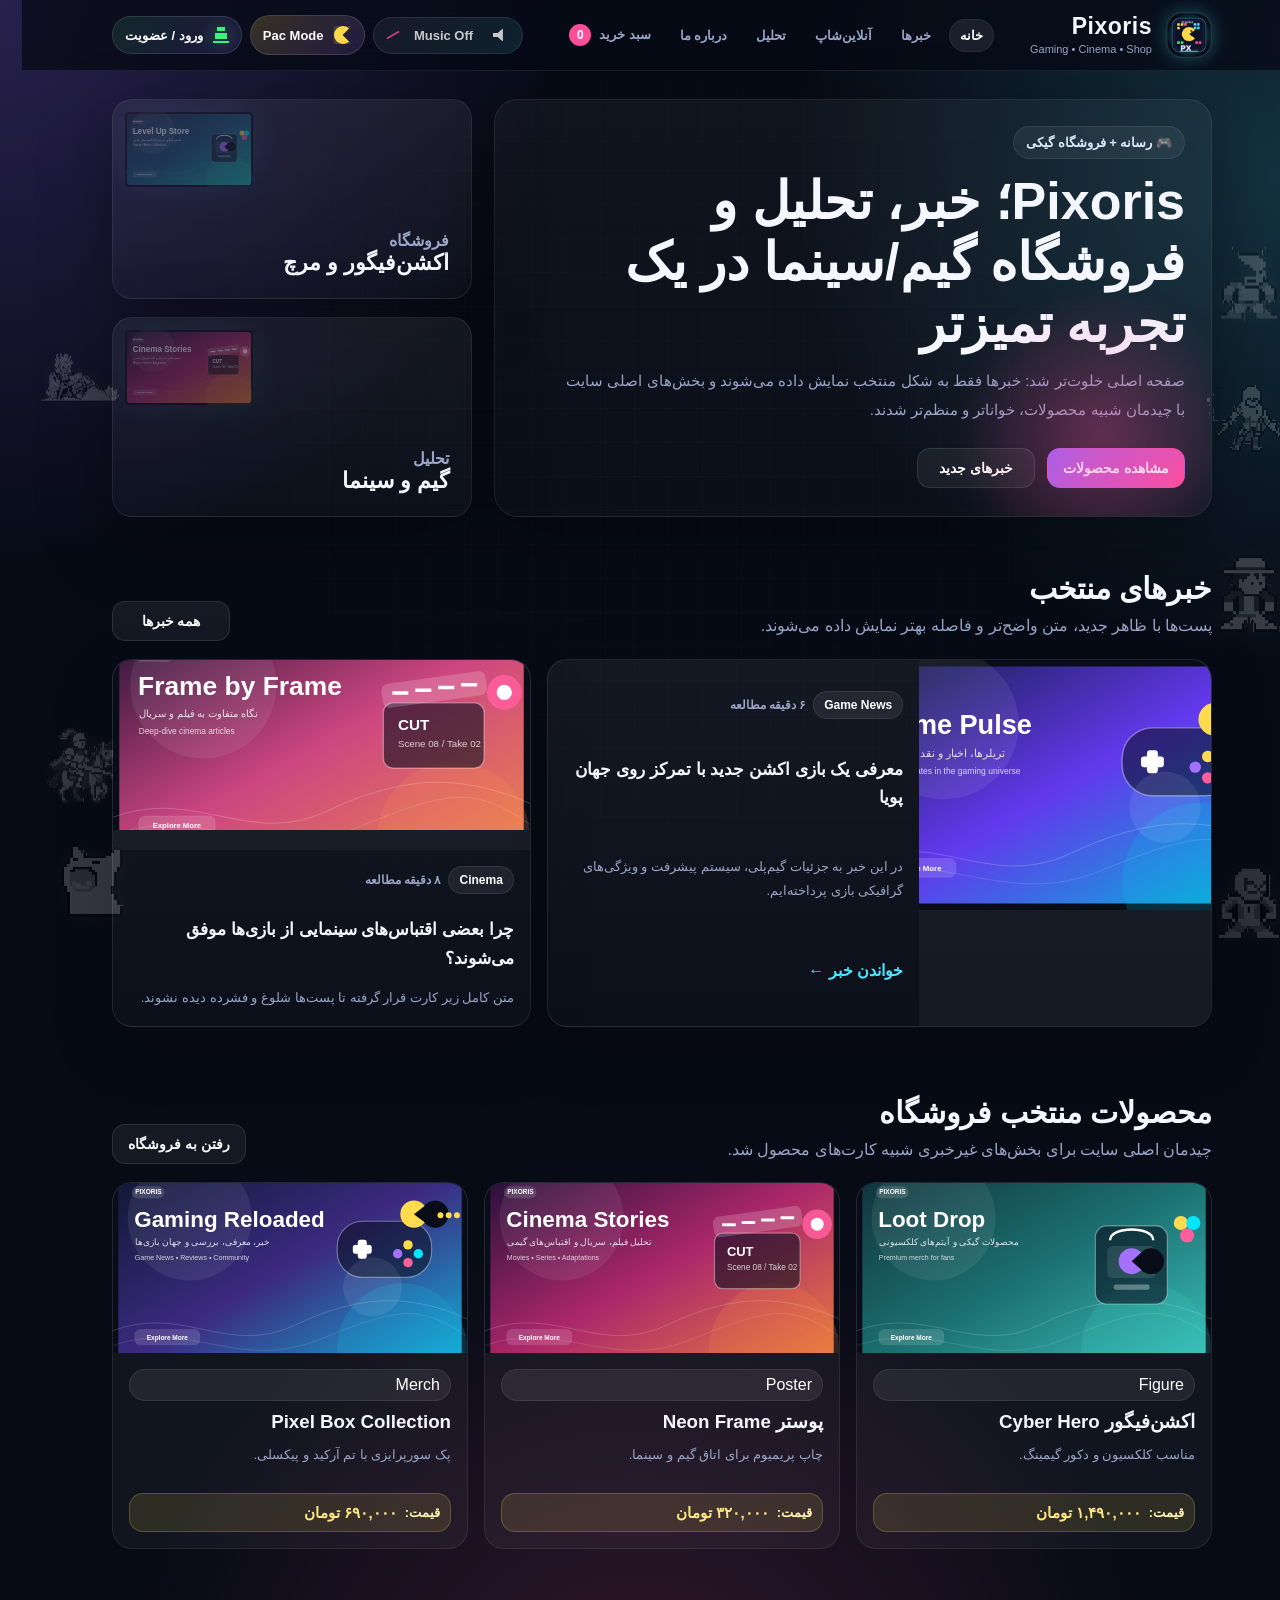
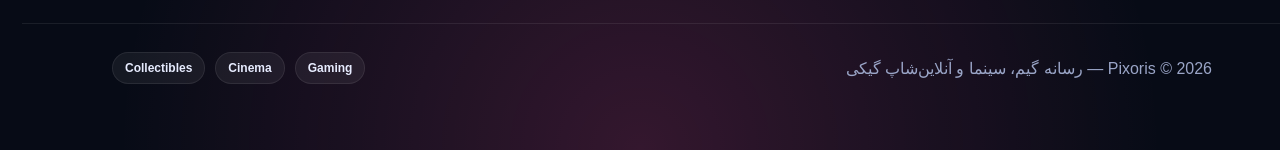
==== index.html @ 88b8453f "Add files via upload" ====
<!DOCTYPE html>
<html lang="fa" dir="rtl">
<head>
  <meta charset="UTF-8" />
  <meta name="viewport" content="width=device-width, initial-scale=1.0" />
  <title>Pixoris | خانه</title>
  <link rel="stylesheet" href="styles.css" />
</head>
<body data-page="home">
  <div class="site-shell">
    <div class="pixel-decor" aria-hidden="true">
  <div class="decor-column decor-left">
    <div class="decor-item d1"><img src="assets/decor-wanda.png" alt="" /></div>
    <div class="decor-item d2"><img src="assets/decor-kratos.png" alt="" /></div>
    <div class="decor-item d3"><img src="assets/decor-ghostrider.png" alt="" /></div>
    <div class="decor-item d4"><img src="assets/decor-samurai.png" alt="" /></div>
    <div class="decor-item d5"><img src="assets/decor-knight.png" alt="" /></div>
    <div class="decor-item d6"><img src="assets/decor-frog-dog.png" alt="" /></div>
    <div class="decor-item d7"><img src="assets/decor-cat-yarn.png" alt="" /></div>
  </div>
  <div class="decor-column decor-right">
    <div class="decor-item d8"><img src="assets/decor-assassin.png" alt="" /></div>
    <div class="decor-item d9"><img src="assets/decor-luffy.png" alt="" /></div>
    <div class="decor-item d10"><img src="assets/decor-wolverine.png" alt="" /></div>
    <div class="decor-item d11"><img src="assets/decor-batman.png" alt="" /></div>
    <div class="decor-item d12"><img src="assets/decor-luffy-alt.png" alt="" /></div>
    <div class="decor-item d13"><img src="assets/decor-deadpool.png" alt="" /></div>
    <div class="decor-item d14"><img src="assets/decor-spiderman.png" alt="" /></div>
  </div>
</div>
<audio id="bgAudio" loop preload="auto" src="assets/background-music.mp3"></audio>
<div class="pixel-overlay">
  <div class="scan"></div>
  <div class="pellet p1"></div>
  <div class="pellet p2"></div>
  <div class="pellet p3"></div>
  <div class="cherry-runner">🍒</div>
  <div class="pacman-runner"></div>
  <div class="ghost-runner ghost-1"></div>
  <div class="ghost-runner ghost-2"></div>
  <div class="ghost-runner ghost-3"></div>
</div>
    <header class="topbar">
  <div class="container topbar-inner">
    <a class="brand" href="index.html">
      <img class="brand-logo" src="assets/logo-pixoris-small.png" alt="Pixoris logo" />
      <div class="brand-text">
        <h1>Pixoris</h1>
        <p>Gaming • Cinema • Shop</p>
      </div>
    </a>
    <nav class="nav-links">
      <a href="index.html" data-page="home">خانه</a>
      <a href="news.html" data-page="news">خبرها</a>
      <a href="shop.html" data-page="shop">آنلاین‌شاپ</a>
      <a href="analysis.html" data-page="analysis">تحلیل</a>
      <a href="about.html" data-page="about">درباره ما</a>
      <a href="cart.html" data-page="cart" class="cart-link">سبد خرید <span data-cart-count>0</span></a>
    </nav>
    <div class="header-actions">
      <a class="auth-entry" href="login.html" data-auth-entry>
        <span class="auth-pixel"></span>
        <span class="auth-label">ورود / عضویت</span>
      </a>
      <button class="pac-toggle" data-pac-toggle type="button">
        <span class="pac-icon"></span>
        <span class="label">Pac Mode</span>
      </button>
      <button class="sound-toggle muted" data-sound-toggle type="button" aria-label="play or pause music">
        <span class="speaker-pixel"></span>
        <span class="sound-label">Music Off</span>
      </button>
      <a class="cart-mini" href="cart.html" aria-label="سبد خرید">🛒 <span data-cart-count>0</span></a>
      <button class="menu-btn" data-menu-btn type="button">☰</button>
    </div>
  </div>
  <div class="container mobile-nav">
    <a href="index.html" data-page="home">خانه</a>
    <a href="news.html" data-page="news">خبرها</a>
    <a href="shop.html" data-page="shop">آنلاین‌شاپ</a>
    <a href="analysis.html" data-page="analysis">تحلیل</a>
    <a href="about.html" data-page="about">درباره ما</a>
    <a href="cart.html" data-page="cart">سبد خرید</a>
    <a href="login.html" data-page="login">ورود / عضویت</a>
    <a href="admin.html" data-page="admin">پنل ادمین</a>
  </div>
</header>
    <main>
<section class="hero home-hero-clean">
  <div class="container hero-grid hero-grid-clean">
    <article class="hero-panel reveal">
      <span class="eyebrow">🎮 رسانه + فروشگاه گیکی</span>
      <h2 class="hero-title">Pixoris؛ خبر، تحلیل و فروشگاه گیم/سینما در یک تجربه تمیزتر</h2>
      <p class="hero-desc">صفحه اصلی خلوت‌تر شد: خبرها فقط به شکل منتخب نمایش داده می‌شوند و بخش‌های اصلی سایت با چیدمان شبیه محصولات، خواناتر و منظم‌تر شدند.</p>
      <div class="hero-actions">
        <a class="btn" href="shop.html">مشاهده محصولات</a>
        <a class="btn btn-outline" href="news.html">خبرهای جدید</a>
      </div>
    </article>
    <aside class="home-quick-panel reveal">
      <a href="shop.html" class="quick-tile">
        <img src="assets/hero-shop.svg" alt="">
        <span>فروشگاه</span>
        <strong>اکشن‌فیگور و مرچ</strong>
      </a>
      <a href="analysis.html" class="quick-tile">
        <img src="assets/hero-cinema.svg" alt="">
        <span>تحلیل</span>
        <strong>گیم و سینما</strong>
      </a>
    </aside>
  </div>
</section>

<section class="section compact-section">
  <div class="container">
    <div class="section-head reveal">
      <div>
        <h2>خبرهای منتخب</h2>
        <p>پست‌ها با ظاهر جدید، متن واضح‌تر و فاصله بهتر نمایش داده می‌شوند.</p>
      </div>
      <a class="btn btn-outline" href="news.html">همه خبرها</a>
    </div>
    <div class="featured-posts">
      <article class="post-card-clean post-wide reveal">
        <a class="post-media" href="article.html?id=game-trailer"><img src="assets/card-game.svg" alt="Gaming news"></a>
        <div class="post-content">
          <div class="meta"><span class="tag">Game News</span><span>۶ دقیقه مطالعه</span></div>
          <h3><a href="article.html?id=game-trailer">معرفی یک بازی اکشن جدید با تمرکز روی جهان پویا</a></h3>
          <p>در این خبر به جزئیات گیم‌پلی، سیستم پیشرفت و ویژگی‌های گرافیکی بازی پرداخته‌ایم.</p>
          <a class="read-more" href="article.html?id=game-trailer">خواندن خبر ←</a>
        </div>
      </article>
      <article class="post-card-clean reveal">
        <a class="post-media" href="article.html?id=cinema-adaptation"><img src="assets/card-cinema.svg" alt="Cinema article"></a>
        <div class="post-content">
          <div class="meta"><span class="tag">Cinema</span><span>۸ دقیقه مطالعه</span></div>
          <h3><a href="article.html?id=cinema-adaptation">چرا بعضی اقتباس‌های سینمایی از بازی‌ها موفق می‌شوند؟</a></h3>
          <p>متن کامل زیر کارت قرار گرفته تا پست‌ها شلوغ و فشرده دیده نشوند.</p>
        </div>
      </article>
    </div>
  </div>
</section>

<section class="section compact-section">
  <div class="container">
    <div class="section-head reveal">
      <div>
        <h2>محصولات منتخب فروشگاه</h2>
        <p>چیدمان اصلی سایت برای بخش‌های غیرخبری شبیه کارت‌های محصول شد.</p>
      </div>
      <a class="btn btn-outline" href="shop.html">رفتن به فروشگاه</a>
    </div>
    <div class="product-showcase-grid">
      <article class="product-tile reveal">
        <a class="product-media" href="product.html?id=cyber-hero"><img src="assets/card-shop.svg" alt=""></a>
        <div class="product-tile-body">
          <span class="tag">Figure</span>
          <h3>اکشن‌فیگور Cyber Hero</h3>
          <p>مناسب کلکسیون و دکور گیمینگ.</p>
          <strong class="product-price"><span>قیمت:</span> ۱,۴۹۰,۰۰۰ تومان</strong>
        </div>
      </article>
      <article class="product-tile reveal">
        <a class="product-media" href="product.html?id=neon-poster"><img src="assets/hero-cinema.svg" alt=""></a>
        <div class="product-tile-body">
          <span class="tag">Poster</span>
          <h3>پوستر Neon Frame</h3>
          <p>چاپ پریمیوم برای اتاق گیم و سینما.</p>
          <strong class="product-price"><span>قیمت:</span> ۳۲۰,۰۰۰ تومان</strong>
        </div>
      </article>
      <article class="product-tile reveal">
        <a class="product-media" href="product.html?id=pixel-box"><img src="assets/hero-gaming.svg" alt=""></a>
        <div class="product-tile-body">
          <span class="tag">Merch</span>
          <h3>Pixel Box Collection</h3>
          <p>پک سورپرایزی با تم آرکید و پیکسلی.</p>
          <strong class="product-price"><span>قیمت:</span> ۶۹۰,۰۰۰ تومان</strong>
        </div>
      </article>
    </div>
  </div>
</section>

</main>
    <footer class="footer">
  <div class="container footer-row">
    <p>Pixoris © 2026 — رسانه گیم، سینما و آنلاین‌شاپ گیکی</p>
    <div class="pill-list">
      <span class="pill">Gaming</span>
      <span class="pill">Cinema</span>
      <span class="pill">Collectibles</span>
    </div>
  </div>
</footer>
  </div>
  <div class="toast" data-toast></div>
  <script src="script.js"></script>

</body>
</html>
---- styles.css ----
:root {
  --bg: #070b16;
  --bg-soft: #0d1222;
  --card: rgba(17, 23, 40, 0.88);
  --card-solid: #10172b;
  --line: rgba(255,255,255,.08);
  --text: #f5f7ff;
  --muted: #9aa5c7;
  --cyan: #4ee5ff;
  --purple: #9264ff;
  --pink: #ff4e9c;
  --yellow: #ffd84c;
  --green: #39f37a;
  --shadow: 0 22px 70px rgba(0,0,0,.35);
  --radius-xl: 30px;
  --radius-lg: 22px;
  --radius-md: 18px;
  --font-main: Tahoma, Arial, sans-serif;
  --font-pixel: "Courier New", monospace;
}
* { box-sizing: border-box; margin: 0; padding: 0; }
html { scroll-behavior: smooth; }
body {
  font-family: var(--font-main);
  color: var(--text);
  background:
    radial-gradient(circle at 0% 0%, rgba(146,100,255,.24), transparent 26%),
    radial-gradient(circle at 100% 10%, rgba(78,229,255,.18), transparent 24%),
    radial-gradient(circle at 50% 100%, rgba(255,78,156,.18), transparent 28%),
    var(--bg);
  min-height: 100vh;
  overflow-x: hidden;
}
a { color: inherit; text-decoration: none; }
img { max-width: 100%; display: block; }
.container { width: min(1180px, calc(100% - 32px)); margin: 0 auto; }
.site-shell::before {
  content: "";
  position: fixed;
  inset: 0;
  pointer-events: none;
  background-image:
    linear-gradient(rgba(255,255,255,.02) 1px, transparent 1px),
    linear-gradient(90deg, rgba(255,255,255,.02) 1px, transparent 1px);
  background-size: 34px 34px;
  mask-image: radial-gradient(circle at center, black, transparent 95%);
}
.topbar {
  position: sticky;
  top: 0;
  z-index: 40;
  backdrop-filter: blur(18px);
  background: rgba(7, 11, 22, .78);
  border-bottom: 1px solid var(--line);
}
.topbar-inner {
  min-height: 82px;
  display: flex;
  align-items: center;
  justify-content: space-between;
  gap: 20px;
}
.brand {
  display: flex;
  align-items: center;
  gap: 14px;
}
.brand-logo {
  width: 58px;
  height: 58px;
  border-radius: 50%;
  object-fit: cover;
  box-shadow: 0 0 20px rgba(146,100,255,.35);
  border: 1px solid rgba(255,255,255,.12);
  background: #050711;
}
.brand-text h1 {
  font-size: 28px;
  line-height: 1;
  letter-spacing: .5px;
}
.brand-text p {
  color: var(--muted);
  margin-top: 5px;
  font-size: 12px;
}
.nav-links {
  display: flex;
  align-items: center;
  gap: 12px;
  flex-wrap: wrap;
}
.nav-links a {
  padding: 11px 14px;
  border-radius: 999px;
  color: var(--muted);
  font-weight: 800;
  font-size: 14px;
  transition: .25s ease;
}
.nav-links a:hover,
.nav-links a.active {
  color: white;
  background: rgba(255,255,255,.08);
  box-shadow: inset 0 0 0 1px rgba(255,255,255,.06);
}
.header-actions {
  display: flex;
  align-items: center;
  gap: 12px;
}
.pac-toggle {
  display: inline-flex;
  align-items: center;
  gap: 10px;
  border-radius: 999px;
  border: 1px solid rgba(255,255,255,.12);
  background: linear-gradient(135deg, rgba(255,216,76,.18), rgba(146,100,255,.18));
  color: white;
  font-weight: 900;
  padding: 12px 16px;
  cursor: pointer;
  transition: transform .2s ease, box-shadow .2s ease;
}
.pac-toggle:hover { transform: translateY(-2px); box-shadow: 0 12px 30px rgba(255,216,76,.12); }
.pac-icon {
  width: 18px;
  height: 18px;
  border-radius: 50%;
  background: var(--yellow);
  clip-path: polygon(100% 0, 50% 50%, 100% 100%, 0 100%, 0 0);
  box-shadow: 0 0 15px rgba(255,216,76,.55);
}
.menu-btn { display: none; }
.hero {
  padding: 42px 0 30px;
}
.hero-grid {
  display: grid;
  grid-template-columns: 1.15fr .85fr;
  gap: 22px;
}
.hero-panel,
.panel {
  background: linear-gradient(180deg, rgba(255,255,255,.04), rgba(255,255,255,.02));
  border: 1px solid var(--line);
  border-radius: var(--radius-xl);
  box-shadow: var(--shadow);
}
.hero-panel {
  padding: 34px;
  overflow: hidden;
  position: relative;
  min-height: 520px;
}
.hero-panel::after {
  content: "";
  position: absolute;
  width: 320px;
  height: 320px;
  right: -50px;
  bottom: -80px;
  background: radial-gradient(circle, rgba(255,78,156,.35), transparent 65%);
  filter: blur(10px);
}
.eyebrow {
  display: inline-flex;
  align-items: center;
  gap: 8px;
  padding: 8px 12px;
  border-radius: 999px;
  border: 1px solid rgba(255,255,255,.08);
  background: rgba(255,255,255,.06);
  color: #dbeafe;
  font-size: 13px;
  font-weight: 800;
}
.hero-title {
  font-size: clamp(42px, 6vw, 74px);
  line-height: 1.05;
  margin-top: 18px;
  max-width: 700px;
}
.shine-text {
  background: linear-gradient(90deg, var(--cyan), white, var(--pink));
  -webkit-background-clip: text;
  background-clip: text;
  color: transparent;
  background-size: 200% auto;
  animation: shine 4s linear infinite;
}
.hero-desc {
  color: var(--muted);
  max-width: 620px;
  font-size: 17px;
  line-height: 2;
  margin-top: 18px;
}
.hero-actions {
  display: flex;
  gap: 12px;
  flex-wrap: wrap;
  margin-top: 24px;
}
.btn {
  display: inline-flex;
  align-items: center;
  justify-content: center;
  gap: 8px;
  padding: 14px 18px;
  border-radius: 16px;
  border: 1px solid transparent;
  background: linear-gradient(135deg, var(--purple), var(--pink));
  color: white;
  font-weight: 900;
  min-width: 140px;
  transition: .22s ease;
}
.btn:hover { transform: translateY(-2px); }
.btn-outline {
  background: rgba(255,255,255,.06);
  border-color: rgba(255,255,255,.1);
}
.hero-image {
  margin-top: 26px;
  border-radius: 24px;
  overflow: hidden;
  border: 1px solid rgba(255,255,255,.1);
}
.hero-side {
  display: grid;
  gap: 20px;
}
.side-card {
  padding: 20px;
  position: relative;
  overflow: hidden;
}
.side-card h3 { font-size: 22px; margin-top: 16px; }
.side-card p { color: var(--muted); line-height: 1.9; margin-top: 10px; font-size: 14px; }
.side-thumb {
  border-radius: 18px;
  overflow: hidden;
  border: 1px solid rgba(255,255,255,.08);
}
.section {
  padding: 28px 0 14px;
}
.section-head {
  display: flex;
  justify-content: space-between;
  align-items: end;
  gap: 16px;
  margin-bottom: 18px;
}
.section-head h2 { font-size: 30px; }
.section-head p { color: var(--muted); margin-top: 6px; line-height: 1.8; }
.pill-list { display: flex; gap: 10px; flex-wrap: wrap; }
.pill {
  font-size: 12px;
  font-weight: 800;
  color: #e7ecff;
  border-radius: 999px;
  padding: 8px 12px;
  background: rgba(255,255,255,.06);
  border: 1px solid rgba(255,255,255,.08);
}
.grid-3,
.cards-grid {
  display: grid;
  grid-template-columns: repeat(3, 1fr);
  gap: 20px;
}
.grid-2 {
  display: grid;
  grid-template-columns: repeat(2, 1fr);
  gap: 20px;
}
.card {
  background: linear-gradient(180deg, rgba(255,255,255,.04), rgba(255,255,255,.02));
  border: 1px solid var(--line);
  border-radius: var(--radius-lg);
  overflow: hidden;
  box-shadow: var(--shadow);
  transition: transform .24s ease, border-color .24s ease;
}
.card:hover { transform: translateY(-6px); border-color: rgba(78,229,255,.3); }
.media-thumb {
  aspect-ratio: 16 / 10;
  overflow: hidden;
}
.media-thumb img { width: 100%; height: 100%; object-fit: cover; }
.card-body { padding: 18px; }
.meta {
  display: flex;
  align-items: center;
  gap: 8px;
  flex-wrap: wrap;
  color: var(--muted);
  font-size: 12px;
  font-weight: 700;
  margin-bottom: 10px;
}
.tag {
  border-radius: 999px;
  background: rgba(255,255,255,.07);
  color: white;
  padding: 6px 10px;
  border: 1px solid rgba(255,255,255,.08);
}
.card h3 { font-size: 20px; line-height: 1.6; }
.card p { color: var(--muted); line-height: 1.9; margin-top: 10px; }
.read-more { display: inline-flex; margin-top: 16px; color: var(--cyan); font-weight: 900; }
.ticker {
  margin: 16px 0 6px;
  border-radius: 18px;
  border: 1px solid rgba(255,255,255,.08);
  overflow: hidden;
  background: rgba(255,255,255,.05);
}
.ticker-track {
  display: flex;
  gap: 26px;
  white-space: nowrap;
  padding: 12px 18px;
  animation: marquee 24s linear infinite;
}
.ticker-item { color: #eff3ff; font-weight: 800; }
.product-price {
  color: var(--yellow);
  font-size: 22px;
  font-weight: 900;
  margin-top: 16px;
}
.product-actions {
  display: flex;
  gap: 10px;
  margin-top: 16px;
}
.kpi-strip {
  display: grid;
  grid-template-columns: repeat(4, 1fr);
  gap: 14px;
  margin-top: 20px;
}
.kpi {
  background: rgba(255,255,255,.05);
  border: 1px solid rgba(255,255,255,.08);
  border-radius: 18px;
  padding: 18px;
}
.kpi strong { display: block; font-size: 28px; }
.kpi span { color: var(--muted); font-size: 13px; margin-top: 8px; display: block; }
.about-wrap {
  display: grid;
  grid-template-columns: .95fr 1.05fr;
  gap: 22px;
  align-items: center;
}
.about-box {
  padding: 24px;
}
.about-box p, .about-box li {
  color: var(--muted);
  line-height: 2;
}
.about-box ul { padding-right: 18px; margin-top: 12px; }
.footer {
  margin-top: 40px;
  border-top: 1px solid var(--line);
  padding: 28px 0 36px;
}
.footer-row {
  display: flex;
  justify-content: space-between;
  align-items: center;
  gap: 18px;
  flex-wrap: wrap;
}
.footer p { color: var(--muted); }
.floating-badge {
  position: absolute;
  left: 24px;
  bottom: 24px;
  background: rgba(8,12,24,.7);
  border: 1px solid rgba(255,255,255,.08);
  border-radius: 18px;
  padding: 12px 16px;
}
.floating-badge strong { display: block; font-size: 18px; }
.floating-badge span { color: var(--muted); font-size: 13px; }
.reveal {
  opacity: 0;
  transform: translateY(24px);
  transition: opacity .6s ease, transform .6s ease;
}
.reveal.visible {
  opacity: 1;
  transform: translateY(0);
}
.pixel-overlay {
  position: fixed;
  inset: 0;
  z-index: 200;
  pointer-events: none;
  display: none;
  overflow: hidden;
}
.pixel-overlay.show { display: block; }
.pixel-overlay .scan {
  position: absolute;
  inset: 0;
  background: rgba(0,0,0,.24);
}
.pacman-runner,
.ghost-runner,
.cherry-runner,
.pellet { position: absolute; top: 50%; transform: translateY(-50%); }
.pacman-runner {
  width: 72px; height: 72px; border-radius: 50%;
  background: var(--yellow);
  clip-path: polygon(100% 0, 50% 50%, 100% 100%, 0 100%, 0 0);
  right: -100px;
  filter: drop-shadow(0 0 20px rgba(255,216,76,.8));
}
.cherry-runner { right: 50%; font-size: 38px; }
.pellet { width: 14px; height: 14px; border-radius: 50%; background: var(--yellow); box-shadow: 0 0 12px rgba(255,216,76,.6); }
.p1 { right: 62%; }
.p2 { right: 56%; }
.p3 { right: 53%; }
.ghost-runner {
  width: 54px; height: 58px; border-radius: 26px 26px 8px 8px;
  background: #ff4e9c; right: -120px; display: none;
}
.ghost-runner::before, .ghost-runner::after {
  content: ""; position: absolute; top: 15px; width: 11px; height: 11px; border-radius: 50%; background: white;
}
.ghost-runner::before { right: 13px; }
.ghost-runner::after { right: 31px; }
.ghost-2 { background: var(--cyan); }
.ghost-3 { background: #8fe27d; }
.pixel-overlay.show:not(.reverse) .pacman-runner { animation: pacForward 2.2s ease-in-out forwards; }
.pixel-overlay.show:not(.reverse) .cherry-runner { animation: cherryGone 2.2s ease forwards; }
.pixel-overlay.show:not(.reverse) .pellet { animation: pelletFade 1.4s ease forwards; }
.pixel-overlay.show.reverse .pacman-runner { right: 50%; transform: translateY(-50%) scaleX(-1); animation: pacEscape 2.2s ease-in-out forwards; }
.pixel-overlay.show.reverse .ghost-runner { display: block; }
.pixel-overlay.show.reverse .ghost-1 { animation: ghostHunt 2.1s ease-in-out forwards; }
.pixel-overlay.show.reverse .ghost-2 { animation: ghostHunt 2.1s .16s ease-in-out forwards; }
.pixel-overlay.show.reverse .ghost-3 { animation: ghostHunt 2.1s .28s ease-in-out forwards; }
body.pixel-mode {
  font-family: var(--font-pixel);
}
body.pixel-mode .site-shell::before {
  background-size: 16px 16px;
}
body.pixel-mode .panel,
body.pixel-mode .card,
body.pixel-mode .hero-panel,
body.pixel-mode .side-card,
body.pixel-mode .kpi,
body.pixel-mode .about-box {
  border-radius: 6px !important;
  box-shadow: 8px 8px 0 rgba(0,0,0,.22), 0 0 0 2px rgba(255,255,255,.08);
}
body.pixel-mode .brand-logo,
body.pixel-mode .hero-image img,
body.pixel-mode .side-thumb img,
body.pixel-mode .media-thumb img {
  image-rendering: pixelated;
}
body.pixel-mode .nav-links a,
body.pixel-mode .pill,
body.pixel-mode .tag,
body.pixel-mode .btn,
body.pixel-mode .pac-toggle {
  border-radius: 4px !important;
}
body.pixel-mode h1,
body.pixel-mode h2,
body.pixel-mode h3,
body.pixel-mode p,
body.pixel-mode a,
body.pixel-mode span,
body.pixel-mode button {
  text-shadow: 2px 2px 0 rgba(0,0,0,.25);
  letter-spacing: .3px;
}
body.pixel-mode .hero-title,
body.pixel-mode .section-head h2 { line-height: 1.2; }
.mobile-nav {
  display: none;
}
@keyframes shine {
  from { background-position: 0% center; }
  to { background-position: 200% center; }
}
@keyframes marquee {
  from { transform: translateX(0); }
  to { transform: translateX(50%); }
}
@keyframes pacForward {
  0% { right: -100px; }
  56% { right: calc(50% - 50px); }
  76% { right: calc(50% - 50px); }
  100% { right: 110%; }
}
@keyframes cherryGone {
  0%, 54% { opacity: 1; transform: translateY(-50%) scale(1); }
  70%, 100% { opacity: 0; transform: translateY(-50%) scale(.15); }
}
@keyframes pelletFade {
  0%, 60% { opacity: 1; }
  100% { opacity: 0; }
}
@keyframes pacEscape {
  0% { right: calc(50% - 50px); }
  100% { right: 110%; }
}
@keyframes ghostHunt {
  0% { right: -120px; }
  100% { right: 112%; }
}
@media (max-width: 1040px) {
  .hero-grid,
  .about-wrap,
  .grid-3,
  .cards-grid,
  .grid-2,
  .kpi-strip {
    grid-template-columns: 1fr 1fr;
  }
}
@media (max-width: 860px) {
  .nav-links { display: none; }
  .menu-btn {
    display: inline-flex;
    width: 46px; height: 46px; border-radius: 12px;
    align-items: center; justify-content: center;
    border: 1px solid rgba(255,255,255,.1);
    background: rgba(255,255,255,.06); color: white;
    cursor: pointer;
  }
  .mobile-nav {
    display: none;
    padding-bottom: 18px;
  }
  .mobile-nav.open { display: grid; gap: 10px; }
  .mobile-nav a {
    padding: 12px 14px;
    border-radius: 14px;
    background: rgba(255,255,255,.05);
    border: 1px solid rgba(255,255,255,.06);
    color: var(--muted);
    font-weight: 800;
  }
  .hero-grid,
  .about-wrap,
  .grid-3,
  .cards-grid,
  .grid-2,
  .kpi-strip { grid-template-columns: 1fr; }
}
@media (max-width: 560px) {
  .topbar-inner { min-height: 74px; }
  .brand-text h1 { font-size: 22px; }
  .hero-panel { padding: 24px; min-height: unset; }
  .hero-title { font-size: 38px; }
  .section-head h2 { font-size: 24px; }
  .pac-toggle span.label { display: none; }
}

.cart-link span,
.cart-mini span {
  min-width: 22px;
  height: 22px;
  display: inline-grid;
  place-items: center;
  border-radius: 999px;
  background: var(--pink);
  color: white;
  font-size: 12px;
  margin-inline-start: 4px;
}
.cart-mini {
  display: none;
  align-items: center;
  justify-content: center;
  gap: 4px;
  min-width: 48px;
  height: 46px;
  border-radius: 14px;
  border: 1px solid rgba(255,255,255,.1);
  background: rgba(255,255,255,.06);
}
.article-layout,
.product-detail,
.cart-page {
  background: linear-gradient(180deg, rgba(255,255,255,.045), rgba(255,255,255,.02));
  border: 1px solid var(--line);
  border-radius: var(--radius-xl);
  box-shadow: var(--shadow);
  overflow: hidden;
}
.article-cover {
  aspect-ratio: 16 / 7;
  overflow: hidden;
  border-bottom: 1px solid rgba(255,255,255,.08);
}
.article-cover img {
  width: 100%;
  height: 100%;
  object-fit: cover;
}
.article-content {
  padding: clamp(22px, 4vw, 44px);
  max-width: 980px;
  margin: 0 auto;
}
.article-content h1 {
  font-size: clamp(30px, 5vw, 56px);
  line-height: 1.25;
  margin: 16px 0;
}
.article-content p {
  color: var(--muted);
  line-height: 2.15;
  font-size: 17px;
  margin: 14px 0;
}
.article-content h2 {
  margin-top: 30px;
  font-size: 28px;
}
.article-info {
  display: flex;
  gap: 10px;
  flex-wrap: wrap;
  margin-bottom: 10px;
}
.article-loading {
  padding: 44px;
  color: var(--muted);
  text-align: center;
}
.product-detail-inner {
  display: grid;
  grid-template-columns: .95fr 1.05fr;
  gap: 28px;
  padding: clamp(20px, 4vw, 34px);
}
.product-gallery {
  border-radius: 24px;
  overflow: hidden;
  border: 1px solid rgba(255,255,255,.08);
  background: rgba(255,255,255,.04);
}
.product-gallery img {
  width: 100%;
  height: 100%;
  min-height: 430px;
  object-fit: cover;
}
.product-info h1 {
  font-size: clamp(30px, 5vw, 52px);
  line-height: 1.25;
  margin: 14px 0;
}
.product-info p {
  color: var(--muted);
  line-height: 2;
  font-size: 16px;
}
.product-feature-list {
  margin-top: 18px;
  display: grid;
  gap: 10px;
}
.product-feature-list li {
  list-style: none;
  padding: 12px 14px;
  border-radius: 14px;
  background: rgba(255,255,255,.055);
  border: 1px solid rgba(255,255,255,.07);
  color: #e8edff;
}
.cart-table {
  width: 100%;
  border-collapse: collapse;
}
.cart-table th,
.cart-table td {
  padding: 16px;
  border-bottom: 1px solid rgba(255,255,255,.08);
  text-align: right;
}
.cart-table th {
  color: var(--muted);
  font-size: 13px;
}
.cart-product {
  display: flex;
  align-items: center;
  gap: 12px;
}
.cart-product img {
  width: 74px;
  height: 58px;
  object-fit: cover;
  border-radius: 12px;
  border: 1px solid rgba(255,255,255,.08);
}
.qty-control {
  display: inline-flex;
  align-items: center;
  gap: 8px;
  border: 1px solid rgba(255,255,255,.1);
  border-radius: 12px;
  padding: 6px;
  background: rgba(255,255,255,.04);
}
.qty-control button,
.remove-btn {
  border: 0;
  color: white;
  background: rgba(255,255,255,.08);
  border-radius: 9px;
  min-width: 30px;
  height: 30px;
  cursor: pointer;
  font-weight: 900;
}
.remove-btn {
  background: rgba(255,78,156,.18);
  padding: 0 10px;
}
.cart-summary {
  padding: 24px;
  display: flex;
  justify-content: space-between;
  gap: 16px;
  flex-wrap: wrap;
  align-items: center;
}
.cart-summary strong {
  color: var(--yellow);
  font-size: 26px;
}
.empty-cart {
  padding: 50px 24px;
  text-align: center;
}
.empty-cart h3 { font-size: 28px; margin-bottom: 10px; }
.empty-cart p { color: var(--muted); line-height: 1.8; margin-bottom: 22px; }
.toast {
  position: fixed;
  right: 22px;
  bottom: 22px;
  z-index: 300;
  background: rgba(8,12,24,.92);
  color: white;
  border: 1px solid rgba(255,255,255,.12);
  border-radius: 16px;
  padding: 14px 18px;
  box-shadow: var(--shadow);
  transform: translateY(22px);
  opacity: 0;
  pointer-events: none;
  transition: .25s ease;
}
.toast.show {
  transform: translateY(0);
  opacity: 1;
}
body.pixel-mode .article-layout,
body.pixel-mode .product-detail,
body.pixel-mode .cart-page,
body.pixel-mode .product-feature-list li {
  border-radius: 6px !important;
}
@media (max-width: 860px) {
  .cart-mini { display: inline-flex; }
  .product-detail-inner { grid-template-columns: 1fr; }
  .product-gallery img { min-height: 300px; }
  .cart-table, .cart-table tbody, .cart-table tr, .cart-table td {
    display: block;
    width: 100%;
  }
  .cart-table thead { display: none; }
  .cart-table tr { border-bottom: 1px solid rgba(255,255,255,.08); padding: 12px; }
  .cart-table td { border: 0; padding: 10px 0; }
}

.site-shell { position: relative; isolation: isolate; }
.topbar, main, .footer, .toast { position: relative; z-index: 2; }
.pixel-decor {
  position: fixed;
  inset: 0;
  z-index: 1;
  pointer-events: none;
  overflow: hidden;
}
.decor-column {
  position: absolute;
  top: -25vh;
  bottom: -25vh;
  width: 150px;
  pointer-events: none;
}
.decor-left { left: 6px; }
.decor-right { right: 6px; }
.decor-item {
  position: absolute;
  left: 0;
  right: 0;
  width: max-content;
  margin: auto;
  pointer-events: auto;
  opacity: .28;
  mix-blend-mode: screen;
  filter: grayscale(1) brightness(3.3) contrast(1.25) drop-shadow(0 0 10px rgba(255,255,255,.18));
  animation-name: pixelFall;
  animation-timing-function: linear;
  animation-iteration-count: infinite;
  transition: transform .25s ease, opacity .25s ease, filter .25s ease;
}
.decor-item img {
  display: block;
  width: auto;
  max-width: 120px;
  max-height: 120px;
  image-rendering: pixelated;
  transform: translateZ(0);
  transition: transform .25s ease, filter .25s ease, opacity .25s ease;
}
.decor-item:hover { opacity: .68; }
.decor-item:hover img {
  transform: translateX(var(--hover-shift, 10px)) rotate(var(--hover-rot, 5deg)) scale(1.08);
  filter: drop-shadow(0 0 14px rgba(255,255,255,.45));
}
.decor-left .decor-item { --hover-shift: 16px; --hover-rot: -5deg; }
.decor-right .decor-item { --hover-shift: -16px; --hover-rot: 5deg; }
.decor-left .d1 { top: 4%; animation-duration: 22s; animation-delay: -3s; }
.decor-left .d2 { top: 28%; animation-duration: 19s; animation-delay: -10s; }
.decor-left .d3 { top: 51%; animation-duration: 25s; animation-delay: -6s; }
.decor-left .d4 { top: 75%; animation-duration: 21s; animation-delay: -14s; }
.decor-right .d5 { top: 10%; animation-duration: 20s; animation-delay: -5s; }
.decor-right .d6 { top: 34%; animation-duration: 24s; animation-delay: -12s; }
.decor-right .d7 { top: 60%; animation-duration: 18s; animation-delay: -8s; }
.decor-right .d8 { top: 82%; animation-duration: 26s; animation-delay: -16s; }
@keyframes pixelFall {
  0% { transform: translateY(-18vh) translateX(0); }
  25% { transform: translateY(10vh) translateX(8px); }
  50% { transform: translateY(38vh) translateX(-8px); }
  75% { transform: translateY(70vh) translateX(6px); }
  100% { transform: translateY(120vh) translateX(-4px); }
}
.sound-toggle {
  display: inline-flex;
  align-items: center;
  gap: 10px;
  border-radius: 999px;
  border: 1px solid rgba(255,255,255,.12);
  background: linear-gradient(135deg, rgba(255,255,255,.08), rgba(78,229,255,.14));
  color: white;
  font-weight: 900;
  padding: 12px 15px;
  cursor: pointer;
  transition: transform .2s ease, box-shadow .2s ease, opacity .2s ease;
}
.sound-toggle:hover { transform: translateY(-2px); box-shadow: 0 12px 26px rgba(78,229,255,.12); }
.sound-toggle.muted { opacity: .78; }
.speaker-pixel {
  position: relative;
  width: 17px;
  height: 14px;
  display: inline-block;
  background: currentColor;
  clip-path: polygon(0 35%, 32% 35%, 60% 5%, 60% 95%, 32% 65%, 0 65%);
}
.speaker-pixel::before,
.speaker-pixel::after {
  content: "";
  position: absolute;
  border: 2px solid transparent;
  border-right-color: currentColor;
  border-top-color: currentColor;
  width: 9px;
  height: 9px;
  right: -5px;
  top: 1px;
  transform: rotate(45deg);
}
.speaker-pixel::after {
  width: 14px;
  height: 14px;
  right: -10px;
  top: -1px;
  opacity: .7;
}
.sound-toggle.muted .speaker-pixel::before,
.sound-toggle.muted .speaker-pixel::after {
  opacity: .15;
}
.sound-toggle.muted .speaker-pixel {
  box-shadow: inset 0 0 0 999px rgba(255,255,255,.9);
}
.sound-toggle.muted::after {
  content: "";
  width: 14px;
  height: 2px;
  background: var(--pink);
  transform: rotate(-30deg);
  margin-inline-start: -5px;
}
body.pixel-mode .pixel-decor .decor-item {
  opacity: .38;
  filter: grayscale(1) brightness(3.7) contrast(1.28) drop-shadow(0 0 12px rgba(255,255,255,.22));
}
@media (max-width: 980px) {
  .decor-column { width: 100px; }
  .decor-item img { max-width: 84px; max-height: 84px; }
  .sound-label { display: none; }
}
@media (max-width: 700px) {
  .pixel-decor { display: none; }
}

.decor-column { width: 170px; }
.decor-left .d1 { top: 2%; animation-duration: 24s; animation-delay: -4s; }
.decor-left .d2 { top: 20%; animation-duration: 21s; animation-delay: -10s; }
.decor-left .d3 { top: 39%; animation-duration: 26s; animation-delay: -7s; }
.decor-left .d4 { top: 58%; animation-duration: 19s; animation-delay: -13s; }
.decor-left .d5 { top: 78%; animation-duration: 23s; animation-delay: -17s; }
.decor-right .d6 { top: 7%; animation-duration: 22s; animation-delay: -6s; }
.decor-right .d7 { top: 30%; animation-duration: 25s; animation-delay: -11s; }
.decor-right .d8 { top: 54%; animation-duration: 20s; animation-delay: -8s; }
.decor-right .d9 { top: 78%; animation-duration: 24s; animation-delay: -15s; }


/* V6 complete character pixel decoration override */
.pixel-decor {
  z-index: 1;
}

.decor-column {
  width: 210px !important;
}

.decor-left {
  left: 10px !important;
}

.decor-right {
  right: 10px !important;
}

.decor-item {
  opacity: .34;
  filter: grayscale(1) brightness(3.2) contrast(1.22) drop-shadow(0 0 12px rgba(255,255,255,.18));
  transform-origin: center center;
}

.decor-item img {
  max-width: 175px !important;
  max-height: 210px !important;
  object-fit: contain !important;
  image-rendering: pixelated;
}

.decor-item:hover {
  opacity: .86;
  filter: grayscale(1) brightness(4) contrast(1.35) drop-shadow(0 0 20px rgba(255,255,255,.55));
}

.decor-item:hover img {
  transform: translateX(var(--hover-shift, 14px)) translateY(-8px) rotate(var(--hover-rot, 5deg)) scale(1.12);
}

/* Full detail positioning: all new characters are included */
.decor-left .d1 { top: 0%;  animation-duration: 28s; animation-delay: -3s; }
.decor-left .d2 { top: 21%; animation-duration: 24s; animation-delay: -12s; }
.decor-left .d3 { top: 43%; animation-duration: 30s; animation-delay: -8s; }
.decor-left .d4 { top: 64%; animation-duration: 26s; animation-delay: -17s; }
.decor-left .d5 { top: 84%; animation-duration: 29s; animation-delay: -22s; }

.decor-right .d6 { top: 7%;  animation-duration: 25s; animation-delay: -6s; }
.decor-right .d7 { top: 30%; animation-duration: 31s; animation-delay: -14s; }
.decor-right .d8 { top: 55%; animation-duration: 23s; animation-delay: -9s; }
.decor-right .d9 { top: 80%; animation-duration: 27s; animation-delay: -19s; }

@media (max-width: 1200px) {
  .decor-column { width: 155px !important; }
  .decor-item img { max-width: 125px !important; max-height: 160px !important; }
}

@media (max-width: 700px) {
  .pixel-decor { display: none; }
}


/* V8 Auth + Persian music + price fix */
.header-actions {
  direction: ltr;
}

.header-actions > * {
  direction: rtl;
}

.auth-entry {
  display: inline-flex;
  align-items: center;
  gap: 10px;
  border-radius: 999px;
  border: 1px solid rgba(255,255,255,.12);
  background: linear-gradient(135deg, rgba(57,243,122,.11), rgba(146,100,255,.16));
  color: white;
  font-weight: 900;
  padding: 12px 15px;
  transition: transform .2s ease, box-shadow .2s ease;
  white-space: nowrap;
}

.auth-entry:hover {
  transform: translateY(-2px);
  box-shadow: 0 12px 26px rgba(57,243,122,.12);
}

.auth-pixel {
  width: 16px;
  height: 16px;
  display: inline-block;
  background:
    linear-gradient(currentColor 0 0) 4px 0 / 8px 4px no-repeat,
    linear-gradient(currentColor 0 0) 2px 6px / 12px 6px no-repeat,
    linear-gradient(currentColor 0 0) 0 14px / 16px 2px no-repeat;
  color: var(--green);
  image-rendering: pixelated;
  filter: drop-shadow(0 0 8px rgba(57,243,122,.42));
}

.sound-toggle .sound-label {
  min-width: 82px;
  text-align: center;
}

.auth-hero {
  min-height: 330px !important;
}

.auth-grid {
  display: grid;
  grid-template-columns: .9fr 1.1fr;
  gap: 22px;
  align-items: start;
}

.auth-panel {
  padding: clamp(20px, 4vw, 30px);
}

.auth-tabs {
  display: grid;
  grid-template-columns: 1fr 1fr;
  gap: 10px;
  background: rgba(255,255,255,.045);
  border: 1px solid rgba(255,255,255,.08);
  padding: 8px;
  border-radius: 18px;
  margin-bottom: 18px;
}

.auth-tab {
  border: 0;
  padding: 12px;
  border-radius: 12px;
  color: var(--muted);
  background: transparent;
  font-weight: 900;
  cursor: pointer;
}

.auth-tab.active {
  color: #050713;
  background: linear-gradient(135deg, var(--cyan), var(--green));
}

.auth-form {
  display: grid;
  gap: 14px;
}

.auth-form label {
  display: grid;
  gap: 8px;
  color: #e8edff;
  font-weight: 900;
}

.auth-form input {
  width: 100%;
  border: 1px solid rgba(255,255,255,.1);
  background: rgba(255,255,255,.055);
  color: white;
  outline: 0;
  border-radius: 14px;
  padding: 14px 15px;
  font-family: inherit;
}

.auth-form input:focus {
  border-color: rgba(78,229,255,.42);
  box-shadow: 0 0 0 4px rgba(78,229,255,.08);
}

.role-picker {
  display: grid;
  gap: 10px;
  margin-top: 6px;
}

.role-option {
  text-align: right;
  border: 1px solid rgba(255,255,255,.08);
  background: rgba(255,255,255,.045);
  color: white;
  padding: 14px;
  border-radius: 16px;
  cursor: pointer;
  transition: .22s ease;
  font-family: inherit;
}

.role-option strong {
  display: block;
  margin-bottom: 6px;
  color: white;
}

.role-option span {
  display: block;
  color: var(--muted);
  line-height: 1.7;
}

.role-option.active {
  border-color: rgba(78,229,255,.5);
  background: linear-gradient(135deg, rgba(78,229,255,.16), rgba(146,100,255,.16));
  box-shadow: 0 14px 30px rgba(78,229,255,.08);
}

.auth-submit {
  width: 100%;
  margin-top: 6px;
}

.role-info-card,
.current-account-card {
  border: 1px solid rgba(255,255,255,.08);
  background: rgba(255,255,255,.045);
  border-radius: 18px;
  padding: 16px;
  margin-top: 14px;
}

.role-info-card h3,
.current-account-card h3 {
  margin-bottom: 8px;
}

.role-info-card p,
.current-account-card p {
  color: var(--muted);
  line-height: 2;
}

.role-badge {
  display: inline-flex;
  padding: 7px 12px;
  border-radius: 999px;
  background: rgba(57,243,122,.14);
  color: #bfffd4;
  border: 1px solid rgba(57,243,122,.18);
  font-weight: 900;
  margin-top: 10px;
}

.logout-btn {
  margin-top: 14px;
  background: rgba(255,78,156,.18) !important;
  border: 1px solid rgba(255,78,156,.22) !important;
}

.product-price {
  display: inline-flex !important;
  align-items: center;
  gap: 8px;
  color: #ffe785 !important;
  background: rgba(255,216,76,.12);
  border: 1px solid rgba(255,216,76,.22);
  border-radius: 14px;
  padding: 10px 13px;
  font-size: 20px;
  line-height: 1.4;
  text-shadow: none !important;
  direction: rtl;
  visibility: visible !important;
  opacity: 1 !important;
}

.product-price span {
  color: #fff3b0;
  font-size: 13px;
}

.cart-table td:nth-child(2),
.cart-table td:nth-child(4),
.cart-summary strong {
  color: #ffe785 !important;
  font-weight: 900;
}

body.pixel-mode .auth-entry,
body.pixel-mode .auth-tabs,
body.pixel-mode .auth-tab,
body.pixel-mode .auth-form input,
body.pixel-mode .role-option,
body.pixel-mode .role-info-card,
body.pixel-mode .current-account-card,
body.pixel-mode .product-price {
  border-radius: 4px !important;
}

@media (max-width: 1120px) {
  .auth-label,
  .sound-label {
    display: none;
  }
  .auth-entry,
  .sound-toggle {
    width: 46px;
    height: 46px;
    justify-content: center;
    padding: 0;
  }
}

@media (max-width: 860px) {
  .auth-grid {
    grid-template-columns: 1fr;
  }
}


/* V9 login/register scenario refinement */
[data-register-only][hidden] {
  display: none !important;
}

.auth-form label[hidden] {
  display: none !important;
}

.auth-form input[name="username"] {
  direction: ltr;
  text-align: left;
}

.auth-form input[name="email"] {
  direction: ltr;
  text-align: left;
}

.auth-form input[name="password"] {
  direction: ltr;
  text-align: left;
}

.role-picker[hidden] {
  display: none !important;
}

.current-account-card .role-badge.manager {
  background: rgba(255,216,76,.14);
  color: #fff0a5;
  border-color: rgba(255,216,76,.22);
}

.current-account-card .role-badge.user {
  background: rgba(57,243,122,.14);
  color: #bfffd4;
  border-color: rgba(57,243,122,.22);
}


/* V1.1 header alignment fix */
.header-actions{
  display:flex;
  align-items:center;
  gap:10px;
}



/* V1.2 FIX: unified pixel decor movement */
@keyframes pixorisFallUniform {
  0%   { transform: translateY(-20vh) translateX(0px); }
  100% { transform: translateY(120vh) translateX(0px); }
}

.pixel-decor .decor-item{
  animation-name: pixorisFallUniform !important;
  animation-timing-function: linear !important;
  animation-iteration-count: infinite !important;
  animation-duration: 22s !important; /* ALL SAME SPEED */
}

/* prevent overlap feeling: force lane spacing */
.decor-left .decor-item { margin-left: 0; }
.decor-right .decor-item { margin-right: 0; }

.decor-left .d1, .decor-left .d2, .decor-left .d3, .decor-left .d4, .decor-left .d5{
  transform: translateX(-10px);
}

.decor-right .d6, .decor-right .d7, .decor-right .d8, .decor-right .d9{
  transform: translateX(10px);
}

/* slight z separation so they don't visually merge */
.decor-item img{
  filter: grayscale(1) brightness(3.2) contrast(1.25);
}



/* =========================================================
   Pixoris v1.2 REPAIRED: final side-theme + header + audio UI
   ========================================================= */

/* header exact order:
   left of action group: ورود/عضویت
   center: Pac Mode
   right: Music On/Off
*/
.header-actions {
  direction: ltr !important;
  display: flex !important;
  align-items: center !important;
  justify-content: center !important;
  gap: 10px !important;
  flex-shrink: 0 !important;
}

.header-actions > * {
  direction: rtl !important;
}

.header-actions .auth-entry { order: 1 !important; }
.header-actions .pac-toggle { order: 2 !important; }
.header-actions .sound-toggle { order: 3 !important; }
.header-actions .cart-mini { order: 4 !important; }
.header-actions .menu-btn { order: 5 !important; }

.auth-entry {
  min-width: max-content !important;
}

.sound-toggle {
  min-width: 122px !important;
  justify-content: center !important;
}

/* side animated pixel theme: fixed slots, no collision */
.pixel-decor {
  position: fixed !important;
  inset: 0 !important;
  pointer-events: none !important;
  z-index: 1 !important;
  overflow: hidden !important;
}

.decor-column {
  position: fixed !important;
  top: 96px !important;
  bottom: 28px !important;
  width: clamp(120px, 11vw, 178px) !important;
  pointer-events: none !important;
  transform: none !important;
}

.decor-left {
  left: 12px !important;
}

.decor-right {
  right: 12px !important;
}

@keyframes pixorisSlotFloat {
  0%, 100% { transform: translate3d(0, 0, 0) rotate(-1.4deg); }
  50% { transform: translate3d(0, -14px, 0) rotate(1.4deg); }
}

@keyframes pixorisSlotGlow {
  0%, 100% { opacity: .30; }
  50% { opacity: .48; }
}

.decor-item {
  position: absolute !important;
  left: auto !important;
  right: auto !important;
  width: clamp(94px, 9.2vw, 145px) !important;
  height: clamp(98px, 13vh, 158px) !important;
  margin: 0 !important;
  display: flex !important;
  align-items: center !important;
  justify-content: center !important;
  pointer-events: auto !important;
  overflow: visible !important;
  mix-blend-mode: screen !important;
  filter: none !important;
  animation: pixorisSlotFloat 6.8s ease-in-out infinite, pixorisSlotGlow 6.8s ease-in-out infinite !important;
  transition: transform .22s ease, opacity .22s ease, filter .22s ease !important;
  will-change: transform, opacity !important;
}

/* Left side: two small lanes + separated vertical slots */
.decor-left .d1 { top: 0% !important; left: 2px !important; animation-delay: 0s, 0s !important; }
.decor-left .d2 { top: 21% !important; right: 0 !important; animation-delay: -1.35s, -1.35s !important; }
.decor-left .d3 { top: 42% !important; left: 5px !important; animation-delay: -2.7s, -2.7s !important; }
.decor-left .d4 { top: 63% !important; right: 2px !important; animation-delay: -4.05s, -4.05s !important; }
.decor-left .d5 { top: 80% !important; left: 9px !important; animation-delay: -5.4s, -5.4s !important; }

/* Right side: separated vertical slots */
.decor-right .d6 { top: 6% !important; right: 4px !important; animation-delay: -.7s, -.7s !important; }
.decor-right .d7 { top: 31% !important; left: 0 !important; animation-delay: -2.1s, -2.1s !important; }
.decor-right .d8 { top: 56% !important; right: 5px !important; animation-delay: -3.5s, -3.5s !important; }
.decor-right .d9 { top: 78% !important; left: 6px !important; animation-delay: -4.9s, -4.9s !important; }

.decor-item img {
  display: block !important;
  max-width: 100% !important;
  max-height: 100% !important;
  width: auto !important;
  height: auto !important;
  object-fit: contain !important;
  object-position: center center !important;
  image-rendering: pixelated !important;
  filter:
    grayscale(1)
    brightness(3.15)
    contrast(1.25)
    drop-shadow(0 0 11px rgba(255,255,255,.25)) !important;
  opacity: .94 !important;
  transform: none !important;
}

.decor-item:hover {
  opacity: .88 !important;
  z-index: 4 !important;
}

.decor-item:hover img {
  filter:
    grayscale(1)
    brightness(4.2)
    contrast(1.38)
    drop-shadow(0 0 20px rgba(255,255,255,.60)) !important;
  transform: scale(1.08) !important;
}

/* Keep site content visually above side art */
.topbar, main, .footer {
  position: relative;
  z-index: 5;
}

.pixel-overlay {
  z-index: 20;
}

/* Responsive: prevent squeezing on small screens */
@media (max-width: 1220px) {
  .decor-column {
    width: 108px !important;
  }
  .decor-item {
    width: 92px !important;
    height: 110px !important;
  }
}

@media (max-width: 900px) {
  .header-actions {
    gap: 7px !important;
  }

  .sound-toggle {
    min-width: 46px !important;
  }
}

@media (max-width: 760px) {
  .pixel-decor {
    display: none !important;
  }

  .header-actions .auth-label,
  .header-actions .sound-label,
  .header-actions .pac-toggle .label {
    display: none !important;
  }

  .auth-entry,
  .sound-toggle,
  .pac-toggle {
    width: 46px !important;
    height: 46px !important;
    min-width: 46px !important;
    padding: 0 !important;
    justify-content: center !important;
  }
}


/* ===========================
   Pixoris v1.3 COMPLETE OVERRIDE
   =========================== */

.header-actions {
  direction: ltr !important;
  display: flex !important;
  align-items: center !important;
  justify-content: center !important;
  gap: 10px !important;
}
.header-actions > * { direction: rtl !important; }
.header-actions .auth-entry { order: 1 !important; }
.header-actions .pac-toggle { order: 2 !important; }
.header-actions .sound-toggle { order: 3 !important; }
.header-actions .cart-mini { order: 4 !important; }
.header-actions .menu-btn { order: 5 !important; }

.sound-toggle {
  min-width: 132px !important;
  justify-content: center !important;
  text-align: center !important;
  padding-inline: 14px !important;
  gap: 12px !important;
}
.sound-label {
  display: inline-block !important;
  min-width: 72px !important;
  text-align: center !important;
  white-space: nowrap !important;
}

/* side theme layout with 14 slots and no overlap */
.pixel-decor {
  position: fixed !important;
  inset: 0 !important;
  overflow: hidden !important;
  z-index: 1 !important;
  pointer-events: none !important;
}
.decor-column {
  position: fixed !important;
  top: 96px !important;
  bottom: 24px !important;
  width: clamp(118px, 11vw, 170px) !important;
  pointer-events: none !important;
}
.decor-left { left: 10px !important; }
.decor-right { right: 10px !important; }
@keyframes decorFloat {
  0%, 100% { transform: translateY(0) rotate(-1deg); }
  50% { transform: translateY(-12px) rotate(1deg); }
}
@keyframes decorPulse {
  0%,100% { opacity: .28; }
  50% { opacity: .42; }
}
.decor-item {
  position: absolute !important;
  width: clamp(82px, 8.8vw, 126px) !important;
  height: clamp(86px, 11.5vh, 130px) !important;
  display: flex !important;
  align-items: center !important;
  justify-content: center !important;
  pointer-events: auto !important;
  overflow: visible !important;
  mix-blend-mode: screen !important;
  animation: decorFloat 7s ease-in-out infinite, decorPulse 7s ease-in-out infinite !important;
  transition: transform .25s ease, opacity .25s ease !important;
}
.decor-item img {
  max-width: 100% !important;
  max-height: 100% !important;
  width: auto !important;
  height: auto !important;
  object-fit: contain !important;
  object-position: center center !important;
  image-rendering: pixelated !important;
  filter: grayscale(1) brightness(3.3) contrast(1.26) drop-shadow(0 0 12px rgba(255,255,255,.26)) !important;
  opacity: .95 !important;
  transform: none !important;
  transition: transform .24s ease, filter .24s ease !important;
}
.decor-item:hover { opacity: .72 !important; z-index: 4 !important; }
.decor-item:hover img {
  filter: grayscale(1) brightness(4.1) contrast(1.35) drop-shadow(0 0 18px rgba(255,255,255,.54)) !important;
  transform: scale(1.08) !important;
}

/* 7 fixed slots on each side */
.decor-left .d1 { top: 0%; left: 3px; animation-delay: 0s, 0s !important; }
.decor-left .d2 { top: 13%; right: 0; animation-delay: -.8s, -.8s !important; }
.decor-left .d3 { top: 27%; left: 6px; animation-delay: -1.6s, -1.6s !important; }
.decor-left .d4 { top: 41%; right: 2px; animation-delay: -2.4s, -2.4s !important; }
.decor-left .d5 { top: 55%; left: 8px; animation-delay: -3.2s, -3.2s !important; }
.decor-left .d6 { top: 69%; right: 3px; animation-delay: -4s, -4s !important; }
.decor-left .d7 { top: 83%; left: 10px; animation-delay: -4.8s, -4.8s !important; }

.decor-right .d8 { top: 0%; right: 4px; animation-delay: -.4s, -.4s !important; }
.decor-right .d9 { top: 13%; left: 0; animation-delay: -1.2s, -1.2s !important; }
.decor-right .d10 { top: 27%; right: 5px; animation-delay: -2s, -2s !important; }
.decor-right .d11 { top: 41%; left: 2px; animation-delay: -2.8s, -2.8s !important; }
.decor-right .d12 { top: 55%; right: 6px; animation-delay: -3.6s, -3.6s !important; }
.decor-right .d13 { top: 69%; left: 4px; animation-delay: -4.4s, -4.4s !important; }
.decor-right .d14 { top: 83%; right: 8px; animation-delay: -5.2s, -5.2s !important; }

.topbar, main, .footer { position: relative; z-index: 5; }
.pixel-overlay { z-index: 20; }

@media (max-width: 1220px) {
  .decor-column { width: 104px !important; }
  .decor-item { width: 78px !important; height: 108px !important; }
}
@media (max-width: 860px) {
  .pixel-decor { display: none !important; }
}
@media (max-width: 760px) {
  .header-actions .auth-label,
  .header-actions .sound-label,
  .header-actions .pac-toggle .label { display: none !important; }
  .auth-entry, .sound-toggle, .pac-toggle {
    width: 46px !important; height: 46px !important; min-width: 46px !important; padding: 0 !important; justify-content: center !important;
  }
  .sound-toggle { min-width: 46px !important; }
}


/* =========================================================
   Pixoris v1.4 DEBUGGED / Layout + responsive + posts
   ========================================================= */

.compact-section {
  padding: 44px 0;
}

.compact-hero .hero-panel {
  min-height: 300px !important;
}

.home-hero-clean .hero-panel {
  min-height: 420px;
}

.hero-grid-clean {
  grid-template-columns: 1fr 360px;
  align-items: stretch;
}

.home-quick-panel {
  display: grid;
  gap: 18px;
}

.quick-tile {
  min-height: 200px;
  border: 1px solid var(--line);
  border-radius: 28px;
  background: linear-gradient(180deg, rgba(255,255,255,.06), rgba(255,255,255,.025));
  padding: 22px;
  box-shadow: var(--shadow);
  display: grid;
  align-content: end;
  overflow: hidden;
  position: relative;
}

.quick-tile img {
  position: absolute;
  width: 170px;
  left: 12px;
  top: 12px;
  opacity: .42;
  filter: drop-shadow(0 0 18px rgba(78,229,255,.18));
}

.quick-tile span {
  color: var(--muted);
  font-weight: 800;
}

.quick-tile strong {
  font-size: 22px;
}

.featured-posts {
  display: grid;
  grid-template-columns: 1.35fr .85fr;
  gap: 20px;
}

.post-layout {
  display: grid;
  grid-template-columns: minmax(280px, .95fr) 1.4fr;
  gap: 22px;
  align-items: start;
}

.post-list {
  display: grid;
  grid-template-columns: repeat(2, minmax(0, 1fr));
  gap: 18px;
}

.post-card-clean {
  border: 1px solid rgba(255,255,255,.09);
  border-radius: 26px;
  background: linear-gradient(180deg, rgba(255,255,255,.055), rgba(255,255,255,.025));
  box-shadow: 0 20px 60px rgba(0,0,0,.22);
  overflow: hidden;
}

.post-card-clean .post-media {
  display: block;
  background: rgba(255,255,255,.035);
  min-height: 190px;
}

.post-card-clean .post-media img {
  width: 100%;
  height: 210px;
  object-fit: cover;
}

.post-card-clean .post-content {
  padding: 20px;
  display: grid;
  gap: 12px;
}

.post-card-clean h3 {
  line-height: 1.8;
  font-size: 20px;
}

.post-card-clean p {
  color: var(--muted);
  line-height: 2;
}

.post-featured .post-media img {
  height: 290px;
}

.post-wide {
  display: grid;
  grid-template-columns: 44% 1fr;
  align-items: stretch;
}

.post-wide .post-media img {
  height: 100%;
  min-height: 250px;
}

.product-showcase-grid {
  display: grid;
  grid-template-columns: repeat(3, minmax(0, 1fr));
  gap: 20px;
}

.product-tile {
  border: 1px solid var(--line);
  border-radius: 28px;
  background: rgba(255,255,255,.045);
  overflow: hidden;
  transition: transform .22s ease, border-color .22s ease;
}

.product-tile:hover {
  transform: translateY(-5px);
  border-color: rgba(78,229,255,.26);
}

.product-media {
  display: block;
  background: rgba(255,255,255,.035);
}

.product-media img {
  width: 100%;
  height: 200px;
  object-fit: cover;
}

.product-tile-body {
  padding: 18px;
  display: grid;
  gap: 10px;
}

.product-tile-body p {
  color: var(--muted);
  line-height: 1.9;
}

.home-feature-row {
  display: grid;
  grid-template-columns: repeat(3, 1fr);
  gap: 18px;
}

.feature-strip {
  border: 1px solid var(--line);
  border-radius: 24px;
  background: rgba(255,255,255,.045);
  padding: 20px;
  display: flex;
  gap: 14px;
  align-items: flex-start;
}

.feature-strip > span {
  font-size: 28px;
}

.feature-strip p {
  color: var(--muted);
  line-height: 1.9;
}

.user-auth-grid {
  grid-template-columns: .9fr 1.1fr;
}

.about-wrap-v2 {
  grid-template-columns: repeat(3, minmax(0, 1fr));
}

.about-link-grid {
  display: grid;
  grid-template-columns: 1fr;
  gap: 10px;
  margin-top: 14px;
}

.about-link-grid a,
.social-row a {
  border: 1px solid var(--line);
  background: rgba(255,255,255,.045);
  border-radius: 16px;
  padding: 12px 14px;
  color: white;
  font-weight: 900;
  transition: transform .2s ease, border-color .2s ease;
}

.about-link-grid a:hover,
.social-row a:hover {
  transform: translateY(-2px);
  border-color: rgba(78,229,255,.3);
}

.social-row {
  display: flex;
  flex-wrap: wrap;
  gap: 10px;
  margin-top: 16px;
}

.admin-layout {
  display: grid;
  grid-template-columns: 360px 1fr;
  gap: 22px;
  align-items: start;
}

.admin-login-card {
  padding: 24px;
}

.admin-login-card p {
  color: var(--muted);
  line-height: 2;
  margin: 10px 0 18px;
}

.admin-dashboard {
  display: grid;
  grid-template-columns: repeat(2, minmax(0,1fr));
  gap: 18px;
}

.admin-stat {
  border: 1px solid var(--line);
  border-radius: 24px;
  background: linear-gradient(180deg, rgba(78,229,255,.08), rgba(255,255,255,.03));
  padding: 22px;
}

.admin-stat span {
  color: var(--muted);
  font-weight: 900;
}

.admin-stat strong {
  display: block;
  font-size: 42px;
  margin: 12px 0;
}

.admin-stat p {
  color: var(--muted);
  line-height: 1.8;
}

/* Music button alignment fix */
.sound-toggle {
  min-width: 136px !important;
  justify-content: center !important;
  gap: 12px !important;
  overflow: hidden;
}

.sound-toggle .sound-label,
.sound-label {
  display: inline-block !important;
  min-width: 74px !important;
  text-align: center !important;
  white-space: nowrap !important;
  margin: 0 !important;
}

/* general debug: reduce clutter and compression */
.cards-grid,
.grid-3 {
  gap: 22px;
}

.card-body {
  padding: 20px !important;
}

.card-body p {
  line-height: 2;
}

/* Better responsive */
@media (max-width: 1180px) {
  .hero-grid-clean,
  .hero-grid {
    grid-template-columns: 1fr;
  }

  .home-quick-panel {
    grid-template-columns: repeat(2, minmax(0,1fr));
  }

  .post-layout,
  .featured-posts,
  .admin-layout,
  .about-wrap-v2 {
    grid-template-columns: 1fr;
  }

  .decor-column {
    opacity: .65;
  }
}

@media (max-width: 900px) {
  .topbar-inner {
    gap: 12px;
  }

  .nav-links {
    display: none !important;
  }

  .menu-btn {
    display: inline-flex !important;
  }

  .mobile-nav.open {
    display: grid !important;
  }

  .post-list,
  .product-showcase-grid,
  .home-feature-row,
  .admin-dashboard,
  .auth-grid,
  .user-auth-grid {
    grid-template-columns: 1fr !important;
  }

  .post-wide {
    grid-template-columns: 1fr;
  }

  .post-wide .post-media img,
  .post-card-clean .post-media img,
  .post-featured .post-media img {
    height: 210px;
  }
}

@media (max-width: 620px) {
  .container {
    width: min(100% - 22px, 1180px);
  }

  .hero-panel {
    padding: 22px !important;
    min-height: auto !important;
  }

  .hero-title {
    font-size: clamp(28px, 9vw, 42px) !important;
  }

  .home-quick-panel {
    grid-template-columns: 1fr;
  }

  .quick-tile {
    min-height: 160px;
  }

  .quick-tile img {
    width: 130px;
  }

  .section-head {
    flex-direction: column;
    align-items: flex-start !important;
    gap: 12px;
  }

  .post-card-clean .post-content,
  .product-tile-body {
    padding: 16px;
  }

  .sound-toggle {
    min-width: 46px !important;
  }

  .sound-toggle .sound-label {
    display: none !important;
  }
}


/* =========================================================
   Pixoris v1.5 OPTIMIZED
   Cleaner scale + better logo + stronger pixel mode + fixed Pac direction
   ========================================================= */

/* overall scale: less zoomed, more breathing room */
:root {
  --radius-xl: 24px;
  --radius-lg: 18px;
  --radius-md: 14px;
}

.container {
  width: min(1100px, calc(100% - 34px)) !important;
}

.section,
.compact-section {
  padding: 34px 0 !important;
}

.hero {
  padding: 28px 0 20px !important;
}

.hero-panel {
  padding: 26px !important;
  min-height: 360px !important;
}

.compact-hero .hero-panel {
  min-height: 240px !important;
}

.home-hero-clean .hero-panel {
  min-height: 330px !important;
}

.hero-title {
  font-size: clamp(30px, 4.2vw, 52px) !important;
  line-height: 1.18 !important;
  margin-top: 12px !important;
  max-width: 680px !important;
}

.hero-desc {
  font-size: 15px !important;
  line-height: 1.9 !important;
  margin-top: 12px !important;
}

.btn {
  padding: 11px 15px !important;
  min-width: 118px !important;
  border-radius: 13px !important;
  font-size: 14px !important;
}

.topbar-inner {
  min-height: 70px !important;
}

.brand-logo {
  width: 46px !important;
  height: 46px !important;
  border-radius: 16px !important;
  object-fit: cover !important;
  box-shadow: 0 0 18px rgba(78,229,255,.28), inset 0 0 0 1px rgba(255,255,255,.08) !important;
  border: 1px solid rgba(78,229,255,.22) !important;
  background: #070b16 !important;
}

.brand-text h1 {
  font-size: 23px !important;
}

.brand-text p {
  font-size: 11px !important;
}

.nav-links {
  gap: 7px !important;
}

.nav-links a {
  padding: 9px 11px !important;
  font-size: 13px !important;
}

.header-actions {
  gap: 8px !important;
}

.pac-toggle,
.auth-entry,
.sound-toggle {
  padding: 10px 12px !important;
  font-size: 13px !important;
}

.sound-toggle {
  min-width: 118px !important;
}

.cards-grid,
.grid-3,
.grid-2,
.product-showcase-grid,
.post-list,
.featured-posts {
  gap: 16px !important;
}

.card,
.post-card-clean,
.product-tile,
.quick-tile,
.panel {
  border-radius: 20px !important;
}

.card-body,
.post-card-clean .post-content,
.product-tile-body {
  padding: 16px !important;
}

.post-card-clean h3,
.card-body h3 {
  font-size: 17px !important;
  line-height: 1.7 !important;
}

.post-card-clean p,
.card-body p,
.product-tile-body p {
  font-size: 13px !important;
  line-height: 1.85 !important;
}

.post-card-clean .post-media img,
.product-media img {
  height: 170px !important;
}

.post-featured .post-media img {
  height: 220px !important;
}

.product-price {
  font-size: 15px !important;
  padding: 8px 10px !important;
}

/* Side theme lighter and less busy */
.decor-column {
  width: clamp(90px, 8vw, 126px) !important;
  opacity: .76 !important;
}

.decor-item {
  width: clamp(66px, 6.7vw, 96px) !important;
  height: clamp(70px, 9.4vh, 104px) !important;
  animation-duration: 9.5s !important;
}

.decor-item img {
  filter: grayscale(1) brightness(2.55) contrast(1.18) drop-shadow(0 0 9px rgba(255,255,255,.16)) !important;
  opacity: .74 !important;
}

/* reduce decorative items that made the page crowded */
.decor-left .d2,
.decor-left .d4,
.decor-left .d6,
.decor-right .d9,
.decor-right .d11,
.decor-right .d13 {
  display: none !important;
}

/* Fixed Pac-Man direction:
   Pac-Man comes from right to left and mouth opens toward the food on the left.
*/
.pacman-runner {
  width: 58px !important;
  height: 58px !important;
  right: -88px !important;
  clip-path: polygon(0 50%, 100% 0, 100% 100%) !important;
}

.cherry-runner {
  right: 50% !important;
  font-size: 30px !important;
}

.pellet {
  width: 10px !important;
  height: 10px !important;
}

.pixel-overlay.show:not(.reverse) .pacman-runner {
  animation: pacForwardFixed 2s ease-in-out forwards !important;
}

.pixel-overlay.show.reverse .pacman-runner {
  right: calc(50% - 45px) !important;
  transform: translateY(-50%) scaleX(-1) !important;
  animation: pacEscapeFixed 2s ease-in-out forwards !important;
}

@keyframes pacForwardFixed {
  0% { right: -88px; }
  54% { right: calc(50% - 45px); }
  75% { right: calc(50% - 45px); }
  100% { right: 110%; }
}

@keyframes pacEscapeFixed {
  0% { right: calc(50% - 45px); }
  100% { right: 110%; }
}

/* Stronger Pixel Mode: visibly different */
body.pixel-mode {
  background:
    linear-gradient(rgba(255,255,255,.045) 1px, transparent 1px),
    linear-gradient(90deg, rgba(255,255,255,.045) 1px, transparent 1px),
    radial-gradient(circle at 20% 15%, rgba(255,216,76,.18), transparent 24%),
    radial-gradient(circle at 80% 12%, rgba(78,229,255,.15), transparent 25%),
    #05070d !important;
  background-size: 18px 18px, 18px 18px, auto, auto, auto !important;
  image-rendering: pixelated;
}

body.pixel-mode .topbar {
  background: rgba(3,5,10,.94) !important;
  border-bottom: 3px solid rgba(255,216,76,.55) !important;
  backdrop-filter: none !important;
}

body.pixel-mode .brand-logo {
  border-radius: 4px !important;
  box-shadow: 4px 4px 0 #000, 0 0 0 3px rgba(255,216,76,.45) !important;
}

body.pixel-mode .hero-panel,
body.pixel-mode .panel,
body.pixel-mode .card,
body.pixel-mode .post-card-clean,
body.pixel-mode .product-tile,
body.pixel-mode .quick-tile,
body.pixel-mode .admin-stat {
  background: #0b1020 !important;
  border: 2px solid rgba(255,216,76,.42) !important;
  border-radius: 4px !important;
  box-shadow: 8px 8px 0 rgba(0,0,0,.55), 0 0 0 2px rgba(78,229,255,.16) !important;
}

body.pixel-mode .btn,
body.pixel-mode .nav-links a,
body.pixel-mode .pac-toggle,
body.pixel-mode .auth-entry,
body.pixel-mode .sound-toggle,
body.pixel-mode .tag,
body.pixel-mode .pill,
body.pixel-mode input,
body.pixel-mode .product-price {
  border-radius: 3px !important;
  box-shadow: 4px 4px 0 rgba(0,0,0,.42) !important;
}

body.pixel-mode .shine-text {
  color: var(--yellow) !important;
  background: none !important;
  -webkit-background-clip: initial !important;
  background-clip: initial !important;
  text-shadow: 3px 3px 0 #000 !important;
}

body.pixel-mode .hero-title,
body.pixel-mode h2,
body.pixel-mode h3 {
  color: #fff4b0 !important;
  text-shadow: 3px 3px 0 #000, 0 0 10px rgba(255,216,76,.2) !important;
}

body.pixel-mode img {
  image-rendering: pixelated !important;
  filter: saturate(1.15) contrast(1.12) !important;
}

body.pixel-mode .decor-item img {
  filter: grayscale(1) brightness(3.6) contrast(1.35) drop-shadow(0 0 14px rgba(255,216,76,.34)) !important;
}

/* optimization: cut costly transitions */
.reveal {
  transition-duration: .35s !important;
}

.quick-tile img {
  width: 128px !important;
}

/* Better responsive and less zoom on mobile */
@media (max-width: 900px) {
  .container {
    width: min(100% - 24px, 1100px) !important;
  }

  .hero-panel {
    min-height: auto !important;
  }

  .home-quick-panel {
    grid-template-columns: 1fr !important;
  }

  .quick-tile {
    min-height: 135px !important;
  }

  .post-layout,
  .featured-posts,
  .post-list,
  .product-showcase-grid,
  .admin-layout,
  .admin-dashboard,
  .about-wrap-v2,
  .auth-grid {
    grid-template-columns: 1fr !important;
  }

  .post-wide {
    grid-template-columns: 1fr !important;
  }
}

@media (max-width: 620px) {
  .brand-text p {
    display: none !important;
  }

  .hero-title {
    font-size: clamp(26px, 8vw, 36px) !important;
  }

  .post-card-clean .post-media img,
  .product-media img,
  .post-featured .post-media img {
    height: 155px !important;
  }

  .section,
  .compact-section {
    padding: 26px 0 !important;
  }
}
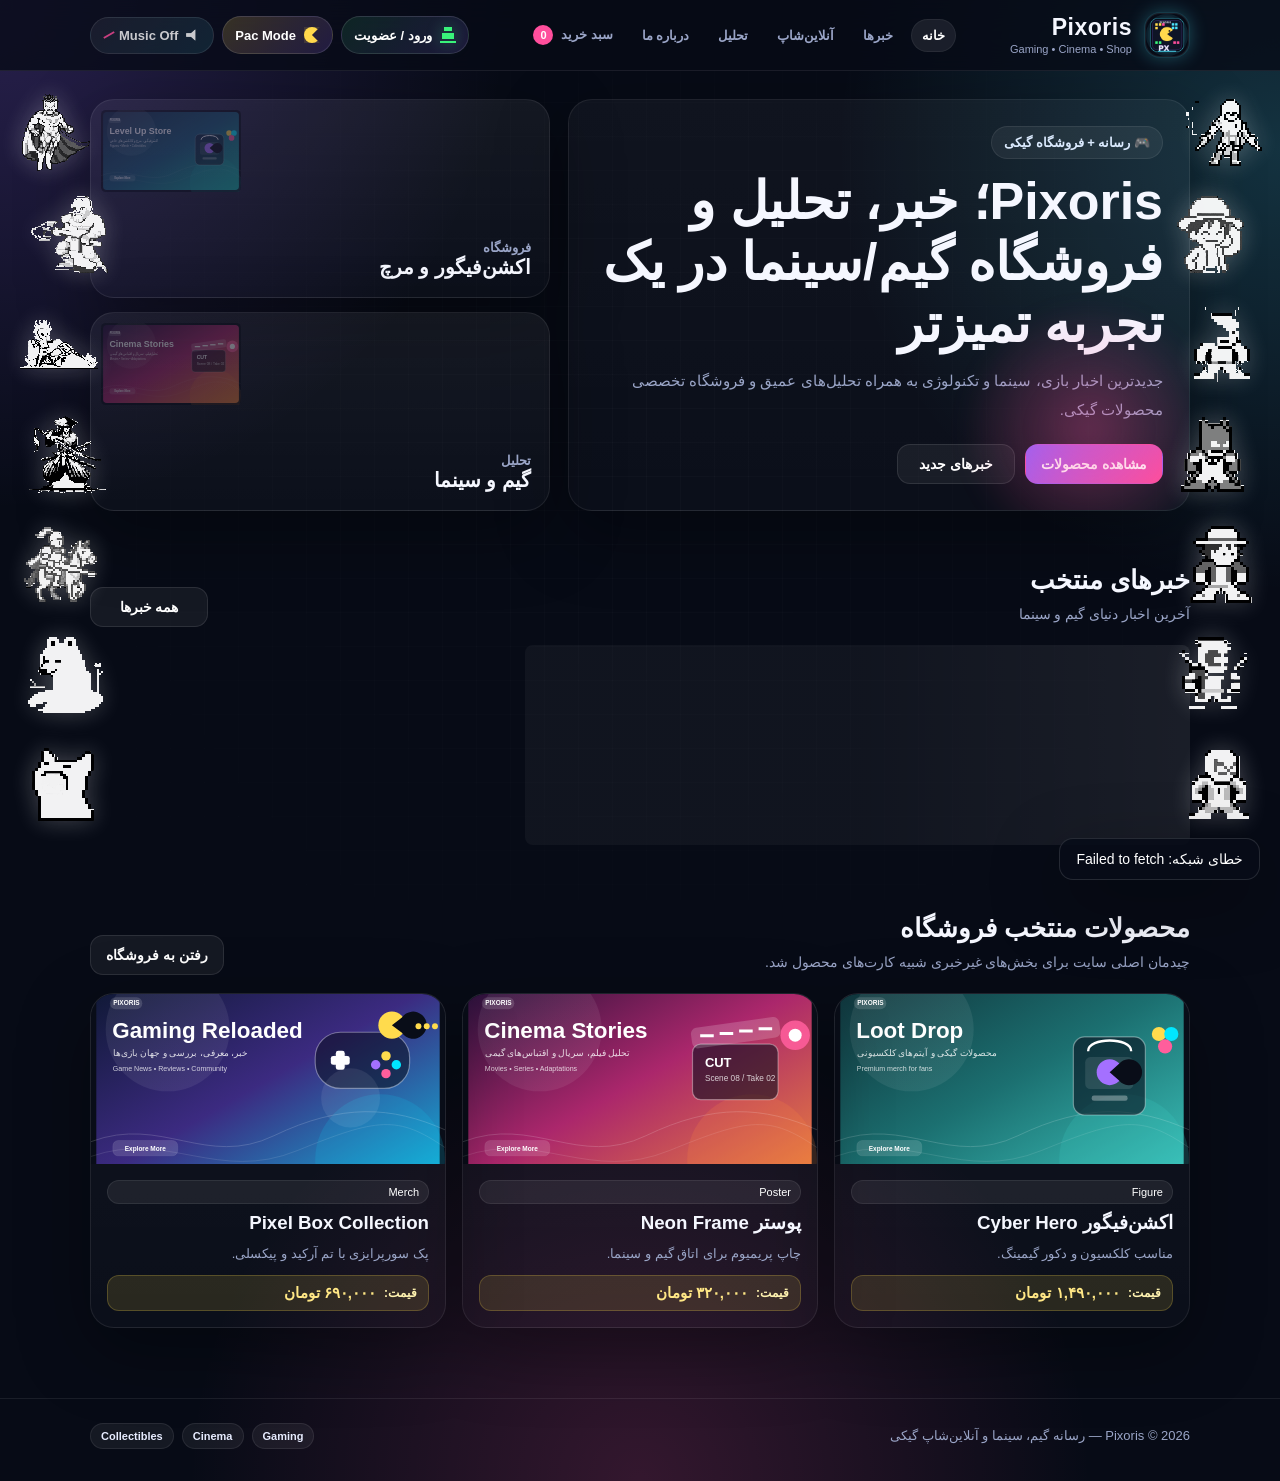
==== commit 7726c1f1: "Add files via upload" ====
--- a/index.html
+++ b/index.html
@@ -3,201 +3,206 @@
 <head>
   <meta charset="UTF-8" />
   <meta name="viewport" content="width=device-width, initial-scale=1.0" />
+  <meta name="description" content="Pixoris - رسانه گیم، سینما و فروشگاه گیکی" />
+  <meta property="og:title" content="Pixoris" />
+  <meta property="og:description" content="خبر، تحلیل و فروشگاه گیم/سینما" />
   <title>Pixoris | خانه</title>
   <link rel="stylesheet" href="styles.css" />
 </head>
 <body data-page="home">
   <div class="site-shell">
     <div class="pixel-decor" aria-hidden="true">
-  <div class="decor-column decor-left">
-    <div class="decor-item d1"><img src="assets/decor-wanda.png" alt="" /></div>
-    <div class="decor-item d2"><img src="assets/decor-kratos.png" alt="" /></div>
-    <div class="decor-item d3"><img src="assets/decor-ghostrider.png" alt="" /></div>
-    <div class="decor-item d4"><img src="assets/decor-samurai.png" alt="" /></div>
-    <div class="decor-item d5"><img src="assets/decor-knight.png" alt="" /></div>
-    <div class="decor-item d6"><img src="assets/decor-frog-dog.png" alt="" /></div>
-    <div class="decor-item d7"><img src="assets/decor-cat-yarn.png" alt="" /></div>
-  </div>
-  <div class="decor-column decor-right">
-    <div class="decor-item d8"><img src="assets/decor-assassin.png" alt="" /></div>
-    <div class="decor-item d9"><img src="assets/decor-luffy.png" alt="" /></div>
-    <div class="decor-item d10"><img src="assets/decor-wolverine.png" alt="" /></div>
-    <div class="decor-item d11"><img src="assets/decor-batman.png" alt="" /></div>
-    <div class="decor-item d12"><img src="assets/decor-luffy-alt.png" alt="" /></div>
-    <div class="decor-item d13"><img src="assets/decor-deadpool.png" alt="" /></div>
-    <div class="decor-item d14"><img src="assets/decor-spiderman.png" alt="" /></div>
-  </div>
-</div>
-<audio id="bgAudio" loop preload="auto" src="assets/background-music.mp3"></audio>
-<div class="pixel-overlay">
-  <div class="scan"></div>
-  <div class="pellet p1"></div>
-  <div class="pellet p2"></div>
-  <div class="pellet p3"></div>
-  <div class="cherry-runner">🍒</div>
-  <div class="pacman-runner"></div>
-  <div class="ghost-runner ghost-1"></div>
-  <div class="ghost-runner ghost-2"></div>
-  <div class="ghost-runner ghost-3"></div>
-</div>
+      <div class="decor-column decor-left">
+        <div class="decor-item d1"><img src="assets/decor-wanda.png" alt="" /></div>
+        <div class="decor-item d2"><img src="assets/decor-kratos.png" alt="" /></div>
+        <div class="decor-item d3"><img src="assets/decor-ghostrider.png" alt="" /></div>
+        <div class="decor-item d4"><img src="assets/decor-samurai.png" alt="" /></div>
+        <div class="decor-item d5"><img src="assets/decor-knight.png" alt="" /></div>
+        <div class="decor-item d6"><img src="assets/decor-frog-dog.png" alt="" /></div>
+        <div class="decor-item d7"><img src="assets/decor-cat-yarn.png" alt="" /></div>
+      </div>
+      <div class="decor-column decor-right">
+        <div class="decor-item d8"><img src="assets/decor-assassin.png" alt="" /></div>
+        <div class="decor-item d9"><img src="assets/decor-luffy.png" alt="" /></div>
+        <div class="decor-item d10"><img src="assets/decor-wolverine.png" alt="" /></div>
+        <div class="decor-item d11"><img src="assets/decor-batman.png" alt="" /></div>
+        <div class="decor-item d12"><img src="assets/decor-luffy-alt.png" alt="" /></div>
+        <div class="decor-item d13"><img src="assets/decor-deadpool.png" alt="" /></div>
+        <div class="decor-item d14"><img src="assets/decor-spiderman.png" alt="" /></div>
+      </div>
+    </div>
+    <audio id="bgAudio" loop preload="auto" src="assets/background-music.mp3"></audio>
+    <div class="pixel-overlay">
+      <div class="scan"></div>
+      <div class="pellet p1"></div>
+      <div class="pellet p2"></div>
+      <div class="pellet p3"></div>
+      <div class="cherry-runner">🍒</div>
+      <div class="pacman-runner"></div>
+      <div class="ghost-runner ghost-1"></div>
+      <div class="ghost-runner ghost-2"></div>
+      <div class="ghost-runner ghost-3"></div>
+    </div>
+
     <header class="topbar">
-  <div class="container topbar-inner">
-    <a class="brand" href="index.html">
-      <img class="brand-logo" src="assets/logo-pixoris-small.png" alt="Pixoris logo" />
-      <div class="brand-text">
-        <h1>Pixoris</h1>
-        <p>Gaming • Cinema • Shop</p>
-      </div>
-    </a>
-    <nav class="nav-links">
-      <a href="index.html" data-page="home">خانه</a>
-      <a href="news.html" data-page="news">خبرها</a>
-      <a href="shop.html" data-page="shop">آنلاین‌شاپ</a>
-      <a href="analysis.html" data-page="analysis">تحلیل</a>
-      <a href="about.html" data-page="about">درباره ما</a>
-      <a href="cart.html" data-page="cart" class="cart-link">سبد خرید <span data-cart-count>0</span></a>
-    </nav>
-    <div class="header-actions">
-      <a class="auth-entry" href="login.html" data-auth-entry>
-        <span class="auth-pixel"></span>
-        <span class="auth-label">ورود / عضویت</span>
-      </a>
-      <button class="pac-toggle" data-pac-toggle type="button">
-        <span class="pac-icon"></span>
-        <span class="label">Pac Mode</span>
-      </button>
-      <button class="sound-toggle muted" data-sound-toggle type="button" aria-label="play or pause music">
-        <span class="speaker-pixel"></span>
-        <span class="sound-label">Music Off</span>
-      </button>
-      <a class="cart-mini" href="cart.html" aria-label="سبد خرید">🛒 <span data-cart-count>0</span></a>
-      <button class="menu-btn" data-menu-btn type="button">☰</button>
-    </div>
-  </div>
-  <div class="container mobile-nav">
-    <a href="index.html" data-page="home">خانه</a>
-    <a href="news.html" data-page="news">خبرها</a>
-    <a href="shop.html" data-page="shop">آنلاین‌شاپ</a>
-    <a href="analysis.html" data-page="analysis">تحلیل</a>
-    <a href="about.html" data-page="about">درباره ما</a>
-    <a href="cart.html" data-page="cart">سبد خرید</a>
-    <a href="login.html" data-page="login">ورود / عضویت</a>
-    <a href="admin.html" data-page="admin">پنل ادمین</a>
-  </div>
-</header>
+      <div class="container topbar-inner">
+        <a class="brand" href="index.html">
+          <img class="brand-logo" src="assets/logo-pixoris-small.png" alt="Pixoris logo" />
+          <div class="brand-text">
+            <h1>Pixoris</h1>
+            <p>Gaming • Cinema • Shop</p>
+          </div>
+        </a>
+        <nav class="nav-links">
+          <a href="index.html" data-page="home">خانه</a>
+          <a href="news.html" data-page="news">خبرها</a>
+          <a href="shop.html" data-page="shop">آنلاین‌شاپ</a>
+          <a href="analysis.html" data-page="analysis">تحلیل</a>
+          <a href="about.html" data-page="about">درباره ما</a>
+          <a href="cart.html" data-page="cart" class="cart-link">سبد خرید <span data-cart-count>0</span></a>
+        </nav>
+        <div class="header-actions">
+          <a class="auth-entry" href="login.html" data-auth-entry>
+            <span class="auth-pixel"></span>
+            <span class="auth-label">ورود / عضویت</span>
+          </a>
+          <button class="pac-toggle" data-pac-toggle type="button">
+            <span class="pac-icon"></span>
+            <span class="label">Pac Mode</span>
+          </button>
+          <button class="sound-toggle muted" data-sound-toggle type="button" aria-label="play or pause music">
+            <span class="speaker-pixel"></span>
+            <span class="sound-label">Music Off</span>
+          </button>
+          <a class="cart-mini" href="cart.html" aria-label="سبد خرید">🛒 <span data-cart-count>0</span></a>
+          <button class="menu-btn" data-menu-btn type="button">☰</button>
+        </div>
+      </div>
+      <div class="container mobile-nav">
+        <a href="index.html" data-page="home">خانه</a>
+        <a href="news.html" data-page="news">خبرها</a>
+        <a href="shop.html" data-page="shop">آنلاین‌شاپ</a>
+        <a href="analysis.html" data-page="analysis">تحلیل</a>
+        <a href="about.html" data-page="about">درباره ما</a>
+        <a href="cart.html" data-page="cart">سبد خرید</a>
+        <a href="login.html" data-page="login">ورود / عضویت</a>
+        <a href="admin.html" data-page="admin">پنل ادمین</a>
+      </div>
+    </header>
+
     <main>
-<section class="hero home-hero-clean">
-  <div class="container hero-grid hero-grid-clean">
-    <article class="hero-panel reveal">
-      <span class="eyebrow">🎮 رسانه + فروشگاه گیکی</span>
-      <h2 class="hero-title">Pixoris؛ خبر، تحلیل و فروشگاه گیم/سینما در یک تجربه تمیزتر</h2>
-      <p class="hero-desc">صفحه اصلی خلوت‌تر شد: خبرها فقط به شکل منتخب نمایش داده می‌شوند و بخش‌های اصلی سایت با چیدمان شبیه محصولات، خواناتر و منظم‌تر شدند.</p>
-      <div class="hero-actions">
-        <a class="btn" href="shop.html">مشاهده محصولات</a>
-        <a class="btn btn-outline" href="news.html">خبرهای جدید</a>
-      </div>
-    </article>
-    <aside class="home-quick-panel reveal">
-      <a href="shop.html" class="quick-tile">
-        <img src="assets/hero-shop.svg" alt="">
-        <span>فروشگاه</span>
-        <strong>اکشن‌فیگور و مرچ</strong>
-      </a>
-      <a href="analysis.html" class="quick-tile">
-        <img src="assets/hero-cinema.svg" alt="">
-        <span>تحلیل</span>
-        <strong>گیم و سینما</strong>
-      </a>
-    </aside>
-  </div>
-</section>
-
-<section class="section compact-section">
-  <div class="container">
-    <div class="section-head reveal">
-      <div>
-        <h2>خبرهای منتخب</h2>
-        <p>پست‌ها با ظاهر جدید، متن واضح‌تر و فاصله بهتر نمایش داده می‌شوند.</p>
-      </div>
-      <a class="btn btn-outline" href="news.html">همه خبرها</a>
-    </div>
-    <div class="featured-posts">
-      <article class="post-card-clean post-wide reveal">
-        <a class="post-media" href="article.html?id=game-trailer"><img src="assets/card-game.svg" alt="Gaming news"></a>
-        <div class="post-content">
-          <div class="meta"><span class="tag">Game News</span><span>۶ دقیقه مطالعه</span></div>
-          <h3><a href="article.html?id=game-trailer">معرفی یک بازی اکشن جدید با تمرکز روی جهان پویا</a></h3>
-          <p>در این خبر به جزئیات گیم‌پلی، سیستم پیشرفت و ویژگی‌های گرافیکی بازی پرداخته‌ایم.</p>
-          <a class="read-more" href="article.html?id=game-trailer">خواندن خبر ←</a>
-        </div>
-      </article>
-      <article class="post-card-clean reveal">
-        <a class="post-media" href="article.html?id=cinema-adaptation"><img src="assets/card-cinema.svg" alt="Cinema article"></a>
-        <div class="post-content">
-          <div class="meta"><span class="tag">Cinema</span><span>۸ دقیقه مطالعه</span></div>
-          <h3><a href="article.html?id=cinema-adaptation">چرا بعضی اقتباس‌های سینمایی از بازی‌ها موفق می‌شوند؟</a></h3>
-          <p>متن کامل زیر کارت قرار گرفته تا پست‌ها شلوغ و فشرده دیده نشوند.</p>
-        </div>
-      </article>
-    </div>
-  </div>
-</section>
-
-<section class="section compact-section">
-  <div class="container">
-    <div class="section-head reveal">
-      <div>
-        <h2>محصولات منتخب فروشگاه</h2>
-        <p>چیدمان اصلی سایت برای بخش‌های غیرخبری شبیه کارت‌های محصول شد.</p>
-      </div>
-      <a class="btn btn-outline" href="shop.html">رفتن به فروشگاه</a>
-    </div>
-    <div class="product-showcase-grid">
-      <article class="product-tile reveal">
-        <a class="product-media" href="product.html?id=cyber-hero"><img src="assets/card-shop.svg" alt=""></a>
-        <div class="product-tile-body">
-          <span class="tag">Figure</span>
-          <h3>اکشن‌فیگور Cyber Hero</h3>
-          <p>مناسب کلکسیون و دکور گیمینگ.</p>
-          <strong class="product-price"><span>قیمت:</span> ۱,۴۹۰,۰۰۰ تومان</strong>
-        </div>
-      </article>
-      <article class="product-tile reveal">
-        <a class="product-media" href="product.html?id=neon-poster"><img src="assets/hero-cinema.svg" alt=""></a>
-        <div class="product-tile-body">
-          <span class="tag">Poster</span>
-          <h3>پوستر Neon Frame</h3>
-          <p>چاپ پریمیوم برای اتاق گیم و سینما.</p>
-          <strong class="product-price"><span>قیمت:</span> ۳۲۰,۰۰۰ تومان</strong>
-        </div>
-      </article>
-      <article class="product-tile reveal">
-        <a class="product-media" href="product.html?id=pixel-box"><img src="assets/hero-gaming.svg" alt=""></a>
-        <div class="product-tile-body">
-          <span class="tag">Merch</span>
-          <h3>Pixel Box Collection</h3>
-          <p>پک سورپرایزی با تم آرکید و پیکسلی.</p>
-          <strong class="product-price"><span>قیمت:</span> ۶۹۰,۰۰۰ تومان</strong>
-        </div>
-      </article>
-    </div>
-  </div>
-</section>
-
-</main>
+      <section class="hero home-hero-clean">
+        <div class="container hero-grid hero-grid-clean">
+          <article class="hero-panel reveal">
+            <span class="eyebrow">🎮 رسانه + فروشگاه گیکی</span>
+            <h2 class="hero-title">Pixoris؛ خبر، تحلیل و فروشگاه گیم/سینما در یک تجربه تمیزتر</h2>
+            <p class="hero-desc">جدیدترین اخبار بازی، سینما و تکنولوژی به همراه تحلیل‌های عمیق و فروشگاه تخصصی محصولات گیکی.</p>
+            <div class="hero-actions">
+              <a class="btn" href="shop.html">مشاهده محصولات</a>
+              <a class="btn btn-outline" href="news.html">خبرهای جدید</a>
+            </div>
+          </article>
+          <aside class="home-quick-panel reveal">
+            <a href="shop.html" class="quick-tile">
+              <img src="assets/hero-shop.svg" alt="">
+              <span>فروشگاه</span>
+              <strong>اکشن‌فیگور و مرچ</strong>
+            </a>
+            <a href="analysis.html" class="quick-tile">
+              <img src="assets/hero-cinema.svg" alt="">
+              <span>تحلیل</span>
+              <strong>گیم و سینما</strong>
+            </a>
+          </aside>
+        </div>
+      </section>
+
+      <section class="section compact-section">
+        <div class="container">
+          <div class="section-head reveal">
+            <div>
+              <h2>خبرهای منتخب</h2>
+              <p>آخرین اخبار دنیای گیم و سینما</p>
+            </div>
+            <a class="btn btn-outline" href="news.html">همه خبرها</a>
+          </div>
+          <div class="featured-posts" data-featured-posts>
+            <!-- Dynamic content loaded from API -->
+            <article class="post-card-clean post-wide reveal">
+              <a class="post-media" href="article.html?id=game-trailer"><img src="assets/card-game.svg" alt="Gaming news" loading="lazy"></a>
+              <div class="post-content">
+                <div class="meta"><span class="tag">Game News</span><span>۶ دقیقه مطالعه</span></div>
+                <h3><a href="article.html?id=game-trailer">معرفی یک بازی اکشن جدید با تمرکز روی جهان پویا</a></h3>
+                <p>در این خبر به جزئیات گیم‌پلی، سیستم پیشرفت و ویژگی‌های گرافیکی بازی پرداخته‌ایم.</p>
+                <a class="read-more" href="article.html?id=game-trailer">خواندن خبر ←</a>
+              </div>
+            </article>
+            <article class="post-card-clean reveal">
+              <a class="post-media" href="article.html?id=cinema-adaptation"><img src="assets/card-cinema.svg" alt="Cinema article" loading="lazy"></a>
+              <div class="post-content">
+                <div class="meta"><span class="tag">Cinema</span><span>۸ دقیقه مطالعه</span></div>
+                <h3><a href="article.html?id=cinema-adaptation">چرا بعضی اقتباس‌های سینمایی از بازی‌ها موفق می‌شوند؟</a></h3>
+                <p>متن کامل زیر کارت قرار گرفته تا پست‌ها شلوغ و فشرده دیده نشوند.</p>
+              </div>
+            </article>
+          </div>
+        </div>
+      </section>
+
+      <section class="section compact-section">
+        <div class="container">
+          <div class="section-head reveal">
+            <div>
+              <h2>محصولات منتخب فروشگاه</h2>
+              <p>چیدمان اصلی سایت برای بخش‌های غیرخبری شبیه کارت‌های محصول شد.</p>
+            </div>
+            <a class="btn btn-outline" href="shop.html">رفتن به فروشگاه</a>
+          </div>
+          <div class="product-showcase-grid" data-latest-posts>
+            <article class="product-tile reveal">
+              <a class="product-media" href="product.html?id=cyber-hero"><img src="assets/card-shop.svg" alt="" loading="lazy"></a>
+              <div class="product-tile-body">
+                <span class="tag">Figure</span>
+                <h3>اکشن‌فیگور Cyber Hero</h3>
+                <p>مناسب کلکسیون و دکور گیمینگ.</p>
+                <strong class="product-price"><span>قیمت:</span> ۱,۴۹۰,۰۰۰ تومان</strong>
+              </div>
+            </article>
+            <article class="product-tile reveal">
+              <a class="product-media" href="product.html?id=neon-poster"><img src="assets/hero-cinema.svg" alt="" loading="lazy"></a>
+              <div class="product-tile-body">
+                <span class="tag">Poster</span>
+                <h3>پوستر Neon Frame</h3>
+                <p>چاپ پریمیوم برای اتاق گیم و سینما.</p>
+                <strong class="product-price"><span>قیمت:</span> ۳۲۰,۰۰۰ تومان</strong>
+              </div>
+            </article>
+            <article class="product-tile reveal">
+              <a class="product-media" href="product.html?id=pixel-box"><img src="assets/hero-gaming.svg" alt="" loading="lazy"></a>
+              <div class="product-tile-body">
+                <span class="tag">Merch</span>
+                <h3>Pixel Box Collection</h3>
+                <p>پک سورپرایزی با تم آرکید و پیکسلی.</p>
+                <strong class="product-price"><span>قیمت:</span> ۶۹۰,۰۰۰ تومان</strong>
+              </div>
+            </article>
+          </div>
+        </div>
+      </section>
+    </main>
+
     <footer class="footer">
-  <div class="container footer-row">
-    <p>Pixoris © 2026 — رسانه گیم، سینما و آنلاین‌شاپ گیکی</p>
-    <div class="pill-list">
-      <span class="pill">Gaming</span>
-      <span class="pill">Cinema</span>
-      <span class="pill">Collectibles</span>
-    </div>
-  </div>
-</footer>
+      <div class="container footer-row">
+        <p>Pixoris © 2026 — رسانه گیم، سینما و آنلاین‌شاپ گیکی</p>
+        <div class="pill-list">
+          <span class="pill">Gaming</span>
+          <span class="pill">Cinema</span>
+          <span class="pill">Collectibles</span>
+        </div>
+      </div>
+    </footer>
   </div>
   <div class="toast" data-toast></div>
   <script src="script.js"></script>
-
 </body>
 </html>
--- a/styles.css
+++ b/styles.css
@@ -1,4 +1,9 @@
-
+/* =========================================================
+   Pixoris CMS v2.0 - Modern Clean Styles
+   Single source of truth - no version overrides
+   ========================================================= */
+
+/* ============= VARIABLES ============= */
 :root {
   --bg: #070b16;
   --bg-soft: #0d1222;
@@ -12,13 +17,18 @@
   --pink: #ff4e9c;
   --yellow: #ffd84c;
   --green: #39f37a;
+  --orange: #ff7b4e;
   --shadow: 0 22px 70px rgba(0,0,0,.35);
-  --radius-xl: 30px;
-  --radius-lg: 22px;
-  --radius-md: 18px;
+  --radius-xl: 24px;
+  --radius-lg: 18px;
+  --radius-md: 14px;
+  --radius-sm: 10px;
   --font-main: Tahoma, Arial, sans-serif;
   --font-pixel: "Courier New", monospace;
-}
+  --transition: .22s ease;
+}
+
+/* ============= RESET & BASE ============= */
 * { box-sizing: border-box; margin: 0; padding: 0; }
 html { scroll-behavior: smooth; }
 body {
@@ -34,1003 +44,80 @@
 }
 a { color: inherit; text-decoration: none; }
 img { max-width: 100%; display: block; }
-.container { width: min(1180px, calc(100% - 32px)); margin: 0 auto; }
+
+/* ============= LAYOUT ============= */
+.container { width: min(1100px, calc(100% - 34px)); margin: 0 auto; }
+.site-shell { position: relative; isolation: isolate; }
 .site-shell::before {
   content: "";
-  position: fixed;
-  inset: 0;
-  pointer-events: none;
+  position: fixed; inset: 0; pointer-events: none;
   background-image:
     linear-gradient(rgba(255,255,255,.02) 1px, transparent 1px),
     linear-gradient(90deg, rgba(255,255,255,.02) 1px, transparent 1px);
   background-size: 34px 34px;
   mask-image: radial-gradient(circle at center, black, transparent 95%);
 }
+
+/* ============= TOPBAR ============= */
 .topbar {
-  position: sticky;
-  top: 0;
-  z-index: 40;
+  position: sticky; top: 0; z-index: 40;
   backdrop-filter: blur(18px);
   background: rgba(7, 11, 22, .78);
   border-bottom: 1px solid var(--line);
 }
 .topbar-inner {
-  min-height: 82px;
-  display: flex;
-  align-items: center;
-  justify-content: space-between;
-  gap: 20px;
-}
-.brand {
-  display: flex;
-  align-items: center;
-  gap: 14px;
-}
+  min-height: 70px;
+  display: flex; align-items: center; justify-content: space-between; gap: 16px;
+}
+.brand { display: flex; align-items: center; gap: 12px; }
 .brand-logo {
-  width: 58px;
-  height: 58px;
-  border-radius: 50%;
-  object-fit: cover;
-  box-shadow: 0 0 20px rgba(146,100,255,.35);
-  border: 1px solid rgba(255,255,255,.12);
-  background: #050711;
-}
-.brand-text h1 {
-  font-size: 28px;
-  line-height: 1;
-  letter-spacing: .5px;
-}
-.brand-text p {
-  color: var(--muted);
-  margin-top: 5px;
-  font-size: 12px;
-}
-.nav-links {
-  display: flex;
-  align-items: center;
-  gap: 12px;
-  flex-wrap: wrap;
-}
+  width: 46px; height: 46px; border-radius: 16px; object-fit: cover;
+  box-shadow: 0 0 18px rgba(78,229,255,.28), inset 0 0 0 1px rgba(255,255,255,.08);
+  border: 1px solid rgba(78,229,255,.22); background: #070b16;
+}
+.brand-text h1 { font-size: 23px; line-height: 1; letter-spacing: .5px; }
+.brand-text p { color: var(--muted); margin-top: 4px; font-size: 11px; }
+
+/* Navigation */
+.nav-links { display: flex; align-items: center; gap: 7px; flex-wrap: wrap; }
 .nav-links a {
-  padding: 11px 14px;
-  border-radius: 999px;
-  color: var(--muted);
-  font-weight: 800;
-  font-size: 14px;
-  transition: .25s ease;
-}
-.nav-links a:hover,
-.nav-links a.active {
-  color: white;
-  background: rgba(255,255,255,.08);
+  padding: 9px 11px; border-radius: 999px; color: var(--muted);
+  font-weight: 800; font-size: 13px; transition: var(--transition);
+}
+.nav-links a:hover, .nav-links a.active {
+  color: white; background: rgba(255,255,255,.08);
   box-shadow: inset 0 0 0 1px rgba(255,255,255,.06);
 }
+
+/* Header Actions */
 .header-actions {
-  display: flex;
-  align-items: center;
-  gap: 12px;
-}
+  display: flex; align-items: center; gap: 8px; flex-shrink: 0;
+}
+.header-actions > * { direction: rtl; }
+
+.auth-entry, .pac-toggle, .sound-toggle {
+  display: inline-flex; align-items: center; gap: 8px;
+  border-radius: 999px; border: 1px solid rgba(255,255,255,.12);
+  color: white; font-weight: 900; font-size: 13px;
+  padding: 10px 12px; cursor: pointer; transition: var(--transition);
+}
+.auth-entry {
+  background: linear-gradient(135deg, rgba(57,243,122,.11), rgba(146,100,255,.16));
+}
+.auth-entry:hover { transform: translateY(-2px); box-shadow: 0 12px 26px rgba(57,243,122,.12); }
 .pac-toggle {
-  display: inline-flex;
-  align-items: center;
-  gap: 10px;
-  border-radius: 999px;
-  border: 1px solid rgba(255,255,255,.12);
   background: linear-gradient(135deg, rgba(255,216,76,.18), rgba(146,100,255,.18));
-  color: white;
-  font-weight: 900;
-  padding: 12px 16px;
-  cursor: pointer;
-  transition: transform .2s ease, box-shadow .2s ease;
 }
 .pac-toggle:hover { transform: translateY(-2px); box-shadow: 0 12px 30px rgba(255,216,76,.12); }
-.pac-icon {
-  width: 18px;
-  height: 18px;
-  border-radius: 50%;
-  background: var(--yellow);
-  clip-path: polygon(100% 0, 50% 50%, 100% 100%, 0 100%, 0 0);
-  box-shadow: 0 0 15px rgba(255,216,76,.55);
-}
-.menu-btn { display: none; }
-.hero {
-  padding: 42px 0 30px;
-}
-.hero-grid {
-  display: grid;
-  grid-template-columns: 1.15fr .85fr;
-  gap: 22px;
-}
-.hero-panel,
-.panel {
-  background: linear-gradient(180deg, rgba(255,255,255,.04), rgba(255,255,255,.02));
-  border: 1px solid var(--line);
-  border-radius: var(--radius-xl);
-  box-shadow: var(--shadow);
-}
-.hero-panel {
-  padding: 34px;
-  overflow: hidden;
-  position: relative;
-  min-height: 520px;
-}
-.hero-panel::after {
-  content: "";
-  position: absolute;
-  width: 320px;
-  height: 320px;
-  right: -50px;
-  bottom: -80px;
-  background: radial-gradient(circle, rgba(255,78,156,.35), transparent 65%);
-  filter: blur(10px);
-}
-.eyebrow {
-  display: inline-flex;
-  align-items: center;
-  gap: 8px;
-  padding: 8px 12px;
-  border-radius: 999px;
-  border: 1px solid rgba(255,255,255,.08);
-  background: rgba(255,255,255,.06);
-  color: #dbeafe;
-  font-size: 13px;
-  font-weight: 800;
-}
-.hero-title {
-  font-size: clamp(42px, 6vw, 74px);
-  line-height: 1.05;
-  margin-top: 18px;
-  max-width: 700px;
-}
-.shine-text {
-  background: linear-gradient(90deg, var(--cyan), white, var(--pink));
-  -webkit-background-clip: text;
-  background-clip: text;
-  color: transparent;
-  background-size: 200% auto;
-  animation: shine 4s linear infinite;
-}
-.hero-desc {
-  color: var(--muted);
-  max-width: 620px;
-  font-size: 17px;
-  line-height: 2;
-  margin-top: 18px;
-}
-.hero-actions {
-  display: flex;
-  gap: 12px;
-  flex-wrap: wrap;
-  margin-top: 24px;
-}
-.btn {
-  display: inline-flex;
-  align-items: center;
-  justify-content: center;
-  gap: 8px;
-  padding: 14px 18px;
-  border-radius: 16px;
-  border: 1px solid transparent;
-  background: linear-gradient(135deg, var(--purple), var(--pink));
-  color: white;
-  font-weight: 900;
-  min-width: 140px;
-  transition: .22s ease;
-}
-.btn:hover { transform: translateY(-2px); }
-.btn-outline {
-  background: rgba(255,255,255,.06);
-  border-color: rgba(255,255,255,.1);
-}
-.hero-image {
-  margin-top: 26px;
-  border-radius: 24px;
-  overflow: hidden;
-  border: 1px solid rgba(255,255,255,.1);
-}
-.hero-side {
-  display: grid;
-  gap: 20px;
-}
-.side-card {
-  padding: 20px;
-  position: relative;
-  overflow: hidden;
-}
-.side-card h3 { font-size: 22px; margin-top: 16px; }
-.side-card p { color: var(--muted); line-height: 1.9; margin-top: 10px; font-size: 14px; }
-.side-thumb {
-  border-radius: 18px;
-  overflow: hidden;
-  border: 1px solid rgba(255,255,255,.08);
-}
-.section {
-  padding: 28px 0 14px;
-}
-.section-head {
-  display: flex;
-  justify-content: space-between;
-  align-items: end;
-  gap: 16px;
-  margin-bottom: 18px;
-}
-.section-head h2 { font-size: 30px; }
-.section-head p { color: var(--muted); margin-top: 6px; line-height: 1.8; }
-.pill-list { display: flex; gap: 10px; flex-wrap: wrap; }
-.pill {
-  font-size: 12px;
-  font-weight: 800;
-  color: #e7ecff;
-  border-radius: 999px;
-  padding: 8px 12px;
-  background: rgba(255,255,255,.06);
-  border: 1px solid rgba(255,255,255,.08);
-}
-.grid-3,
-.cards-grid {
-  display: grid;
-  grid-template-columns: repeat(3, 1fr);
-  gap: 20px;
-}
-.grid-2 {
-  display: grid;
-  grid-template-columns: repeat(2, 1fr);
-  gap: 20px;
-}
-.card {
-  background: linear-gradient(180deg, rgba(255,255,255,.04), rgba(255,255,255,.02));
-  border: 1px solid var(--line);
-  border-radius: var(--radius-lg);
-  overflow: hidden;
-  box-shadow: var(--shadow);
-  transition: transform .24s ease, border-color .24s ease;
-}
-.card:hover { transform: translateY(-6px); border-color: rgba(78,229,255,.3); }
-.media-thumb {
-  aspect-ratio: 16 / 10;
-  overflow: hidden;
-}
-.media-thumb img { width: 100%; height: 100%; object-fit: cover; }
-.card-body { padding: 18px; }
-.meta {
-  display: flex;
-  align-items: center;
-  gap: 8px;
-  flex-wrap: wrap;
-  color: var(--muted);
-  font-size: 12px;
-  font-weight: 700;
-  margin-bottom: 10px;
-}
-.tag {
-  border-radius: 999px;
-  background: rgba(255,255,255,.07);
-  color: white;
-  padding: 6px 10px;
-  border: 1px solid rgba(255,255,255,.08);
-}
-.card h3 { font-size: 20px; line-height: 1.6; }
-.card p { color: var(--muted); line-height: 1.9; margin-top: 10px; }
-.read-more { display: inline-flex; margin-top: 16px; color: var(--cyan); font-weight: 900; }
-.ticker {
-  margin: 16px 0 6px;
-  border-radius: 18px;
-  border: 1px solid rgba(255,255,255,.08);
-  overflow: hidden;
-  background: rgba(255,255,255,.05);
-}
-.ticker-track {
-  display: flex;
-  gap: 26px;
-  white-space: nowrap;
-  padding: 12px 18px;
-  animation: marquee 24s linear infinite;
-}
-.ticker-item { color: #eff3ff; font-weight: 800; }
-.product-price {
-  color: var(--yellow);
-  font-size: 22px;
-  font-weight: 900;
-  margin-top: 16px;
-}
-.product-actions {
-  display: flex;
-  gap: 10px;
-  margin-top: 16px;
-}
-.kpi-strip {
-  display: grid;
-  grid-template-columns: repeat(4, 1fr);
-  gap: 14px;
-  margin-top: 20px;
-}
-.kpi {
-  background: rgba(255,255,255,.05);
-  border: 1px solid rgba(255,255,255,.08);
-  border-radius: 18px;
-  padding: 18px;
-}
-.kpi strong { display: block; font-size: 28px; }
-.kpi span { color: var(--muted); font-size: 13px; margin-top: 8px; display: block; }
-.about-wrap {
-  display: grid;
-  grid-template-columns: .95fr 1.05fr;
-  gap: 22px;
-  align-items: center;
-}
-.about-box {
-  padding: 24px;
-}
-.about-box p, .about-box li {
-  color: var(--muted);
-  line-height: 2;
-}
-.about-box ul { padding-right: 18px; margin-top: 12px; }
-.footer {
-  margin-top: 40px;
-  border-top: 1px solid var(--line);
-  padding: 28px 0 36px;
-}
-.footer-row {
-  display: flex;
-  justify-content: space-between;
-  align-items: center;
-  gap: 18px;
-  flex-wrap: wrap;
-}
-.footer p { color: var(--muted); }
-.floating-badge {
-  position: absolute;
-  left: 24px;
-  bottom: 24px;
-  background: rgba(8,12,24,.7);
-  border: 1px solid rgba(255,255,255,.08);
-  border-radius: 18px;
-  padding: 12px 16px;
-}
-.floating-badge strong { display: block; font-size: 18px; }
-.floating-badge span { color: var(--muted); font-size: 13px; }
-.reveal {
-  opacity: 0;
-  transform: translateY(24px);
-  transition: opacity .6s ease, transform .6s ease;
-}
-.reveal.visible {
-  opacity: 1;
-  transform: translateY(0);
-}
-.pixel-overlay {
-  position: fixed;
-  inset: 0;
-  z-index: 200;
-  pointer-events: none;
-  display: none;
-  overflow: hidden;
-}
-.pixel-overlay.show { display: block; }
-.pixel-overlay .scan {
-  position: absolute;
-  inset: 0;
-  background: rgba(0,0,0,.24);
-}
-.pacman-runner,
-.ghost-runner,
-.cherry-runner,
-.pellet { position: absolute; top: 50%; transform: translateY(-50%); }
-.pacman-runner {
-  width: 72px; height: 72px; border-radius: 50%;
-  background: var(--yellow);
-  clip-path: polygon(100% 0, 50% 50%, 100% 100%, 0 100%, 0 0);
-  right: -100px;
-  filter: drop-shadow(0 0 20px rgba(255,216,76,.8));
-}
-.cherry-runner { right: 50%; font-size: 38px; }
-.pellet { width: 14px; height: 14px; border-radius: 50%; background: var(--yellow); box-shadow: 0 0 12px rgba(255,216,76,.6); }
-.p1 { right: 62%; }
-.p2 { right: 56%; }
-.p3 { right: 53%; }
-.ghost-runner {
-  width: 54px; height: 58px; border-radius: 26px 26px 8px 8px;
-  background: #ff4e9c; right: -120px; display: none;
-}
-.ghost-runner::before, .ghost-runner::after {
-  content: ""; position: absolute; top: 15px; width: 11px; height: 11px; border-radius: 50%; background: white;
-}
-.ghost-runner::before { right: 13px; }
-.ghost-runner::after { right: 31px; }
-.ghost-2 { background: var(--cyan); }
-.ghost-3 { background: #8fe27d; }
-.pixel-overlay.show:not(.reverse) .pacman-runner { animation: pacForward 2.2s ease-in-out forwards; }
-.pixel-overlay.show:not(.reverse) .cherry-runner { animation: cherryGone 2.2s ease forwards; }
-.pixel-overlay.show:not(.reverse) .pellet { animation: pelletFade 1.4s ease forwards; }
-.pixel-overlay.show.reverse .pacman-runner { right: 50%; transform: translateY(-50%) scaleX(-1); animation: pacEscape 2.2s ease-in-out forwards; }
-.pixel-overlay.show.reverse .ghost-runner { display: block; }
-.pixel-overlay.show.reverse .ghost-1 { animation: ghostHunt 2.1s ease-in-out forwards; }
-.pixel-overlay.show.reverse .ghost-2 { animation: ghostHunt 2.1s .16s ease-in-out forwards; }
-.pixel-overlay.show.reverse .ghost-3 { animation: ghostHunt 2.1s .28s ease-in-out forwards; }
-body.pixel-mode {
-  font-family: var(--font-pixel);
-}
-body.pixel-mode .site-shell::before {
-  background-size: 16px 16px;
-}
-body.pixel-mode .panel,
-body.pixel-mode .card,
-body.pixel-mode .hero-panel,
-body.pixel-mode .side-card,
-body.pixel-mode .kpi,
-body.pixel-mode .about-box {
-  border-radius: 6px !important;
-  box-shadow: 8px 8px 0 rgba(0,0,0,.22), 0 0 0 2px rgba(255,255,255,.08);
-}
-body.pixel-mode .brand-logo,
-body.pixel-mode .hero-image img,
-body.pixel-mode .side-thumb img,
-body.pixel-mode .media-thumb img {
-  image-rendering: pixelated;
-}
-body.pixel-mode .nav-links a,
-body.pixel-mode .pill,
-body.pixel-mode .tag,
-body.pixel-mode .btn,
-body.pixel-mode .pac-toggle {
-  border-radius: 4px !important;
-}
-body.pixel-mode h1,
-body.pixel-mode h2,
-body.pixel-mode h3,
-body.pixel-mode p,
-body.pixel-mode a,
-body.pixel-mode span,
-body.pixel-mode button {
-  text-shadow: 2px 2px 0 rgba(0,0,0,.25);
-  letter-spacing: .3px;
-}
-body.pixel-mode .hero-title,
-body.pixel-mode .section-head h2 { line-height: 1.2; }
-.mobile-nav {
-  display: none;
-}
-@keyframes shine {
-  from { background-position: 0% center; }
-  to { background-position: 200% center; }
-}
-@keyframes marquee {
-  from { transform: translateX(0); }
-  to { transform: translateX(50%); }
-}
-@keyframes pacForward {
-  0% { right: -100px; }
-  56% { right: calc(50% - 50px); }
-  76% { right: calc(50% - 50px); }
-  100% { right: 110%; }
-}
-@keyframes cherryGone {
-  0%, 54% { opacity: 1; transform: translateY(-50%) scale(1); }
-  70%, 100% { opacity: 0; transform: translateY(-50%) scale(.15); }
-}
-@keyframes pelletFade {
-  0%, 60% { opacity: 1; }
-  100% { opacity: 0; }
-}
-@keyframes pacEscape {
-  0% { right: calc(50% - 50px); }
-  100% { right: 110%; }
-}
-@keyframes ghostHunt {
-  0% { right: -120px; }
-  100% { right: 112%; }
-}
-@media (max-width: 1040px) {
-  .hero-grid,
-  .about-wrap,
-  .grid-3,
-  .cards-grid,
-  .grid-2,
-  .kpi-strip {
-    grid-template-columns: 1fr 1fr;
-  }
-}
-@media (max-width: 860px) {
-  .nav-links { display: none; }
-  .menu-btn {
-    display: inline-flex;
-    width: 46px; height: 46px; border-radius: 12px;
-    align-items: center; justify-content: center;
-    border: 1px solid rgba(255,255,255,.1);
-    background: rgba(255,255,255,.06); color: white;
-    cursor: pointer;
-  }
-  .mobile-nav {
-    display: none;
-    padding-bottom: 18px;
-  }
-  .mobile-nav.open { display: grid; gap: 10px; }
-  .mobile-nav a {
-    padding: 12px 14px;
-    border-radius: 14px;
-    background: rgba(255,255,255,.05);
-    border: 1px solid rgba(255,255,255,.06);
-    color: var(--muted);
-    font-weight: 800;
-  }
-  .hero-grid,
-  .about-wrap,
-  .grid-3,
-  .cards-grid,
-  .grid-2,
-  .kpi-strip { grid-template-columns: 1fr; }
-}
-@media (max-width: 560px) {
-  .topbar-inner { min-height: 74px; }
-  .brand-text h1 { font-size: 22px; }
-  .hero-panel { padding: 24px; min-height: unset; }
-  .hero-title { font-size: 38px; }
-  .section-head h2 { font-size: 24px; }
-  .pac-toggle span.label { display: none; }
-}
-
-.cart-link span,
-.cart-mini span {
-  min-width: 22px;
-  height: 22px;
-  display: inline-grid;
-  place-items: center;
-  border-radius: 999px;
-  background: var(--pink);
-  color: white;
-  font-size: 12px;
-  margin-inline-start: 4px;
-}
-.cart-mini {
-  display: none;
-  align-items: center;
-  justify-content: center;
-  gap: 4px;
-  min-width: 48px;
-  height: 46px;
-  border-radius: 14px;
-  border: 1px solid rgba(255,255,255,.1);
-  background: rgba(255,255,255,.06);
-}
-.article-layout,
-.product-detail,
-.cart-page {
-  background: linear-gradient(180deg, rgba(255,255,255,.045), rgba(255,255,255,.02));
-  border: 1px solid var(--line);
-  border-radius: var(--radius-xl);
-  box-shadow: var(--shadow);
-  overflow: hidden;
-}
-.article-cover {
-  aspect-ratio: 16 / 7;
-  overflow: hidden;
-  border-bottom: 1px solid rgba(255,255,255,.08);
-}
-.article-cover img {
-  width: 100%;
-  height: 100%;
-  object-fit: cover;
-}
-.article-content {
-  padding: clamp(22px, 4vw, 44px);
-  max-width: 980px;
-  margin: 0 auto;
-}
-.article-content h1 {
-  font-size: clamp(30px, 5vw, 56px);
-  line-height: 1.25;
-  margin: 16px 0;
-}
-.article-content p {
-  color: var(--muted);
-  line-height: 2.15;
-  font-size: 17px;
-  margin: 14px 0;
-}
-.article-content h2 {
-  margin-top: 30px;
-  font-size: 28px;
-}
-.article-info {
-  display: flex;
-  gap: 10px;
-  flex-wrap: wrap;
-  margin-bottom: 10px;
-}
-.article-loading {
-  padding: 44px;
-  color: var(--muted);
-  text-align: center;
-}
-.product-detail-inner {
-  display: grid;
-  grid-template-columns: .95fr 1.05fr;
-  gap: 28px;
-  padding: clamp(20px, 4vw, 34px);
-}
-.product-gallery {
-  border-radius: 24px;
-  overflow: hidden;
-  border: 1px solid rgba(255,255,255,.08);
-  background: rgba(255,255,255,.04);
-}
-.product-gallery img {
-  width: 100%;
-  height: 100%;
-  min-height: 430px;
-  object-fit: cover;
-}
-.product-info h1 {
-  font-size: clamp(30px, 5vw, 52px);
-  line-height: 1.25;
-  margin: 14px 0;
-}
-.product-info p {
-  color: var(--muted);
-  line-height: 2;
-  font-size: 16px;
-}
-.product-feature-list {
-  margin-top: 18px;
-  display: grid;
-  gap: 10px;
-}
-.product-feature-list li {
-  list-style: none;
-  padding: 12px 14px;
-  border-radius: 14px;
-  background: rgba(255,255,255,.055);
-  border: 1px solid rgba(255,255,255,.07);
-  color: #e8edff;
-}
-.cart-table {
-  width: 100%;
-  border-collapse: collapse;
-}
-.cart-table th,
-.cart-table td {
-  padding: 16px;
-  border-bottom: 1px solid rgba(255,255,255,.08);
-  text-align: right;
-}
-.cart-table th {
-  color: var(--muted);
-  font-size: 13px;
-}
-.cart-product {
-  display: flex;
-  align-items: center;
-  gap: 12px;
-}
-.cart-product img {
-  width: 74px;
-  height: 58px;
-  object-fit: cover;
-  border-radius: 12px;
-  border: 1px solid rgba(255,255,255,.08);
-}
-.qty-control {
-  display: inline-flex;
-  align-items: center;
-  gap: 8px;
-  border: 1px solid rgba(255,255,255,.1);
-  border-radius: 12px;
-  padding: 6px;
-  background: rgba(255,255,255,.04);
-}
-.qty-control button,
-.remove-btn {
-  border: 0;
-  color: white;
-  background: rgba(255,255,255,.08);
-  border-radius: 9px;
-  min-width: 30px;
-  height: 30px;
-  cursor: pointer;
-  font-weight: 900;
-}
-.remove-btn {
-  background: rgba(255,78,156,.18);
-  padding: 0 10px;
-}
-.cart-summary {
-  padding: 24px;
-  display: flex;
-  justify-content: space-between;
-  gap: 16px;
-  flex-wrap: wrap;
-  align-items: center;
-}
-.cart-summary strong {
-  color: var(--yellow);
-  font-size: 26px;
-}
-.empty-cart {
-  padding: 50px 24px;
-  text-align: center;
-}
-.empty-cart h3 { font-size: 28px; margin-bottom: 10px; }
-.empty-cart p { color: var(--muted); line-height: 1.8; margin-bottom: 22px; }
-.toast {
-  position: fixed;
-  right: 22px;
-  bottom: 22px;
-  z-index: 300;
-  background: rgba(8,12,24,.92);
-  color: white;
-  border: 1px solid rgba(255,255,255,.12);
-  border-radius: 16px;
-  padding: 14px 18px;
-  box-shadow: var(--shadow);
-  transform: translateY(22px);
-  opacity: 0;
-  pointer-events: none;
-  transition: .25s ease;
-}
-.toast.show {
-  transform: translateY(0);
-  opacity: 1;
-}
-body.pixel-mode .article-layout,
-body.pixel-mode .product-detail,
-body.pixel-mode .cart-page,
-body.pixel-mode .product-feature-list li {
-  border-radius: 6px !important;
-}
-@media (max-width: 860px) {
-  .cart-mini { display: inline-flex; }
-  .product-detail-inner { grid-template-columns: 1fr; }
-  .product-gallery img { min-height: 300px; }
-  .cart-table, .cart-table tbody, .cart-table tr, .cart-table td {
-    display: block;
-    width: 100%;
-  }
-  .cart-table thead { display: none; }
-  .cart-table tr { border-bottom: 1px solid rgba(255,255,255,.08); padding: 12px; }
-  .cart-table td { border: 0; padding: 10px 0; }
-}
-
-.site-shell { position: relative; isolation: isolate; }
-.topbar, main, .footer, .toast { position: relative; z-index: 2; }
-.pixel-decor {
-  position: fixed;
-  inset: 0;
-  z-index: 1;
-  pointer-events: none;
-  overflow: hidden;
-}
-.decor-column {
-  position: absolute;
-  top: -25vh;
-  bottom: -25vh;
-  width: 150px;
-  pointer-events: none;
-}
-.decor-left { left: 6px; }
-.decor-right { right: 6px; }
-.decor-item {
-  position: absolute;
-  left: 0;
-  right: 0;
-  width: max-content;
-  margin: auto;
-  pointer-events: auto;
-  opacity: .28;
-  mix-blend-mode: screen;
-  filter: grayscale(1) brightness(3.3) contrast(1.25) drop-shadow(0 0 10px rgba(255,255,255,.18));
-  animation-name: pixelFall;
-  animation-timing-function: linear;
-  animation-iteration-count: infinite;
-  transition: transform .25s ease, opacity .25s ease, filter .25s ease;
-}
-.decor-item img {
-  display: block;
-  width: auto;
-  max-width: 120px;
-  max-height: 120px;
-  image-rendering: pixelated;
-  transform: translateZ(0);
-  transition: transform .25s ease, filter .25s ease, opacity .25s ease;
-}
-.decor-item:hover { opacity: .68; }
-.decor-item:hover img {
-  transform: translateX(var(--hover-shift, 10px)) rotate(var(--hover-rot, 5deg)) scale(1.08);
-  filter: drop-shadow(0 0 14px rgba(255,255,255,.45));
-}
-.decor-left .decor-item { --hover-shift: 16px; --hover-rot: -5deg; }
-.decor-right .decor-item { --hover-shift: -16px; --hover-rot: 5deg; }
-.decor-left .d1 { top: 4%; animation-duration: 22s; animation-delay: -3s; }
-.decor-left .d2 { top: 28%; animation-duration: 19s; animation-delay: -10s; }
-.decor-left .d3 { top: 51%; animation-duration: 25s; animation-delay: -6s; }
-.decor-left .d4 { top: 75%; animation-duration: 21s; animation-delay: -14s; }
-.decor-right .d5 { top: 10%; animation-duration: 20s; animation-delay: -5s; }
-.decor-right .d6 { top: 34%; animation-duration: 24s; animation-delay: -12s; }
-.decor-right .d7 { top: 60%; animation-duration: 18s; animation-delay: -8s; }
-.decor-right .d8 { top: 82%; animation-duration: 26s; animation-delay: -16s; }
-@keyframes pixelFall {
-  0% { transform: translateY(-18vh) translateX(0); }
-  25% { transform: translateY(10vh) translateX(8px); }
-  50% { transform: translateY(38vh) translateX(-8px); }
-  75% { transform: translateY(70vh) translateX(6px); }
-  100% { transform: translateY(120vh) translateX(-4px); }
-}
 .sound-toggle {
-  display: inline-flex;
-  align-items: center;
-  gap: 10px;
-  border-radius: 999px;
-  border: 1px solid rgba(255,255,255,.12);
   background: linear-gradient(135deg, rgba(255,255,255,.08), rgba(78,229,255,.14));
-  color: white;
-  font-weight: 900;
-  padding: 12px 15px;
-  cursor: pointer;
-  transition: transform .2s ease, box-shadow .2s ease, opacity .2s ease;
+  min-width: 118px; justify-content: center;
 }
 .sound-toggle:hover { transform: translateY(-2px); box-shadow: 0 12px 26px rgba(78,229,255,.12); }
 .sound-toggle.muted { opacity: .78; }
-.speaker-pixel {
-  position: relative;
-  width: 17px;
-  height: 14px;
-  display: inline-block;
-  background: currentColor;
-  clip-path: polygon(0 35%, 32% 35%, 60% 5%, 60% 95%, 32% 65%, 0 65%);
-}
-.speaker-pixel::before,
-.speaker-pixel::after {
-  content: "";
-  position: absolute;
-  border: 2px solid transparent;
-  border-right-color: currentColor;
-  border-top-color: currentColor;
-  width: 9px;
-  height: 9px;
-  right: -5px;
-  top: 1px;
-  transform: rotate(45deg);
-}
-.speaker-pixel::after {
-  width: 14px;
-  height: 14px;
-  right: -10px;
-  top: -1px;
-  opacity: .7;
-}
-.sound-toggle.muted .speaker-pixel::before,
-.sound-toggle.muted .speaker-pixel::after {
-  opacity: .15;
-}
-.sound-toggle.muted .speaker-pixel {
-  box-shadow: inset 0 0 0 999px rgba(255,255,255,.9);
-}
-.sound-toggle.muted::after {
-  content: "";
-  width: 14px;
-  height: 2px;
-  background: var(--pink);
-  transform: rotate(-30deg);
-  margin-inline-start: -5px;
-}
-body.pixel-mode .pixel-decor .decor-item {
-  opacity: .38;
-  filter: grayscale(1) brightness(3.7) contrast(1.28) drop-shadow(0 0 12px rgba(255,255,255,.22));
-}
-@media (max-width: 980px) {
-  .decor-column { width: 100px; }
-  .decor-item img { max-width: 84px; max-height: 84px; }
-  .sound-label { display: none; }
-}
-@media (max-width: 700px) {
-  .pixel-decor { display: none; }
-}
-
-.decor-column { width: 170px; }
-.decor-left .d1 { top: 2%; animation-duration: 24s; animation-delay: -4s; }
-.decor-left .d2 { top: 20%; animation-duration: 21s; animation-delay: -10s; }
-.decor-left .d3 { top: 39%; animation-duration: 26s; animation-delay: -7s; }
-.decor-left .d4 { top: 58%; animation-duration: 19s; animation-delay: -13s; }
-.decor-left .d5 { top: 78%; animation-duration: 23s; animation-delay: -17s; }
-.decor-right .d6 { top: 7%; animation-duration: 22s; animation-delay: -6s; }
-.decor-right .d7 { top: 30%; animation-duration: 25s; animation-delay: -11s; }
-.decor-right .d8 { top: 54%; animation-duration: 20s; animation-delay: -8s; }
-.decor-right .d9 { top: 78%; animation-duration: 24s; animation-delay: -15s; }
-
-
-/* V6 complete character pixel decoration override */
-.pixel-decor {
-  z-index: 1;
-}
-
-.decor-column {
-  width: 210px !important;
-}
-
-.decor-left {
-  left: 10px !important;
-}
-
-.decor-right {
-  right: 10px !important;
-}
-
-.decor-item {
-  opacity: .34;
-  filter: grayscale(1) brightness(3.2) contrast(1.22) drop-shadow(0 0 12px rgba(255,255,255,.18));
-  transform-origin: center center;
-}
-
-.decor-item img {
-  max-width: 175px !important;
-  max-height: 210px !important;
-  object-fit: contain !important;
-  image-rendering: pixelated;
-}
-
-.decor-item:hover {
-  opacity: .86;
-  filter: grayscale(1) brightness(4) contrast(1.35) drop-shadow(0 0 20px rgba(255,255,255,.55));
-}
-
-.decor-item:hover img {
-  transform: translateX(var(--hover-shift, 14px)) translateY(-8px) rotate(var(--hover-rot, 5deg)) scale(1.12);
-}
-
-/* Full detail positioning: all new characters are included */
-.decor-left .d1 { top: 0%;  animation-duration: 28s; animation-delay: -3s; }
-.decor-left .d2 { top: 21%; animation-duration: 24s; animation-delay: -12s; }
-.decor-left .d3 { top: 43%; animation-duration: 30s; animation-delay: -8s; }
-.decor-left .d4 { top: 64%; animation-duration: 26s; animation-delay: -17s; }
-.decor-left .d5 { top: 84%; animation-duration: 29s; animation-delay: -22s; }
-
-.decor-right .d6 { top: 7%;  animation-duration: 25s; animation-delay: -6s; }
-.decor-right .d7 { top: 30%; animation-duration: 31s; animation-delay: -14s; }
-.decor-right .d8 { top: 55%; animation-duration: 23s; animation-delay: -9s; }
-.decor-right .d9 { top: 80%; animation-duration: 27s; animation-delay: -19s; }
-
-@media (max-width: 1200px) {
-  .decor-column { width: 155px !important; }
-  .decor-item img { max-width: 125px !important; max-height: 160px !important; }
-}
-
-@media (max-width: 700px) {
-  .pixel-decor { display: none; }
-}
-
-
-/* V8 Auth + Persian music + price fix */
-.header-actions {
-  direction: ltr;
-}
-
-.header-actions > * {
-  direction: rtl;
-}
-
-.auth-entry {
-  display: inline-flex;
-  align-items: center;
-  gap: 10px;
-  border-radius: 999px;
-  border: 1px solid rgba(255,255,255,.12);
-  background: linear-gradient(135deg, rgba(57,243,122,.11), rgba(146,100,255,.16));
-  color: white;
-  font-weight: 900;
-  padding: 12px 15px;
-  transition: transform .2s ease, box-shadow .2s ease;
-  white-space: nowrap;
-}
-
-.auth-entry:hover {
-  transform: translateY(-2px);
-  box-shadow: 0 12px 26px rgba(57,243,122,.12);
-}
 
 .auth-pixel {
-  width: 16px;
-  height: 16px;
-  display: inline-block;
+  width: 16px; height: 16px; display: inline-block;
   background:
     linear-gradient(currentColor 0 0) 4px 0 / 8px 4px no-repeat,
     linear-gradient(currentColor 0 0) 2px 6px / 12px 6px no-repeat,
@@ -1039,542 +126,413 @@
   image-rendering: pixelated;
   filter: drop-shadow(0 0 8px rgba(57,243,122,.42));
 }
-
-.sound-toggle .sound-label {
-  min-width: 82px;
-  text-align: center;
-}
-
-.auth-hero {
-  min-height: 330px !important;
-}
-
-.auth-grid {
-  display: grid;
-  grid-template-columns: .9fr 1.1fr;
-  gap: 22px;
-  align-items: start;
-}
-
-.auth-panel {
-  padding: clamp(20px, 4vw, 30px);
-}
-
+.pac-icon {
+  width: 16px; height: 16px; border-radius: 50%; background: var(--yellow);
+  clip-path: polygon(100% 0, 50% 50%, 100% 100%, 0 100%, 0 0);
+  box-shadow: 0 0 15px rgba(255,216,76,.55);
+}
+.speaker-pixel {
+  position: relative; width: 15px; height: 12px;
+  background: currentColor;
+  clip-path: polygon(0 35%, 32% 35%, 60% 5%, 60% 95%, 32% 65%, 0 65%);
+}
+.speaker-pixel::before, .speaker-pixel::after {
+  content: ""; position: absolute; top: 12px;
+  border: 2px solid transparent;
+  border-right-color: currentColor;
+  border-top-color: currentColor;
+  width: 8px; height: 8px; right: -4px;
+  transform: rotate(45deg);
+}
+.speaker-pixel::after { width: 12px; height: 12px; right: -8px; top: 10px; opacity: .7; }
+.sound-toggle.muted .speaker-pixel::before,
+.sound-toggle.muted .speaker-pixel::after { opacity: .15; }
+.sound-toggle.muted .speaker-pixel { box-shadow: inset 0 0 0 999px rgba(255,255,255,.9); }
+.sound-toggle.muted::after {
+  content: ""; width: 12px; height: 2px; background: var(--pink);
+  transform: rotate(-30deg); margin-inline-start: -4px;
+}
+
+.cart-mini {
+  display: none; align-items: center; justify-content: center; gap: 4px;
+  min-width: 46px; height: 46px; border-radius: 14px;
+  border: 1px solid rgba(255,255,255,.1); background: rgba(255,255,255,.06);
+}
+.menu-btn {
+  display: none; width: 46px; height: 46px; border-radius: 12px;
+  align-items: center; justify-content: center;
+  border: 1px solid rgba(255,255,255,.1); background: rgba(255,255,255,.06);
+  color: white; cursor: pointer;
+}
+
+/* Cart badges */
+.cart-link span, .cart-mini span {
+  min-width: 20px; height: 20px; display: inline-grid; place-items: center;
+  border-radius: 999px; background: var(--pink); color: white;
+  font-size: 11px; margin-inline-start: 4px;
+}
+
+/* Mobile Nav */
+.mobile-nav { display: none; padding-bottom: 16px; }
+.mobile-nav.open { display: grid; gap: 8px; }
+.mobile-nav a {
+  padding: 12px 14px; border-radius: 14px;
+  background: rgba(255,255,255,.05); border: 1px solid rgba(255,255,255,.06);
+  color: var(--muted); font-weight: 800;
+}
+
+/* ============= HERO ============= */
+.hero { padding: 28px 0 20px; }
+.hero-grid { display: grid; grid-template-columns: 1.15fr .85fr; gap: 18px; }
+.hero-panel, .panel {
+  background: linear-gradient(180deg, rgba(255,255,255,.04), rgba(255,255,255,.02));
+  border: 1px solid var(--line); border-radius: var(--radius-xl);
+  box-shadow: var(--shadow);
+}
+.hero-panel { padding: 26px; overflow: hidden; position: relative; min-height: 360px; }
+.hero-panel::after {
+  content: ""; position: absolute; width: 280px; height: 280px;
+  right: -40px; bottom: -60px;
+  background: radial-gradient(circle, rgba(255,78,156,.35), transparent 65%);
+  filter: blur(10px);
+}
+.eyebrow {
+  display: inline-flex; align-items: center; gap: 8px;
+  padding: 8px 12px; border-radius: 999px;
+  border: 1px solid rgba(255,255,255,.08); background: rgba(255,255,255,.06);
+  color: #dbeafe; font-size: 13px; font-weight: 800;
+}
+.hero-title {
+  font-size: clamp(30px, 4.2vw, 52px); line-height: 1.18;
+  margin-top: 12px; max-width: 680px;
+}
+.shine-text {
+  background: linear-gradient(90deg, var(--cyan), white, var(--pink));
+  -webkit-background-clip: text; background-clip: text; color: transparent;
+  background-size: 200% auto; animation: shine 4s linear infinite;
+}
+.hero-desc {
+  color: var(--muted); max-width: 620px; font-size: 15px;
+  line-height: 1.9; margin-top: 12px;
+}
+.hero-actions { display: flex; gap: 10px; flex-wrap: wrap; margin-top: 20px; }
+
+/* Buttons */
+.btn {
+  display: inline-flex; align-items: center; justify-content: center; gap: 8px;
+  padding: 11px 15px; border-radius: 13px; border: 1px solid transparent;
+  background: linear-gradient(135deg, var(--purple), var(--pink));
+  color: white; font-weight: 900; font-size: 14px;
+  min-width: 118px; transition: var(--transition); cursor: pointer;
+}
+.btn:hover { transform: translateY(-2px); }
+.btn-outline {
+  background: rgba(255,255,255,.06); border-color: rgba(255,255,255,.1);
+}
+.btn-sm { padding: 8px 12px; font-size: 12px; min-width: auto; }
+.btn-danger {
+  background: linear-gradient(135deg, #ff4e4e, var(--pink));
+}
+.btn-success {
+  background: linear-gradient(135deg, var(--green), #2dd4bf);
+}
+
+/* ============= SECTIONS ============= */
+.section { padding: 34px 0; }
+.section-head {
+  display: flex; justify-content: space-between; align-items: end;
+  gap: 16px; margin-bottom: 18px;
+}
+.section-head h2 { font-size: 26px; }
+.section-head p { color: var(--muted); margin-top: 6px; line-height: 1.8; font-size: 14px; }
+
+/* ============= CARDS ============= */
+.cards-grid, .grid-3 {
+  display: grid; grid-template-columns: repeat(3, 1fr); gap: 16px;
+}
+.grid-2 { display: grid; grid-template-columns: repeat(2, 1fr); gap: 16px; }
+.card, .post-card-clean, .product-tile {
+  background: linear-gradient(180deg, rgba(255,255,255,.04), rgba(255,255,255,.02));
+  border: 1px solid var(--line); border-radius: var(--radius-lg);
+  overflow: hidden; box-shadow: var(--shadow);
+  transition: transform var(--transition), border-color var(--transition);
+}
+.card:hover, .post-card-clean:hover, .product-tile:hover {
+  transform: translateY(-5px); border-color: rgba(78,229,255,.3);
+}
+.media-thumb { aspect-ratio: 16 / 10; overflow: hidden; display: block; }
+.media-thumb img { width: 100%; height: 100%; object-fit: cover; }
+.card-body { padding: 16px; }
+.card-body h3 { font-size: 17px; line-height: 1.7; }
+.card-body p { color: var(--muted); line-height: 1.85; margin-top: 8px; font-size: 13px; }
+
+.meta {
+  display: flex; align-items: center; gap: 8px; flex-wrap: wrap;
+  color: var(--muted); font-size: 12px; font-weight: 700; margin-bottom: 8px;
+}
+.tag {
+  border-radius: 999px; background: rgba(255,255,255,.07);
+  color: white; padding: 5px 9px; border: 1px solid rgba(255,255,255,.08);
+  font-size: 11px;
+}
+.read-more { display: inline-flex; margin-top: 12px; color: var(--cyan); font-weight: 900; font-size: 13px; }
+
+/* Product */
+.product-price {
+  display: inline-flex; align-items: center; gap: 8px;
+  color: #ffe785; background: rgba(255,216,76,.12);
+  border: 1px solid rgba(255,216,76,.22); border-radius: 12px;
+  padding: 8px 11px; font-size: 15px; font-weight: 900;
+}
+.product-price span { color: #fff3b0; font-size: 12px; }
+.product-actions { display: flex; gap: 8px; margin-top: 12px; }
+
+/* KPI */
+.kpi-strip { display: grid; grid-template-columns: repeat(4, 1fr); gap: 12px; margin-top: 18px; }
+.kpi {
+  background: rgba(255,255,255,.05); border: 1px solid rgba(255,255,255,.08);
+  border-radius: 16px; padding: 16px;
+}
+.kpi strong { display: block; font-size: 24px; }
+.kpi span { color: var(--muted); font-size: 12px; margin-top: 6px; display: block; }
+
+/* ============= POSTS ============= */
+.featured-posts { display: grid; grid-template-columns: 1.35fr .85fr; gap: 16px; }
+.post-layout { display: grid; grid-template-columns: minmax(260px, .95fr) 1.4fr; gap: 18px; align-items: start; }
+.post-list { display: grid; grid-template-columns: repeat(2, minmax(0, 1fr)); gap: 14px; }
+.post-card-clean { border-radius: 22px; }
+.post-card-clean .post-media { display: block; background: rgba(255,255,255,.035); min-height: 160px; }
+.post-card-clean .post-media img { width: 100%; height: 170px; object-fit: cover; }
+.post-card-clean .post-content { padding: 16px; display: grid; gap: 10px; }
+.post-card-clean h3 { line-height: 1.7; font-size: 17px; }
+.post-card-clean p { color: var(--muted); line-height: 1.85; font-size: 13px; }
+.post-featured .post-media img { height: 220px; }
+.post-wide { display: grid; grid-template-columns: 44% 1fr; align-items: stretch; }
+.post-wide .post-media img { height: 100%; min-height: 220px; }
+
+/* Product showcase */
+.product-showcase-grid { display: grid; grid-template-columns: repeat(3, minmax(0, 1fr)); gap: 16px; }
+.product-tile { border-radius: 24px; }
+.product-media { display: block; background: rgba(255,255,255,.035); }
+.product-media img { width: 100%; height: 170px; object-fit: cover; }
+.product-tile-body { padding: 16px; display: grid; gap: 8px; }
+.product-tile-body p { color: var(--muted); line-height: 1.85; font-size: 13px; }
+
+/* Quick tiles */
+.home-quick-panel { display: grid; gap: 14px; }
+.quick-tile {
+  min-height: 160px; border: 1px solid var(--line); border-radius: 24px;
+  background: linear-gradient(180deg, rgba(255,255,255,.06), rgba(255,255,255,.025));
+  padding: 18px; box-shadow: var(--shadow); display: grid; align-content: end;
+  overflow: hidden; position: relative; transition: var(--transition);
+}
+.quick-tile:hover { transform: translateY(-3px); border-color: rgba(78,229,255,.2); }
+.quick-tile img { position: absolute; width: 140px; left: 10px; top: 10px; opacity: .38; }
+.quick-tile span { color: var(--muted); font-weight: 800; font-size: 13px; }
+.quick-tile strong { font-size: 20px; }
+
+/* ============= ARTICLE / PRODUCT DETAIL ============= */
+.article-layout, .product-detail, .cart-page {
+  background: linear-gradient(180deg, rgba(255,255,255,.045), rgba(255,255,255,.02));
+  border: 1px solid var(--line); border-radius: var(--radius-xl);
+  box-shadow: var(--shadow); overflow: hidden;
+}
+.article-cover { aspect-ratio: 16 / 7; overflow: hidden; border-bottom: 1px solid rgba(255,255,255,.08); }
+.article-cover img { width: 100%; height: 100%; object-fit: cover; }
+.article-content { padding: clamp(20px, 4vw, 36px); max-width: 900px; margin: 0 auto; }
+.article-content h1 { font-size: clamp(28px, 4.5vw, 48px); line-height: 1.25; margin: 14px 0; }
+.article-content p { color: var(--muted); line-height: 2; font-size: 15px; margin: 12px 0; }
+.article-content h2 { margin-top: 26px; font-size: 24px; }
+.article-info { display: flex; gap: 8px; flex-wrap: wrap; margin-bottom: 8px; }
+.article-loading { padding: 40px; color: var(--muted); text-align: center; }
+
+.product-detail-inner { display: grid; grid-template-columns: .95fr 1.05fr; gap: 24px; padding: clamp(18px, 3vw, 28px); }
+.product-gallery { border-radius: 20px; overflow: hidden; border: 1px solid rgba(255,255,255,.08); background: rgba(255,255,255,.04); }
+.product-gallery img { width: 100%; height: 100%; min-height: 360px; object-fit: cover; }
+.product-info h1 { font-size: clamp(28px, 4.5vw, 48px); line-height: 1.25; margin: 12px 0; }
+.product-info p { color: var(--muted); line-height: 1.9; font-size: 15px; }
+.product-feature-list { margin-top: 14px; display: grid; gap: 8px; }
+.product-feature-list li {
+  list-style: none; padding: 10px 12px; border-radius: 12px;
+  background: rgba(255,255,255,.055); border: 1px solid rgba(255,255,255,.07);
+  color: #e8edff; font-size: 14px;
+}
+
+/* ============= CART ============= */
+.cart-table { width: 100%; border-collapse: collapse; }
+.cart-table th, .cart-table td { padding: 14px; border-bottom: 1px solid rgba(255,255,255,.08); text-align: right; }
+.cart-table th { color: var(--muted); font-size: 12px; }
+.cart-product { display: flex; align-items: center; gap: 10px; }
+.cart-product img { width: 64px; height: 50px; object-fit: cover; border-radius: 10px; border: 1px solid rgba(255,255,255,.08); }
+.qty-control {
+  display: inline-flex; align-items: center; gap: 6px;
+  border: 1px solid rgba(255,255,255,.1); border-radius: 10px;
+  padding: 5px; background: rgba(255,255,255,.04);
+}
+.qty-control button, .remove-btn {
+  border: 0; color: white; background: rgba(255,255,255,.08);
+  border-radius: 8px; min-width: 26px; height: 26px; cursor: pointer; font-weight: 900; font-size: 13px;
+}
+.remove-btn { background: rgba(255,78,156,.18); padding: 0 8px; }
+.cart-summary { padding: 20px; display: flex; justify-content: space-between; gap: 14px; flex-wrap: wrap; align-items: center; }
+.cart-summary strong { color: var(--yellow); font-size: 24px; }
+.empty-cart { padding: 44px 20px; text-align: center; }
+.empty-cart h3 { font-size: 24px; margin-bottom: 8px; }
+.empty-cart p { color: var(--muted); line-height: 1.8; margin-bottom: 18px; }
+
+/* ============= AUTH ============= */
+.auth-grid { display: grid; grid-template-columns: .9fr 1.1fr; gap: 18px; align-items: start; }
+.auth-panel { padding: clamp(18px, 3vw, 26px); }
 .auth-tabs {
-  display: grid;
-  grid-template-columns: 1fr 1fr;
-  gap: 10px;
-  background: rgba(255,255,255,.045);
-  border: 1px solid rgba(255,255,255,.08);
-  padding: 8px;
-  border-radius: 18px;
-  margin-bottom: 18px;
-}
-
+  display: grid; grid-template-columns: 1fr 1fr; gap: 8px;
+  background: rgba(255,255,255,.045); border: 1px solid rgba(255,255,255,.08);
+  padding: 6px; border-radius: 16px; margin-bottom: 16px;
+}
 .auth-tab {
-  border: 0;
-  padding: 12px;
-  border-radius: 12px;
-  color: var(--muted);
-  background: transparent;
-  font-weight: 900;
-  cursor: pointer;
-}
-
-.auth-tab.active {
-  color: #050713;
-  background: linear-gradient(135deg, var(--cyan), var(--green));
-}
-
-.auth-form {
-  display: grid;
-  gap: 14px;
-}
-
-.auth-form label {
-  display: grid;
-  gap: 8px;
-  color: #e8edff;
-  font-weight: 900;
-}
-
+  border: 0; padding: 10px; border-radius: 10px;
+  color: var(--muted); background: transparent;
+  font-weight: 900; cursor: pointer; font-size: 14px;
+}
+.auth-tab.active { color: #050713; background: linear-gradient(135deg, var(--cyan), var(--green)); }
+.auth-form { display: grid; gap: 12px; }
+.auth-form label { display: grid; gap: 6px; color: #e8edff; font-weight: 900; font-size: 14px; }
 .auth-form input {
-  width: 100%;
-  border: 1px solid rgba(255,255,255,.1);
-  background: rgba(255,255,255,.055);
-  color: white;
-  outline: 0;
-  border-radius: 14px;
-  padding: 14px 15px;
-  font-family: inherit;
-}
-
+  width: 100%; border: 1px solid rgba(255,255,255,.1);
+  background: rgba(255,255,255,.055); color: white;
+  outline: 0; border-radius: 12px; padding: 12px 13px;
+  font-family: inherit; font-size: 14px;
+}
 .auth-form input:focus {
   border-color: rgba(78,229,255,.42);
   box-shadow: 0 0 0 4px rgba(78,229,255,.08);
 }
-
-.role-picker {
-  display: grid;
-  gap: 10px;
-  margin-top: 6px;
-}
-
-.role-option {
-  text-align: right;
+.auth-form input[name="username"], .auth-form input[name="email"], .auth-form input[name="password"] {
+  direction: ltr; text-align: left;
+}
+.auth-submit { width: 100%; margin-top: 4px; }
+
+.role-info-card, .current-account-card {
   border: 1px solid rgba(255,255,255,.08);
-  background: rgba(255,255,255,.045);
-  color: white;
-  padding: 14px;
-  border-radius: 16px;
-  cursor: pointer;
-  transition: .22s ease;
-  font-family: inherit;
-}
-
-.role-option strong {
-  display: block;
-  margin-bottom: 6px;
-  color: white;
-}
-
-.role-option span {
-  display: block;
-  color: var(--muted);
-  line-height: 1.7;
-}
-
-.role-option.active {
-  border-color: rgba(78,229,255,.5);
-  background: linear-gradient(135deg, rgba(78,229,255,.16), rgba(146,100,255,.16));
-  box-shadow: 0 14px 30px rgba(78,229,255,.08);
-}
-
-.auth-submit {
-  width: 100%;
-  margin-top: 6px;
-}
-
-.role-info-card,
-.current-account-card {
-  border: 1px solid rgba(255,255,255,.08);
-  background: rgba(255,255,255,.045);
-  border-radius: 18px;
-  padding: 16px;
-  margin-top: 14px;
-}
-
-.role-info-card h3,
-.current-account-card h3 {
-  margin-bottom: 8px;
-}
-
-.role-info-card p,
-.current-account-card p {
-  color: var(--muted);
-  line-height: 2;
-}
-
+  background: rgba(255,255,255,.045); border-radius: 16px;
+  padding: 14px; margin-top: 12px;
+}
+.role-info-card h3, .current-account-card h3 { margin-bottom: 6px; font-size: 16px; }
+.role-info-card p, .current-account-card p { color: var(--muted); line-height: 1.9; font-size: 13px; }
 .role-badge {
-  display: inline-flex;
-  padding: 7px 12px;
-  border-radius: 999px;
-  background: rgba(57,243,122,.14);
-  color: #bfffd4;
-  border: 1px solid rgba(57,243,122,.18);
-  font-weight: 900;
-  margin-top: 10px;
-}
-
-.logout-btn {
-  margin-top: 14px;
-  background: rgba(255,78,156,.18) !important;
-  border: 1px solid rgba(255,78,156,.22) !important;
-}
-
-.product-price {
-  display: inline-flex !important;
-  align-items: center;
-  gap: 8px;
-  color: #ffe785 !important;
-  background: rgba(255,216,76,.12);
-  border: 1px solid rgba(255,216,76,.22);
-  border-radius: 14px;
-  padding: 10px 13px;
-  font-size: 20px;
-  line-height: 1.4;
-  text-shadow: none !important;
-  direction: rtl;
-  visibility: visible !important;
-  opacity: 1 !important;
-}
-
-.product-price span {
-  color: #fff3b0;
-  font-size: 13px;
-}
-
-.cart-table td:nth-child(2),
-.cart-table td:nth-child(4),
-.cart-summary strong {
-  color: #ffe785 !important;
-  font-weight: 900;
-}
-
-body.pixel-mode .auth-entry,
-body.pixel-mode .auth-tabs,
-body.pixel-mode .auth-tab,
-body.pixel-mode .auth-form input,
-body.pixel-mode .role-option,
-body.pixel-mode .role-info-card,
-body.pixel-mode .current-account-card,
-body.pixel-mode .product-price {
-  border-radius: 4px !important;
-}
-
-@media (max-width: 1120px) {
-  .auth-label,
-  .sound-label {
-    display: none;
-  }
-  .auth-entry,
-  .sound-toggle {
-    width: 46px;
-    height: 46px;
-    justify-content: center;
-    padding: 0;
-  }
-}
-
-@media (max-width: 860px) {
-  .auth-grid {
-    grid-template-columns: 1fr;
-  }
-}
-
-
-/* V9 login/register scenario refinement */
-[data-register-only][hidden] {
-  display: none !important;
-}
-
-.auth-form label[hidden] {
-  display: none !important;
-}
-
-.auth-form input[name="username"] {
-  direction: ltr;
-  text-align: left;
-}
-
-.auth-form input[name="email"] {
-  direction: ltr;
-  text-align: left;
-}
-
-.auth-form input[name="password"] {
-  direction: ltr;
-  text-align: left;
-}
-
-.role-picker[hidden] {
-  display: none !important;
-}
-
-.current-account-card .role-badge.manager {
-  background: rgba(255,216,76,.14);
-  color: #fff0a5;
-  border-color: rgba(255,216,76,.22);
-}
-
-.current-account-card .role-badge.user {
-  background: rgba(57,243,122,.14);
-  color: #bfffd4;
-  border-color: rgba(57,243,122,.22);
-}
-
-
-/* V1.1 header alignment fix */
-.header-actions{
-  display:flex;
-  align-items:center;
-  gap:10px;
-}
-
-
-
-/* V1.2 FIX: unified pixel decor movement */
-@keyframes pixorisFallUniform {
-  0%   { transform: translateY(-20vh) translateX(0px); }
-  100% { transform: translateY(120vh) translateX(0px); }
-}
-
-.pixel-decor .decor-item{
-  animation-name: pixorisFallUniform !important;
-  animation-timing-function: linear !important;
-  animation-iteration-count: infinite !important;
-  animation-duration: 22s !important; /* ALL SAME SPEED */
-}
-
-/* prevent overlap feeling: force lane spacing */
-.decor-left .decor-item { margin-left: 0; }
-.decor-right .decor-item { margin-right: 0; }
-
-.decor-left .d1, .decor-left .d2, .decor-left .d3, .decor-left .d4, .decor-left .d5{
-  transform: translateX(-10px);
-}
-
-.decor-right .d6, .decor-right .d7, .decor-right .d8, .decor-right .d9{
-  transform: translateX(10px);
-}
-
-/* slight z separation so they don't visually merge */
-.decor-item img{
-  filter: grayscale(1) brightness(3.2) contrast(1.25);
-}
-
-
-
-/* =========================================================
-   Pixoris v1.2 REPAIRED: final side-theme + header + audio UI
-   ========================================================= */
-
-/* header exact order:
-   left of action group: ورود/عضویت
-   center: Pac Mode
-   right: Music On/Off
-*/
-.header-actions {
-  direction: ltr !important;
-  display: flex !important;
-  align-items: center !important;
-  justify-content: center !important;
-  gap: 10px !important;
-  flex-shrink: 0 !important;
-}
-
-.header-actions > * {
-  direction: rtl !important;
-}
-
-.header-actions .auth-entry { order: 1 !important; }
-.header-actions .pac-toggle { order: 2 !important; }
-.header-actions .sound-toggle { order: 3 !important; }
-.header-actions .cart-mini { order: 4 !important; }
-.header-actions .menu-btn { order: 5 !important; }
-
-.auth-entry {
-  min-width: max-content !important;
-}
-
-.sound-toggle {
-  min-width: 122px !important;
-  justify-content: center !important;
-}
-
-/* side animated pixel theme: fixed slots, no collision */
-.pixel-decor {
-  position: fixed !important;
-  inset: 0 !important;
-  pointer-events: none !important;
-  z-index: 1 !important;
-  overflow: hidden !important;
-}
-
-.decor-column {
-  position: fixed !important;
-  top: 96px !important;
-  bottom: 28px !important;
-  width: clamp(120px, 11vw, 178px) !important;
-  pointer-events: none !important;
-  transform: none !important;
-}
-
-.decor-left {
-  left: 12px !important;
-}
-
-.decor-right {
-  right: 12px !important;
-}
-
-@keyframes pixorisSlotFloat {
-  0%, 100% { transform: translate3d(0, 0, 0) rotate(-1.4deg); }
-  50% { transform: translate3d(0, -14px, 0) rotate(1.4deg); }
-}
-
-@keyframes pixorisSlotGlow {
-  0%, 100% { opacity: .30; }
-  50% { opacity: .48; }
-}
-
-.decor-item {
-  position: absolute !important;
-  left: auto !important;
-  right: auto !important;
-  width: clamp(94px, 9.2vw, 145px) !important;
-  height: clamp(98px, 13vh, 158px) !important;
-  margin: 0 !important;
-  display: flex !important;
-  align-items: center !important;
-  justify-content: center !important;
-  pointer-events: auto !important;
-  overflow: visible !important;
-  mix-blend-mode: screen !important;
-  filter: none !important;
-  animation: pixorisSlotFloat 6.8s ease-in-out infinite, pixorisSlotGlow 6.8s ease-in-out infinite !important;
-  transition: transform .22s ease, opacity .22s ease, filter .22s ease !important;
-  will-change: transform, opacity !important;
-}
-
-/* Left side: two small lanes + separated vertical slots */
-.decor-left .d1 { top: 0% !important; left: 2px !important; animation-delay: 0s, 0s !important; }
-.decor-left .d2 { top: 21% !important; right: 0 !important; animation-delay: -1.35s, -1.35s !important; }
-.decor-left .d3 { top: 42% !important; left: 5px !important; animation-delay: -2.7s, -2.7s !important; }
-.decor-left .d4 { top: 63% !important; right: 2px !important; animation-delay: -4.05s, -4.05s !important; }
-.decor-left .d5 { top: 80% !important; left: 9px !important; animation-delay: -5.4s, -5.4s !important; }
-
-/* Right side: separated vertical slots */
-.decor-right .d6 { top: 6% !important; right: 4px !important; animation-delay: -.7s, -.7s !important; }
-.decor-right .d7 { top: 31% !important; left: 0 !important; animation-delay: -2.1s, -2.1s !important; }
-.decor-right .d8 { top: 56% !important; right: 5px !important; animation-delay: -3.5s, -3.5s !important; }
-.decor-right .d9 { top: 78% !important; left: 6px !important; animation-delay: -4.9s, -4.9s !important; }
-
-.decor-item img {
-  display: block !important;
-  max-width: 100% !important;
-  max-height: 100% !important;
-  width: auto !important;
-  height: auto !important;
-  object-fit: contain !important;
-  object-position: center center !important;
-  image-rendering: pixelated !important;
-  filter:
-    grayscale(1)
-    brightness(3.15)
-    contrast(1.25)
-    drop-shadow(0 0 11px rgba(255,255,255,.25)) !important;
-  opacity: .94 !important;
-  transform: none !important;
-}
-
-.decor-item:hover {
-  opacity: .88 !important;
-  z-index: 4 !important;
-}
-
-.decor-item:hover img {
-  filter:
-    grayscale(1)
-    brightness(4.2)
-    contrast(1.38)
-    drop-shadow(0 0 20px rgba(255,255,255,.60)) !important;
-  transform: scale(1.08) !important;
-}
-
-/* Keep site content visually above side art */
-.topbar, main, .footer {
-  position: relative;
-  z-index: 5;
-}
-
-.pixel-overlay {
-  z-index: 20;
-}
-
-/* Responsive: prevent squeezing on small screens */
-@media (max-width: 1220px) {
-  .decor-column {
-    width: 108px !important;
-  }
-  .decor-item {
-    width: 92px !important;
-    height: 110px !important;
-  }
-}
-
-@media (max-width: 900px) {
-  .header-actions {
-    gap: 7px !important;
-  }
-
-  .sound-toggle {
-    min-width: 46px !important;
-  }
-}
-
-@media (max-width: 760px) {
-  .pixel-decor {
-    display: none !important;
-  }
-
-  .header-actions .auth-label,
-  .header-actions .sound-label,
-  .header-actions .pac-toggle .label {
-    display: none !important;
-  }
-
-  .auth-entry,
-  .sound-toggle,
-  .pac-toggle {
-    width: 46px !important;
-    height: 46px !important;
-    min-width: 46px !important;
-    padding: 0 !important;
-    justify-content: center !important;
-  }
-}
-
-
-/* ===========================
-   Pixoris v1.3 COMPLETE OVERRIDE
-   =========================== */
-
-.header-actions {
-  direction: ltr !important;
-  display: flex !important;
-  align-items: center !important;
-  justify-content: center !important;
-  gap: 10px !important;
-}
-.header-actions > * { direction: rtl !important; }
-.header-actions .auth-entry { order: 1 !important; }
-.header-actions .pac-toggle { order: 2 !important; }
-.header-actions .sound-toggle { order: 3 !important; }
-.header-actions .cart-mini { order: 4 !important; }
-.header-actions .menu-btn { order: 5 !important; }
-
-.sound-toggle {
-  min-width: 132px !important;
-  justify-content: center !important;
-  text-align: center !important;
-  padding-inline: 14px !important;
-  gap: 12px !important;
-}
-.sound-label {
-  display: inline-block !important;
-  min-width: 72px !important;
-  text-align: center !important;
-  white-space: nowrap !important;
-}
-
-/* side theme layout with 14 slots and no overlap */
-.pixel-decor {
-  position: fixed !important;
-  inset: 0 !important;
-  overflow: hidden !important;
-  z-index: 1 !important;
-  pointer-events: none !important;
-}
-.decor-column {
-  position: fixed !important;
-  top: 96px !important;
-  bottom: 24px !important;
-  width: clamp(118px, 11vw, 170px) !important;
-  pointer-events: none !important;
-}
-.decor-left { left: 10px !important; }
-.decor-right { right: 10px !important; }
+  display: inline-flex; padding: 6px 10px; border-radius: 999px;
+  background: rgba(57,243,122,.14); color: #bfffd4;
+  border: 1px solid rgba(57,243,122,.18); font-weight: 900; font-size: 12px; margin-top: 8px;
+}
+.logout-btn { margin-top: 12px; }
+
+/* ============= ADMIN PANEL ============= */
+.admin-layout { display: grid; grid-template-columns: 320px 1fr; gap: 18px; align-items: start; }
+.admin-login-card { padding: 20px; }
+.admin-login-card p { color: var(--muted); line-height: 1.9; margin: 8px 0 14px; font-size: 13px; }
+.admin-dashboard { display: grid; grid-template-columns: repeat(2, minmax(0,1fr)); gap: 14px; }
+.admin-stat {
+  border: 1px solid var(--line); border-radius: 20px;
+  background: linear-gradient(180deg, rgba(78,229,255,.08), rgba(255,255,255,.03));
+  padding: 18px;
+}
+.admin-stat span { color: var(--muted); font-weight: 900; font-size: 12px; }
+.admin-stat strong { display: block; font-size: 36px; margin: 10px 0; }
+.admin-stat p { color: var(--muted); line-height: 1.7; font-size: 13px; }
+
+/* Admin CMS Styles */
+.admin-cms { padding: 20px 0; }
+.admin-sidebar {
+  background: linear-gradient(180deg, rgba(255,255,255,.04), rgba(255,255,255,.02));
+  border: 1px solid var(--line); border-radius: var(--radius-lg);
+  padding: 20px; position: sticky; top: 90px;
+}
+.admin-sidebar h3 { font-size: 18px; margin-bottom: 16px; }
+.admin-sidebar nav { display: grid; gap: 6px; }
+.admin-sidebar nav a {
+  padding: 10px 12px; border-radius: 10px; color: var(--muted);
+  font-weight: 800; font-size: 13px; transition: var(--transition);
+  display: flex; align-items: center; gap: 8px;
+}
+.admin-sidebar nav a:hover, .admin-sidebar nav a.active {
+  color: white; background: rgba(255,255,255,.08);
+}
+.admin-content { min-height: 500px; }
+
+/* Editor */
+.editor-field { margin-bottom: 16px; }
+.editor-field label { display: block; margin-bottom: 6px; color: #e8edff; font-weight: 900; font-size: 14px; }
+.editor-field input, .editor-field textarea, .editor-field select {
+  width: 100%; border: 1px solid rgba(255,255,255,.1);
+  background: rgba(255,255,255,.055); color: white;
+  outline: 0; border-radius: 12px; padding: 12px 13px;
+  font-family: inherit; font-size: 14px;
+}
+.editor-field input:focus, .editor-field textarea:focus, .editor-field select:focus {
+  border-color: rgba(78,229,255,.42);
+  box-shadow: 0 0 0 4px rgba(78,229,255,.08);
+}
+.editor-field textarea { min-height: 200px; resize: vertical; line-height: 1.8; }
+.editor-field select { cursor: pointer; }
+.editor-field select option { background: var(--bg-solid); color: var(--text); }
+
+/* Rich Text Toolbar */
+.editor-toolbar {
+  display: flex; gap: 4px; flex-wrap: wrap;
+  padding: 8px; background: rgba(255,255,255,.045);
+  border: 1px solid rgba(255,255,255,.08); border-radius: 10px 10px 0 0;
+  border-bottom: 0;
+}
+.editor-toolbar button {
+  padding: 6px 10px; border-radius: 6px; border: 1px solid rgba(255,255,255,.08);
+  background: rgba(255,255,255,.06); color: var(--muted);
+  font-weight: 800; font-size: 12px; cursor: pointer; transition: var(--transition);
+}
+.editor-toolbar button:hover { background: rgba(255,255,255,.1); color: white; }
+.editor-toolbar button.active { background: rgba(78,229,255,.15); color: var(--cyan); border-color: rgba(78,229,255,.3); }
+
+/* Media Grid */
+.media-grid { display: grid; grid-template-columns: repeat(auto-fill, minmax(140px, 1fr)); gap: 12px; }
+.media-item {
+  aspect-ratio: 1; border-radius: 12px; overflow: hidden;
+  border: 1px solid var(--line); background: rgba(255,255,255,.04);
+  cursor: pointer; position: relative; transition: var(--transition);
+}
+.media-item:hover { border-color: var(--cyan); transform: scale(1.02); }
+.media-item img { width: 100%; height: 100%; object-fit: cover; }
+.media-item.selected { border-color: var(--cyan); box-shadow: 0 0 0 3px rgba(78,229,255,.2); }
+.media-item .media-name {
+  position: absolute; bottom: 0; left: 0; right: 0;
+  background: rgba(0,0,0,.7); padding: 4px 8px;
+  font-size: 10px; color: var(--muted); white-space: nowrap;
+  overflow: hidden; text-overflow: ellipsis;
+}
+
+/* Upload Zone */
+.upload-zone {
+  border: 2px dashed rgba(255,255,255,.15); border-radius: 16px;
+  padding: 40px 20px; text-align: center; cursor: pointer;
+  transition: var(--transition); background: rgba(255,255,255,.02);
+}
+.upload-zone:hover { border-color: var(--cyan); background: rgba(78,229,255,.04); }
+.upload-zone.dragover { border-color: var(--green); background: rgba(57,243,122,.06); }
+.upload-zone p { color: var(--muted); margin-top: 10px; font-size: 13px; }
+
+/* Post List Table */
+.posts-table { width: 100%; border-collapse: collapse; }
+.posts-table th, .posts-table td { padding: 12px; border-bottom: 1px solid var(--line); text-align: right; font-size: 13px; }
+.posts-table th { color: var(--muted); font-weight: 800; }
+.posts-table td { color: var(--text); }
+.posts-table .post-status { display: inline-flex; padding: 3px 8px; border-radius: 999px; font-size: 11px; font-weight: 800; }
+.post-status.published { background: rgba(57,243,122,.14); color: #bfffd4; }
+.post-status.draft { background: rgba(255,216,76,.14); color: #fff0a5; }
+.post-actions { display: flex; gap: 6px; }
+
+/* ============= PIXEL DECOR ============= */
+.pixel-decor { position: fixed; inset: 0; z-index: 1; pointer-events: none; overflow: hidden; }
+.decor-column { position: fixed; top: 90px; bottom: 24px; width: clamp(90px, 8vw, 126px); pointer-events: none; }
+.decor-left { left: 10px; }
+.decor-right { right: 10px; }
+
 @keyframes decorFloat {
   0%, 100% { transform: translateY(0) rotate(-1deg); }
   50% { transform: translateY(-12px) rotate(1deg); }
@@ -1584,847 +542,197 @@
   50% { opacity: .42; }
 }
 .decor-item {
-  position: absolute !important;
-  width: clamp(82px, 8.8vw, 126px) !important;
-  height: clamp(86px, 11.5vh, 130px) !important;
-  display: flex !important;
-  align-items: center !important;
-  justify-content: center !important;
-  pointer-events: auto !important;
-  overflow: visible !important;
-  mix-blend-mode: screen !important;
-  animation: decorFloat 7s ease-in-out infinite, decorPulse 7s ease-in-out infinite !important;
-  transition: transform .25s ease, opacity .25s ease !important;
+  position: absolute; width: clamp(66px, 6.7vw, 96px); height: clamp(70px, 9.4vh, 104px);
+  display: flex; align-items: center; justify-content: center;
+  pointer-events: auto; overflow: visible; mix-blend-mode: screen;
+  animation: decorFloat 7s ease-in-out infinite, decorPulse 7s ease-in-out infinite;
+  transition: transform .25s ease, opacity .25s ease;
 }
 .decor-item img {
-  max-width: 100% !important;
-  max-height: 100% !important;
-  width: auto !important;
-  height: auto !important;
-  object-fit: contain !important;
-  object-position: center center !important;
-  image-rendering: pixelated !important;
-  filter: grayscale(1) brightness(3.3) contrast(1.26) drop-shadow(0 0 12px rgba(255,255,255,.26)) !important;
-  opacity: .95 !important;
-  transform: none !important;
-  transition: transform .24s ease, filter .24s ease !important;
-}
-.decor-item:hover { opacity: .72 !important; z-index: 4 !important; }
-.decor-item:hover img {
-  filter: grayscale(1) brightness(4.1) contrast(1.35) drop-shadow(0 0 18px rgba(255,255,255,.54)) !important;
-  transform: scale(1.08) !important;
-}
-
-/* 7 fixed slots on each side */
-.decor-left .d1 { top: 0%; left: 3px; animation-delay: 0s, 0s !important; }
-.decor-left .d2 { top: 13%; right: 0; animation-delay: -.8s, -.8s !important; }
-.decor-left .d3 { top: 27%; left: 6px; animation-delay: -1.6s, -1.6s !important; }
-.decor-left .d4 { top: 41%; right: 2px; animation-delay: -2.4s, -2.4s !important; }
-.decor-left .d5 { top: 55%; left: 8px; animation-delay: -3.2s, -3.2s !important; }
-.decor-left .d6 { top: 69%; right: 3px; animation-delay: -4s, -4s !important; }
-.decor-left .d7 { top: 83%; left: 10px; animation-delay: -4.8s, -4.8s !important; }
-
-.decor-right .d8 { top: 0%; right: 4px; animation-delay: -.4s, -.4s !important; }
-.decor-right .d9 { top: 13%; left: 0; animation-delay: -1.2s, -1.2s !important; }
-.decor-right .d10 { top: 27%; right: 5px; animation-delay: -2s, -2s !important; }
-.decor-right .d11 { top: 41%; left: 2px; animation-delay: -2.8s, -2.8s !important; }
-.decor-right .d12 { top: 55%; right: 6px; animation-delay: -3.6s, -3.6s !important; }
-.decor-right .d13 { top: 69%; left: 4px; animation-delay: -4.4s, -4.4s !important; }
-.decor-right .d14 { top: 83%; right: 8px; animation-delay: -5.2s, -5.2s !important; }
-
-.topbar, main, .footer { position: relative; z-index: 5; }
-.pixel-overlay { z-index: 20; }
-
-@media (max-width: 1220px) {
-  .decor-column { width: 104px !important; }
-  .decor-item { width: 78px !important; height: 108px !important; }
-}
-@media (max-width: 860px) {
-  .pixel-decor { display: none !important; }
-}
+  max-width: 100%; max-height: 100%; width: auto; height: auto;
+  object-fit: contain; object-position: center center; image-rendering: pixelated;
+  filter: grayscale(1) brightness(3.3) contrast(1.26) drop-shadow(0 0 12px rgba(255,255,255,.26));
+  opacity: .95;
+}
+.decor-item:hover { opacity: .72; z-index: 4; }
+.decor-item:hover img { filter: grayscale(1) brightness(4.1) contrast(1.35) drop-shadow(0 0 18px rgba(255,255,255,.54)); transform: scale(1.08); }
+
+.decor-left .d1 { top: 0%; left: 3px; animation-delay: 0s, 0s; }
+.decor-left .d2 { top: 13%; right: 0; animation-delay: -.8s, -.8s; }
+.decor-left .d3 { top: 27%; left: 6px; animation-delay: -1.6s, -1.6s; }
+.decor-left .d4 { top: 41%; right: 2px; animation-delay: -2.4s, -2.4s; }
+.decor-left .d5 { top: 55%; left: 8px; animation-delay: -3.2s, -3.2s; }
+.decor-left .d6 { top: 69%; right: 3px; animation-delay: -4s, -4s; }
+.decor-left .d7 { top: 83%; left: 10px; animation-delay: -4.8s, -4.8s; }
+.decor-right .d8 { top: 0%; right: 4px; animation-delay: -.4s, -.4s; }
+.decor-right .d9 { top: 13%; left: 0; animation-delay: -1.2s, -1.2s; }
+.decor-right .d10 { top: 27%; right: 5px; animation-delay: -2s, -2s; }
+.decor-right .d11 { top: 41%; left: 2px; animation-delay: -2.8s, -2.8s; }
+.decor-right .d12 { top: 55%; right: 6px; animation-delay: -3.6s, -3.6s; }
+.decor-right .d13 { top: 69%; left: 4px; animation-delay: -4.4s, -4.4s; }
+.decor-right .d14 { top: 83%; right: 8px; animation-delay: -5.2s, -5.2s; }
+
+/* ============= PIXEL OVERLAY (Pac Mode) ============= */
+.pixel-overlay { position: fixed; inset: 0; z-index: 200; pointer-events: none; display: none; overflow: hidden; }
+.pixel-overlay.show { display: block; }
+.pixel-overlay .scan { position: absolute; inset: 0; background: rgba(0,0,0,.24); }
+.pacman-runner, .ghost-runner, .cherry-runner, .pellet { position: absolute; top: 50%; transform: translateY(-50%); }
+.pacman-runner {
+  width: 58px; height: 58px; border-radius: 50%; background: var(--yellow);
+  clip-path: polygon(0 50%, 100% 0, 100% 100%);
+  right: -88px; filter: drop-shadow(0 0 20px rgba(255,216,76,.8));
+}
+.cherry-runner { right: 50%; font-size: 30px; }
+.pellet { width: 10px; height: 10px; border-radius: 50%; background: var(--yellow); box-shadow: 0 0 12px rgba(255,216,76,.6); }
+.p1 { right: 62%; } .p2 { right: 56%; } .p3 { right: 53%; }
+.ghost-runner {
+  width: 48px; height: 52px; border-radius: 24px 24px 6px 6px;
+  background: var(--pink); right: -100px; display: none;
+}
+.ghost-runner::before, .ghost-runner::after {
+  content: ""; position: absolute; top: 12px; width: 10px; height: 10px;
+  border-radius: 50%; background: white;
+}
+.ghost-runner::before { right: 11px; } .ghost-runner::after { right: 27px; }
+.ghost-2 { background: var(--cyan); } .ghost-3 { background: #8fe27d; }
+
+.pixel-overlay.show:not(.reverse) .pacman-runner { animation: pacForward 2s ease-in-out forwards; }
+.pixel-overlay.show:not(.reverse) .cherry-runner { animation: cherryGone 2s ease forwards; }
+.pixel-overlay.show:not(.reverse) .pellet { animation: pelletFade 1.4s ease forwards; }
+.pixel-overlay.show.reverse .pacman-runner { right: calc(50% - 45px); transform: translateY(-50%) scaleX(-1); animation: pacEscape 2s ease-in-out forwards; }
+.pixel-overlay.show.reverse .ghost-runner { display: block; }
+.pixel-overlay.show.reverse .ghost-1 { animation: ghostHunt 2s ease-in-out forwards; }
+.pixel-overlay.show.reverse .ghost-2 { animation: ghostHunt 2s .16s ease-in-out forwards; }
+.pixel-overlay.show.reverse .ghost-3 { animation: ghostHunt 2s .28s ease-in-out forwards; }
+
+/* ============= PIXEL MODE ============= */
+body.pixel-mode { font-family: var(--font-pixel); }
+body.pixel-mode .site-shell::before { background-size: 18px 18px; }
+body.pixel-mode .panel, body.pixel-mode .card, body.pixel-mode .hero-panel,
+body.pixel-mode .side-card, body.pixel-mode .kpi, body.pixel-mode .about-box,
+body.pixel-mode .admin-stat, body.pixel-mode .admin-sidebar {
+  border-radius: 4px !important;
+  box-shadow: 8px 8px 0 rgba(0,0,0,.22), 0 0 0 2px rgba(255,255,255,.08);
+}
+body.pixel-mode .brand-logo, body.pixel-mode img { image-rendering: pixelated; }
+body.pixel-mode .nav-links a, body.pixel-mode .pill, body.pixel-mode .tag,
+body.pixel-mode .btn, body.pixel-mode .pac-toggle, body.pixel-mode .auth-entry,
+body.pixel-mode .sound-toggle {
+  border-radius: 3px !important;
+}
+body.pixel-mode h1, body.pixel-mode h2, body.pixel-mode h3,
+body.pixel-mode p, body.pixel-mode a, body.pixel-mode span, body.pixel-mode button {
+  text-shadow: 2px 2px 0 rgba(0,0,0,.25); letter-spacing: .3px;
+}
+body.pixel-mode .shine-text { color: var(--yellow) !important; background: none !important; -webkit-background-clip: initial !important; background-clip: initial !important; }
+
+/* ============= FOOTER ============= */
+.footer { margin-top: 36px; border-top: 1px solid var(--line); padding: 24px 0 32px; }
+.footer-row { display: flex; justify-content: space-between; align-items: center; gap: 16px; flex-wrap: wrap; }
+.footer p { color: var(--muted); font-size: 13px; }
+.pill-list { display: flex; gap: 8px; flex-wrap: wrap; }
+.pill { font-size: 11px; font-weight: 800; color: #e7ecff; border-radius: 999px; padding: 6px 10px; background: rgba(255,255,255,.06); border: 1px solid rgba(255,255,255,.08); }
+
+/* ============= TOAST ============= */
+.toast {
+  position: fixed; right: 20px; bottom: 20px; z-index: 300;
+  background: rgba(8,12,24,.92); color: white;
+  border: 1px solid rgba(255,255,255,.12); border-radius: 14px;
+  padding: 12px 16px; box-shadow: var(--shadow);
+  transform: translateY(20px); opacity: 0; pointer-events: none;
+  transition: .25s ease; font-size: 14px;
+}
+.toast.show { transform: translateY(0); opacity: 1; }
+
+/* ============= REVEAL ANIMATION ============= */
+.reveal { opacity: 0; transform: translateY(20px); transition: opacity .35s ease, transform .35s ease; }
+.reveal.visible { opacity: 1; transform: translateY(0); }
+
+/* ============= LOADING ============= */
+.loading-spinner {
+  display: inline-block; width: 20px; height: 20px;
+  border: 2px solid rgba(255,255,255,.1); border-top-color: var(--cyan);
+  border-radius: 50%; animation: spin .8s linear infinite;
+}
+@keyframes spin { to { transform: rotate(360deg); } }
+.skeleton {
+  background: linear-gradient(90deg, rgba(255,255,255,.04) 25%, rgba(255,255,255,.08) 50%, rgba(255,255,255,.04) 75%);
+  background-size: 200% 100%; animation: skeleton 1.5s ease-in-out infinite;
+  border-radius: 8px;
+}
+@keyframes skeleton { 0% { background-position: 200% 0; } 100% { background-position: -200% 0; } }
+
+/* ============= SEARCH ============= */
+.search-box {
+  display: flex; gap: 8px; margin-bottom: 20px;
+}
+.search-box input {
+  flex: 1; border: 1px solid rgba(255,255,255,.1);
+  background: rgba(255,255,255,.055); color: white;
+  outline: 0; border-radius: 12px; padding: 12px 14px;
+  font-family: inherit; font-size: 14px;
+}
+.search-box input:focus { border-color: rgba(78,229,255,.42); box-shadow: 0 0 0 4px rgba(78,229,255,.08); }
+
+/* ============= PAGINATION ============= */
+.pagination { display: flex; gap: 6px; justify-content: center; margin-top: 24px; }
+.pagination button {
+  padding: 8px 14px; border-radius: 10px; border: 1px solid rgba(255,255,255,.1);
+  background: rgba(255,255,255,.06); color: var(--muted);
+  font-weight: 800; font-size: 13px; cursor: pointer; transition: var(--transition);
+}
+.pagination button:hover { background: rgba(255,255,255,.1); color: white; }
+.pagination button.active { background: linear-gradient(135deg, var(--purple), var(--pink)); color: white; border-color: transparent; }
+.pagination button:disabled { opacity: .4; cursor: not-allowed; }
+
+/* ============= KEYFRAMES ============= */
+@keyframes shine { from { background-position: 0% center; } to { background-position: 200% center; } }
+@keyframes pacForward { 0% { right: -88px; } 54% { right: calc(50% - 45px); } 75% { right: calc(50% - 45px); } 100% { right: 110%; } }
+@keyframes cherryGone { 0%, 54% { opacity: 1; transform: translateY(-50%) scale(1); } 70%, 100% { opacity: 0; transform: translateY(-50%) scale(.15); } }
+@keyframes pelletFade { 0%, 60% { opacity: 1; } 100% { opacity: 0; } }
+@keyframes pacEscape { 0% { right: calc(50% - 45px); } 100% { right: 110%; } }
+@keyframes ghostHunt { 0% { right: -100px; } 100% { right: 112%; } }
+
+/* ============= RESPONSIVE ============= */
+@media (max-width: 1040px) {
+  .hero-grid, .about-wrap, .grid-3, .cards-grid, .grid-2, .kpi-strip { grid-template-columns: 1fr 1fr; }
+}
+
+@media (max-width: 900px) {
+  .nav-links { display: none; }
+  .menu-btn { display: inline-flex; }
+  .mobile-nav.open { display: grid; }
+  .hero-grid, .about-wrap, .grid-3, .cards-grid, .grid-2, .kpi-strip,
+  .post-layout, .featured-posts, .post-list, .product-showcase-grid,
+  .admin-layout, .admin-dashboard, .auth-grid { grid-template-columns: 1fr; }
+  .post-wide { grid-template-columns: 1fr; }
+  .post-wide .post-media img, .post-card-clean .post-media img, .post-featured .post-media img { height: 170px; }
+  .cart-mini { display: inline-flex; }
+  .product-detail-inner { grid-template-columns: 1fr; }
+  .product-gallery img { min-height: 280px; }
+  .cart-table, .cart-table tbody, .cart-table tr, .cart-table td { display: block; width: 100%; }
+  .cart-table thead { display: none; }
+  .cart-table tr { border-bottom: 1px solid rgba(255,255,255,.08); padding: 10px; }
+  .cart-table td { border: 0; padding: 8px 0; }
+  .decor-column { opacity: .65; }
+}
+
 @media (max-width: 760px) {
-  .header-actions .auth-label,
-  .header-actions .sound-label,
-  .header-actions .pac-toggle .label { display: none !important; }
-  .auth-entry, .sound-toggle, .pac-toggle {
-    width: 46px !important; height: 46px !important; min-width: 46px !important; padding: 0 !important; justify-content: center !important;
-  }
-  .sound-toggle { min-width: 46px !important; }
-}
-
-
-/* =========================================================
-   Pixoris v1.4 DEBUGGED / Layout + responsive + posts
-   ========================================================= */
-
-.compact-section {
-  padding: 44px 0;
-}
-
-.compact-hero .hero-panel {
-  min-height: 300px !important;
-}
-
-.home-hero-clean .hero-panel {
-  min-height: 420px;
-}
-
-.hero-grid-clean {
-  grid-template-columns: 1fr 360px;
-  align-items: stretch;
-}
-
-.home-quick-panel {
-  display: grid;
-  gap: 18px;
-}
-
-.quick-tile {
-  min-height: 200px;
-  border: 1px solid var(--line);
-  border-radius: 28px;
-  background: linear-gradient(180deg, rgba(255,255,255,.06), rgba(255,255,255,.025));
-  padding: 22px;
-  box-shadow: var(--shadow);
-  display: grid;
-  align-content: end;
-  overflow: hidden;
-  position: relative;
-}
-
-.quick-tile img {
-  position: absolute;
-  width: 170px;
-  left: 12px;
-  top: 12px;
-  opacity: .42;
-  filter: drop-shadow(0 0 18px rgba(78,229,255,.18));
-}
-
-.quick-tile span {
-  color: var(--muted);
-  font-weight: 800;
-}
-
-.quick-tile strong {
-  font-size: 22px;
-}
-
-.featured-posts {
-  display: grid;
-  grid-template-columns: 1.35fr .85fr;
-  gap: 20px;
-}
-
-.post-layout {
-  display: grid;
-  grid-template-columns: minmax(280px, .95fr) 1.4fr;
-  gap: 22px;
-  align-items: start;
-}
-
-.post-list {
-  display: grid;
-  grid-template-columns: repeat(2, minmax(0, 1fr));
-  gap: 18px;
-}
-
-.post-card-clean {
-  border: 1px solid rgba(255,255,255,.09);
-  border-radius: 26px;
-  background: linear-gradient(180deg, rgba(255,255,255,.055), rgba(255,255,255,.025));
-  box-shadow: 0 20px 60px rgba(0,0,0,.22);
-  overflow: hidden;
-}
-
-.post-card-clean .post-media {
-  display: block;
-  background: rgba(255,255,255,.035);
-  min-height: 190px;
-}
-
-.post-card-clean .post-media img {
-  width: 100%;
-  height: 210px;
-  object-fit: cover;
-}
-
-.post-card-clean .post-content {
-  padding: 20px;
-  display: grid;
-  gap: 12px;
-}
-
-.post-card-clean h3 {
-  line-height: 1.8;
-  font-size: 20px;
-}
-
-.post-card-clean p {
-  color: var(--muted);
-  line-height: 2;
-}
-
-.post-featured .post-media img {
-  height: 290px;
-}
-
-.post-wide {
-  display: grid;
-  grid-template-columns: 44% 1fr;
-  align-items: stretch;
-}
-
-.post-wide .post-media img {
-  height: 100%;
-  min-height: 250px;
-}
-
-.product-showcase-grid {
-  display: grid;
-  grid-template-columns: repeat(3, minmax(0, 1fr));
-  gap: 20px;
-}
-
-.product-tile {
-  border: 1px solid var(--line);
-  border-radius: 28px;
-  background: rgba(255,255,255,.045);
-  overflow: hidden;
-  transition: transform .22s ease, border-color .22s ease;
-}
-
-.product-tile:hover {
-  transform: translateY(-5px);
-  border-color: rgba(78,229,255,.26);
-}
-
-.product-media {
-  display: block;
-  background: rgba(255,255,255,.035);
-}
-
-.product-media img {
-  width: 100%;
-  height: 200px;
-  object-fit: cover;
-}
-
-.product-tile-body {
-  padding: 18px;
-  display: grid;
-  gap: 10px;
-}
-
-.product-tile-body p {
-  color: var(--muted);
-  line-height: 1.9;
-}
-
-.home-feature-row {
-  display: grid;
-  grid-template-columns: repeat(3, 1fr);
-  gap: 18px;
-}
-
-.feature-strip {
-  border: 1px solid var(--line);
-  border-radius: 24px;
-  background: rgba(255,255,255,.045);
-  padding: 20px;
-  display: flex;
-  gap: 14px;
-  align-items: flex-start;
-}
-
-.feature-strip > span {
-  font-size: 28px;
-}
-
-.feature-strip p {
-  color: var(--muted);
-  line-height: 1.9;
-}
-
-.user-auth-grid {
-  grid-template-columns: .9fr 1.1fr;
-}
-
-.about-wrap-v2 {
-  grid-template-columns: repeat(3, minmax(0, 1fr));
-}
-
-.about-link-grid {
-  display: grid;
-  grid-template-columns: 1fr;
-  gap: 10px;
-  margin-top: 14px;
-}
-
-.about-link-grid a,
-.social-row a {
-  border: 1px solid var(--line);
-  background: rgba(255,255,255,.045);
-  border-radius: 16px;
-  padding: 12px 14px;
-  color: white;
-  font-weight: 900;
-  transition: transform .2s ease, border-color .2s ease;
-}
-
-.about-link-grid a:hover,
-.social-row a:hover {
-  transform: translateY(-2px);
-  border-color: rgba(78,229,255,.3);
-}
-
-.social-row {
-  display: flex;
-  flex-wrap: wrap;
-  gap: 10px;
-  margin-top: 16px;
-}
-
-.admin-layout {
-  display: grid;
-  grid-template-columns: 360px 1fr;
-  gap: 22px;
-  align-items: start;
-}
-
-.admin-login-card {
-  padding: 24px;
-}
-
-.admin-login-card p {
-  color: var(--muted);
-  line-height: 2;
-  margin: 10px 0 18px;
-}
-
-.admin-dashboard {
-  display: grid;
-  grid-template-columns: repeat(2, minmax(0,1fr));
-  gap: 18px;
-}
-
-.admin-stat {
-  border: 1px solid var(--line);
-  border-radius: 24px;
-  background: linear-gradient(180deg, rgba(78,229,255,.08), rgba(255,255,255,.03));
-  padding: 22px;
-}
-
-.admin-stat span {
-  color: var(--muted);
-  font-weight: 900;
-}
-
-.admin-stat strong {
-  display: block;
-  font-size: 42px;
-  margin: 12px 0;
-}
-
-.admin-stat p {
-  color: var(--muted);
-  line-height: 1.8;
-}
-
-/* Music button alignment fix */
-.sound-toggle {
-  min-width: 136px !important;
-  justify-content: center !important;
-  gap: 12px !important;
-  overflow: hidden;
-}
-
-.sound-toggle .sound-label,
-.sound-label {
-  display: inline-block !important;
-  min-width: 74px !important;
-  text-align: center !important;
-  white-space: nowrap !important;
-  margin: 0 !important;
-}
-
-/* general debug: reduce clutter and compression */
-.cards-grid,
-.grid-3 {
-  gap: 22px;
-}
-
-.card-body {
-  padding: 20px !important;
-}
-
-.card-body p {
-  line-height: 2;
-}
-
-/* Better responsive */
-@media (max-width: 1180px) {
-  .hero-grid-clean,
-  .hero-grid {
-    grid-template-columns: 1fr;
-  }
-
-  .home-quick-panel {
-    grid-template-columns: repeat(2, minmax(0,1fr));
-  }
-
-  .post-layout,
-  .featured-posts,
-  .admin-layout,
-  .about-wrap-v2 {
-    grid-template-columns: 1fr;
-  }
-
-  .decor-column {
-    opacity: .65;
-  }
-}
-
-@media (max-width: 900px) {
-  .topbar-inner {
-    gap: 12px;
-  }
-
-  .nav-links {
-    display: none !important;
-  }
-
-  .menu-btn {
-    display: inline-flex !important;
-  }
-
-  .mobile-nav.open {
-    display: grid !important;
-  }
-
-  .post-list,
-  .product-showcase-grid,
-  .home-feature-row,
-  .admin-dashboard,
-  .auth-grid,
-  .user-auth-grid {
-    grid-template-columns: 1fr !important;
-  }
-
-  .post-wide {
-    grid-template-columns: 1fr;
-  }
-
-  .post-wide .post-media img,
-  .post-card-clean .post-media img,
-  .post-featured .post-media img {
-    height: 210px;
-  }
+  .pixel-decor { display: none; }
+  .header-actions .auth-label, .header-actions .sound-label, .header-actions .pac-toggle .label { display: none; }
+  .auth-entry, .sound-toggle, .pac-toggle { width: 46px; height: 46px; min-width: 46px; padding: 0; justify-content: center; }
+  .sound-toggle { min-width: 46px; }
 }
 
 @media (max-width: 620px) {
-  .container {
-    width: min(100% - 22px, 1180px);
-  }
-
-  .hero-panel {
-    padding: 22px !important;
-    min-height: auto !important;
-  }
-
-  .hero-title {
-    font-size: clamp(28px, 9vw, 42px) !important;
-  }
-
-  .home-quick-panel {
-    grid-template-columns: 1fr;
-  }
-
-  .quick-tile {
-    min-height: 160px;
-  }
-
-  .quick-tile img {
-    width: 130px;
-  }
-
-  .section-head {
-    flex-direction: column;
-    align-items: flex-start !important;
-    gap: 12px;
-  }
-
-  .post-card-clean .post-content,
-  .product-tile-body {
-    padding: 16px;
-  }
-
-  .sound-toggle {
-    min-width: 46px !important;
-  }
-
-  .sound-toggle .sound-label {
-    display: none !important;
-  }
-}
-
-
-/* =========================================================
-   Pixoris v1.5 OPTIMIZED
-   Cleaner scale + better logo + stronger pixel mode + fixed Pac direction
-   ========================================================= */
-
-/* overall scale: less zoomed, more breathing room */
-:root {
-  --radius-xl: 24px;
-  --radius-lg: 18px;
-  --radius-md: 14px;
-}
-
-.container {
-  width: min(1100px, calc(100% - 34px)) !important;
-}
-
-.section,
-.compact-section {
-  padding: 34px 0 !important;
-}
-
-.hero {
-  padding: 28px 0 20px !important;
-}
-
-.hero-panel {
-  padding: 26px !important;
-  min-height: 360px !important;
-}
-
-.compact-hero .hero-panel {
-  min-height: 240px !important;
-}
-
-.home-hero-clean .hero-panel {
-  min-height: 330px !important;
-}
-
-.hero-title {
-  font-size: clamp(30px, 4.2vw, 52px) !important;
-  line-height: 1.18 !important;
-  margin-top: 12px !important;
-  max-width: 680px !important;
-}
-
-.hero-desc {
-  font-size: 15px !important;
-  line-height: 1.9 !important;
-  margin-top: 12px !important;
-}
-
-.btn {
-  padding: 11px 15px !important;
-  min-width: 118px !important;
-  border-radius: 13px !important;
-  font-size: 14px !important;
-}
-
-.topbar-inner {
-  min-height: 70px !important;
-}
-
-.brand-logo {
-  width: 46px !important;
-  height: 46px !important;
-  border-radius: 16px !important;
-  object-fit: cover !important;
-  box-shadow: 0 0 18px rgba(78,229,255,.28), inset 0 0 0 1px rgba(255,255,255,.08) !important;
-  border: 1px solid rgba(78,229,255,.22) !important;
-  background: #070b16 !important;
-}
-
-.brand-text h1 {
-  font-size: 23px !important;
-}
-
-.brand-text p {
-  font-size: 11px !important;
-}
-
-.nav-links {
-  gap: 7px !important;
-}
-
-.nav-links a {
-  padding: 9px 11px !important;
-  font-size: 13px !important;
-}
-
-.header-actions {
-  gap: 8px !important;
-}
-
-.pac-toggle,
-.auth-entry,
-.sound-toggle {
-  padding: 10px 12px !important;
-  font-size: 13px !important;
-}
-
-.sound-toggle {
-  min-width: 118px !important;
-}
-
-.cards-grid,
-.grid-3,
-.grid-2,
-.product-showcase-grid,
-.post-list,
-.featured-posts {
-  gap: 16px !important;
-}
-
-.card,
-.post-card-clean,
-.product-tile,
-.quick-tile,
-.panel {
-  border-radius: 20px !important;
-}
-
-.card-body,
-.post-card-clean .post-content,
-.product-tile-body {
-  padding: 16px !important;
-}
-
-.post-card-clean h3,
-.card-body h3 {
-  font-size: 17px !important;
-  line-height: 1.7 !important;
-}
-
-.post-card-clean p,
-.card-body p,
-.product-tile-body p {
-  font-size: 13px !important;
-  line-height: 1.85 !important;
-}
-
-.post-card-clean .post-media img,
-.product-media img {
-  height: 170px !important;
-}
-
-.post-featured .post-media img {
-  height: 220px !important;
-}
-
-.product-price {
-  font-size: 15px !important;
-  padding: 8px 10px !important;
-}
-
-/* Side theme lighter and less busy */
-.decor-column {
-  width: clamp(90px, 8vw, 126px) !important;
-  opacity: .76 !important;
-}
-
-.decor-item {
-  width: clamp(66px, 6.7vw, 96px) !important;
-  height: clamp(70px, 9.4vh, 104px) !important;
-  animation-duration: 9.5s !important;
-}
-
-.decor-item img {
-  filter: grayscale(1) brightness(2.55) contrast(1.18) drop-shadow(0 0 9px rgba(255,255,255,.16)) !important;
-  opacity: .74 !important;
-}
-
-/* reduce decorative items that made the page crowded */
-.decor-left .d2,
-.decor-left .d4,
-.decor-left .d6,
-.decor-right .d9,
-.decor-right .d11,
-.decor-right .d13 {
-  display: none !important;
-}
-
-/* Fixed Pac-Man direction:
-   Pac-Man comes from right to left and mouth opens toward the food on the left.
-*/
-.pacman-runner {
-  width: 58px !important;
-  height: 58px !important;
-  right: -88px !important;
-  clip-path: polygon(0 50%, 100% 0, 100% 100%) !important;
-}
-
-.cherry-runner {
-  right: 50% !important;
-  font-size: 30px !important;
-}
-
-.pellet {
-  width: 10px !important;
-  height: 10px !important;
-}
-
-.pixel-overlay.show:not(.reverse) .pacman-runner {
-  animation: pacForwardFixed 2s ease-in-out forwards !important;
-}
-
-.pixel-overlay.show.reverse .pacman-runner {
-  right: calc(50% - 45px) !important;
-  transform: translateY(-50%) scaleX(-1) !important;
-  animation: pacEscapeFixed 2s ease-in-out forwards !important;
-}
-
-@keyframes pacForwardFixed {
-  0% { right: -88px; }
-  54% { right: calc(50% - 45px); }
-  75% { right: calc(50% - 45px); }
-  100% { right: 110%; }
-}
-
-@keyframes pacEscapeFixed {
-  0% { right: calc(50% - 45px); }
-  100% { right: 110%; }
-}
-
-/* Stronger Pixel Mode: visibly different */
-body.pixel-mode {
-  background:
-    linear-gradient(rgba(255,255,255,.045) 1px, transparent 1px),
-    linear-gradient(90deg, rgba(255,255,255,.045) 1px, transparent 1px),
-    radial-gradient(circle at 20% 15%, rgba(255,216,76,.18), transparent 24%),
-    radial-gradient(circle at 80% 12%, rgba(78,229,255,.15), transparent 25%),
-    #05070d !important;
-  background-size: 18px 18px, 18px 18px, auto, auto, auto !important;
-  image-rendering: pixelated;
-}
-
-body.pixel-mode .topbar {
-  background: rgba(3,5,10,.94) !important;
-  border-bottom: 3px solid rgba(255,216,76,.55) !important;
-  backdrop-filter: none !important;
-}
-
-body.pixel-mode .brand-logo {
-  border-radius: 4px !important;
-  box-shadow: 4px 4px 0 #000, 0 0 0 3px rgba(255,216,76,.45) !important;
-}
-
-body.pixel-mode .hero-panel,
-body.pixel-mode .panel,
-body.pixel-mode .card,
-body.pixel-mode .post-card-clean,
-body.pixel-mode .product-tile,
-body.pixel-mode .quick-tile,
-body.pixel-mode .admin-stat {
-  background: #0b1020 !important;
-  border: 2px solid rgba(255,216,76,.42) !important;
-  border-radius: 4px !important;
-  box-shadow: 8px 8px 0 rgba(0,0,0,.55), 0 0 0 2px rgba(78,229,255,.16) !important;
-}
-
-body.pixel-mode .btn,
-body.pixel-mode .nav-links a,
-body.pixel-mode .pac-toggle,
-body.pixel-mode .auth-entry,
-body.pixel-mode .sound-toggle,
-body.pixel-mode .tag,
-body.pixel-mode .pill,
-body.pixel-mode input,
-body.pixel-mode .product-price {
-  border-radius: 3px !important;
-  box-shadow: 4px 4px 0 rgba(0,0,0,.42) !important;
-}
-
-body.pixel-mode .shine-text {
-  color: var(--yellow) !important;
-  background: none !important;
-  -webkit-background-clip: initial !important;
-  background-clip: initial !important;
-  text-shadow: 3px 3px 0 #000 !important;
-}
-
-body.pixel-mode .hero-title,
-body.pixel-mode h2,
-body.pixel-mode h3 {
-  color: #fff4b0 !important;
-  text-shadow: 3px 3px 0 #000, 0 0 10px rgba(255,216,76,.2) !important;
-}
-
-body.pixel-mode img {
-  image-rendering: pixelated !important;
-  filter: saturate(1.15) contrast(1.12) !important;
-}
-
-body.pixel-mode .decor-item img {
-  filter: grayscale(1) brightness(3.6) contrast(1.35) drop-shadow(0 0 14px rgba(255,216,76,.34)) !important;
-}
-
-/* optimization: cut costly transitions */
-.reveal {
-  transition-duration: .35s !important;
-}
-
-.quick-tile img {
-  width: 128px !important;
-}
-
-/* Better responsive and less zoom on mobile */
-@media (max-width: 900px) {
-  .container {
-    width: min(100% - 24px, 1100px) !important;
-  }
-
-  .hero-panel {
-    min-height: auto !important;
-  }
-
-  .home-quick-panel {
-    grid-template-columns: 1fr !important;
-  }
-
-  .quick-tile {
-    min-height: 135px !important;
-  }
-
-  .post-layout,
-  .featured-posts,
-  .post-list,
-  .product-showcase-grid,
-  .admin-layout,
-  .admin-dashboard,
-  .about-wrap-v2,
-  .auth-grid {
-    grid-template-columns: 1fr !important;
-  }
-
-  .post-wide {
-    grid-template-columns: 1fr !important;
-  }
-}
-
-@media (max-width: 620px) {
-  .brand-text p {
-    display: none !important;
-  }
-
-  .hero-title {
-    font-size: clamp(26px, 8vw, 36px) !important;
-  }
-
-  .post-card-clean .post-media img,
-  .product-media img,
-  .post-featured .post-media img {
-    height: 155px !important;
-  }
-
-  .section,
-  .compact-section {
-    padding: 26px 0 !important;
-  }
-}
+  .container { width: min(100% - 22px, 1100px); }
+  .hero-panel { padding: 20px; min-height: auto; }
+  .hero-title { font-size: clamp(26px, 8vw, 36px); }
+  .home-quick-panel { grid-template-columns: 1fr; }
+  .quick-tile { min-height: 135px; }
+  .quick-tile img { width: 120px; }
+  .section-head { flex-direction: column; align-items: flex-start; gap: 10px; }
+  .post-card-clean .post-content, .product-tile-body { padding: 14px; }
+  .brand-text p { display: none; }
+  .section { padding: 26px 0; }
+}
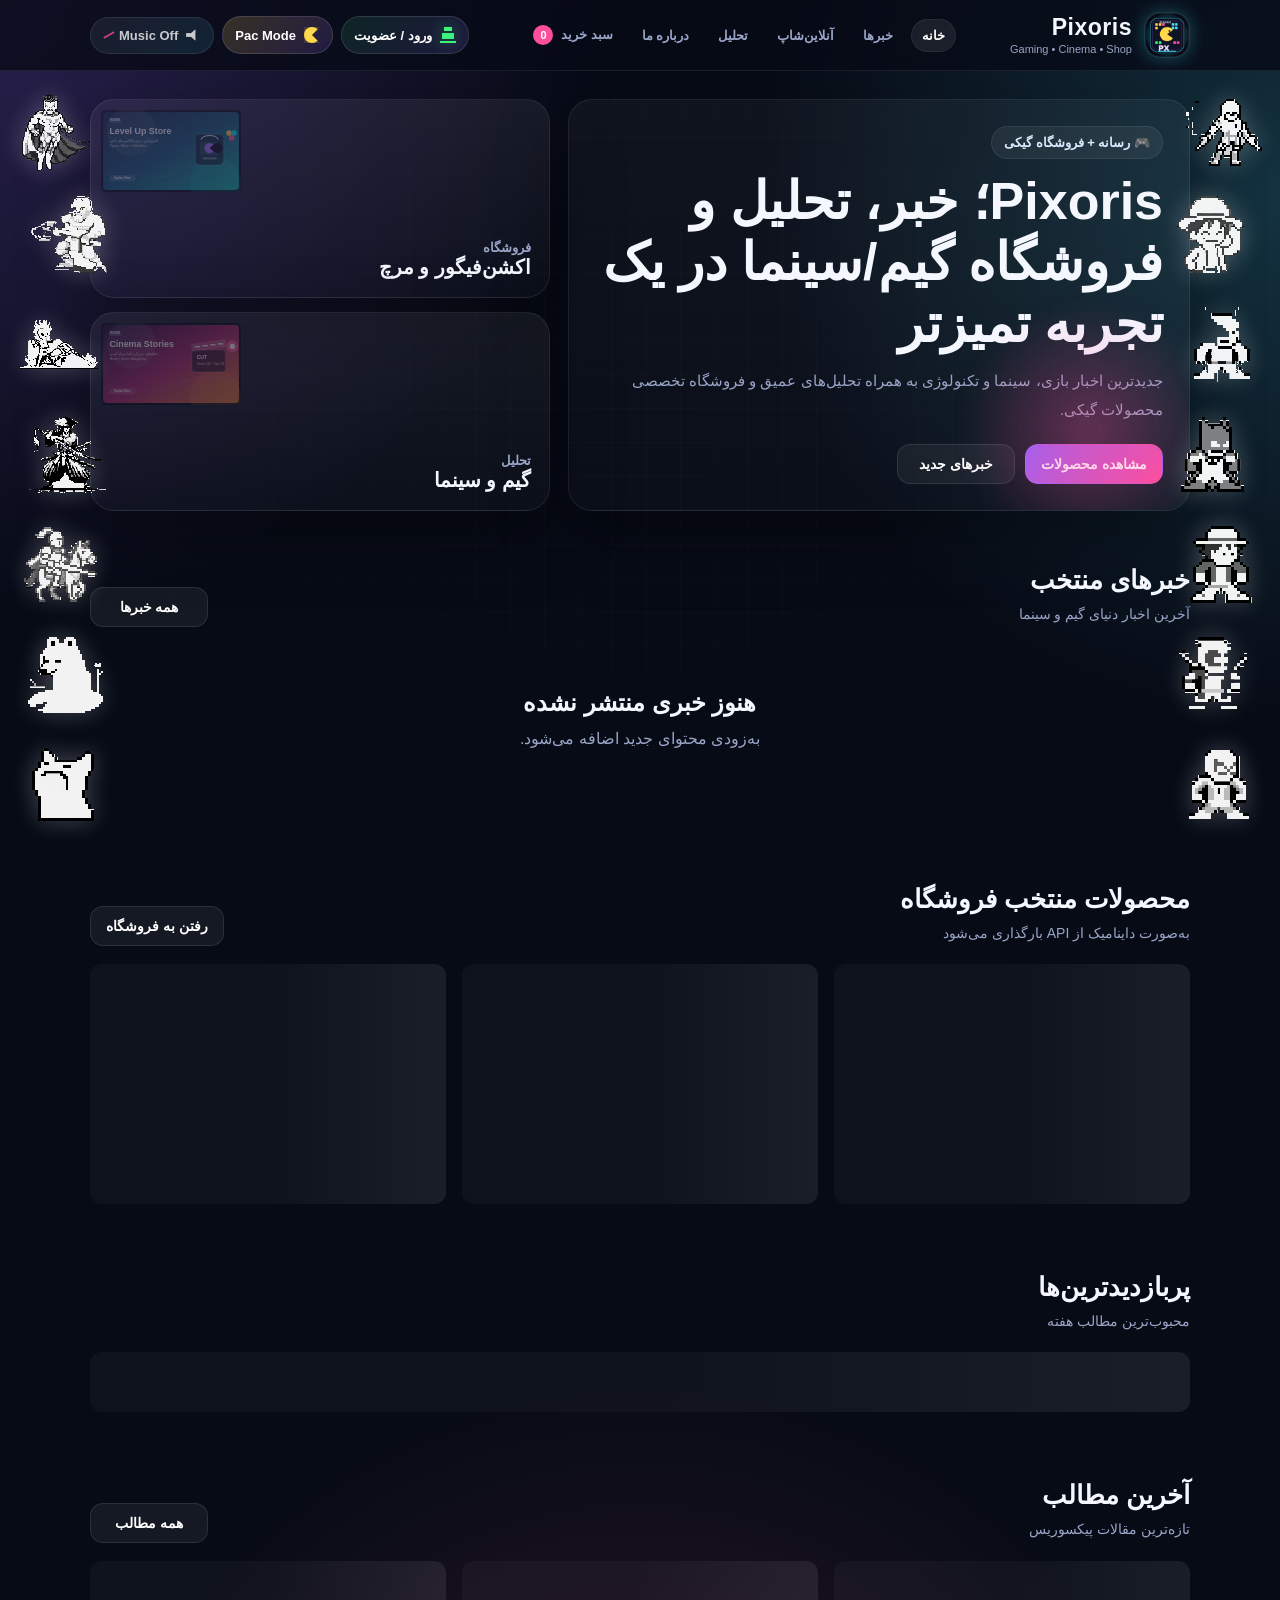
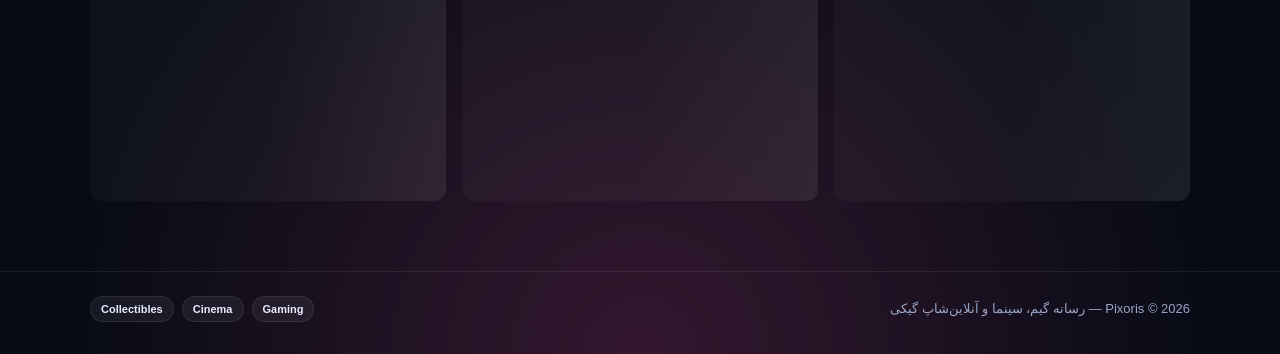
==== commit dbd4448b: "Add files via upload" ====
--- a/index.html
+++ b/index.html
@@ -6,6 +6,9 @@
   <meta name="description" content="Pixoris - رسانه گیم، سینما و فروشگاه گیکی" />
   <meta property="og:title" content="Pixoris" />
   <meta property="og:description" content="خبر، تحلیل و فروشگاه گیم/سینما" />
+  <meta property="og:type" content="website" />
+  <meta property="og:url" content="https://pixoris.pages.dev" />
+  <meta name="twitter:card" content="summary" />
   <title>Pixoris | خانه</title>
   <link rel="stylesheet" href="styles.css" />
 </head>
@@ -127,24 +130,7 @@
             <a class="btn btn-outline" href="news.html">همه خبرها</a>
           </div>
           <div class="featured-posts" data-featured-posts>
-            <!-- Dynamic content loaded from API -->
-            <article class="post-card-clean post-wide reveal">
-              <a class="post-media" href="article.html?id=game-trailer"><img src="assets/card-game.svg" alt="Gaming news" loading="lazy"></a>
-              <div class="post-content">
-                <div class="meta"><span class="tag">Game News</span><span>۶ دقیقه مطالعه</span></div>
-                <h3><a href="article.html?id=game-trailer">معرفی یک بازی اکشن جدید با تمرکز روی جهان پویا</a></h3>
-                <p>در این خبر به جزئیات گیم‌پلی، سیستم پیشرفت و ویژگی‌های گرافیکی بازی پرداخته‌ایم.</p>
-                <a class="read-more" href="article.html?id=game-trailer">خواندن خبر ←</a>
-              </div>
-            </article>
-            <article class="post-card-clean reveal">
-              <a class="post-media" href="article.html?id=cinema-adaptation"><img src="assets/card-cinema.svg" alt="Cinema article" loading="lazy"></a>
-              <div class="post-content">
-                <div class="meta"><span class="tag">Cinema</span><span>۸ دقیقه مطالعه</span></div>
-                <h3><a href="article.html?id=cinema-adaptation">چرا بعضی اقتباس‌های سینمایی از بازی‌ها موفق می‌شوند؟</a></h3>
-                <p>متن کامل زیر کارت قرار گرفته تا پست‌ها شلوغ و فشرده دیده نشوند.</p>
-              </div>
-            </article>
+            <div class="skeleton" style="height:200px"></div>
           </div>
         </div>
       </section>
@@ -154,38 +140,45 @@
           <div class="section-head reveal">
             <div>
               <h2>محصولات منتخب فروشگاه</h2>
-              <p>چیدمان اصلی سایت برای بخش‌های غیرخبری شبیه کارت‌های محصول شد.</p>
+              <p>به‌صورت داینامیک از API بارگذاری می‌شود</p>
             </div>
             <a class="btn btn-outline" href="shop.html">رفتن به فروشگاه</a>
           </div>
+          <div class="product-showcase-grid" data-shop-preview>
+            <div class="skeleton" style="height:240px"></div>
+            <div class="skeleton" style="height:240px"></div>
+            <div class="skeleton" style="height:240px"></div>
+          </div>
+        </div>
+      </section>
+
+      <section class="section compact-section">
+        <div class="container">
+          <div class="section-head reveal">
+            <div>
+              <h2>پربازدیدترین‌ها</h2>
+              <p>محبوب‌ترین مطالب هفته</p>
+            </div>
+          </div>
+          <div class="trending-list" data-trending>
+            <div class="skeleton" style="height:60px"></div>
+          </div>
+        </div>
+      </section>
+
+      <section class="section compact-section">
+        <div class="container">
+          <div class="section-head reveal">
+            <div>
+              <h2>آخرین مطالب</h2>
+              <p>تازه‌ترین مقالات پیکسوریس</p>
+            </div>
+            <a class="btn btn-outline" href="news.html">همه مطالب</a>
+          </div>
           <div class="product-showcase-grid" data-latest-posts>
-            <article class="product-tile reveal">
-              <a class="product-media" href="product.html?id=cyber-hero"><img src="assets/card-shop.svg" alt="" loading="lazy"></a>
-              <div class="product-tile-body">
-                <span class="tag">Figure</span>
-                <h3>اکشن‌فیگور Cyber Hero</h3>
-                <p>مناسب کلکسیون و دکور گیمینگ.</p>
-                <strong class="product-price"><span>قیمت:</span> ۱,۴۹۰,۰۰۰ تومان</strong>
-              </div>
-            </article>
-            <article class="product-tile reveal">
-              <a class="product-media" href="product.html?id=neon-poster"><img src="assets/hero-cinema.svg" alt="" loading="lazy"></a>
-              <div class="product-tile-body">
-                <span class="tag">Poster</span>
-                <h3>پوستر Neon Frame</h3>
-                <p>چاپ پریمیوم برای اتاق گیم و سینما.</p>
-                <strong class="product-price"><span>قیمت:</span> ۳۲۰,۰۰۰ تومان</strong>
-              </div>
-            </article>
-            <article class="product-tile reveal">
-              <a class="product-media" href="product.html?id=pixel-box"><img src="assets/hero-gaming.svg" alt="" loading="lazy"></a>
-              <div class="product-tile-body">
-                <span class="tag">Merch</span>
-                <h3>Pixel Box Collection</h3>
-                <p>پک سورپرایزی با تم آرکید و پیکسلی.</p>
-                <strong class="product-price"><span>قیمت:</span> ۶۹۰,۰۰۰ تومان</strong>
-              </div>
-            </article>
+            <div class="skeleton" style="height:240px"></div>
+            <div class="skeleton" style="height:240px"></div>
+            <div class="skeleton" style="height:240px"></div>
           </div>
         </div>
       </section>
@@ -205,4 +198,4 @@
   <div class="toast" data-toast></div>
   <script src="script.js"></script>
 </body>
-</html>+</html>
--- a/styles.css
+++ b/styles.css
@@ -736,3 +736,410 @@
   .brand-text p { display: none; }
   .section { padding: 26px 0; }
 }
+
+
+/* ============= RTE (Rich Text Editor) ============= */
+.rte-toolbar {
+  display: flex;
+  gap: 4px;
+  flex-wrap: wrap;
+  padding: 10px;
+  background: rgba(255,255,255,.045);
+  border: 1px solid rgba(255,255,255,.08);
+  border-radius: 12px 12px 0 0;
+  border-bottom: 0;
+  align-items: center;
+}
+
+.rte-toolbar button {
+  padding: 7px 11px;
+  border-radius: 8px;
+  border: 1px solid rgba(255,255,255,.08);
+  background: rgba(255,255,255,.06);
+  color: var(--muted);
+  font-weight: 800;
+  font-size: 13px;
+  cursor: pointer;
+  transition: var(--transition);
+  min-width: 34px;
+  text-align: center;
+}
+
+.rte-toolbar button:hover {
+  background: rgba(255,255,255,.12);
+  color: white;
+}
+
+.rte-toolbar button:active {
+  transform: scale(0.95);
+}
+
+.rte-toolbar .toolbar-sep {
+  width: 1px;
+  height: 22px;
+  background: rgba(255,255,255,.1);
+  margin: 0 4px;
+}
+
+.rte-editor {
+  min-height: 300px;
+  max-height: 500px;
+  overflow-y: auto;
+  padding: 16px;
+  background: rgba(255,255,255,.03);
+  border: 1px solid rgba(255,255,255,.08);
+  border-radius: 0 0 12px 12px;
+  color: var(--text);
+  font-size: 15px;
+  line-height: 1.9;
+  outline: none;
+}
+
+.rte-editor:focus {
+  border-color: rgba(78,229,255,.3);
+  box-shadow: 0 0 0 3px rgba(78,229,255,.06);
+}
+
+.rte-editor:empty::before {
+  content: "محتوای مقاله را اینجا بنویسید...";
+  color: var(--muted);
+  opacity: 0.6;
+}
+
+.rte-editor h1 { font-size: 28px; margin: 16px 0 12px; font-weight: 800; }
+.rte-editor h2 { font-size: 22px; margin: 14px 0 10px; font-weight: 800; }
+.rte-editor p { margin: 8px 0; line-height: 1.9; }
+.rte-editor ul, .rte-editor ol { margin: 8px 0; padding-right: 24px; }
+.rte-editor li { margin: 4px 0; }
+.rte-editor img { max-width: 100%; border-radius: 8px; margin: 8px 0; }
+.rte-editor a { color: var(--cyan); text-decoration: underline; }
+.rte-editor blockquote {
+  border-right: 3px solid var(--purple);
+  padding: 8px 16px;
+  margin: 12px 0;
+  background: rgba(146,100,255,.08);
+  border-radius: 0 8px 8px 0;
+}
+.rte-editor b, .rte-editor strong { font-weight: 800; }
+.rte-editor i, .rte-editor em { font-style: italic; }
+.rte-editor s, .rte-editor strike { text-decoration: line-through; }
+
+/* RTE code block + table support (v2.2) */
+.rte-editor pre {
+  background: rgba(0,0,0,.4);
+  border: 1px solid rgba(255,255,255,.1);
+  border-radius: 8px;
+  padding: 14px 16px;
+  margin: 12px 0;
+  overflow-x: auto;
+  direction: ltr;
+  text-align: left;
+  font-family: "Courier New", monospace;
+  font-size: 13px;
+}
+.rte-editor pre code { background: transparent; padding: 0; color: var(--cyan); }
+.rte-editor table { width: 100%; border-collapse: collapse; margin: 12px 0; }
+.rte-editor td, .rte-editor th {
+  border: 1px solid rgba(255,255,255,.15);
+  padding: 8px 12px;
+  text-align: right;
+}
+
+/* ============= v2.2 NEW STYLES ============= */
+
+/* Admin dashboard grid */
+.admin-dashboard-grid {
+  display: grid;
+  grid-template-columns: 1fr 1fr;
+  gap: 16px;
+  margin-top: 20px;
+}
+@media (max-width: 900px) {
+  .admin-dashboard-grid { grid-template-columns: 1fr; }
+}
+
+/* Dashboard post row */
+.dashboard-post-row {
+  display: grid;
+  grid-template-columns: 1fr auto auto auto;
+  gap: 12px;
+  align-items: center;
+  padding: 10px 0;
+  border-bottom: 1px solid var(--line);
+  font-size: 13px;
+}
+.dashboard-post-row:last-child { border-bottom: 0; }
+.dashboard-post-row .muted { color: var(--muted); font-size: 11px; }
+
+/* Category form */
+.category-form {
+  display: grid;
+  grid-template-columns: 1fr 1fr auto auto auto auto;
+  gap: 10px;
+  align-items: end;
+}
+.category-form input, .category-form select {
+  padding: 10px 12px;
+  border: 1px solid rgba(255,255,255,.1);
+  background: rgba(255,255,255,.055);
+  color: white;
+  border-radius: 10px;
+  font-family: inherit;
+  font-size: 13px;
+}
+.cat-color-input {
+  width: 50px !important;
+  height: 42px;
+  padding: 4px !important;
+  border-radius: 10px;
+  cursor: pointer;
+}
+
+/* Category row */
+.category-row {
+  display: grid;
+  grid-template-columns: auto 1fr auto auto auto;
+  gap: 12px;
+  align-items: center;
+  padding: 12px;
+  border: 1px solid var(--line);
+  border-radius: 12px;
+  margin-bottom: 8px;
+  background: rgba(255,255,255,.03);
+}
+.category-row .cat-color {
+  width: 20px; height: 20px; border-radius: 6px; display: inline-block;
+}
+.category-row .cat-info strong { display: block; font-weight: 800; font-size: 14px; }
+.category-row .cat-info .muted { color: var(--muted); font-size: 11px; }
+.category-row .cat-meta { display: flex; gap: 6px; align-items: center; }
+
+/* Product form grid */
+.product-form-grid {
+  display: grid;
+  grid-template-columns: 1fr 1fr;
+  gap: 16px;
+}
+@media (max-width: 760px) {
+  .product-form-grid { grid-template-columns: 1fr; }
+  .category-form { grid-template-columns: 1fr; }
+}
+
+/* Editor grid 2 columns */
+.editor-grid-2 {
+  display: grid;
+  grid-template-columns: 1fr 1fr;
+  gap: 16px;
+}
+@media (max-width: 760px) {
+  .editor-grid-2 { grid-template-columns: 1fr; }
+}
+
+/* SEO details */
+.seo-details {
+  border: 1px solid var(--line);
+  border-radius: 12px;
+  padding: 16px;
+  margin: 16px 0;
+  background: rgba(255,255,255,.02);
+}
+.seo-details summary {
+  cursor: pointer;
+  font-weight: 900;
+  color: var(--cyan);
+  font-size: 14px;
+  padding: 4px 0;
+}
+.seo-details[open] summary { margin-bottom: 14px; }
+
+/* Role badges */
+.role-badge {
+  display: inline-flex;
+  padding: 4px 10px;
+  border-radius: 999px;
+  font-size: 11px;
+  font-weight: 900;
+  border: 1px solid transparent;
+}
+.role-badge.role-super_admin { background: rgba(255,78,156,.15); color: var(--pink); border-color: rgba(255,78,156,.3); }
+.role-badge.role-admin { background: rgba(255,216,76,.15); color: var(--yellow); border-color: rgba(255,216,76,.3); }
+.role-badge.role-editor { background: rgba(78,229,255,.15); color: var(--cyan); border-color: rgba(78,229,255,.3); }
+.role-badge.role-author { background: rgba(57,243,122,.15); color: var(--green); border-color: rgba(57,243,122,.3); }
+.role-badge.user { background: rgba(57,243,122,.14); color: #bfffd4; border-color: rgba(57,243,122,.18); }
+
+/* Post status scheduled */
+.post-status.scheduled { background: rgba(255,216,76,.14); color: #fff0a5; }
+
+/* Media item with delete button */
+.media-item { position: relative; }
+.media-delete-btn {
+  position: absolute;
+  top: 6px; left: 6px;
+  width: 28px !important;
+  height: 28px;
+  min-width: 28px !important;
+  padding: 0 !important;
+  border-radius: 50% !important;
+  opacity: 0;
+  transition: opacity .2s ease;
+}
+.media-item:hover .media-delete-btn { opacity: 1; }
+
+/* Media picker modal */
+.media-picker {
+  position: fixed;
+  inset: 0;
+  background: rgba(0,0,0,.75);
+  z-index: 500;
+  display: flex;
+  align-items: center;
+  justify-content: center;
+  padding: 20px;
+}
+.media-picker-inner {
+  background: var(--card-solid);
+  border: 1px solid var(--line);
+  border-radius: var(--radius-lg);
+  padding: 24px;
+  max-width: 800px;
+  width: 100%;
+  max-height: 80vh;
+  overflow-y: auto;
+}
+.media-picker-header {
+  display: flex;
+  justify-content: space-between;
+  align-items: center;
+  margin-bottom: 16px;
+}
+.media-picker-header h3 { font-size: 18px; }
+
+/* Trending list (homepage) */
+.trending-list { display: grid; gap: 8px; }
+.trending-item {
+  display: flex;
+  align-items: center;
+  gap: 14px;
+  padding: 14px 18px;
+  background: rgba(255,255,255,.03);
+  border: 1px solid var(--line);
+  border-radius: 14px;
+  transition: var(--transition);
+}
+.trending-item:hover { transform: translateX(-4px); border-color: rgba(78,229,255,.3); }
+.trending-item .trending-rank {
+  display: grid;
+  place-items: center;
+  min-width: 36px;
+  height: 36px;
+  border-radius: 12px;
+  background: linear-gradient(135deg, var(--purple), var(--pink));
+  color: white;
+  font-weight: 900;
+  font-size: 16px;
+}
+.trending-item strong { display: block; font-size: 14px; line-height: 1.6; }
+.trending-item .meta { color: var(--muted); font-size: 12px; margin-top: 4px; }
+
+/* 404 error page */
+.error-page {
+  text-align: center;
+  padding: 60px 20px;
+}
+.error-code {
+  font-size: clamp(80px, 18vw, 180px);
+  font-weight: 900;
+  line-height: 1;
+  background: linear-gradient(135deg, var(--cyan), var(--pink));
+  -webkit-background-clip: text;
+  background-clip: text;
+  color: transparent;
+  margin-bottom: 20px;
+  text-shadow: 0 0 60px rgba(255,78,156,.4);
+}
+.error-page h2 { font-size: clamp(20px, 3vw, 28px); margin-bottom: 12px; }
+.error-page p { color: var(--muted); font-size: 15px; margin-bottom: 28px; }
+
+/* Article body styling */
+.article-body { color: var(--text); line-height: 2; font-size: 15px; }
+.article-body p { margin: 14px 0; }
+.article-body h1, .article-body h2, .article-body h3 { margin: 22px 0 12px; line-height: 1.4; }
+.article-body h1 { font-size: 28px; }
+.article-body h2 { font-size: 24px; color: var(--cyan); }
+.article-body h3 { font-size: 20px; }
+.article-body img { max-width: 100%; border-radius: 12px; margin: 16px 0; }
+.article-body a { color: var(--cyan); text-decoration: underline; }
+.article-body ul, .article-body ol { margin: 12px 0; padding-right: 28px; }
+.article-body li { margin: 6px 0; line-height: 1.9; }
+.article-body blockquote {
+  border-right: 4px solid var(--purple);
+  background: rgba(146,100,255,.08);
+  padding: 12px 18px;
+  border-radius: 0 12px 12px 0;
+  margin: 16px 0;
+  color: #e8edff;
+  font-style: italic;
+}
+.article-body pre {
+  background: rgba(0,0,0,.4);
+  border: 1px solid rgba(255,255,255,.1);
+  border-radius: 8px;
+  padding: 14px;
+  overflow-x: auto;
+  direction: ltr;
+  text-align: left;
+  font-family: "Courier New", monospace;
+  font-size: 13px;
+  color: var(--cyan);
+}
+.article-body table { width: 100%; border-collapse: collapse; margin: 16px 0; }
+.article-body td, .article-body th {
+  border: 1px solid rgba(255,255,255,.15);
+  padding: 10px 14px;
+  text-align: right;
+}
+.article-body th { background: rgba(255,255,255,.05); font-weight: 800; }
+
+/* Article tags + share */
+.article-tags {
+  display: flex;
+  gap: 8px;
+  flex-wrap: wrap;
+  margin: 24px 0;
+  padding-top: 20px;
+  border-top: 1px solid var(--line);
+}
+.article-tags .tag { cursor: pointer; }
+.article-share {
+  display: flex;
+  gap: 10px;
+  align-items: center;
+  flex-wrap: wrap;
+  margin: 20px 0;
+  padding: 16px;
+  background: rgba(255,255,255,.03);
+  border-radius: 12px;
+  border: 1px solid var(--line);
+}
+.article-share span { color: var(--muted); font-weight: 800; font-size: 13px; }
+
+/* Breadcrumb */
+.breadcrumb {
+  display: flex;
+  gap: 6px;
+  align-items: center;
+  font-size: 12px;
+  color: var(--muted);
+  margin-bottom: 16px;
+  flex-wrap: wrap;
+}
+.breadcrumb a { color: var(--cyan); }
+.breadcrumb a:hover { text-decoration: underline; }
+
+/* Skeleton (already exists, refined) */
+.skeleton {
+  border-radius: 12px;
+  background: linear-gradient(90deg, rgba(255,255,255,.03) 25%, rgba(255,255,255,.08) 50%, rgba(255,255,255,.03) 75%);
+  background-size: 200% 100%;
+  animation: skeleton 1.5s ease-in-out infinite;
+}
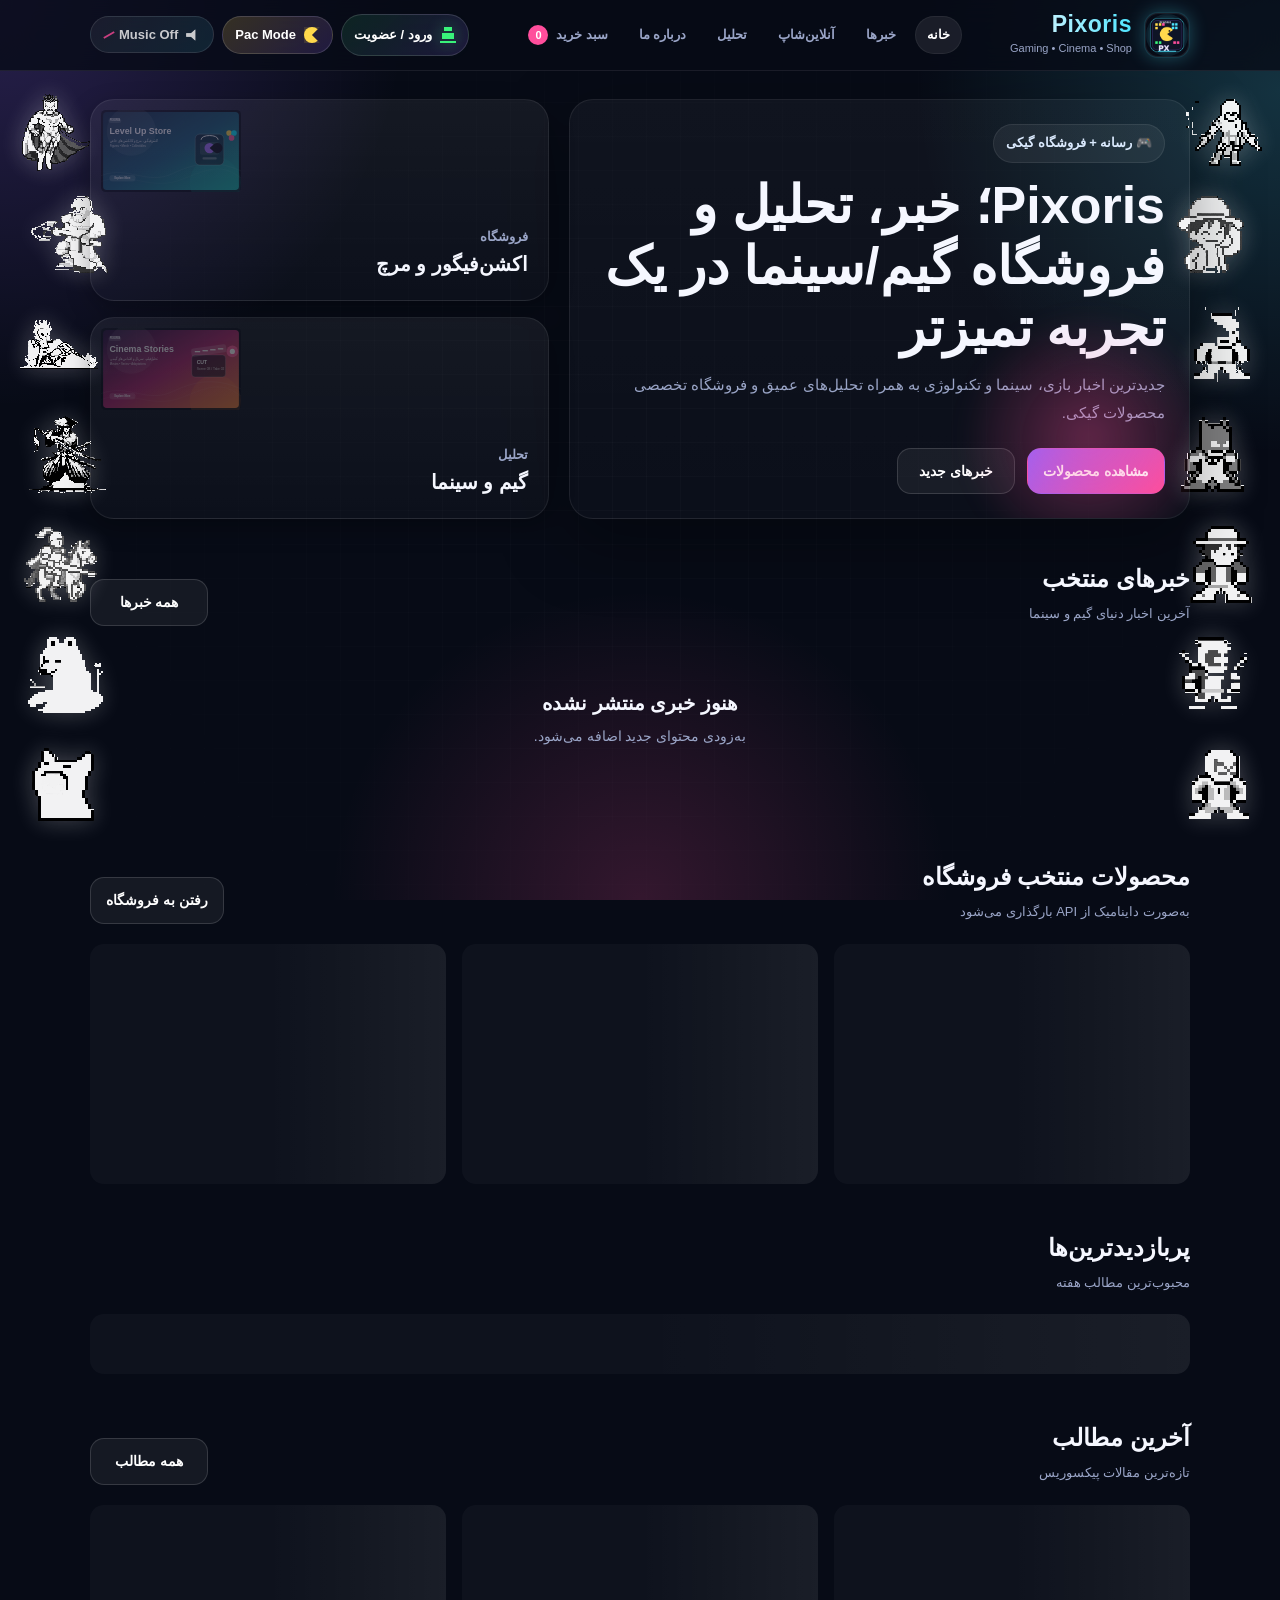
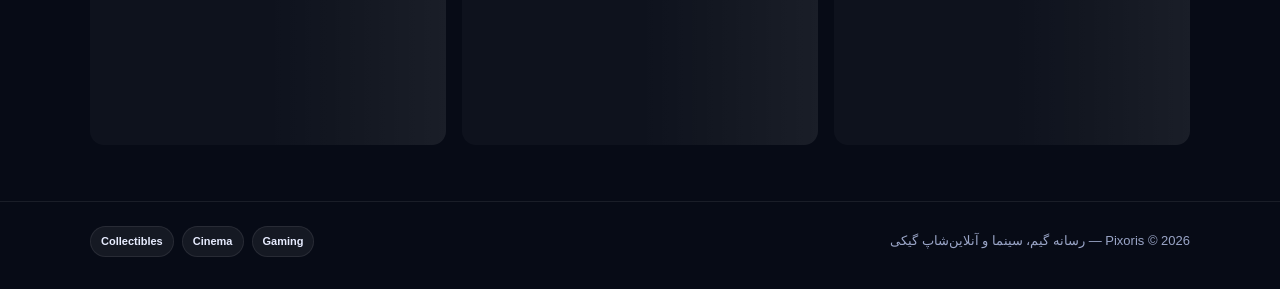
==== commit e29f1698: "Add files via upload" ====
--- a/index.html
+++ b/index.html
@@ -2,6 +2,7 @@
 <html lang="fa" dir="rtl">
 <head>
   <meta charset="UTF-8" />
+  <link rel="icon" type="image/svg+xml" href="assets/logos/favicon.svg" />
   <meta name="viewport" content="width=device-width, initial-scale=1.0" />
   <meta name="description" content="Pixoris - رسانه گیم، سینما و فروشگاه گیکی" />
   <meta property="og:title" content="Pixoris" />
@@ -10,31 +11,31 @@
   <meta property="og:url" content="https://pixoris.pages.dev" />
   <meta name="twitter:card" content="summary" />
   <title>Pixoris | خانه</title>
-  <link rel="stylesheet" href="styles.css" />
+  <link rel="stylesheet" href="css/main.css" />
 </head>
 <body data-page="home">
   <div class="site-shell">
     <div class="pixel-decor" aria-hidden="true">
       <div class="decor-column decor-left">
-        <div class="decor-item d1"><img src="assets/decor-wanda.png" alt="" /></div>
-        <div class="decor-item d2"><img src="assets/decor-kratos.png" alt="" /></div>
-        <div class="decor-item d3"><img src="assets/decor-ghostrider.png" alt="" /></div>
-        <div class="decor-item d4"><img src="assets/decor-samurai.png" alt="" /></div>
-        <div class="decor-item d5"><img src="assets/decor-knight.png" alt="" /></div>
-        <div class="decor-item d6"><img src="assets/decor-frog-dog.png" alt="" /></div>
-        <div class="decor-item d7"><img src="assets/decor-cat-yarn.png" alt="" /></div>
+        <div class="decor-item d1"><img src="assets/decor/decor-wanda.png" alt="" /></div>
+        <div class="decor-item d2"><img src="assets/decor/decor-kratos.png" alt="" /></div>
+        <div class="decor-item d3"><img src="assets/decor/decor-ghostrider.png" alt="" /></div>
+        <div class="decor-item d4"><img src="assets/decor/decor-samurai.png" alt="" /></div>
+        <div class="decor-item d5"><img src="assets/decor/decor-knight.png" alt="" /></div>
+        <div class="decor-item d6"><img src="assets/decor/decor-frog-dog.png" alt="" /></div>
+        <div class="decor-item d7"><img src="assets/decor/decor-cat-yarn.png" alt="" /></div>
       </div>
       <div class="decor-column decor-right">
-        <div class="decor-item d8"><img src="assets/decor-assassin.png" alt="" /></div>
-        <div class="decor-item d9"><img src="assets/decor-luffy.png" alt="" /></div>
-        <div class="decor-item d10"><img src="assets/decor-wolverine.png" alt="" /></div>
-        <div class="decor-item d11"><img src="assets/decor-batman.png" alt="" /></div>
-        <div class="decor-item d12"><img src="assets/decor-luffy-alt.png" alt="" /></div>
-        <div class="decor-item d13"><img src="assets/decor-deadpool.png" alt="" /></div>
-        <div class="decor-item d14"><img src="assets/decor-spiderman.png" alt="" /></div>
+        <div class="decor-item d8"><img src="assets/decor/decor-assassin.png" alt="" /></div>
+        <div class="decor-item d9"><img src="assets/decor/decor-luffy.png" alt="" /></div>
+        <div class="decor-item d10"><img src="assets/decor/decor-wolverine.png" alt="" /></div>
+        <div class="decor-item d11"><img src="assets/decor/decor-batman.png" alt="" /></div>
+        <div class="decor-item d12"><img src="assets/decor/decor-luffy-alt.png" alt="" /></div>
+        <div class="decor-item d13"><img src="assets/decor/decor-deadpool.png" alt="" /></div>
+        <div class="decor-item d14"><img src="assets/decor/decor-spiderman.png" alt="" /></div>
       </div>
     </div>
-    <audio id="bgAudio" loop preload="auto" src="assets/background-music.mp3"></audio>
+    <audio id="bgAudio" loop preload="auto" src="assets/audio/background-music.mp3"></audio>
     <div class="pixel-overlay">
       <div class="scan"></div>
       <div class="pellet p1"></div>
@@ -50,7 +51,7 @@
     <header class="topbar">
       <div class="container topbar-inner">
         <a class="brand" href="index.html">
-          <img class="brand-logo" src="assets/logo-pixoris-small.png" alt="Pixoris logo" />
+          <img class="brand-logo" src="assets/logos/logo-pixoris-small.png" alt="Pixoris logo" />
           <div class="brand-text">
             <h1>Pixoris</h1>
             <p>Gaming • Cinema • Shop</p>
@@ -107,12 +108,12 @@
           </article>
           <aside class="home-quick-panel reveal">
             <a href="shop.html" class="quick-tile">
-              <img src="assets/hero-shop.svg" alt="">
+              <img src="assets/svg/hero-shop.svg" alt="">
               <span>فروشگاه</span>
               <strong>اکشن‌فیگور و مرچ</strong>
             </a>
             <a href="analysis.html" class="quick-tile">
-              <img src="assets/hero-cinema.svg" alt="">
+              <img src="assets/svg/hero-cinema.svg" alt="">
               <span>تحلیل</span>
               <strong>گیم و سینما</strong>
             </a>
@@ -196,6 +197,6 @@
     </footer>
   </div>
   <div class="toast" data-toast></div>
-  <script src="script.js"></script>
+  <script type="module" src="js/script.js"></script>
 </body>
 </html>
--- a/css/main.css
+++ b/css/main.css
@@ -0,0 +1,15 @@
+/* =========================================================
+   Pixoris v4 — Main Stylesheet (entry point)
+   =========================================================
+   This file imports all modular CSS files in the correct order.
+   HTML files should reference THIS file: <link rel="stylesheet" href="css/main.css">
+   ========================================================= */
+
+@import url('tokens.css');
+@import url('base.css');
+@import url('layout.css');
+@import url('topbar.css');
+@import url('components.css');
+@import url('content.css');
+@import url('decor.css');
+@import url('misc.css');
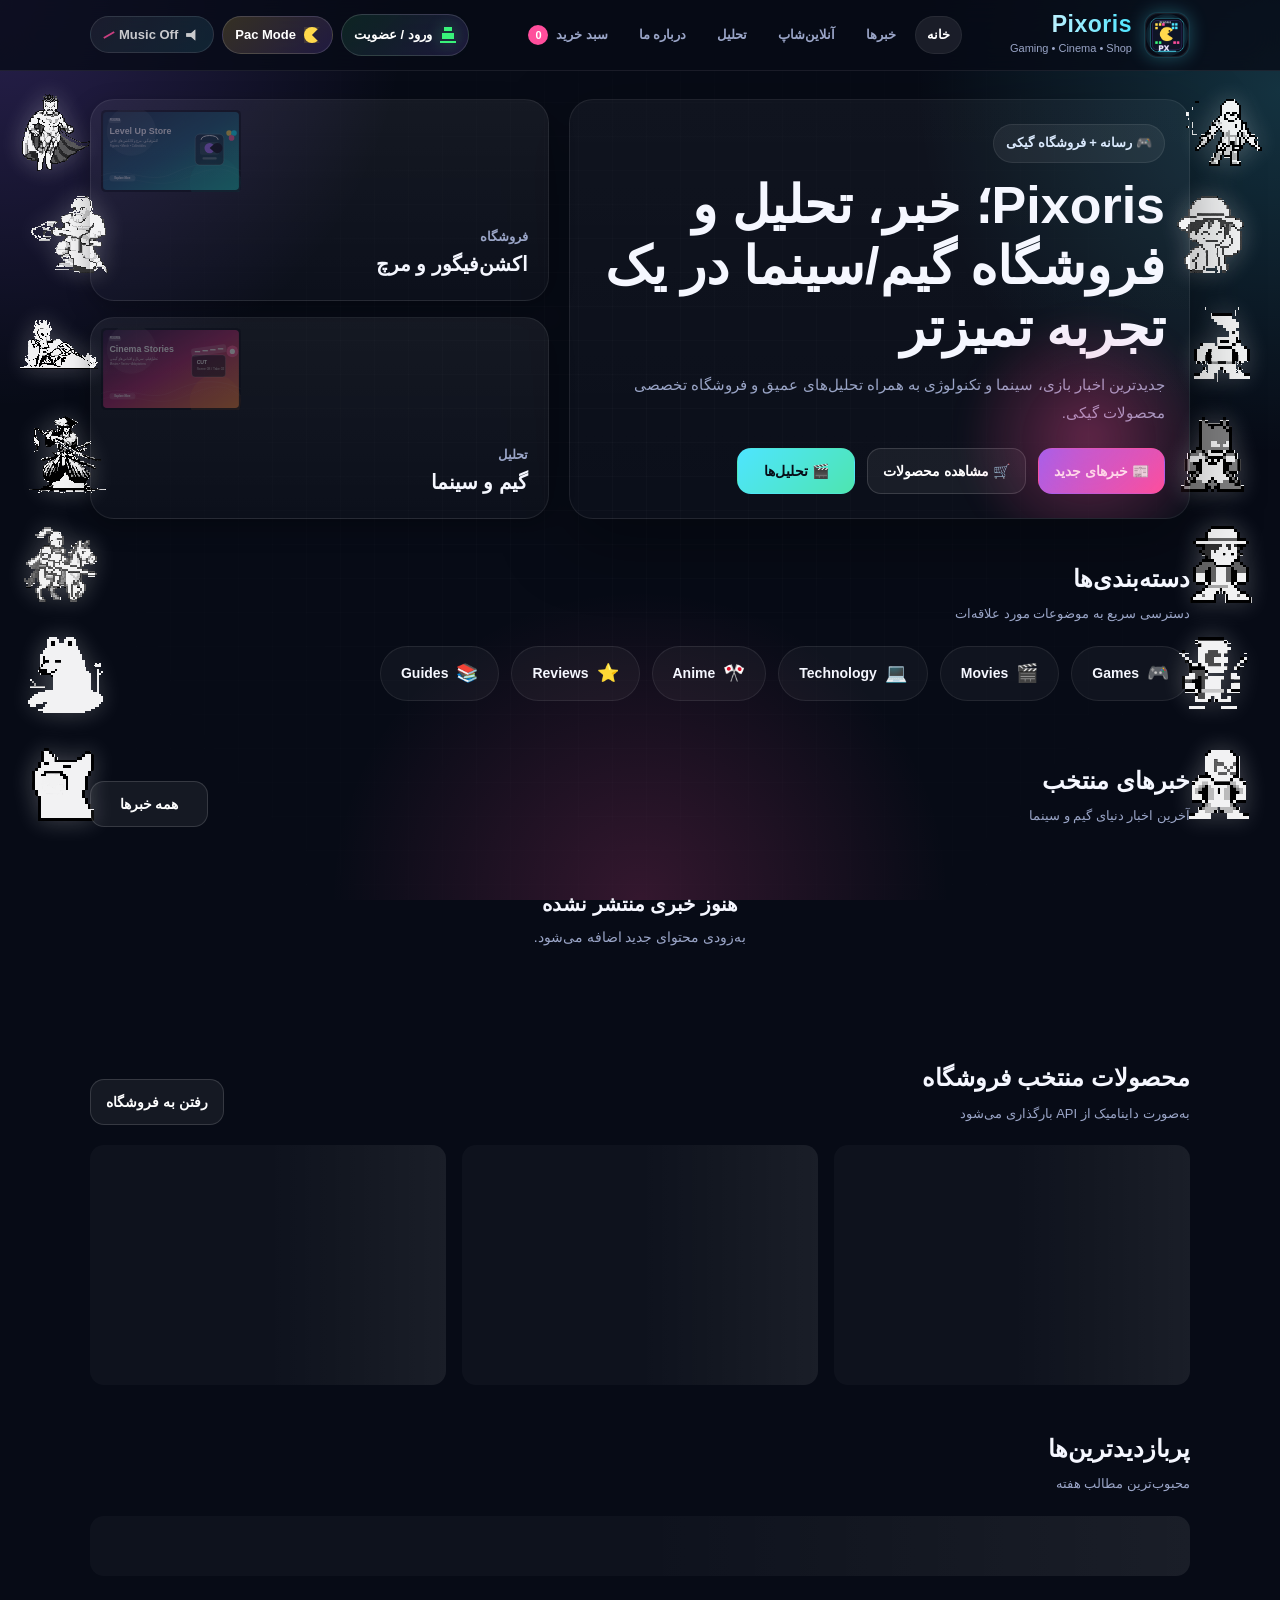
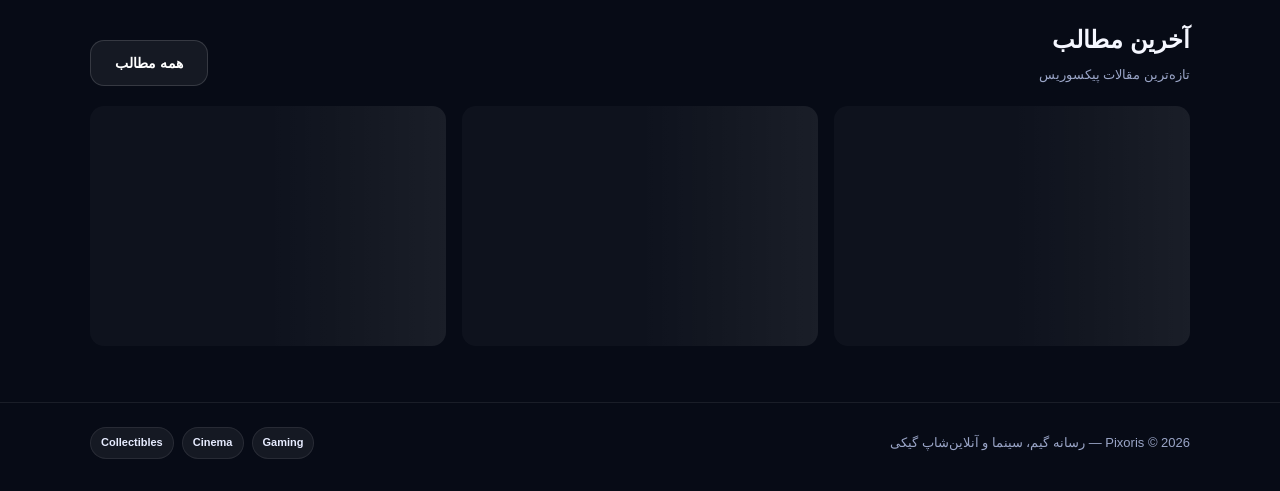
==== commit bf4efbb6: "Add files via upload" ====
--- a/index.html
+++ b/index.html
@@ -102,8 +102,9 @@
             <h2 class="hero-title">Pixoris؛ خبر، تحلیل و فروشگاه گیم/سینما در یک تجربه تمیزتر</h2>
             <p class="hero-desc">جدیدترین اخبار بازی، سینما و تکنولوژی به همراه تحلیل‌های عمیق و فروشگاه تخصصی محصولات گیکی.</p>
             <div class="hero-actions">
-              <a class="btn" href="shop.html">مشاهده محصولات</a>
-              <a class="btn btn-outline" href="news.html">خبرهای جدید</a>
+              <a class="btn" href="news.html">📰 خبرهای جدید</a>
+              <a class="btn btn-outline" href="shop.html">🛒 مشاهده محصولات</a>
+              <a class="btn btn-cyan" href="analysis.html">🎬 تحلیل‌ها</a>
             </div>
           </article>
           <aside class="home-quick-panel reveal">
@@ -118,6 +119,44 @@
               <strong>گیم و سینما</strong>
             </a>
           </aside>
+        </div>
+      </section>
+
+      <!-- Categories Quick Access -->
+      <section class="section compact-section">
+        <div class="container">
+          <div class="section-head reveal">
+            <div>
+              <h2>دسته‌بندی‌ها</h2>
+              <p>دسترسی سریع به موضوعات مورد علاقه‌ات</p>
+            </div>
+          </div>
+          <div class="categories-strip" data-categories-strip>
+            <a href="news.html?category=games" class="cat-chip" style="--cat-color: #4ee5ff">
+              <span class="cat-emoji">🎮</span>
+              <span class="cat-name">Games</span>
+            </a>
+            <a href="news.html?category=movies" class="cat-chip" style="--cat-color: #ff4e9c">
+              <span class="cat-emoji">🎬</span>
+              <span class="cat-name">Movies</span>
+            </a>
+            <a href="news.html?category=technology" class="cat-chip" style="--cat-color: #9264ff">
+              <span class="cat-emoji">💻</span>
+              <span class="cat-name">Technology</span>
+            </a>
+            <a href="news.html?category=anime" class="cat-chip" style="--cat-color: #ffd84c">
+              <span class="cat-emoji">🎌</span>
+              <span class="cat-name">Anime</span>
+            </a>
+            <a href="news.html?category=reviews" class="cat-chip" style="--cat-color: #39f37a">
+              <span class="cat-emoji">⭐</span>
+              <span class="cat-name">Reviews</span>
+            </a>
+            <a href="news.html?category=guides" class="cat-chip" style="--cat-color: #ff7b4e">
+              <span class="cat-emoji">📚</span>
+              <span class="cat-name">Guides</span>
+            </a>
+          </div>
         </div>
       </section>
 
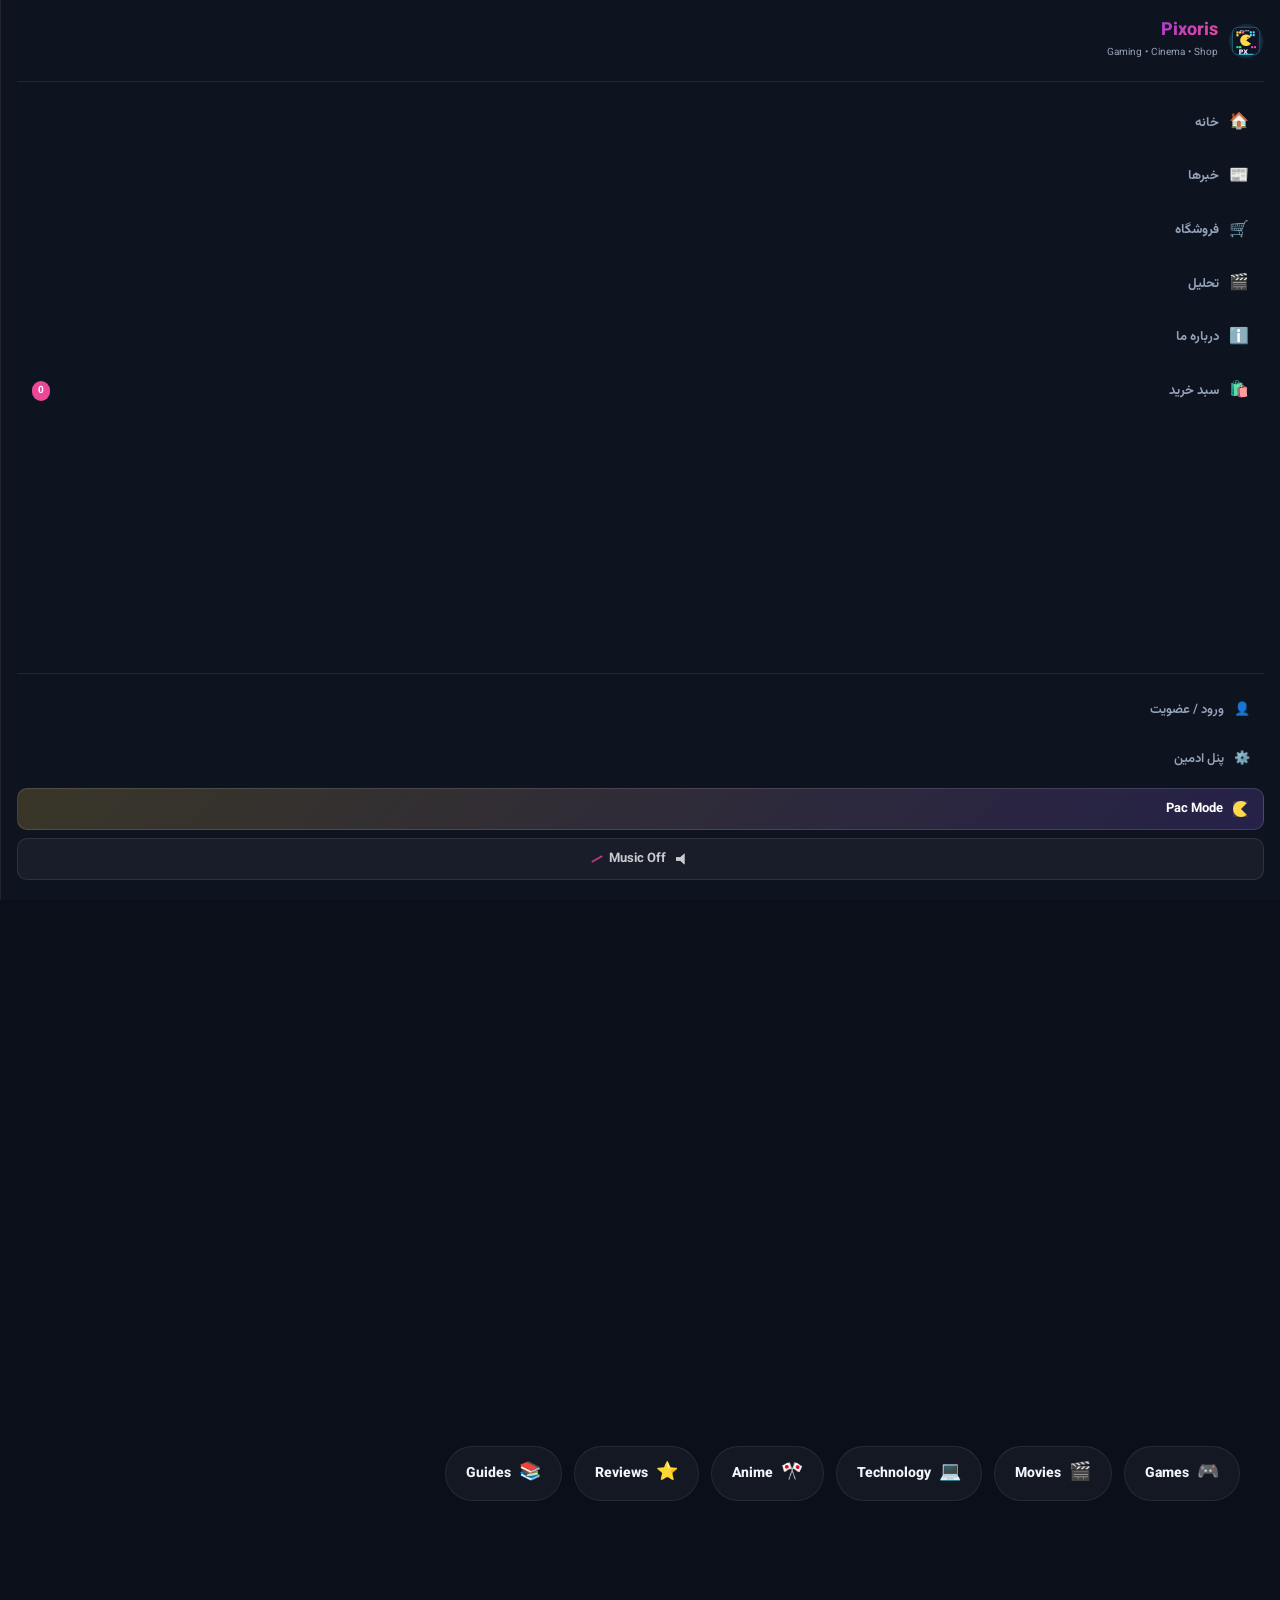
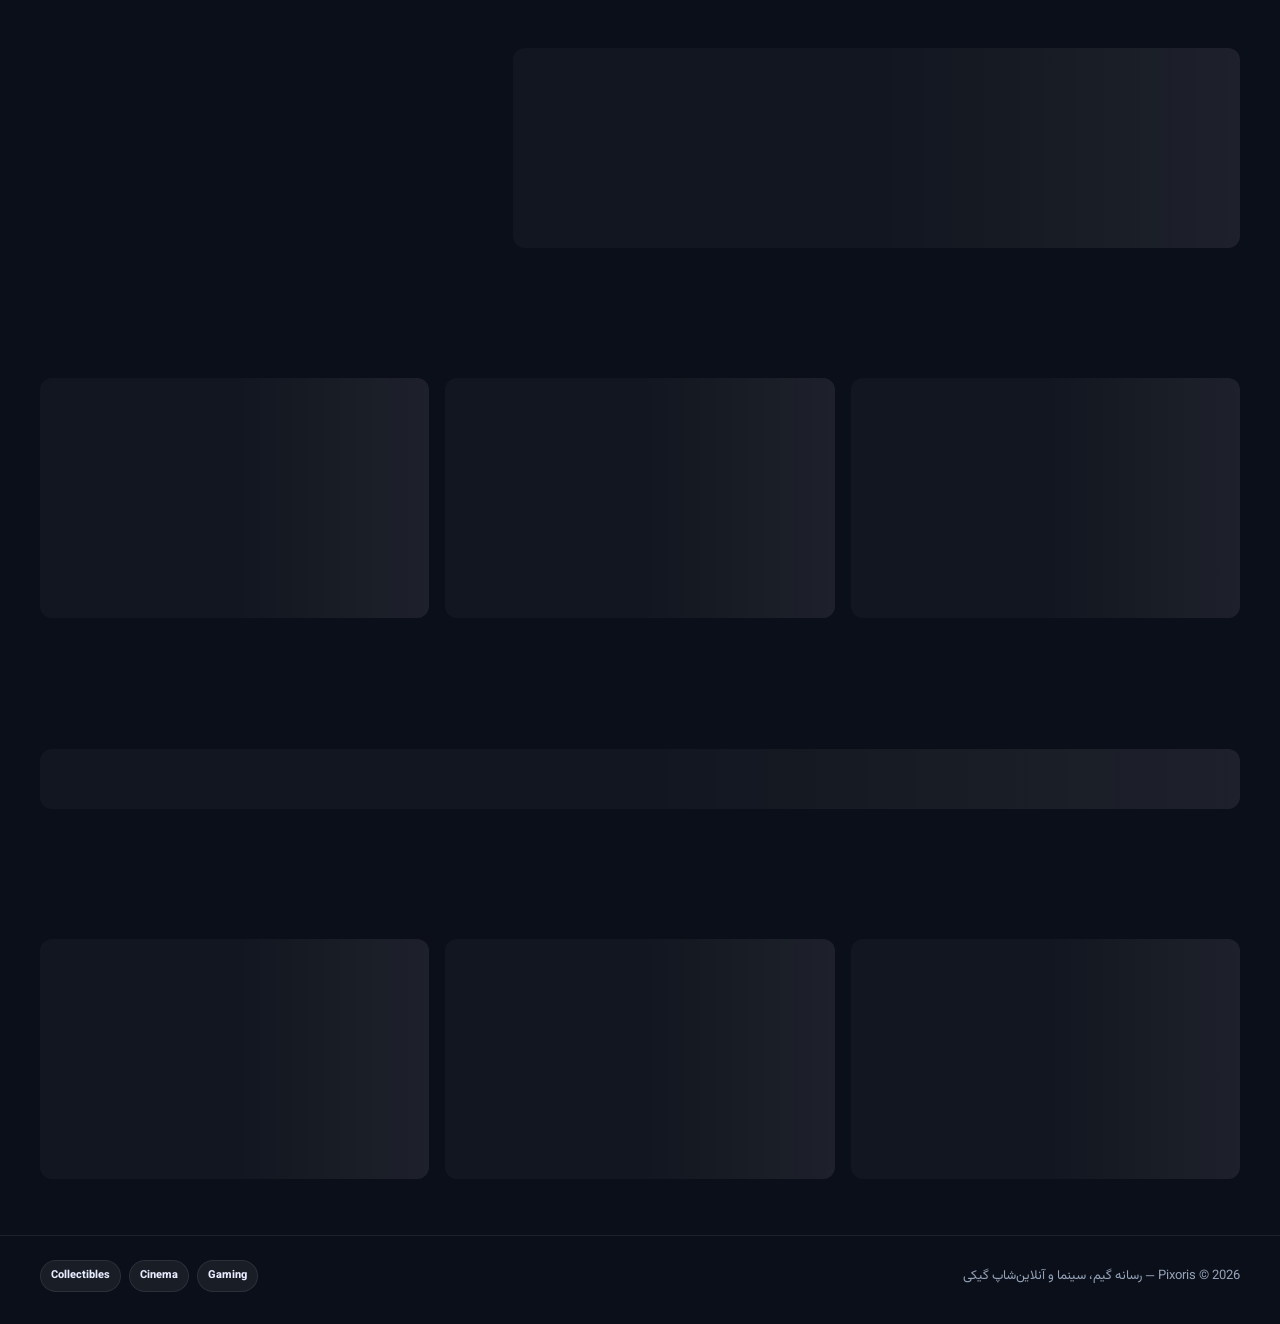
==== commit debf90e1: "Add files via upload" ====
--- a/index.html
+++ b/index.html
@@ -2,6 +2,9 @@
 <html lang="fa" dir="rtl">
 <head>
   <meta charset="UTF-8" />
+  <link rel="preconnect" href="https://fonts.googleapis.com" />
+  <link rel="preconnect" href="https://fonts.gstatic.com" crossorigin />
+  <link href="https://fonts.googleapis.com/css2?family=Vazirmatn:wght@400;500;600;700;800;900&display=swap" rel="stylesheet" />
   <link rel="icon" type="image/svg+xml" href="assets/logos/favicon.svg" />
   <meta name="viewport" content="width=device-width, initial-scale=1.0" />
   <meta name="description" content="Pixoris - رسانه گیم، سینما و فروشگاه گیکی" />
@@ -11,90 +14,77 @@
   <meta property="og:url" content="https://pixoris.pages.dev" />
   <meta name="twitter:card" content="summary" />
   <title>Pixoris | خانه</title>
-  <link rel="stylesheet" href="css/main.css" />
+  <link rel="stylesheet" href="styles.css" />
 </head>
 <body data-page="home">
-  <div class="site-shell">
-    <div class="pixel-decor" aria-hidden="true">
-      <div class="decor-column decor-left">
-        <div class="decor-item d1"><img src="assets/decor/decor-wanda.png" alt="" /></div>
-        <div class="decor-item d2"><img src="assets/decor/decor-kratos.png" alt="" /></div>
-        <div class="decor-item d3"><img src="assets/decor/decor-ghostrider.png" alt="" /></div>
-        <div class="decor-item d4"><img src="assets/decor/decor-samurai.png" alt="" /></div>
-        <div class="decor-item d5"><img src="assets/decor/decor-knight.png" alt="" /></div>
-        <div class="decor-item d6"><img src="assets/decor/decor-frog-dog.png" alt="" /></div>
-        <div class="decor-item d7"><img src="assets/decor/decor-cat-yarn.png" alt="" /></div>
-      </div>
-      <div class="decor-column decor-right">
-        <div class="decor-item d8"><img src="assets/decor/decor-assassin.png" alt="" /></div>
-        <div class="decor-item d9"><img src="assets/decor/decor-luffy.png" alt="" /></div>
-        <div class="decor-item d10"><img src="assets/decor/decor-wolverine.png" alt="" /></div>
-        <div class="decor-item d11"><img src="assets/decor/decor-batman.png" alt="" /></div>
-        <div class="decor-item d12"><img src="assets/decor/decor-luffy-alt.png" alt="" /></div>
-        <div class="decor-item d13"><img src="assets/decor/decor-deadpool.png" alt="" /></div>
-        <div class="decor-item d14"><img src="assets/decor/decor-spiderman.png" alt="" /></div>
-      </div>
-    </div>
-    <audio id="bgAudio" loop preload="auto" src="assets/audio/background-music.mp3"></audio>
-    <div class="pixel-overlay">
-      <div class="scan"></div>
-      <div class="pellet p1"></div>
-      <div class="pellet p2"></div>
-      <div class="pellet p3"></div>
-      <div class="cherry-runner">🍒</div>
-      <div class="pacman-runner"></div>
-      <div class="ghost-runner ghost-1"></div>
-      <div class="ghost-runner ghost-2"></div>
-      <div class="ghost-runner ghost-3"></div>
-    </div>
-
-    <header class="topbar">
-      <div class="container topbar-inner">
-        <a class="brand" href="index.html">
-          <img class="brand-logo" src="assets/logos/logo-pixoris-small.png" alt="Pixoris logo" />
-          <div class="brand-text">
-            <h1>Pixoris</h1>
-            <p>Gaming • Cinema • Shop</p>
-          </div>
-        </a>
-        <nav class="nav-links">
-          <a href="index.html" data-page="home">خانه</a>
-          <a href="news.html" data-page="news">خبرها</a>
-          <a href="shop.html" data-page="shop">آنلاین‌شاپ</a>
-          <a href="analysis.html" data-page="analysis">تحلیل</a>
-          <a href="about.html" data-page="about">درباره ما</a>
-          <a href="cart.html" data-page="cart" class="cart-link">سبد خرید <span data-cart-count>0</span></a>
-        </nav>
-        <div class="header-actions">
-          <a class="auth-entry" href="login.html" data-auth-entry>
-            <span class="auth-pixel"></span>
-            <span class="auth-label">ورود / عضویت</span>
-          </a>
-          <button class="pac-toggle" data-pac-toggle type="button">
-            <span class="pac-icon"></span>
-            <span class="label">Pac Mode</span>
-          </button>
-          <button class="sound-toggle muted" data-sound-toggle type="button" aria-label="play or pause music">
-            <span class="speaker-pixel"></span>
-            <span class="sound-label">Music Off</span>
-          </button>
-          <a class="cart-mini" href="cart.html" aria-label="سبد خرید">🛒 <span data-cart-count>0</span></a>
-          <button class="menu-btn" data-menu-btn type="button">☰</button>
-        </div>
-      </div>
-      <div class="container mobile-nav">
-        <a href="index.html" data-page="home">خانه</a>
-        <a href="news.html" data-page="news">خبرها</a>
-        <a href="shop.html" data-page="shop">آنلاین‌شاپ</a>
-        <a href="analysis.html" data-page="analysis">تحلیل</a>
-        <a href="about.html" data-page="about">درباره ما</a>
-        <a href="cart.html" data-page="cart">سبد خرید</a>
-        <a href="login.html" data-page="login">ورود / عضویت</a>
-        <a href="admin.html" data-page="admin">پنل ادمین</a>
-      </div>
-    </header>
-
-    <main>
+    <button class="sidebar-toggle" data-sidebar-toggle>☰</button>
+    <div class="sidebar-overlay" data-sidebar-overlay></div>
+
+    <aside class="right-sidebar" data-right-sidebar>
+      <a class="right-sidebar-brand" href="index.html">
+        <img src="assets/logos/logo-pixoris-small.png" alt="Pixoris" />
+        <div>
+          <h1>Pixoris</h1>
+          <p>Gaming • Cinema • Shop</p>
+        </div>
+      </a>
+      <nav>
+        <a href="index.html" data-page="home"><span class="nav-emoji">🏠</span> خانه</a>
+        <a href="news.html" data-page="news"><span class="nav-emoji">📰</span> خبرها</a>
+        <a href="shop.html" data-page="shop"><span class="nav-emoji">🛒</span> فروشگاه</a>
+        <a href="analysis.html" data-page="analysis"><span class="nav-emoji">🎬</span> تحلیل</a>
+        <a href="about.html" data-page="about"><span class="nav-emoji">ℹ️</span> درباره ما</a>
+        <a href="cart.html" data-page="cart"><span class="nav-emoji">🛍️</span> سبد خرید <span data-cart-count style="background:var(--accent);color:white;font-size:10px;padding:2px 6px;border-radius:99px;margin-right:auto;">0</span></a>
+      </nav>
+      <div class="right-sidebar-footer">
+        <a href="login.html"><span class="nav-emoji">👤</span> ورود / عضویت</a>
+        <a href="admin.html"><span class="nav-emoji">⚙️</span> پنل ادمین</a>
+        <button class="pac-toggle" data-pac-toggle type="button" style="display:flex;align-items:center;gap:10px;padding:10px 14px;border-radius:10px;background:linear-gradient(135deg,rgba(255,216,76,.18),rgba(146,100,255,.18));border:1px solid rgba(255,255,255,.12);color:white;font-size:13px;font-weight:700;cursor:pointer;width:100%;">
+          <span class="pac-icon" style="width:16px;height:16px;border-radius:50%;background:#ffd84c;clip-path:polygon(100% 0,50% 50%,100% 100%,0 100%,0 0);box-shadow:0 0 15px rgba(255,216,76,.55);"></span>
+          <span>Pac Mode</span>
+        </button>
+        <button class="sound-toggle muted" data-sound-toggle type="button" style="display:flex;align-items:center;gap:10px;padding:10px 14px;border-radius:10px;background:rgba(255,255,255,.06);border:1px solid rgba(255,255,255,.12);color:white;font-size:13px;font-weight:700;cursor:pointer;width:100%;">
+          <span class="speaker-pixel" style="position:relative;width:15px;height:12px;background:currentColor;clip-path:polygon(0 35%,32% 35%,60% 5%,60% 95%,32% 65%,0 65%);"></span>
+          <span class="sound-label">Music Off</span>
+        </button>
+      </div>
+    </aside>
+
+    <div class="main-content">
+      <div class="pixel-decor" aria-hidden="true">
+        <div class="decor-column decor-left">
+          <div class="decor-item d1"><img src="assets/decor/decor-wanda.png" alt="" /></div>
+          <div class="decor-item d2"><img src="assets/decor/decor-kratos.png" alt="" /></div>
+          <div class="decor-item d3"><img src="assets/decor/decor-ghostrider.png" alt="" /></div>
+          <div class="decor-item d4"><img src="assets/decor/decor-samurai.png" alt="" /></div>
+          <div class="decor-item d5"><img src="assets/decor/decor-knight.png" alt="" /></div>
+          <div class="decor-item d6"><img src="assets/decor/decor-frog-dog.png" alt="" /></div>
+          <div class="decor-item d7"><img src="assets/decor/decor-cat-yarn.png" alt="" /></div>
+        </div>
+        <div class="decor-column decor-right">
+          <div class="decor-item d8"><img src="assets/decor/decor-assassin.png" alt="" /></div>
+          <div class="decor-item d9"><img src="assets/decor/decor-luffy.png" alt="" /></div>
+          <div class="decor-item d10"><img src="assets/decor/decor-wolverine.png" alt="" /></div>
+          <div class="decor-item d11"><img src="assets/decor/decor-batman.png" alt="" /></div>
+          <div class="decor-item d12"><img src="assets/decor/decor-luffy-alt.png" alt="" /></div>
+          <div class="decor-item d13"><img src="assets/decor/decor-deadpool.png" alt="" /></div>
+          <div class="decor-item d14"><img src="assets/decor/decor-spiderman.png" alt="" /></div>
+        </div>
+      </div>
+      <audio id="bgAudio" loop preload="auto" src="assets/audio/background-music.mp3"></audio>
+      <div class="pixel-overlay">
+        <div class="scan"></div>
+        <div class="pellet p1"></div>
+        <div class="pellet p2"></div>
+        <div class="pellet p3"></div>
+        <div class="cherry-runner">🍒</div>
+        <div class="pacman-runner"></div>
+        <div class="ghost-runner ghost-1"></div>
+        <div class="ghost-runner ghost-2"></div>
+        <div class="ghost-runner ghost-3"></div>
+      </div>
+
+      <main>
       <section class="hero home-hero-clean">
         <div class="container hero-grid hero-grid-clean">
           <article class="hero-panel reveal">
@@ -235,6 +225,8 @@
       </div>
     </footer>
   </div>
+    </div>
+
   <div class="toast" data-toast></div>
   <script type="module" src="js/script.js"></script>
 </body>
--- a/styles.css
+++ b/styles.css
@@ -0,0 +1,3086 @@
+/* =========================================================
+   Pixoris v4.3 — Design Tokens (New Brand Palette)
+   ========================================================= */
+:root {
+  /* Backgrounds — darker, more cinematic */
+  --bg: #0B0F19;
+  --bg-soft: #121826;
+  --bg-elevated: #1A2235;
+  --card: #1A2235;
+  --card-solid: #1A2235;
+  --card-hover: #232D44;
+  --sidebar-bg: #0E1320;
+  --sidebar-active: rgba(124, 58, 237, 0.15);
+
+  /* Lines */
+  --line: rgba(255, 255, 255, 0.08);
+  --line-strong: rgba(255, 255, 255, 0.14);
+  --line-primary: rgba(124, 58, 237, 0.3);
+  --line-secondary: rgba(6, 182, 212, 0.3);
+
+  /* Text */
+  --text: #F1F5F9;
+  --text-muted: #94A3B8;
+  --text-dim: #64748B;
+  --text-inverse: #0B0F19;
+
+  /* Brand colors (NEW v4.3) */
+  --primary: #7C3AED;        /* Purple — main brand */
+  --primary-light: #A78BFA;
+  --primary-dark: #5B21B6;
+  --secondary: #06B6D4;      /* Cyan — accent */
+  --secondary-light: #67E8F9;
+  --accent: #EC4899;         /* Pink — highlights */
+  --accent-light: #F9A8D4;
+  --success: #10B981;
+  --warning: #F59E0B;
+  --danger: #EF4444;
+  --info: #3B82F6;
+
+  /* Legacy aliases (for backward compat with existing CSS) */
+  --cyan: var(--secondary);
+  --purple: var(--primary);
+  --pink: var(--accent);
+  --yellow: var(--warning);
+  --green: var(--success);
+  --orange: #F97316;
+  --red: var(--danger);
+
+  /* Shadows */
+  --shadow-sm: 0 1px 2px rgba(0, 0, 0, 0.3);
+  --shadow-md: 0 4px 12px rgba(0, 0, 0, 0.4);
+  --shadow-lg: 0 12px 32px rgba(0, 0, 0, 0.5);
+  --shadow-glow-primary: 0 0 24px rgba(124, 58, 237, 0.35);
+  --shadow-glow-secondary: 0 0 24px rgba(6, 182, 212, 0.35);
+  --shadow-glow-accent: 0 0 24px rgba(236, 72, 153, 0.35);
+
+  /* Radius */
+  --radius-xs: 4px;
+  --radius-sm: 8px;
+  --radius-md: 12px;
+  --radius-lg: 16px;
+  --radius-xl: 20px;
+  --radius-full: 9999px;
+
+  /* Spacing scale */
+  --space-1: 4px;
+  --space-2: 8px;
+  --space-3: 12px;
+  --space-4: 16px;
+  --space-5: 20px;
+  --space-6: 24px;
+  --space-8: 32px;
+  --space-10: 40px;
+  --space-12: 48px;
+  --space-16: 64px;
+
+  /* Typography */
+  --font-main: "Vazirmatn", Tahoma, Arial, sans-serif;
+  --font-pixel: "Courier New", monospace;
+  --font-mono: "SFMono-Regular", "Consolas", "Courier New", monospace;
+  --fs-xs: 11px;
+  --fs-sm: 13px;
+  --fs-base: 14px;
+  --fs-md: 15px;
+  --fs-lg: 17px;
+  --fs-xl: 20px;
+  --fs-2xl: 24px;
+  --fs-3xl: 30px;
+  --fs-4xl: 40px;
+
+  /* Transitions */
+  --transition-fast: 0.12s ease;
+  --transition: 0.2s ease;
+  --transition-slow: 0.4s ease;
+
+  /* Layout */
+  --container-w: 1200px;
+  --topbar-h: 64px;
+  --admin-sidebar-w: 240px;
+  --admin-sidebar-collapsed: 64px;
+  --admin-statusbar-h: 32px;
+
+  /* Z-index */
+  --z-sidebar: 30;
+  --z-topbar: 40;
+  --z-overlay: 100;
+  --z-modal: 200;
+  --z-toast: 300;
+  --z-command: 400;
+}
+
+/* Vazirmatn font (Persian) — loaded from Google Fonts CDN */
+/* Vazirmatn font loaded via HTML <link> for performance */
+/* =========================================================
+   Pixoris v4 — Base Reset & Typography
+   ========================================================= */
+
+* { box-sizing: border-box; margin: 0; padding: 0; }
+
+html { scroll-behavior: smooth; -webkit-text-size-adjust: 100%; }
+
+body {
+  font-family: var(--font-main);
+  color: var(--text);
+  background:
+    radial-gradient(circle at 0% 0%, rgba(146, 100, 255, 0.24), transparent 26%),
+    radial-gradient(circle at 100% 10%, rgba(78, 229, 255, 0.18), transparent 24%),
+    radial-gradient(circle at 50% 100%, rgba(255, 78, 156, 0.18), transparent 28%),
+    var(--bg);
+  background-attachment: fixed;
+  min-height: 100vh;
+  overflow-x: hidden;
+  line-height: 1.6;
+  font-size: var(--fs-base);
+  -webkit-font-smoothing: antialiased;
+  -moz-osx-font-smoothing: grayscale;
+}
+
+a { color: inherit; text-decoration: none; transition: color var(--transition-fast); }
+a:hover { color: var(--cyan); }
+
+img { max-width: 100%; display: block; }
+
+button, input, select, textarea { font-family: inherit; color: inherit; }
+
+::selection { background: var(--purple); color: white; }
+
+/* Scrollbar */
+::-webkit-scrollbar { width: 10px; height: 10px; }
+::-webkit-scrollbar-track { background: var(--bg-soft); }
+::-webkit-scrollbar-thumb { background: rgba(255, 255, 255, 0.12); border-radius: 5px; }
+::-webkit-scrollbar-thumb:hover { background: rgba(78, 229, 255, 0.3); }
+
+/* Headings */
+h1, h2, h3, h4, h5, h6 { line-height: 1.3; font-weight: 800; }
+
+/* Code */
+code, pre { font-family: var(--font-mono); }
+/* =========================================================
+   Pixoris v4 — Layout Helpers
+   ========================================================= */
+
+.container {
+  width: min(var(--container-w), calc(100% - 34px));
+  margin: 0 auto;
+}
+
+.site-shell {
+  position: relative;
+  isolation: isolate;
+  min-height: 100vh;
+  display: flex;
+  flex-direction: column;
+}
+
+.site-shell::before {
+  content: "";
+  position: fixed; inset: 0;
+  pointer-events: none;
+  background-image:
+    linear-gradient(rgba(255, 255, 255, 0.02) 1px, transparent 1px),
+    linear-gradient(90deg, rgba(255, 255, 255, 0.02) 1px, transparent 1px);
+  background-size: 34px 34px;
+  mask-image: radial-gradient(circle at center, black, transparent 95%);
+  z-index: 0;
+}
+
+main { flex: 1; position: relative; z-index: 1; }
+
+/* Sections */
+.section { padding: var(--space-8) 0; }
+.compact-section { padding: var(--space-6) 0; }
+
+.section-head {
+  display: flex;
+  justify-content: space-between;
+  align-items: end;
+  gap: var(--space-4);
+  margin-bottom: var(--space-5);
+}
+.section-head h2 { font-size: var(--fs-2xl); }
+.section-head p { color: var(--text-muted); margin-top: var(--space-2); line-height: 1.8; font-size: var(--fs-sm); }
+
+/* Grids */
+.grid-2 { display: grid; grid-template-columns: repeat(2, 1fr); gap: var(--space-4); }
+.grid-3 { display: grid; grid-template-columns: repeat(3, 1fr); gap: var(--space-4); }
+.cards-grid { display: grid; grid-template-columns: repeat(3, 1fr); gap: var(--space-4); }
+
+/* Skeleton loaders */
+.skeleton {
+  background: linear-gradient(90deg,
+    rgba(255, 255, 255, 0.03) 25%,
+    rgba(255, 255, 255, 0.08) 50%,
+    rgba(255, 255, 255, 0.03) 75%);
+  background-size: 200% 100%;
+  animation: skeleton 1.5s ease-in-out infinite;
+  border-radius: var(--radius-md);
+}
+@keyframes skeleton {
+  0% { background-position: 200% 0; }
+  100% { background-position: -200% 0; }
+}
+
+/* Reveal animation */
+.reveal {
+  opacity: 0;
+  transform: translateY(20px);
+  transition: opacity 0.4s ease, transform 0.4s ease;
+}
+.reveal.visible {
+  opacity: 1;
+  transform: translateY(0);
+}
+
+/* Loading spinner */
+.loading-spinner {
+  display: inline-block;
+  width: 20px; height: 20px;
+  border: 2px solid rgba(255, 255, 255, 0.1);
+  border-top-color: var(--cyan);
+  border-radius: 50%;
+  animation: spin 0.8s linear infinite;
+}
+@keyframes spin { to { transform: rotate(360deg); } }
+
+/* Empty state */
+.empty-cart, .empty-state {
+  padding: 44px var(--space-5);
+  text-align: center;
+}
+.empty-cart h3, .empty-state h3 { font-size: var(--fs-xl); margin-bottom: var(--space-2); }
+.empty-cart p, .empty-state p { color: var(--text-muted); line-height: 1.8; margin-bottom: var(--space-5); }
+
+/* Breadcrumb */
+.breadcrumb {
+  display: flex;
+  gap: var(--space-2);
+  align-items: center;
+  font-size: var(--fs-xs);
+  color: var(--text-muted);
+  margin-bottom: var(--space-4);
+  flex-wrap: wrap;
+}
+.breadcrumb a { color: var(--cyan); }
+.breadcrumb a:hover { text-decoration: underline; }
+/* =========================================================
+   Pixoris v4 — Topbar, Navigation, Header Actions
+   ========================================================= */
+
+.topbar {
+  position: sticky;
+  top: 0;
+  z-index: 40;
+  backdrop-filter: blur(18px);
+  -webkit-backdrop-filter: blur(18px);
+  background: rgba(7, 11, 22, 0.78);
+  border-bottom: 1px solid var(--line);
+}
+
+.topbar-inner {
+  min-height: var(--topbar-h);
+  display: flex;
+  align-items: center;
+  justify-content: space-between;
+  gap: var(--space-4);
+}
+
+/* Brand */
+.brand {
+  display: flex;
+  align-items: center;
+  gap: var(--space-3);
+  transition: transform var(--transition);
+}
+.brand:hover { transform: translateY(-1px); }
+
+.brand-logo {
+  width: 46px; height: 46px;
+  border-radius: var(--radius-md);
+  object-fit: cover;
+  box-shadow: 0 0 18px rgba(78, 229, 255, 0.28),
+              inset 0 0 0 1px rgba(255, 255, 255, 0.08);
+  border: 1px solid rgba(78, 229, 255, 0.22);
+  background: var(--bg);
+}
+
+.brand-text h1 {
+  font-size: 23px;
+  line-height: 1;
+  letter-spacing: 0.5px;
+  background: linear-gradient(90deg, var(--text), var(--cyan));
+  -webkit-background-clip: text;
+  background-clip: text;
+  color: transparent;
+}
+.brand-text p {
+  color: var(--text-muted);
+  margin-top: 4px;
+  font-size: 11px;
+}
+
+/* Navigation */
+.nav-links {
+  display: flex;
+  align-items: center;
+  gap: 7px;
+  flex-wrap: wrap;
+}
+.nav-links a {
+  padding: 9px 12px;
+  border-radius: var(--radius-full);
+  color: var(--text-muted);
+  font-weight: 800;
+  font-size: var(--fs-sm);
+  transition: all var(--transition);
+}
+.nav-links a:hover,
+.nav-links a.active {
+  color: white;
+  background: rgba(255, 255, 255, 0.08);
+  box-shadow: inset 0 0 0 1px rgba(255, 255, 255, 0.06);
+}
+
+/* Header actions */
+.header-actions {
+  display: flex;
+  align-items: center;
+  gap: var(--space-2);
+  flex-shrink: 0;
+}
+.header-actions > * { direction: rtl; }
+
+/* Pill buttons (auth, pac, sound) */
+.auth-entry, .pac-toggle, .sound-toggle {
+  display: inline-flex;
+  align-items: center;
+  gap: var(--space-2);
+  border-radius: var(--radius-full);
+  border: 1px solid var(--line-strong);
+  color: white;
+  font-weight: 900;
+  font-size: var(--fs-sm);
+  padding: 10px 12px;
+  cursor: pointer;
+  transition: all var(--transition);
+}
+
+.auth-entry {
+  background: linear-gradient(135deg, rgba(57, 243, 122, 0.11), rgba(146, 100, 255, 0.16));
+}
+.auth-entry:hover {
+  transform: translateY(-2px);
+  box-shadow: var(--shadow-md);
+}
+
+.pac-toggle {
+  background: linear-gradient(135deg, rgba(255, 216, 76, 0.18), rgba(146, 100, 255, 0.18));
+}
+.pac-toggle:hover {
+  transform: translateY(-2px);
+  box-shadow: var(--shadow-md);
+}
+
+.sound-toggle {
+  background: linear-gradient(135deg, rgba(255, 255, 255, 0.08), rgba(78, 229, 255, 0.14));
+  min-width: 118px;
+  justify-content: center;
+}
+.sound-toggle:hover {
+  transform: translateY(-2px);
+  box-shadow: var(--shadow-md);
+}
+.sound-toggle.muted { opacity: 0.78; }
+
+/* Pixel icons */
+.auth-pixel {
+  width: 16px; height: 16px;
+  display: inline-block;
+  background:
+    linear-gradient(currentColor 0 0) 4px 0 / 8px 4px no-repeat,
+    linear-gradient(currentColor 0 0) 2px 6px / 12px 6px no-repeat,
+    linear-gradient(currentColor 0 0) 0 14px / 16px 2px no-repeat;
+  color: var(--green);
+  image-rendering: pixelated;
+  filter: drop-shadow(0 0 8px rgba(57, 243, 122, 0.42));
+}
+
+.pac-icon {
+  width: 16px; height: 16px;
+  border-radius: 50%;
+  background: var(--yellow);
+  clip-path: polygon(100% 0, 50% 50%, 100% 100%, 0 100%, 0 0);
+  box-shadow: 0 0 15px rgba(255, 216, 76, 0.55);
+}
+
+.speaker-pixel {
+  position: relative;
+  width: 15px; height: 12px;
+  background: currentColor;
+  clip-path: polygon(0 35%, 32% 35%, 60% 5%, 60% 95%, 32% 65%, 0 65%);
+}
+.speaker-pixel::before, .speaker-pixel::after {
+  content: ""; position: absolute; top: 12px;
+  border: 2px solid transparent;
+  border-right-color: currentColor;
+  border-top-color: currentColor;
+  width: 8px; height: 8px;
+  right: -4px;
+  transform: rotate(45deg);
+}
+.speaker-pixel::after { width: 12px; height: 12px; right: -8px; top: 10px; opacity: 0.7; }
+.sound-toggle.muted .speaker-pixel::before,
+.sound-toggle.muted .speaker-pixel::after { opacity: 0.15; }
+.sound-toggle.muted .speaker-pixel { box-shadow: inset 0 0 0 999px rgba(255, 255, 255, 0.9); }
+.sound-toggle.muted::after {
+  content: ""; width: 12px; height: 2px;
+  background: var(--pink);
+  transform: rotate(-30deg);
+  margin-inline-start: -4px;
+}
+
+/* Cart mini */
+.cart-mini {
+  display: none;
+  align-items: center;
+  justify-content: center;
+  gap: 4px;
+  min-width: 46px; height: 46px;
+  border-radius: var(--radius-sm);
+  border: 1px solid var(--line-strong);
+  background: rgba(255, 255, 255, 0.06);
+  transition: all var(--transition);
+}
+.cart-mini:hover { background: rgba(255, 78, 156, 0.1); border-color: var(--pink); }
+
+/* Mobile menu button */
+.menu-btn {
+  display: none;
+  width: 46px; height: 46px;
+  border-radius: var(--radius-sm);
+  align-items: center;
+  justify-content: center;
+  border: 1px solid var(--line-strong);
+  background: rgba(255, 255, 255, 0.06);
+  color: white;
+  cursor: pointer;
+  font-size: 18px;
+  transition: all var(--transition);
+}
+.menu-btn:hover { background: rgba(255, 255, 255, 0.1); }
+
+/* Cart badges */
+.cart-link span, .cart-mini span {
+  min-width: 20px; height: 20px;
+  display: inline-grid;
+  place-items: center;
+  border-radius: var(--radius-full);
+  background: var(--pink);
+  color: white;
+  font-size: 11px;
+  margin-inline-start: 4px;
+  font-weight: 900;
+}
+
+/* Mobile nav */
+.mobile-nav { display: none; padding-bottom: var(--space-4); }
+.mobile-nav.open { display: grid; gap: var(--space-2); }
+.mobile-nav a {
+  padding: 12px 14px;
+  border-radius: var(--radius-md);
+  background: rgba(255, 255, 255, 0.05);
+  border: 1px solid var(--line);
+  color: var(--text-muted);
+  font-weight: 800;
+  transition: all var(--transition);
+}
+.mobile-nav a:hover, .mobile-nav a.active {
+  color: white;
+  background: rgba(78, 229, 255, 0.08);
+  border-color: var(--line-cyan);
+}
+/* =========================================================
+   Pixoris v4 — Hero, Buttons, Cards, Sections
+   ========================================================= */
+
+/* ============= HERO ============= */
+.hero { padding: 28px 0 var(--space-5); }
+.hero-grid { display: grid; grid-template-columns: 1.15fr 0.85fr; gap: var(--space-5); }
+
+.hero-panel, .panel {
+  background: linear-gradient(180deg, rgba(255, 255, 255, 0.04), rgba(255, 255, 255, 0.02));
+  border: 1px solid var(--line);
+  border-radius: var(--radius-xl);
+  box-shadow: var(--shadow-lg);
+}
+
+.hero-panel {
+  padding: var(--space-6);
+  overflow: hidden;
+  position: relative;
+  min-height: 360px;
+}
+.hero-panel::after {
+  content: "";
+  position: absolute;
+  width: 280px; height: 280px;
+  right: -40px; bottom: -60px;
+  background: radial-gradient(circle, rgba(255, 78, 156, 0.35), transparent 65%);
+  filter: blur(10px);
+  pointer-events: none;
+}
+
+.compact-hero .hero-panel { min-height: 240px; }
+
+.eyebrow {
+  display: inline-flex;
+  align-items: center;
+  gap: var(--space-2);
+  padding: 8px 12px;
+  border-radius: var(--radius-full);
+  border: 1px solid var(--line);
+  background: rgba(255, 255, 255, 0.06);
+  color: #dbeafe;
+  font-size: var(--fs-sm);
+  font-weight: 800;
+}
+
+.hero-title {
+  font-size: clamp(30px, 4.2vw, 52px);
+  line-height: 1.18;
+  margin-top: var(--space-3);
+  max-width: 680px;
+}
+
+.shine-text {
+  background: linear-gradient(90deg, var(--cyan), white, var(--pink));
+  -webkit-background-clip: text;
+  background-clip: text;
+  color: transparent;
+  background-size: 200% auto;
+  animation: shine 4s linear infinite;
+}
+@keyframes shine {
+  from { background-position: 0% center; }
+  to { background-position: 200% center; }
+}
+
+.hero-desc {
+  color: var(--text-muted);
+  max-width: 620px;
+  font-size: var(--fs-md);
+  line-height: 1.9;
+  margin-top: var(--space-3);
+}
+
+.hero-actions {
+  display: flex;
+  gap: var(--space-3);
+  flex-wrap: wrap;
+  margin-top: var(--space-5);
+}
+
+/* ============= BUTTONS ============= */
+.btn {
+  display: inline-flex;
+  align-items: center;
+  justify-content: center;
+  gap: var(--space-2);
+  padding: 11px 15px;
+  border-radius: var(--radius-md);
+  border: 1px solid transparent;
+  background: linear-gradient(135deg, var(--purple), var(--pink));
+  color: white;
+  font-weight: 900;
+  font-size: var(--fs-base);
+  min-width: 118px;
+  transition: all var(--transition);
+  cursor: pointer;
+  position: relative;
+  overflow: hidden;
+}
+.btn::before {
+  content: "";
+  position: absolute;
+  inset: 0;
+  background: linear-gradient(135deg, rgba(255, 255, 255, 0.2), transparent 50%);
+  opacity: 0;
+  transition: opacity var(--transition);
+}
+.btn:hover {
+  transform: translateY(-2px);
+  box-shadow: var(--shadow-md);
+}
+.btn:hover::before { opacity: 1; }
+.btn:active { transform: translateY(0); }
+.btn:disabled { opacity: 0.5; cursor: not-allowed; transform: none !important; }
+
+.btn-outline {
+  background: rgba(255, 255, 255, 0.06);
+  border-color: var(--line-strong);
+}
+.btn-outline:hover { background: rgba(255, 255, 255, 0.1); }
+
+.btn-sm { padding: 8px 12px; font-size: var(--fs-xs); min-width: auto; }
+.btn-lg { padding: 14px 20px; font-size: var(--fs-md); min-width: 140px; }
+
+.btn-danger {
+  background: linear-gradient(135deg, var(--red), var(--pink));
+}
+.btn-success {
+  background: linear-gradient(135deg, var(--green), #2dd4bf);
+}
+.btn-cyan {
+  background: linear-gradient(135deg, var(--cyan), #4ee5b0);
+  color: var(--bg);
+}
+
+/* ============= CARDS ============= */
+.card, .post-card-clean, .product-tile {
+  background: linear-gradient(180deg, rgba(255, 255, 255, 0.04), rgba(255, 255, 255, 0.02));
+  border: 1px solid var(--line);
+  border-radius: var(--radius-lg);
+  overflow: hidden;
+  box-shadow: var(--shadow-md);
+  transition: transform var(--transition), border-color var(--transition), box-shadow var(--transition);
+}
+.card:hover, .post-card-clean:hover, .product-tile:hover {
+  transform: translateY(-5px);
+  border-color: var(--line-cyan);
+  box-shadow: var(--shadow-lg);
+}
+
+.media-thumb { aspect-ratio: 16 / 10; overflow: hidden; display: block; background: var(--bg-soft); }
+.media-thumb img { width: 100%; height: 100%; object-fit: cover; transition: transform var(--transition-slow); }
+.card:hover .media-thumb img, .post-card-clean:hover .post-media img { transform: scale(1.05); }
+
+.card-body { padding: var(--space-4); }
+.card-body h3 { font-size: var(--fs-lg); line-height: 1.7; }
+.card-body p { color: var(--text-muted); line-height: 1.85; margin-top: var(--space-2); font-size: var(--fs-sm); }
+
+/* Meta + Tags */
+.meta {
+  display: flex;
+  align-items: center;
+  gap: var(--space-2);
+  flex-wrap: wrap;
+  color: var(--text-muted);
+  font-size: var(--fs-xs);
+  font-weight: 700;
+  margin-bottom: var(--space-2);
+}
+
+.tag {
+  border-radius: var(--radius-full);
+  background: rgba(255, 255, 255, 0.07);
+  color: white;
+  padding: 5px 9px;
+  border: 1px solid var(--line);
+  font-size: var(--fs-xs);
+  font-weight: 700;
+  display: inline-flex;
+  align-items: center;
+  gap: 4px;
+}
+
+.read-more {
+  display: inline-flex;
+  margin-top: var(--space-3);
+  color: var(--cyan);
+  font-weight: 900;
+  font-size: var(--fs-sm);
+  transition: gap var(--transition);
+}
+.read-more:hover { gap: 8px; }
+
+/* ============= PRODUCT PRICE ============= */
+.product-price {
+  display: inline-flex;
+  align-items: center;
+  gap: var(--space-2);
+  color: #ffe785;
+  background: rgba(255, 216, 76, 0.12);
+  border: 1px solid rgba(255, 216, 76, 0.22);
+  border-radius: var(--radius-sm);
+  padding: 8px 11px;
+  font-size: var(--fs-md);
+  font-weight: 900;
+}
+.product-price span { color: #fff3b0; font-size: var(--fs-xs); }
+.product-actions { display: flex; gap: var(--space-2); margin-top: var(--space-3); }
+
+/* ============= PASSWORD INPUT (show/hide toggle) ============= */
+.password-input-wrapper {
+  position: relative;
+  display: flex;
+  align-items: center;
+}
+.password-input-wrapper input {
+  width: 100%;
+  padding-left: 44px !important; /* space for the toggle button */
+}
+.password-toggle {
+  position: absolute;
+  left: 8px;
+  top: 50%;
+  transform: translateY(-50%);
+  background: transparent;
+  border: none;
+  cursor: pointer;
+  padding: 6px;
+  border-radius: var(--radius-xs);
+  font-size: 16px;
+  line-height: 1;
+  color: var(--text-muted);
+  transition: all var(--transition-fast);
+  display: flex;
+  align-items: center;
+  justify-content: center;
+}
+.password-toggle:hover {
+  background: rgba(255, 255, 255, 0.08);
+  color: var(--cyan);
+}
+.password-toggle:active { transform: translateY(-50%) scale(0.92); }
+.password-toggle .eye-icon { font-size: 16px; }
+
+/* ============= CATEGORIES STRIP (homepage) ============= */
+.categories-strip {
+  display: flex;
+  gap: var(--space-3);
+  flex-wrap: wrap;
+  margin-bottom: var(--space-4);
+}
+.cat-chip {
+  display: inline-flex;
+  align-items: center;
+  gap: var(--space-2);
+  padding: var(--space-3) var(--space-5);
+  border-radius: var(--radius-full);
+  background: rgba(255, 255, 255, 0.04);
+  border: 1px solid var(--line);
+  font-weight: 800;
+  font-size: var(--fs-base);
+  color: var(--text);
+  transition: all var(--transition);
+  position: relative;
+  overflow: hidden;
+}
+.cat-chip::before {
+  content: "";
+  position: absolute;
+  inset: 0;
+  background: var(--cat-color, var(--cyan));
+  opacity: 0;
+  transition: opacity var(--transition);
+  z-index: 0;
+}
+.cat-chip > * { position: relative; z-index: 1; }
+.cat-chip:hover {
+  transform: translateY(-2px);
+  border-color: var(--cat-color, var(--cyan));
+  box-shadow: 0 8px 20px rgba(0, 0, 0, 0.2);
+}
+.cat-chip:hover::before { opacity: 0.12; }
+.cat-chip .cat-emoji { font-size: 18px; }
+.cat-chip .cat-name { color: var(--text); }
+.cat-chip:hover .cat-name { color: var(--cat-color, var(--cyan)); }
+
+/* ============= KPI STRIP ============= */
+.kpi-strip {
+  display: grid;
+  grid-template-columns: repeat(4, 1fr);
+  gap: var(--space-3);
+  margin-top: var(--space-5);
+}
+.kpi {
+  background: rgba(255, 255, 255, 0.05);
+  border: 1px solid var(--line);
+  border-radius: var(--radius-md);
+  padding: var(--space-4);
+  transition: transform var(--transition);
+}
+.kpi:hover { transform: translateY(-2px); border-color: var(--line-cyan); }
+.kpi strong { display: block; font-size: var(--fs-2xl); }
+.kpi span { color: var(--text-muted); font-size: var(--fs-xs); margin-top: 6px; display: block; }
+
+/* ============= SIDE CARD ============= */
+.side-card {
+  padding: var(--space-5);
+  display: grid;
+  gap: var(--space-3);
+  align-content: start;
+}
+.side-thumb { aspect-ratio: 16 / 10; overflow: hidden; border-radius: var(--radius-md); }
+.side-thumb img { width: 100%; height: 100%; object-fit: cover; }
+.side-card h3 { font-size: var(--fs-lg); }
+.side-card p { color: var(--text-muted); font-size: var(--fs-sm); line-height: 1.8; }
+/* =========================================================
+   Pixoris v4 — Posts, Articles, Products, Shop
+   ========================================================= */
+
+/* ============= FEATURED POSTS ============= */
+.featured-posts { display: grid; grid-template-columns: 1.35fr 0.85fr; gap: var(--space-4); }
+
+.post-layout { display: grid; grid-template-columns: minmax(260px, 0.95fr) 1.4fr; gap: var(--space-5); align-items: start; }
+
+.post-list { display: grid; grid-template-columns: repeat(2, minmax(0, 1fr)); gap: var(--space-4); }
+
+.post-card-clean { border-radius: var(--radius-xl); }
+.post-card-clean .post-media {
+  display: block;
+  background: rgba(255, 255, 255, 0.035);
+  min-height: 160px;
+  overflow: hidden;
+}
+.post-card-clean .post-media img { width: 100%; height: 170px; object-fit: cover; transition: transform var(--transition-slow); }
+.post-card-clean .post-content { padding: var(--space-4); display: grid; gap: var(--space-3); }
+.post-card-clean h3 { line-height: 1.7; font-size: var(--fs-lg); }
+.post-card-clean p { color: var(--text-muted); line-height: 1.85; font-size: var(--fs-sm); }
+
+.post-featured .post-media img { height: 220px; }
+.post-wide { display: grid; grid-template-columns: 44% 1fr; align-items: stretch; }
+.post-wide .post-media img { height: 100%; min-height: 220px; }
+
+/* ============= PRODUCT SHOWCASE ============= */
+.product-showcase-grid { display: grid; grid-template-columns: repeat(3, minmax(0, 1fr)); gap: var(--space-4); }
+.product-tile { border-radius: var(--radius-xl); }
+.product-media { display: block; background: rgba(255, 255, 255, 0.035); overflow: hidden; }
+.product-media img { width: 100%; height: 170px; object-fit: cover; transition: transform var(--transition-slow); }
+.product-tile-body { padding: var(--space-4); display: grid; gap: var(--space-2); }
+.product-tile-body p { color: var(--text-muted); line-height: 1.85; font-size: var(--fs-sm); }
+
+/* ============= QUICK TILES (home) ============= */
+.home-quick-panel { display: grid; gap: var(--space-4); }
+.quick-tile {
+  min-height: 160px;
+  border: 1px solid var(--line);
+  border-radius: var(--radius-xl);
+  background: linear-gradient(180deg, rgba(255, 255, 255, 0.06), rgba(255, 255, 255, 0.025));
+  padding: var(--space-5);
+  box-shadow: var(--shadow-md);
+  display: grid;
+  align-content: end;
+  overflow: hidden;
+  position: relative;
+  transition: all var(--transition);
+}
+.quick-tile:hover {
+  transform: translateY(-3px);
+  border-color: var(--line-cyan);
+  box-shadow: var(--shadow-lg);
+}
+.quick-tile img { position: absolute; width: 140px; left: 10px; top: 10px; opacity: 0.38; transition: opacity var(--transition); }
+.quick-tile:hover img { opacity: 0.55; }
+.quick-tile span { color: var(--text-muted); font-weight: 800; font-size: var(--fs-sm); }
+.quick-tile strong { font-size: var(--fs-xl); }
+
+/* ============= ARTICLE / PRODUCT DETAIL ============= */
+.article-layout, .product-detail, .cart-page {
+  background: linear-gradient(180deg, rgba(255, 255, 255, 0.045), rgba(255, 255, 255, 0.02));
+  border: 1px solid var(--line);
+  border-radius: var(--radius-xl);
+  box-shadow: var(--shadow-lg);
+  overflow: hidden;
+}
+
+.article-cover {
+  aspect-ratio: 16 / 7;
+  overflow: hidden;
+  border-bottom: 1px solid var(--line);
+}
+.article-cover img { width: 100%; height: 100%; object-fit: cover; }
+
+.article-content {
+  padding: clamp(20px, 4vw, 36px);
+  max-width: 900px;
+  margin: 0 auto;
+}
+.article-content h1 { font-size: clamp(28px, 4.5vw, 48px); line-height: 1.25; margin: var(--space-4) 0; }
+.article-content p { color: var(--text-muted); line-height: 2; font-size: var(--fs-md); margin: var(--space-3) 0; }
+.article-content h2 { margin-top: var(--space-6); font-size: var(--fs-2xl); }
+.article-info { display: flex; gap: var(--space-2); flex-wrap: wrap; margin-bottom: var(--space-2); }
+.article-loading { padding: var(--space-10); color: var(--text-muted); text-align: center; }
+
+.article-body { color: var(--text); line-height: 2; font-size: var(--fs-md); }
+.article-body p { margin: var(--space-4) 0; }
+.article-body h1, .article-body h2, .article-body h3 { margin: var(--space-6) 0 var(--space-3); line-height: 1.4; }
+.article-body h1 { font-size: 28px; }
+.article-body h2 { font-size: 24px; color: var(--cyan); }
+.article-body h3 { font-size: var(--fs-xl); }
+.article-body img { max-width: 100%; border-radius: var(--radius-md); margin: var(--space-4) 0; }
+.article-body a { color: var(--cyan); text-decoration: underline; }
+.article-body ul, .article-body ol { margin: var(--space-3) 0; padding-right: 28px; }
+.article-body li { margin: 6px 0; line-height: 1.9; }
+.article-body blockquote {
+  border-right: 4px solid var(--purple);
+  background: rgba(146, 100, 255, 0.08);
+  padding: var(--space-3) var(--space-5);
+  border-radius: 0 var(--radius-md) var(--radius-md) 0;
+  margin: var(--space-4) 0;
+  color: #e8edff;
+  font-style: italic;
+}
+.article-body pre {
+  background: rgba(0, 0, 0, 0.4);
+  border: 1px solid var(--line);
+  border-radius: var(--radius-sm);
+  padding: var(--space-4);
+  overflow-x: auto;
+  direction: ltr;
+  text-align: left;
+  font-family: var(--font-mono);
+  font-size: var(--fs-xs);
+  color: var(--cyan);
+}
+.article-body table { width: 100%; border-collapse: collapse; margin: var(--space-4) 0; }
+.article-body td, .article-body th {
+  border: 1px solid var(--line-strong);
+  padding: 10px 14px;
+  text-align: right;
+}
+.article-body th { background: rgba(255, 255, 255, 0.05); font-weight: 800; }
+
+.article-tags {
+  display: flex;
+  gap: var(--space-2);
+  flex-wrap: wrap;
+  margin: var(--space-6) 0;
+  padding-top: var(--space-5);
+  border-top: 1px solid var(--line);
+}
+.article-tags .tag { cursor: pointer; transition: all var(--transition); }
+.article-tags .tag:hover { background: rgba(78, 229, 255, 0.15); border-color: var(--line-cyan); }
+
+.article-share {
+  display: flex;
+  gap: var(--space-3);
+  align-items: center;
+  flex-wrap: wrap;
+  margin: var(--space-5) 0;
+  padding: var(--space-4);
+  background: rgba(255, 255, 255, 0.03);
+  border-radius: var(--radius-md);
+  border: 1px solid var(--line);
+}
+.article-share span { color: var(--text-muted); font-weight: 800; font-size: var(--fs-sm); }
+
+/* ============= PRODUCT DETAIL ============= */
+.product-detail-inner {
+  display: grid;
+  grid-template-columns: 0.95fr 1.05fr;
+  gap: var(--space-6);
+  padding: clamp(18px, 3vw, 28px);
+}
+.product-gallery {
+  border-radius: var(--radius-lg);
+  overflow: hidden;
+  border: 1px solid var(--line);
+  background: rgba(255, 255, 255, 0.04);
+}
+.product-gallery img { width: 100%; height: 100%; min-height: 360px; object-fit: cover; }
+.product-info h1 { font-size: clamp(28px, 4.5vw, 48px); line-height: 1.25; margin: var(--space-3) 0; }
+.product-info p { color: var(--text-muted); line-height: 1.9; font-size: var(--fs-md); }
+.product-feature-list { margin-top: var(--space-4); display: grid; gap: var(--space-2); }
+.product-feature-list li {
+  list-style: none;
+  padding: 10px 12px;
+  border-radius: var(--radius-sm);
+  background: rgba(255, 255, 255, 0.055);
+  border: 1px solid var(--line);
+  color: #e8edff;
+  font-size: var(--fs-base);
+}
+
+/* ============= CART ============= */
+.cart-table { width: 100%; border-collapse: collapse; }
+.cart-table th, .cart-table td {
+  padding: var(--space-4);
+  border-bottom: 1px solid var(--line);
+  text-align: right;
+}
+.cart-table th { color: var(--text-muted); font-size: var(--fs-xs); }
+.cart-product { display: flex; align-items: center; gap: var(--space-3); }
+.cart-product img { width: 64px; height: 50px; object-fit: cover; border-radius: var(--radius-sm); border: 1px solid var(--line); }
+.qty-control {
+  display: inline-flex;
+  align-items: center;
+  gap: 6px;
+  border: 1px solid var(--line-strong);
+  border-radius: var(--radius-sm);
+  padding: 5px;
+  background: rgba(255, 255, 255, 0.04);
+}
+.qty-control button, .remove-btn {
+  border: 0;
+  color: white;
+  background: rgba(255, 255, 255, 0.08);
+  border-radius: var(--radius-xs);
+  min-width: 26px; height: 26px;
+  cursor: pointer;
+  font-weight: 900;
+  font-size: var(--fs-sm);
+  transition: background var(--transition);
+}
+.qty-control button:hover { background: rgba(78, 229, 255, 0.2); }
+.remove-btn { background: rgba(255, 78, 156, 0.18); padding: 0 var(--space-2); }
+.remove-btn:hover { background: rgba(255, 78, 156, 0.3); }
+.cart-summary {
+  padding: var(--space-5);
+  display: flex;
+  justify-content: space-between;
+  gap: var(--space-4);
+  flex-wrap: wrap;
+  align-items: center;
+}
+.cart-summary strong { color: var(--yellow); font-size: var(--fs-2xl); }
+
+/* ============= TRENDING ============= */
+.trending-list { display: grid; gap: var(--space-2); }
+.trending-item {
+  display: flex;
+  align-items: center;
+  gap: var(--space-4);
+  padding: var(--space-4) var(--space-5);
+  background: rgba(255, 255, 255, 0.03);
+  border: 1px solid var(--line);
+  border-radius: var(--radius-md);
+  transition: all var(--transition);
+}
+.trending-item:hover {
+  transform: translateX(-4px);
+  border-color: var(--line-cyan);
+  background: rgba(255, 255, 255, 0.05);
+}
+.trending-item .trending-rank {
+  display: grid;
+  place-items: center;
+  min-width: 36px; height: 36px;
+  border-radius: var(--radius-sm);
+  background: linear-gradient(135deg, var(--purple), var(--pink));
+  color: white;
+  font-weight: 900;
+  font-size: var(--fs-md);
+  flex-shrink: 0;
+}
+.trending-item strong { display: block; font-size: var(--fs-base); line-height: 1.6; }
+.trending-item .meta { color: var(--text-muted); font-size: var(--fs-xs); margin-top: 4px; margin-bottom: 0; }
+
+/* ============= SEARCH BOX ============= */
+.search-box {
+  display: flex;
+  gap: var(--space-2);
+  margin-bottom: var(--space-5);
+}
+.search-box input {
+  flex: 1;
+  border: 1px solid var(--line-strong);
+  background: rgba(255, 255, 255, 0.055);
+  color: white;
+  outline: 0;
+  border-radius: var(--radius-md);
+  padding: 12px 14px;
+  font-family: inherit;
+  font-size: var(--fs-base);
+  transition: border-color var(--transition);
+}
+.search-box input:focus {
+  border-color: var(--line-cyan);
+  box-shadow: 0 0 0 4px rgba(78, 229, 255, 0.08);
+}
+
+/* ============= PAGINATION ============= */
+.pagination {
+  display: flex;
+  gap: 6px;
+  justify-content: center;
+  margin-top: var(--space-6);
+}
+.pagination button {
+  padding: 8px 14px;
+  border-radius: var(--radius-sm);
+  border: 1px solid var(--line-strong);
+  background: rgba(255, 255, 255, 0.06);
+  color: var(--text-muted);
+  font-weight: 800;
+  font-size: var(--fs-sm);
+  cursor: pointer;
+  transition: all var(--transition);
+}
+.pagination button:hover { background: rgba(255, 255, 255, 0.1); color: white; }
+.pagination button.active {
+  background: linear-gradient(135deg, var(--purple), var(--pink));
+  color: white;
+  border-color: transparent;
+}
+.pagination button:disabled { opacity: 0.4; cursor: not-allowed; }
+
+/* ============= AUTH ============= */
+.auth-grid { display: grid; grid-template-columns: 0.9fr 1.1fr; gap: var(--space-5); align-items: start; }
+.auth-panel { padding: clamp(18px, 3vw, 26px); }
+
+.auth-tabs {
+  display: grid;
+  grid-template-columns: 1fr 1fr;
+  gap: var(--space-2);
+  background: rgba(255, 255, 255, 0.045);
+  border: 1px solid var(--line);
+  padding: 6px;
+  border-radius: var(--radius-md);
+  margin-bottom: var(--space-4);
+}
+.auth-tab {
+  border: 0;
+  padding: 10px;
+  border-radius: var(--radius-sm);
+  color: var(--text-muted);
+  background: transparent;
+  font-weight: 900;
+  cursor: pointer;
+  font-size: var(--fs-base);
+  transition: all var(--transition);
+}
+.auth-tab.active {
+  color: var(--bg);
+  background: linear-gradient(135deg, var(--cyan), var(--green));
+}
+
+.auth-form { display: grid; gap: var(--space-3); }
+.auth-form label { display: grid; gap: 6px; color: #e8edff; font-weight: 900; font-size: var(--fs-base); }
+.auth-form input {
+  width: 100%;
+  border: 1px solid var(--line-strong);
+  background: rgba(255, 255, 255, 0.055);
+  color: white;
+  outline: 0;
+  border-radius: var(--radius-md);
+  padding: 12px 13px;
+  font-family: inherit;
+  font-size: var(--fs-base);
+  transition: border-color var(--transition);
+}
+.auth-form input:focus {
+  border-color: var(--line-cyan);
+  box-shadow: 0 0 0 4px rgba(78, 229, 255, 0.08);
+}
+.auth-form input[name="username"], .auth-form input[name="email"], .auth-form input[name="password"] {
+  direction: ltr;
+  text-align: left;
+}
+.auth-submit { width: 100%; margin-top: 4px; }
+
+.role-info-card, .current-account-card {
+  border: 1px solid var(--line);
+  background: rgba(255, 255, 255, 0.045);
+  border-radius: var(--radius-md);
+  padding: var(--space-4);
+  margin-top: var(--space-3);
+}
+.role-info-card h3, .current-account-card h3 { margin-bottom: 6px; font-size: var(--fs-md); }
+.role-info-card p, .current-account-card p { color: var(--text-muted); line-height: 1.9; font-size: var(--fs-sm); }
+
+.role-badge {
+  display: inline-flex;
+  padding: 6px 10px;
+  border-radius: var(--radius-full);
+  background: rgba(57, 243, 122, 0.14);
+  color: #bfffd4;
+  border: 1px solid rgba(57, 243, 122, 0.18);
+  font-weight: 900;
+  font-size: var(--fs-xs);
+  margin-top: var(--space-2);
+}
+.logout-btn { margin-top: var(--space-3); }
+/* =========================================================
+   Pixoris v4 — Pixel Decor (side character animations)
+   ========================================================= */
+
+.pixel-decor {
+  position: fixed;
+  inset: 0;
+  z-index: 1;
+  pointer-events: none;
+  overflow: hidden;
+}
+
+.decor-column {
+  position: fixed;
+  top: 90px;
+  bottom: var(--space-6);
+  width: clamp(90px, 8vw, 126px);
+  pointer-events: none;
+}
+.decor-left { left: 10px; }
+.decor-right { right: 10px; }
+
+@keyframes decorFloat {
+  0%, 100% { transform: translateY(0) rotate(-1deg); }
+  50% { transform: translateY(-12px) rotate(1deg); }
+}
+@keyframes decorPulse {
+  0%, 100% { opacity: 0.28; }
+  50% { opacity: 0.42; }
+}
+
+.decor-item {
+  position: absolute;
+  width: clamp(66px, 6.7vw, 96px);
+  height: clamp(70px, 9.4vh, 104px);
+  display: flex;
+  align-items: center;
+  justify-content: center;
+  pointer-events: auto;
+  overflow: visible;
+  mix-blend-mode: screen;
+  animation: decorFloat 7s ease-in-out infinite, decorPulse 7s ease-in-out infinite;
+  transition: transform 0.25s ease, opacity 0.25s ease;
+}
+.decor-item img {
+  max-width: 100%;
+  max-height: 100%;
+  width: auto;
+  height: auto;
+  object-fit: contain;
+  object-position: center;
+  image-rendering: pixelated;
+  filter: grayscale(1) brightness(3.3) contrast(1.26) drop-shadow(0 0 12px rgba(255, 255, 255, 0.26));
+  opacity: 0.95;
+}
+.decor-item:hover { opacity: 0.72; z-index: 4; }
+.decor-item:hover img {
+  filter: grayscale(1) brightness(4.1) contrast(1.35) drop-shadow(0 0 18px rgba(255, 255, 255, 0.54));
+  transform: scale(1.08);
+}
+
+/* Left column positions */
+.decor-left .d1 { top: 0%; left: 3px; animation-delay: 0s, 0s; }
+.decor-left .d2 { top: 13%; right: 0; animation-delay: -0.8s, -0.8s; }
+.decor-left .d3 { top: 27%; left: 6px; animation-delay: -1.6s, -1.6s; }
+.decor-left .d4 { top: 41%; right: 2px; animation-delay: -2.4s, -2.4s; }
+.decor-left .d5 { top: 55%; left: 8px; animation-delay: -3.2s, -3.2s; }
+.decor-left .d6 { top: 69%; right: 3px; animation-delay: -4s, -4s; }
+.decor-left .d7 { top: 83%; left: 10px; animation-delay: -4.8s, -4.8s; }
+
+/* Right column positions */
+.decor-right .d8 { top: 0%; right: 4px; animation-delay: -0.4s, -0.4s; }
+.decor-right .d9 { top: 13%; left: 0; animation-delay: -1.2s, -1.2s; }
+.decor-right .d10 { top: 27%; right: 5px; animation-delay: -2s, -2s; }
+.decor-right .d11 { top: 41%; left: 2px; animation-delay: -2.8s, -2.8s; }
+.decor-right .d12 { top: 55%; right: 6px; animation-delay: -3.6s, -3.6s; }
+.decor-right .d13 { top: 69%; left: 4px; animation-delay: -4.4s, -4.4s; }
+.decor-right .d14 { top: 83%; right: 8px; animation-delay: -5.2s, -5.2s; }
+
+/* ============= PAC-MAN OVERLAY ============= */
+.pixel-overlay {
+  position: fixed;
+  inset: 0;
+  z-index: 200;
+  pointer-events: none;
+  display: none;
+  overflow: hidden;
+}
+.pixel-overlay.show { display: block; }
+.pixel-overlay .scan { position: absolute; inset: 0; background: rgba(0, 0, 0, 0.24); }
+
+.pacman-runner, .ghost-runner, .cherry-runner, .pellet {
+  position: absolute;
+  top: 50%;
+  transform: translateY(-50%);
+}
+
+.pacman-runner {
+  width: 58px;
+  height: 58px;
+  border-radius: 50%;
+  background: var(--yellow);
+  clip-path: polygon(0 50%, 100% 0, 100% 100%);
+  right: -88px;
+  filter: drop-shadow(0 0 20px rgba(255, 216, 76, 0.8));
+}
+.cherry-runner { right: 50%; font-size: 30px; }
+.pellet {
+  width: 10px;
+  height: 10px;
+  border-radius: 50%;
+  background: var(--yellow);
+  box-shadow: 0 0 12px rgba(255, 216, 76, 0.6);
+}
+.p1 { right: 62%; }
+.p2 { right: 56%; }
+.p3 { right: 53%; }
+
+.ghost-runner {
+  width: 48px;
+  height: 52px;
+  border-radius: 24px 24px 6px 6px;
+  background: var(--pink);
+  right: -100px;
+  display: none;
+}
+.ghost-runner::before, .ghost-runner::after {
+  content: "";
+  position: absolute;
+  top: 12px;
+  width: 10px; height: 10px;
+  border-radius: 50%;
+  background: white;
+}
+.ghost-runner::before { right: 11px; }
+.ghost-runner::after { right: 27px; }
+.ghost-2 { background: var(--cyan); }
+.ghost-3 { background: #8fe27d; }
+
+.pixel-overlay.show:not(.reverse) .pacman-runner { animation: pacForward 2s ease-in-out forwards; }
+.pixel-overlay.show:not(.reverse) .cherry-runner { animation: cherryGone 2s ease forwards; }
+.pixel-overlay.show:not(.reverse) .pellet { animation: pelletFade 1.4s ease forwards; }
+.pixel-overlay.show.reverse .pacman-runner { right: calc(50% - 45px); transform: translateY(-50%) scaleX(-1); animation: pacEscape 2s ease-in-out forwards; }
+.pixel-overlay.show.reverse .ghost-runner { display: block; }
+.pixel-overlay.show.reverse .ghost-1 { animation: ghostHunt 2s ease-in-out forwards; }
+.pixel-overlay.show.reverse .ghost-2 { animation: ghostHunt 2s 0.16s ease-in-out forwards; }
+.pixel-overlay.show.reverse .ghost-3 { animation: ghostHunt 2s 0.28s ease-in-out forwards; }
+
+/* ============= PIXEL MODE ============= */
+body.pixel-mode { font-family: var(--font-pixel); }
+body.pixel-mode .site-shell::before { background-size: 18px 18px; }
+body.pixel-mode .panel, body.pixel-mode .card, body.pixel-mode .hero-panel,
+body.pixel-mode .side-card, body.pixel-mode .kpi, body.pixel-mode .about-box,
+body.pixel-mode .admin-stat, body.pixel-mode .admin-sidebar {
+  border-radius: 4px !important;
+  box-shadow: 8px 8px 0 rgba(0, 0, 0, 0.22), 0 0 0 2px rgba(255, 255, 255, 0.08);
+}
+body.pixel-mode .brand-logo, body.pixel-mode img { image-rendering: pixelated; }
+body.pixel-mode .nav-links a, body.pixel-mode .pill, body.pixel-mode .tag,
+body.pixel-mode .btn, body.pixel-mode .pac-toggle, body.pixel-mode .auth-entry,
+body.pixel-mode .sound-toggle {
+  border-radius: 3px !important;
+}
+body.pixel-mode h1, body.pixel-mode h2, body.pixel-mode h3,
+body.pixel-mode p, body.pixel-mode a, body.pixel-mode span, body.pixel-mode button {
+  text-shadow: 2px 2px 0 rgba(0, 0, 0, 0.25);
+  letter-spacing: 0.3px;
+}
+body.pixel-mode .shine-text {
+  color: var(--yellow) !important;
+  background: none !important;
+  -webkit-background-clip: initial !important;
+  background-clip: initial !important;
+}
+
+/* ============= KEYFRAMES ============= */
+@keyframes pacForward {
+  0% { right: -88px; }
+  54% { right: calc(50% - 45px); }
+  75% { right: calc(50% - 45px); }
+  100% { right: 110%; }
+}
+@keyframes cherryGone {
+  0%, 54% { opacity: 1; transform: translateY(-50%) scale(1); }
+  70%, 100% { opacity: 0; transform: translateY(-50%) scale(0.15); }
+}
+@keyframes pelletFade {
+  0%, 60% { opacity: 1; }
+  100% { opacity: 0; }
+}
+@keyframes pacEscape {
+  0% { right: calc(50% - 45px); }
+  100% { right: 110%; }
+}
+@keyframes ghostHunt {
+  0% { right: -100px; }
+  100% { right: 112%; }
+}
+/* =========================================================
+   Pixoris v4 — Footer, Toast, About, 404, Responsive
+   ========================================================= */
+
+/* ============= FOOTER ============= */
+.footer {
+  margin-top: var(--space-8);
+  border-top: 1px solid var(--line);
+  padding: var(--space-6) 0 var(--space-8);
+  position: relative;
+  z-index: 1;
+}
+.footer-row {
+  display: flex;
+  justify-content: space-between;
+  align-items: center;
+  gap: var(--space-4);
+  flex-wrap: wrap;
+}
+.footer p { color: var(--text-muted); font-size: var(--fs-sm); }
+
+.pill-list { display: flex; gap: var(--space-2); flex-wrap: wrap; }
+.pill {
+  font-size: var(--fs-xs);
+  font-weight: 800;
+  color: #e7ecff;
+  border-radius: var(--radius-full);
+  padding: 6px 10px;
+  background: rgba(255, 255, 255, 0.06);
+  border: 1px solid var(--line);
+  transition: all var(--transition);
+}
+.pill:hover { background: rgba(78, 229, 255, 0.1); border-color: var(--line-cyan); }
+
+/* ============= TOAST ============= */
+.toast {
+  position: fixed;
+  right: var(--space-5);
+  bottom: var(--space-5);
+  z-index: 300;
+  background: rgba(8, 12, 24, 0.95);
+  backdrop-filter: blur(12px);
+  color: white;
+  border: 1px solid var(--line-strong);
+  border-radius: var(--radius-md);
+  padding: var(--space-3) var(--space-4);
+  box-shadow: var(--shadow-lg);
+  transform: translateY(20px);
+  opacity: 0;
+  pointer-events: none;
+  transition: all 0.25s ease;
+  font-size: var(--fs-base);
+  max-width: 320px;
+}
+.toast.show { transform: translateY(0); opacity: 1; }
+
+/* ============= ABOUT PAGE ============= */
+.about-wrap { display: grid; grid-template-columns: repeat(3, 1fr); gap: var(--space-4); }
+.about-box {
+  background: linear-gradient(180deg, rgba(255, 255, 255, 0.04), rgba(255, 255, 255, 0.02));
+  border: 1px solid var(--line);
+  border-radius: var(--radius-lg);
+  padding: var(--space-5);
+}
+.about-box h2 { margin-bottom: var(--space-3); font-size: var(--fs-xl); }
+.about-box p { color: var(--text-muted); line-height: 1.9; font-size: var(--fs-sm); margin-bottom: var(--space-3); }
+.about-box ul { list-style: none; display: grid; gap: var(--space-2); }
+.about-box ul li {
+  padding: var(--space-2) var(--space-3);
+  background: rgba(255, 255, 255, 0.04);
+  border-radius: var(--radius-sm);
+  font-size: var(--fs-sm);
+}
+.about-link-grid {
+  display: grid;
+  grid-template-columns: 1fr 1fr;
+  gap: var(--space-2);
+}
+.about-link-grid a {
+  padding: var(--space-3);
+  border-radius: var(--radius-sm);
+  background: rgba(255, 255, 255, 0.04);
+  border: 1px solid var(--line);
+  transition: all var(--transition);
+  font-size: var(--fs-sm);
+  font-weight: 700;
+}
+.about-link-grid a:hover {
+  background: rgba(78, 229, 255, 0.08);
+  border-color: var(--line-cyan);
+  transform: translateY(-1px);
+}
+.social-row { display: flex; gap: var(--space-2); flex-wrap: wrap; }
+.social-row a {
+  padding: var(--space-2) var(--space-3);
+  border-radius: var(--radius-sm);
+  background: rgba(255, 255, 255, 0.04);
+  border: 1px solid var(--line);
+  font-size: var(--fs-sm);
+  font-weight: 700;
+  transition: all var(--transition);
+}
+.social-row a:hover { background: rgba(78, 229, 255, 0.08); border-color: var(--line-cyan); }
+
+/* ============= 404 PAGE ============= */
+.error-page { text-align: center; padding: 60px var(--space-5); }
+.error-code {
+  font-size: clamp(80px, 18vw, 180px);
+  font-weight: 900;
+  line-height: 1;
+  background: linear-gradient(135deg, var(--cyan), var(--pink));
+  -webkit-background-clip: text;
+  background-clip: text;
+  color: transparent;
+  margin-bottom: var(--space-5);
+  text-shadow: 0 0 60px rgba(255, 78, 156, 0.4);
+}
+.error-page h2 { font-size: clamp(20px, 3vw, 28px); margin-bottom: var(--space-3); }
+.error-page p { color: var(--text-muted); font-size: var(--fs-md); margin-bottom: var(--space-6); }
+
+/* ============= RESPONSIVE ============= */
+@media (max-width: 1040px) {
+  .hero-grid, .about-wrap, .grid-3, .cards-grid, .grid-2, .kpi-strip {
+    grid-template-columns: 1fr 1fr;
+  }
+  .admin-dashboard { grid-template-columns: repeat(2, minmax(0, 1fr)); }
+}
+
+@media (max-width: 900px) {
+  .nav-links { display: none; }
+  .menu-btn { display: inline-flex; }
+  .mobile-nav.open { display: grid; }
+  .hero-grid, .about-wrap, .grid-3, .cards-grid, .grid-2, .kpi-strip,
+  .post-layout, .featured-posts, .post-list, .product-showcase-grid,
+  .admin-layout, .admin-dashboard, .auth-grid,
+  .admin-dashboard-grid {
+    grid-template-columns: 1fr;
+  }
+  .post-wide { grid-template-columns: 1fr; }
+  .post-wide .post-media img, .post-card-clean .post-media img, .post-featured .post-media img {
+    height: 170px;
+  }
+  .cart-mini { display: inline-flex; }
+  .product-detail-inner { grid-template-columns: 1fr; }
+  .product-gallery img { min-height: 280px; }
+  .cart-table, .cart-table tbody, .cart-table tr, .cart-table td { display: block; width: 100%; }
+  .cart-table thead { display: none; }
+  .cart-table tr { border-bottom: 1px solid var(--line); padding: var(--space-3); }
+  .cart-table td { border: 0; padding: 8px 0; }
+  .decor-column { opacity: 0.65; }
+  .admin-sidebar { position: static; }
+  .product-form-grid, .editor-grid-2, .category-form { grid-template-columns: 1fr; }
+}
+
+@media (max-width: 760px) {
+  .pixel-decor { display: none; }
+  .header-actions .auth-label, .header-actions .sound-label, .header-actions .pac-toggle .label { display: none; }
+  .auth-entry, .sound-toggle, .pac-toggle {
+    width: 46px; height: 46px;
+    min-width: 46px;
+    padding: 0;
+    justify-content: center;
+  }
+  .sound-toggle { min-width: 46px; }
+}
+
+@media (max-width: 620px) {
+  .container { width: min(100% - 22px, var(--container-w)); }
+  .hero-panel { padding: var(--space-5); min-height: auto; }
+  .hero-title { font-size: clamp(26px, 8vw, 36px); }
+  .home-quick-panel { grid-template-columns: 1fr; }
+  .quick-tile { min-height: 135px; }
+  .quick-tile img { width: 120px; }
+  .section-head { flex-direction: column; align-items: flex-start; gap: var(--space-3); }
+  .post-card-clean .post-content, .product-tile-body { padding: var(--space-4); }
+  .brand-text p { display: none; }
+  .section { padding: var(--space-6) 0; }
+  .admin-dashboard { grid-template-columns: 1fr; }
+  .pagination { flex-wrap: wrap; }
+  /* Categories strip - scrollable on mobile */
+  .categories-strip {
+    flex-wrap: nowrap;
+    overflow-x: auto;
+    -webkit-overflow-scrolling: touch;
+    padding-bottom: var(--space-2);
+    scrollbar-width: thin;
+  }
+  .cat-chip { flex-shrink: 0; }
+  /* Hero actions - stack on very small screens */
+  .hero-actions .btn { width: 100%; }
+  /* Trending items - smaller on mobile */
+  .trending-item { padding: var(--space-3); }
+  .trending-item .trending-rank { min-width: 30px; height: 30px; font-size: var(--fs-sm); }
+}
+
+/* ============= EXTRA SMALL SCREENS (≤ 400px) ============= */
+@media (max-width: 400px) {
+  .hero-title { font-size: 24px; }
+  .hero-desc { font-size: var(--fs-sm); }
+  .btn { font-size: var(--fs-xs); padding: 10px 12px; min-width: 100px; }
+  .brand-logo { width: 40px; height: 40px; }
+  .brand-text h1 { font-size: 20px; }
+  .error-code { font-size: 100px; }
+  .admin-stat strong { font-size: 28px; }
+}
+
+/* ============= PRINT STYLES ============= */
+@media print {
+  .pixel-decor, .pixel-overlay, .topbar, .footer, .toast, .pac-toggle, .sound-toggle, .auth-entry, .cart-mini, .menu-btn { display: none !important; }
+  body { background: white !important; color: black !important; }
+  .hero-panel, .panel, .card, .post-card-clean { box-shadow: none !important; border: 1px solid #ddd !important; }
+}
+/* =========================================================
+   Pixoris v4.3 — Admin Panel (Complete Redesign)
+   =========================================================
+   Inspired by: Notion, Linear, Vercel, Sanity, Arc Browser
+   Layout: Sidebar (icon-driven) + Content + Status Bar
+   ========================================================= */
+
+/* ============= ADMIN LAYOUT ============= */
+.admin-cms {
+  padding: 0;
+  min-height: calc(100vh - var(--topbar-h));
+}
+
+.admin-layout {
+  display: grid;
+  grid-template-columns: var(--admin-sidebar-w) 1fr;
+  gap: 0;
+  align-items: stretch;
+  min-height: calc(100vh - var(--topbar-h));
+}
+
+.admin-content {
+  background: var(--bg);
+  padding: var(--space-6);
+  overflow-y: auto;
+  min-height: calc(100vh - var(--topbar-h) - var(--admin-statusbar-h));
+}
+
+/* ============= SIDEBAR ============= */
+.admin-sidebar {
+  background: var(--sidebar-bg);
+  border-left: 1px solid var(--line);
+  display: flex;
+  flex-direction: column;
+  position: sticky;
+  top: var(--topbar-h);
+  height: calc(100vh - var(--topbar-h));
+  overflow-y: auto;
+  transition: width var(--transition);
+}
+
+.admin-sidebar-header {
+  padding: var(--space-5) var(--space-4);
+  border-bottom: 1px solid var(--line);
+  display: flex;
+  align-items: center;
+  justify-content: space-between;
+}
+
+.admin-sidebar-header h3 {
+  font-size: var(--fs-lg);
+  display: flex;
+  align-items: center;
+  gap: var(--space-2);
+  background: linear-gradient(135deg, var(--primary), var(--accent));
+  -webkit-background-clip: text;
+  background-clip: text;
+  color: transparent;
+}
+
+.admin-sidebar-collapse-btn {
+  background: transparent;
+  border: none;
+  color: var(--text-muted);
+  cursor: pointer;
+  padding: var(--space-2);
+  border-radius: var(--radius-sm);
+  transition: all var(--transition);
+  font-size: 16px;
+}
+.admin-sidebar-collapse-btn:hover {
+  background: rgba(255, 255, 255, 0.05);
+  color: var(--text);
+}
+
+.admin-sidebar nav {
+  flex: 1;
+  padding: var(--space-3);
+  display: flex;
+  flex-direction: column;
+  gap: 2px;
+}
+
+.admin-sidebar nav a {
+  display: flex;
+  align-items: center;
+  gap: var(--space-3);
+  padding: 10px 14px;
+  border-radius: var(--radius-sm);
+  color: var(--text-muted);
+  font-weight: 600;
+  font-size: var(--fs-base);
+  transition: all var(--transition-fast);
+  border: 1px solid transparent;
+  position: relative;
+  text-decoration: none;
+}
+
+.admin-sidebar nav a:hover {
+  color: var(--text);
+  background: rgba(255, 255, 255, 0.04);
+}
+
+.admin-sidebar nav a.active {
+  color: white;
+  background: var(--sidebar-active);
+  border-color: var(--line-primary);
+}
+
+.admin-sidebar nav a.active::before {
+  content: "";
+  position: absolute;
+  right: 0;
+  top: 50%;
+  transform: translateY(-50%);
+  width: 3px;
+  height: 60%;
+  background: linear-gradient(180deg, var(--primary), var(--accent));
+  border-radius: 2px 0 0 2px;
+}
+
+.admin-sidebar nav a .nav-icon {
+  font-size: 18px;
+  width: 24px;
+  text-align: center;
+  flex-shrink: 0;
+}
+
+.admin-sidebar nav a .nav-label {
+  flex: 1;
+  white-space: nowrap;
+  overflow: hidden;
+  text-overflow: ellipsis;
+}
+
+.admin-sidebar nav a .nav-badge {
+  background: var(--accent);
+  color: white;
+  font-size: 10px;
+  font-weight: 800;
+  padding: 2px 6px;
+  border-radius: var(--radius-full);
+  min-width: 18px;
+  text-align: center;
+}
+
+.admin-sidebar-footer {
+  padding: var(--space-3);
+  border-top: 1px solid var(--line);
+}
+
+/* Collapsed sidebar */
+.admin-layout.collapsed {
+  grid-template-columns: var(--admin-sidebar-collapsed) 1fr;
+}
+.admin-layout.collapsed .admin-sidebar nav a .nav-label,
+.admin-layout.collapsed .admin-sidebar-header h3,
+.admin-layout.collapsed .admin-sidebar nav a .nav-badge {
+  display: none;
+}
+.admin-layout.collapsed .admin-sidebar nav a {
+  justify-content: center;
+  padding: 12px;
+}
+
+/* ============= STATUS BAR ============= */
+.admin-statusbar {
+  background: var(--sidebar-bg);
+  border-top: 1px solid var(--line);
+  height: var(--admin-statusbar-h);
+  display: flex;
+  align-items: center;
+  justify-content: space-between;
+  padding: 0 var(--space-5);
+  font-size: var(--fs-xs);
+  color: var(--text-dim);
+  position: sticky;
+  bottom: 0;
+  z-index: 10;
+}
+
+.admin-statusbar-left,
+.admin-statusbar-right {
+  display: flex;
+  align-items: center;
+  gap: var(--space-4);
+}
+
+.admin-statusbar-item {
+  display: flex;
+  align-items: center;
+  gap: 6px;
+}
+
+.admin-statusbar-dot {
+  width: 8px;
+  height: 8px;
+  border-radius: 50%;
+  display: inline-block;
+}
+.admin-statusbar-dot.ok { background: var(--success); box-shadow: 0 0 8px var(--success); }
+.admin-statusbar-dot.warn { background: var(--warning); box-shadow: 0 0 8px var(--warning); }
+.admin-statusbar-dot.error { background: var(--danger); box-shadow: 0 0 8px var(--danger); }
+
+/* ============= DASHBOARD ============= */
+.admin-dashboard {
+  display: grid;
+  grid-template-columns: repeat(auto-fit, minmax(180px, 1fr));
+  gap: var(--space-4);
+  margin-bottom: var(--space-6);
+}
+
+.admin-stat {
+  background: var(--card);
+  border: 1px solid var(--line);
+  border-radius: var(--radius-lg);
+  padding: var(--space-5);
+  transition: all var(--transition);
+  position: relative;
+  overflow: hidden;
+}
+
+.admin-stat::before {
+  content: "";
+  position: absolute;
+  top: 0;
+  right: 0;
+  width: 100px;
+  height: 100px;
+  background: radial-gradient(circle, var(--stat-color, var(--primary)), transparent 70%);
+  filter: blur(30px);
+  opacity: 0.15;
+  pointer-events: none;
+}
+
+.admin-stat:hover {
+  transform: translateY(-2px);
+  border-color: var(--line-strong);
+  box-shadow: var(--shadow-md);
+}
+
+.admin-stat-header {
+  display: flex;
+  align-items: center;
+  justify-content: space-between;
+  margin-bottom: var(--space-3);
+}
+
+.admin-stat-icon {
+  width: 36px;
+  height: 36px;
+  border-radius: var(--radius-sm);
+  display: grid;
+  place-items: center;
+  font-size: 18px;
+  background: rgba(124, 58, 237, 0.12);
+  color: var(--primary);
+}
+
+.admin-stat-label {
+  color: var(--text-muted);
+  font-size: var(--fs-xs);
+  font-weight: 700;
+  text-transform: uppercase;
+  letter-spacing: 0.5px;
+}
+
+.admin-stat-value {
+  font-size: 32px;
+  font-weight: 800;
+  line-height: 1;
+  margin-bottom: var(--space-2);
+  color: var(--text);
+}
+
+.admin-stat-trend {
+  font-size: var(--fs-xs);
+  color: var(--success);
+  display: flex;
+  align-items: center;
+  gap: 4px;
+}
+.admin-stat-trend.down { color: var(--danger); }
+
+/* Dashboard grid sections */
+.admin-dashboard-grid {
+  display: grid;
+  grid-template-columns: 2fr 1fr;
+  gap: var(--space-4);
+  margin-bottom: var(--space-4);
+}
+
+.admin-section-card {
+  background: var(--card);
+  border: 1px solid var(--line);
+  border-radius: var(--radius-lg);
+  padding: var(--space-5);
+}
+
+.admin-section-header {
+  display: flex;
+  align-items: center;
+  justify-content: space-between;
+  margin-bottom: var(--space-4);
+}
+
+.admin-section-header h3 {
+  font-size: var(--fs-md);
+  font-weight: 700;
+  display: flex;
+  align-items: center;
+  gap: var(--space-2);
+}
+
+/* Activity feed */
+.activity-item {
+  display: flex;
+  align-items: center;
+  gap: var(--space-3);
+  padding: var(--space-3) 0;
+  border-bottom: 1px solid var(--line);
+  font-size: var(--fs-sm);
+}
+.activity-item:last-child { border-bottom: 0; }
+
+.activity-icon {
+  width: 32px;
+  height: 32px;
+  border-radius: var(--radius-sm);
+  display: grid;
+  place-items: center;
+  font-size: 14px;
+  flex-shrink: 0;
+}
+.activity-icon.create { background: rgba(16, 185, 129, 0.12); color: var(--success); }
+.activity-icon.update { background: rgba(59, 130, 246, 0.12); color: var(--info); }
+.activity-icon.delete { background: rgba(239, 68, 68, 0.12); color: var(--danger); }
+.activity-icon.login { background: rgba(124, 58, 237, 0.12); color: var(--primary); }
+.activity-icon.upload { background: rgba(6, 182, 212, 0.12); color: var(--secondary); }
+
+.activity-content { flex: 1; min-width: 0; }
+.activity-content strong { display: block; font-weight: 600; color: var(--text); }
+.activity-content span { color: var(--text-muted); font-size: var(--fs-xs); }
+.activity-time { color: var(--text-dim); font-size: var(--fs-xs); white-space: nowrap; }
+
+/* System health */
+.health-item {
+  display: flex;
+  align-items: center;
+  justify-content: space-between;
+  padding: var(--space-3) 0;
+  border-bottom: 1px solid var(--line);
+  font-size: var(--fs-sm);
+}
+.health-item:last-child { border-bottom: 0; }
+
+.health-status {
+  display: flex;
+  align-items: center;
+  gap: 6px;
+  font-weight: 600;
+  font-size: var(--fs-xs);
+}
+.health-status.ok { color: var(--success); }
+.health-status.warn { color: var(--warning); }
+.health-status.error { color: var(--danger); }
+
+/* ============= POSTS GRID (Card View) ============= */
+.posts-toolbar {
+  display: flex;
+  align-items: center;
+  gap: var(--space-3);
+  margin-bottom: var(--space-5);
+  flex-wrap: wrap;
+}
+
+.posts-search {
+  flex: 1;
+  min-width: 200px;
+  position: relative;
+}
+.posts-search input {
+  width: 100%;
+  background: var(--card);
+  border: 1px solid var(--line);
+  border-radius: var(--radius-md);
+  padding: 10px 14px 10px 40px;
+  color: var(--text);
+  font-size: var(--fs-sm);
+  transition: border-color var(--transition);
+}
+.posts-search input:focus {
+  outline: none;
+  border-color: var(--primary);
+  box-shadow: 0 0 0 3px rgba(124, 58, 237, 0.15);
+}
+.posts-search::before {
+  content: "🔍";
+  position: absolute;
+  left: 14px;
+  top: 50%;
+  transform: translateY(-50%);
+  font-size: 14px;
+  opacity: 0.6;
+}
+
+.posts-filters {
+  display: flex;
+  gap: var(--space-2);
+  flex-wrap: wrap;
+}
+.filter-chip {
+  padding: 8px 14px;
+  border-radius: var(--radius-full);
+  background: var(--card);
+  border: 1px solid var(--line);
+  color: var(--text-muted);
+  font-size: var(--fs-xs);
+  font-weight: 700;
+  cursor: pointer;
+  transition: all var(--transition);
+}
+.filter-chip:hover { color: var(--text); border-color: var(--line-strong); }
+.filter-chip.active {
+  background: var(--primary);
+  border-color: var(--primary);
+  color: white;
+}
+
+.view-toggle {
+  display: flex;
+  background: var(--card);
+  border: 1px solid var(--line);
+  border-radius: var(--radius-sm);
+  overflow: hidden;
+}
+.view-toggle button {
+  padding: 8px 12px;
+  background: transparent;
+  border: none;
+  color: var(--text-muted);
+  cursor: pointer;
+  font-size: 14px;
+  transition: all var(--transition);
+}
+.view-toggle button.active {
+  background: var(--primary);
+  color: white;
+}
+
+/* Post cards grid */
+.posts-grid {
+  display: grid;
+  grid-template-columns: repeat(auto-fill, minmax(280px, 1fr));
+  gap: var(--space-4);
+}
+
+.post-card {
+  background: var(--card);
+  border: 1px solid var(--line);
+  border-radius: var(--radius-lg);
+  overflow: hidden;
+  transition: all var(--transition);
+  cursor: pointer;
+  position: relative;
+}
+.post-card:hover {
+  transform: translateY(-3px);
+  border-color: var(--line-primary);
+  box-shadow: var(--shadow-lg);
+}
+
+.post-card-thumb {
+  aspect-ratio: 16 / 9;
+  background: var(--bg-soft);
+  overflow: hidden;
+  position: relative;
+}
+.post-card-thumb img {
+  width: 100%;
+  height: 100%;
+  object-fit: cover;
+  transition: transform var(--transition-slow);
+}
+.post-card:hover .post-card-thumb img { transform: scale(1.05); }
+
+.post-card-status {
+  position: absolute;
+  top: var(--space-2);
+  right: var(--space-2);
+  padding: 4px 10px;
+  border-radius: var(--radius-full);
+  font-size: 10px;
+  font-weight: 800;
+  backdrop-filter: blur(8px);
+}
+.post-card-status.published { background: rgba(16, 185, 129, 0.2); color: var(--success); }
+.post-card-status.draft { background: rgba(245, 158, 11, 0.2); color: var(--warning); }
+.post-card-status.scheduled { background: rgba(6, 182, 212, 0.2); color: var(--secondary); }
+
+.post-card-body {
+  padding: var(--space-4);
+}
+
+.post-card-meta {
+  display: flex;
+  align-items: center;
+  gap: var(--space-2);
+  margin-bottom: var(--space-2);
+  font-size: var(--fs-xs);
+  color: var(--text-muted);
+}
+
+.post-card-category {
+  padding: 2px 8px;
+  border-radius: var(--radius-full);
+  font-size: 10px;
+  font-weight: 700;
+}
+
+.post-card-title {
+  font-size: var(--fs-md);
+  font-weight: 700;
+  line-height: 1.5;
+  margin-bottom: var(--space-2);
+  color: var(--text);
+  display: -webkit-box;
+  -webkit-line-clamp: 2;
+  -webkit-box-orient: vertical;
+  overflow: hidden;
+}
+
+.post-card-excerpt {
+  color: var(--text-muted);
+  font-size: var(--fs-xs);
+  line-height: 1.6;
+  margin-bottom: var(--space-3);
+  display: -webkit-box;
+  -webkit-line-clamp: 2;
+  -webkit-box-orient: vertical;
+  overflow: hidden;
+}
+
+.post-card-footer {
+  display: flex;
+  align-items: center;
+  justify-content: space-between;
+  padding-top: var(--space-3);
+  border-top: 1px solid var(--line);
+  font-size: var(--fs-xs);
+  color: var(--text-dim);
+}
+
+.post-card-actions {
+  display: flex;
+  gap: 4px;
+  opacity: 0;
+  transition: opacity var(--transition);
+}
+.post-card:hover .post-card-actions { opacity: 1; }
+
+.post-card-actions button {
+  width: 28px;
+  height: 28px;
+  border-radius: var(--radius-xs);
+  background: rgba(255, 255, 255, 0.06);
+  border: 1px solid var(--line);
+  color: var(--text-muted);
+  cursor: pointer;
+  font-size: 12px;
+  transition: all var(--transition);
+}
+.post-card-actions button:hover { background: var(--primary); color: white; border-color: var(--primary); }
+.post-card-actions button.danger:hover { background: var(--danger); border-color: var(--danger); }
+
+/* Posts list view */
+.posts-list-view {
+  display: flex;
+  flex-direction: column;
+  gap: var(--space-2);
+}
+.post-list-row {
+  display: grid;
+  grid-template-columns: 60px 1fr auto auto auto auto;
+  gap: var(--space-3);
+  align-items: center;
+  padding: var(--space-3);
+  background: var(--card);
+  border: 1px solid var(--line);
+  border-radius: var(--radius-md);
+  transition: all var(--transition);
+}
+.post-list-row:hover { border-color: var(--line-primary); transform: translateX(-2px); }
+.post-list-row img { width: 50px; height: 36px; object-fit: cover; border-radius: var(--radius-xs); }
+
+/* ============= POST EDITOR ============= */
+.post-editor-layout {
+  display: grid;
+  grid-template-columns: 1fr 340px;
+  gap: var(--space-5);
+  align-items: start;
+}
+
+.editor-main {
+  background: var(--card);
+  border: 1px solid var(--line);
+  border-radius: var(--radius-lg);
+  padding: var(--space-6);
+  min-height: 600px;
+}
+
+.editor-sidebar {
+  display: flex;
+  flex-direction: column;
+  gap: var(--space-4);
+  position: sticky;
+  top: calc(var(--topbar-h) + var(--space-4));
+}
+
+.editor-sidebar-card {
+  background: var(--card);
+  border: 1px solid var(--line);
+  border-radius: var(--radius-lg);
+  padding: var(--space-4);
+}
+
+.editor-sidebar-card h4 {
+  font-size: var(--fs-sm);
+  font-weight: 700;
+  margin-bottom: var(--space-3);
+  color: var(--text);
+  display: flex;
+  align-items: center;
+  gap: var(--space-2);
+}
+
+.editor-title-input {
+  width: 100%;
+  background: transparent;
+  border: none;
+  color: var(--text);
+  font-size: 28px;
+  font-weight: 800;
+  padding: var(--space-2) 0;
+  margin-bottom: var(--space-3);
+  font-family: var(--font-main);
+}
+.editor-title-input:focus { outline: none; }
+.editor-title-input::placeholder { color: var(--text-dim); }
+
+.editor-slug-input {
+  width: 100%;
+  background: var(--bg-soft);
+  border: 1px solid var(--line);
+  border-radius: var(--radius-sm);
+  padding: 8px 12px;
+  color: var(--text-muted);
+  font-size: var(--fs-xs);
+  font-family: var(--font-mono);
+  direction: ltr;
+  text-align: left;
+}
+.editor-slug-input:focus { outline: none; border-color: var(--primary); }
+
+.editor-excerpt-input {
+  width: 100%;
+  background: var(--bg-soft);
+  border: 1px solid var(--line);
+  border-radius: var(--radius-sm);
+  padding: 10px 12px;
+  color: var(--text);
+  font-size: var(--fs-sm);
+  min-height: 80px;
+  resize: vertical;
+  font-family: var(--font-main);
+}
+.editor-excerpt-input:focus { outline: none; border-color: var(--primary); }
+
+/* Save indicator */
+.save-indicator {
+  display: inline-flex;
+  align-items: center;
+  gap: 6px;
+  font-size: var(--fs-xs);
+  color: var(--text-muted);
+  padding: 4px 10px;
+  border-radius: var(--radius-full);
+  background: var(--card);
+  border: 1px solid var(--line);
+}
+.save-indicator.saving { color: var(--warning); }
+.save-indicator.saved { color: var(--success); }
+.save-indicator.error { color: var(--danger); }
+
+/* ============= MEDIA MANAGER ============= */
+.media-toolbar {
+  display: flex;
+  align-items: center;
+  gap: var(--space-3);
+  margin-bottom: var(--space-4);
+  flex-wrap: wrap;
+}
+
+.upload-zone-large {
+  border: 2px dashed var(--line-strong);
+  border-radius: var(--radius-lg);
+  padding: var(--space-10) var(--space-6);
+  text-align: center;
+  cursor: pointer;
+  transition: all var(--transition);
+  background: var(--card);
+  margin-bottom: var(--space-5);
+  position: relative;
+}
+.upload-zone-large:hover {
+  border-color: var(--primary);
+  background: rgba(124, 58, 237, 0.04);
+}
+.upload-zone-large.dragover {
+  border-color: var(--success);
+  background: rgba(16, 185, 129, 0.06);
+  transform: scale(1.01);
+}
+.upload-zone-large .upload-icon {
+  font-size: 48px;
+  margin-bottom: var(--space-3);
+  display: block;
+}
+.upload-zone-large h3 { font-size: var(--fs-md); margin-bottom: var(--space-2); }
+.upload-zone-large p { color: var(--text-muted); font-size: var(--fs-sm); }
+
+.media-grid-v4 {
+  display: grid;
+  grid-template-columns: repeat(auto-fill, minmax(160px, 1fr));
+  gap: var(--space-3);
+}
+
+.media-card {
+  aspect-ratio: 1;
+  background: var(--card);
+  border: 1px solid var(--line);
+  border-radius: var(--radius-md);
+  overflow: hidden;
+  position: relative;
+  cursor: pointer;
+  transition: all var(--transition);
+}
+.media-card:hover {
+  border-color: var(--primary);
+  transform: scale(1.02);
+  box-shadow: var(--shadow-md);
+}
+.media-card img {
+  width: 100%;
+  height: 100%;
+  object-fit: cover;
+}
+.media-card-overlay {
+  position: absolute;
+  inset: 0;
+  background: linear-gradient(180deg, transparent 50%, rgba(0, 0, 0, 0.8));
+  opacity: 0;
+  transition: opacity var(--transition);
+  display: flex;
+  align-items: flex-end;
+  padding: var(--space-3);
+  gap: 4px;
+}
+.media-card:hover .media-card-overlay { opacity: 1; }
+
+.media-action-btn {
+  width: 32px;
+  height: 32px;
+  border-radius: var(--radius-sm);
+  background: rgba(255, 255, 255, 0.15);
+  backdrop-filter: blur(8px);
+  border: none;
+  color: white;
+  cursor: pointer;
+  font-size: 14px;
+  transition: all var(--transition);
+}
+.media-action-btn:hover { background: var(--primary); }
+.media-action-btn.danger:hover { background: var(--danger); }
+
+.media-info {
+  position: absolute;
+  bottom: 0;
+  left: 0;
+  right: 0;
+  padding: 6px 8px;
+  background: rgba(0, 0, 0, 0.7);
+  color: white;
+  font-size: 10px;
+  opacity: 0;
+  transition: opacity var(--transition);
+}
+.media-card:hover .media-info { opacity: 1; }
+
+/* ============= CATEGORIES ============= */
+.categories-grid-v4 {
+  display: grid;
+  grid-template-columns: repeat(auto-fill, minmax(240px, 1fr));
+  gap: var(--space-3);
+}
+
+.category-card-v4 {
+  background: var(--card);
+  border: 1px solid var(--line);
+  border-radius: var(--radius-md);
+  padding: var(--space-4);
+  cursor: grab;
+  transition: all var(--transition);
+  position: relative;
+}
+.category-card-v4:active { cursor: grabbing; }
+.category-card-v4:hover {
+  border-color: var(--cat-color, var(--primary));
+  transform: translateY(-2px);
+}
+.category-card-v4.dragging { opacity: 0.5; }
+
+.category-card-header {
+  display: flex;
+  align-items: center;
+  gap: var(--space-3);
+  margin-bottom: var(--space-3);
+}
+.category-color-dot {
+  width: 32px;
+  height: 32px;
+  border-radius: var(--radius-sm);
+  display: grid;
+  place-items: center;
+  font-size: 16px;
+  flex-shrink: 0;
+}
+.category-card-v4 h4 {
+  font-size: var(--fs-md);
+  font-weight: 700;
+}
+.category-card-v4 .cat-slug {
+  font-size: var(--fs-xs);
+  color: var(--text-muted);
+  font-family: var(--font-mono);
+  direction: ltr;
+}
+
+.category-stats {
+  display: flex;
+  gap: var(--space-3);
+  font-size: var(--fs-xs);
+  color: var(--text-muted);
+  margin-bottom: var(--space-3);
+}
+.category-stat {
+  display: flex;
+  align-items: center;
+  gap: 4px;
+}
+
+.category-actions {
+  display: flex;
+  gap: var(--space-2);
+  padding-top: var(--space-3);
+  border-top: 1px solid var(--line);
+}
+
+/* ============= SEO PANEL ============= */
+.seo-preview-card {
+  background: white;
+  border-radius: var(--radius-md);
+  overflow: hidden;
+  margin-top: var(--space-3);
+  font-family: Arial, sans-serif;
+}
+.seo-preview-card.google {
+  max-width: 600px;
+}
+.seo-preview-card.google .preview-thumb {
+  width: 92px;
+  height: 92px;
+  background: #ddd;
+  float: right;
+  margin-left: 16px;
+  border-radius: 8px;
+  overflow: hidden;
+}
+.seo-preview-card.google .preview-thumb img { width: 100%; height: 100%; object-fit: cover; }
+.seo-preview-card.google .preview-content { padding: 12px 16px; color: #202124; }
+.seo-preview-card.google .preview-url { font-size: 12px; color: #5F6368; margin-bottom: 4px; }
+.seo-preview-card.google .preview-title { font-size: 18px; color: #1a0dab; margin-bottom: 4px; line-height: 1.3; }
+.seo-preview-card.google .preview-desc { font-size: 13px; color: #4d5156; line-height: 1.4; }
+
+.seo-preview-card.discord {
+  max-width: 480px;
+  border: 1px solid #dcddde;
+}
+.seo-preview-card.discord .preview-thumb {
+  height: 200px;
+  background: #ddd;
+  overflow: hidden;
+}
+.seo-preview-card.discord .preview-thumb img { width: 100%; height: 100%; object-fit: cover; }
+.seo-preview-card.discord .preview-content { padding: 12px 16px; background: #2f3136; color: #dcddde; }
+.seo-preview-card.discord .preview-site { font-size: 12px; color: #b9bbbe; text-transform: uppercase; margin-bottom: 4px; }
+.seo-preview-card.discord .preview-title { font-size: 16px; color: #fff; font-weight: 600; margin-bottom: 4px; }
+.seo-preview-card.discord .preview-desc { font-size: 13px; color: #b9bbbe; line-height: 1.4; }
+
+.seo-preview-card.telegram {
+  max-width: 420px;
+  background: #fff;
+  border-radius: 12px;
+  overflow: hidden;
+  border: 1px solid #e7e7e7;
+}
+.seo-preview-card.telegram .preview-thumb {
+  height: 200px;
+  background: #ddd;
+  overflow: hidden;
+}
+.seo-preview-card.telegram .preview-thumb img { width: 100%; height: 100%; object-fit: cover; }
+.seo-preview-card.telegram .preview-content { padding: 10px 14px; color: #333; }
+.seo-preview-card.telegram .preview-site { font-size: 12px; color: #888; margin-bottom: 4px; }
+.seo-preview-card.telegram .preview-title { font-size: 15px; color: #222; font-weight: 600; margin-bottom: 4px; }
+.seo-preview-card.telegram .preview-desc { font-size: 13px; color: #666; line-height: 1.4; }
+
+/* ============= COMMAND PALETTE ============= */
+.command-palette {
+  position: fixed;
+  inset: 0;
+  background: rgba(11, 15, 25, 0.7);
+  backdrop-filter: blur(8px);
+  z-index: var(--z-command);
+  display: none;
+  align-items: flex-start;
+  justify-content: center;
+  padding-top: 120px;
+}
+.command-palette.show { display: flex; }
+
+.command-palette-box {
+  background: var(--card-solid);
+  border: 1px solid var(--line-strong);
+  border-radius: var(--radius-lg);
+  width: min(640px, 90vw);
+  max-height: 480px;
+  display: flex;
+  flex-direction: column;
+  box-shadow: var(--shadow-lg);
+  overflow: hidden;
+}
+
+.command-palette-input {
+  padding: var(--space-4) var(--space-5);
+  border-bottom: 1px solid var(--line);
+  display: flex;
+  align-items: center;
+  gap: var(--space-3);
+}
+.command-palette-input input {
+  flex: 1;
+  background: transparent;
+  border: none;
+  color: var(--text);
+  font-size: var(--fs-md);
+  font-family: var(--font-main);
+}
+.command-palette-input input:focus { outline: none; }
+.command-palette-input .kbd-hint {
+  font-size: var(--fs-xs);
+  color: var(--text-dim);
+  padding: 2px 8px;
+  background: var(--bg-soft);
+  border-radius: var(--radius-xs);
+  border: 1px solid var(--line);
+}
+
+.command-palette-results {
+  flex: 1;
+  overflow-y: auto;
+  padding: var(--space-2);
+}
+
+.command-item {
+  display: flex;
+  align-items: center;
+  gap: var(--space-3);
+  padding: 10px 14px;
+  border-radius: var(--radius-sm);
+  cursor: pointer;
+  color: var(--text-muted);
+  transition: all var(--transition-fast);
+  font-size: var(--fs-sm);
+}
+.command-item:hover, .command-item.selected {
+  background: var(--sidebar-active);
+  color: var(--text);
+}
+.command-item .cmd-icon { font-size: 16px; width: 20px; text-align: center; }
+.command-item .cmd-label { flex: 1; }
+.command-item .cmd-shortcut {
+  font-size: 10px;
+  color: var(--text-dim);
+  padding: 2px 6px;
+  background: var(--bg-soft);
+  border-radius: var(--radius-xs);
+}
+
+.command-group {
+  padding: var(--space-2) var(--space-3);
+  font-size: 10px;
+  font-weight: 800;
+  text-transform: uppercase;
+  color: var(--text-dim);
+  letter-spacing: 0.5px;
+}
+
+/* ============= MODAL SYSTEM ============= */
+.modal-overlay {
+  position: fixed;
+  inset: 0;
+  background: rgba(11, 15, 25, 0.75);
+  backdrop-filter: blur(8px);
+  z-index: var(--z-modal);
+  display: none;
+  align-items: center;
+  justify-content: center;
+  padding: var(--space-5);
+}
+.modal-overlay.show { display: flex; }
+
+.modal-box {
+  background: var(--card-solid);
+  border: 1px solid var(--line-strong);
+  border-radius: var(--radius-lg);
+  width: min(480px, 90vw);
+  max-height: 80vh;
+  overflow-y: auto;
+  box-shadow: var(--shadow-lg);
+}
+
+.modal-header {
+  padding: var(--space-5);
+  border-bottom: 1px solid var(--line);
+  display: flex;
+  align-items: center;
+  justify-content: space-between;
+}
+.modal-header h3 { font-size: var(--fs-lg); }
+.modal-close {
+  background: transparent;
+  border: none;
+  color: var(--text-muted);
+  font-size: 20px;
+  cursor: pointer;
+  padding: var(--space-2);
+  border-radius: var(--radius-sm);
+  transition: all var(--transition);
+}
+.modal-close:hover { background: rgba(255, 255, 255, 0.06); color: var(--text); }
+
+.modal-body { padding: var(--space-5); }
+.modal-footer {
+  padding: var(--space-4) var(--space-5);
+  border-top: 1px solid var(--line);
+  display: flex;
+  justify-content: flex-start;
+  gap: var(--space-2);
+}
+
+/* ============= FORM FIELDS (v4.3) ============= */
+.form-field {
+  margin-bottom: var(--space-4);
+}
+.form-field label {
+  display: block;
+  font-size: var(--fs-xs);
+  font-weight: 700;
+  color: var(--text-muted);
+  margin-bottom: 6px;
+  text-transform: uppercase;
+  letter-spacing: 0.3px;
+}
+.form-field input,
+.form-field textarea,
+.form-field select {
+  width: 100%;
+  background: var(--bg-soft);
+  border: 1px solid var(--line);
+  border-radius: var(--radius-sm);
+  padding: 10px 12px;
+  color: var(--text);
+  font-size: var(--fs-sm);
+  font-family: var(--font-main);
+  transition: all var(--transition);
+}
+.form-field input:focus,
+.form-field textarea:focus,
+.form-field select:focus {
+  outline: none;
+  border-color: var(--primary);
+  box-shadow: 0 0 0 3px rgba(124, 58, 237, 0.15);
+}
+.form-field textarea { min-height: 80px; resize: vertical; }
+.form-field .field-hint {
+  font-size: 10px;
+  color: var(--text-dim);
+  margin-top: 4px;
+}
+
+.form-row {
+  display: grid;
+  grid-template-columns: 1fr 1fr;
+  gap: var(--space-3);
+}
+
+/* ============= TOGGLE SWITCH ============= */
+.toggle-switch {
+  position: relative;
+  display: inline-block;
+  width: 40px;
+  height: 22px;
+}
+.toggle-switch input { opacity: 0; width: 0; height: 0; }
+.toggle-slider {
+  position: absolute;
+  cursor: pointer;
+  inset: 0;
+  background: var(--bg-soft);
+  border: 1px solid var(--line);
+  border-radius: var(--radius-full);
+  transition: var(--transition);
+}
+.toggle-slider::before {
+  content: "";
+  position: absolute;
+  height: 16px;
+  width: 16px;
+  right: 3px;
+  top: 50%;
+  transform: translateY(-50%);
+  background: var(--text-muted);
+  border-radius: 50%;
+  transition: var(--transition);
+}
+.toggle-switch input:checked + .toggle-slider {
+  background: var(--primary);
+  border-color: var(--primary);
+}
+.toggle-switch input:checked + .toggle-slider::before {
+  transform: translateY(-50%) translateX(-18px);
+  background: white;
+}
+
+/* ============= TOAST (v4.3) ============= */
+.toast-container {
+  position: fixed;
+  bottom: var(--space-5);
+  left: var(--space-5);
+  z-index: var(--z-toast);
+  display: flex;
+  flex-direction: column;
+  gap: var(--space-2);
+  pointer-events: none;
+}
+.toast-v4 {
+  background: var(--card-solid);
+  border: 1px solid var(--line-strong);
+  border-radius: var(--radius-md);
+  padding: var(--space-3) var(--space-4);
+  box-shadow: var(--shadow-lg);
+  display: flex;
+  align-items: center;
+  gap: var(--space-3);
+  min-width: 280px;
+  max-width: 400px;
+  pointer-events: auto;
+  animation: toastSlideIn 0.3s ease;
+}
+.toast-v4.success { border-right: 3px solid var(--success); }
+.toast-v4.error { border-right: 3px solid var(--danger); }
+.toast-v4.warn { border-right: 3px solid var(--warning); }
+.toast-v4.info { border-right: 3px solid var(--info); }
+.toast-v4 .toast-icon { font-size: 18px; }
+.toast-v4 .toast-msg { flex: 1; font-size: var(--fs-sm); color: var(--text); }
+.toast-v4 .toast-close {
+  background: transparent;
+  border: none;
+  color: var(--text-dim);
+  cursor: pointer;
+  padding: 2px;
+}
+@keyframes toastSlideIn {
+  from { transform: translateX(-100%); opacity: 0; }
+  to { transform: translateX(0); opacity: 1; }
+}
+
+/* ============= ADMIN BUTTONS ============= */
+.btn-primary {
+  background: var(--primary);
+  color: white;
+}
+.btn-primary:hover { background: var(--primary-dark); }
+
+.btn-ghost {
+  background: transparent;
+  border-color: var(--line);
+  color: var(--text-muted);
+}
+.btn-ghost:hover { background: var(--card); color: var(--text); }
+
+/* ============= LOGIN SCREEN (v4.3) ============= */
+.admin-login-screen-v4 {
+  min-height: calc(100vh - var(--topbar-h));
+  display: grid;
+  place-items: center;
+  padding: var(--space-6);
+}
+.admin-login-card-v4 {
+  background: var(--card);
+  border: 1px solid var(--line);
+  border-radius: var(--radius-xl);
+  padding: var(--space-8);
+  width: min(440px, 100%);
+  box-shadow: var(--shadow-lg);
+}
+.admin-login-card-v4 .login-logo {
+  width: 64px;
+  height: 64px;
+  border-radius: var(--radius-md);
+  background: linear-gradient(135deg, var(--primary), var(--accent));
+  display: grid;
+  place-items: center;
+  font-size: 32px;
+  margin: 0 auto var(--space-4);
+  box-shadow: var(--shadow-glow-primary);
+}
+.admin-login-card-v4 h2 {
+  text-align: center;
+  font-size: var(--fs-xl);
+  margin-bottom: var(--space-2);
+}
+.admin-login-card-v4 .login-subtitle {
+  text-align: center;
+  color: var(--text-muted);
+  font-size: var(--fs-sm);
+  margin-bottom: var(--space-6);
+}
+
+/* ============= EMPTY STATE ============= */
+.empty-state-v4 {
+  text-align: center;
+  padding: var(--space-12) var(--space-5);
+}
+.empty-state-v4 .empty-icon {
+  font-size: 64px;
+  margin-bottom: var(--space-4);
+  opacity: 0.5;
+}
+.empty-state-v4 h3 { font-size: var(--fs-lg); margin-bottom: var(--space-2); }
+.empty-state-v4 p { color: var(--text-muted); font-size: var(--fs-sm); margin-bottom: var(--space-5); }
+
+/* ============= RESPONSIVE ============= */
+@media (max-width: 1024px) {
+  .post-editor-layout { grid-template-columns: 1fr; }
+  .editor-sidebar { position: static; }
+  .admin-dashboard-grid { grid-template-columns: 1fr; }
+}
+
+@media (max-width: 768px) {
+  .admin-layout { grid-template-columns: 1fr; }
+  .admin-sidebar {
+    position: fixed;
+    top: var(--topbar-h);
+    right: -100%;
+    width: 240px;
+    z-index: var(--z-sidebar);
+    transition: right var(--transition);
+  }
+  .admin-layout.mobile-nav-open .admin-sidebar { right: 0; }
+  .admin-content { padding: var(--space-4); }
+  .posts-grid { grid-template-columns: 1fr; }
+  .form-row { grid-template-columns: 1fr; }
+}
+
+
+/* ============= RIGHT SIDEBAR NAVIGATION LAYOUT (v5) ============= */
+.site-shell {
+  display: grid;
+  grid-template-columns: 1fr 220px;
+  min-height: 100vh;
+}
+
+.main-content {
+  min-height: 100vh;
+  position: relative;
+  z-index: 1;
+}
+
+.right-sidebar {
+  position: sticky;
+  top: 0;
+  height: 100vh;
+  background: var(--sidebar-bg, #0E1320);
+  border-left: 1px solid var(--line, rgba(255,255,255,0.08));
+  display: flex;
+  flex-direction: column;
+  padding: 20px 16px;
+  overflow-y: auto;
+  z-index: 30;
+}
+
+.right-sidebar-brand {
+  display: flex;
+  align-items: center;
+  gap: 10px;
+  padding-bottom: 20px;
+  margin-bottom: 16px;
+  border-bottom: 1px solid var(--line, rgba(255,255,255,0.08));
+  text-decoration: none;
+}
+
+.right-sidebar-brand img {
+  width: 36px;
+  height: 36px;
+  border-radius: 10px;
+}
+
+.right-sidebar-brand h1 {
+  font-size: 18px;
+  background: linear-gradient(135deg, var(--primary, #7C3AED), var(--accent, #EC4899));
+  -webkit-background-clip: text;
+  background-clip: text;
+  color: transparent;
+}
+
+.right-sidebar-brand p {
+  font-size: 10px;
+  color: var(--text-muted, #94A3B8);
+  margin-top: 2px;
+}
+
+.right-sidebar nav {
+  display: flex;
+  flex-direction: column;
+  gap: 4px;
+  flex: 1;
+}
+
+.right-sidebar nav a {
+  display: flex;
+  align-items: center;
+  gap: 10px;
+  padding: 11px 14px;
+  border-radius: 10px;
+  color: var(--text-muted, #94A3B8);
+  font-weight: 700;
+  font-size: 13px;
+  transition: all 0.2s ease;
+  text-decoration: none;
+  border: 1px solid transparent;
+}
+
+.right-sidebar nav a:hover {
+  color: var(--text, #F1F5F9);
+  background: rgba(255, 255, 255, 0.04);
+}
+
+.right-sidebar nav a.active {
+  color: white;
+  background: linear-gradient(135deg, rgba(124, 58, 237, 0.2), rgba(236, 72, 153, 0.15));
+  border-color: rgba(124, 58, 237, 0.3);
+}
+
+.right-sidebar nav a .nav-emoji {
+  font-size: 16px;
+  width: 20px;
+  text-align: center;
+}
+
+.right-sidebar-footer {
+  padding-top: 16px;
+  border-top: 1px solid var(--line, rgba(255,255,255,0.08));
+  display: flex;
+  flex-direction: column;
+  gap: 8px;
+}
+
+.right-sidebar-footer a {
+  display: flex;
+  align-items: center;
+  gap: 10px;
+  padding: 10px 14px;
+  border-radius: 10px;
+  color: var(--text-muted, #94A3B8);
+  font-size: 13px;
+  font-weight: 600;
+  text-decoration: none;
+  transition: all 0.2s ease;
+}
+
+.right-sidebar-footer a:hover {
+  background: rgba(255, 255, 255, 0.04);
+  color: var(--text, #F1F5F9);
+}
+
+.sidebar-toggle {
+  display: none;
+  position: fixed;
+  top: 16px;
+  right: 16px;
+  z-index: 50;
+  width: 44px;
+  height: 44px;
+  border-radius: 10px;
+  background: var(--card, #1A2235);
+  border: 1px solid var(--line, rgba(255,255,255,0.08));
+  color: white;
+  font-size: 20px;
+  cursor: pointer;
+}
+
+/* Header for mobile (top bar) */
+.topbar-mobile {
+  display: none;
+  position: sticky;
+  top: 0;
+  z-index: 40;
+  background: rgba(11, 15, 25, 0.9);
+  backdrop-filter: blur(12px);
+  border-bottom: 1px solid var(--line, rgba(255,255,255,0.08));
+  padding: 12px 20px;
+  align-items: center;
+  justify-content: space-between;
+}
+
+.topbar-mobile img {
+  width: 32px;
+  height: 32px;
+  border-radius: 8px;
+}
+
+/* Responsive: sidebar becomes drawer on mobile */
+@media (max-width: 900px) {
+  .site-shell {
+    grid-template-columns: 1fr;
+  }
+  .right-sidebar {
+    position: fixed;
+    top: 0;
+    right: -280px;
+    width: 260px;
+    z-index: 100;
+    transition: right 0.3s ease;
+  }
+  .right-sidebar.open {
+    right: 0;
+  }
+  .sidebar-toggle {
+    display: flex;
+    align-items: center;
+    justify-content: center;
+  }
+  .topbar-mobile {
+    display: flex;
+  }
+  .main-content {
+    padding-top: 0;
+  }
+}
+
+/* Sidebar overlay for mobile */
+.sidebar-overlay {
+  display: none;
+  position: fixed;
+  inset: 0;
+  background: rgba(0, 0, 0, 0.5);
+  z-index: 90;
+}
+.sidebar-overlay.show {
+  display: block;
+}
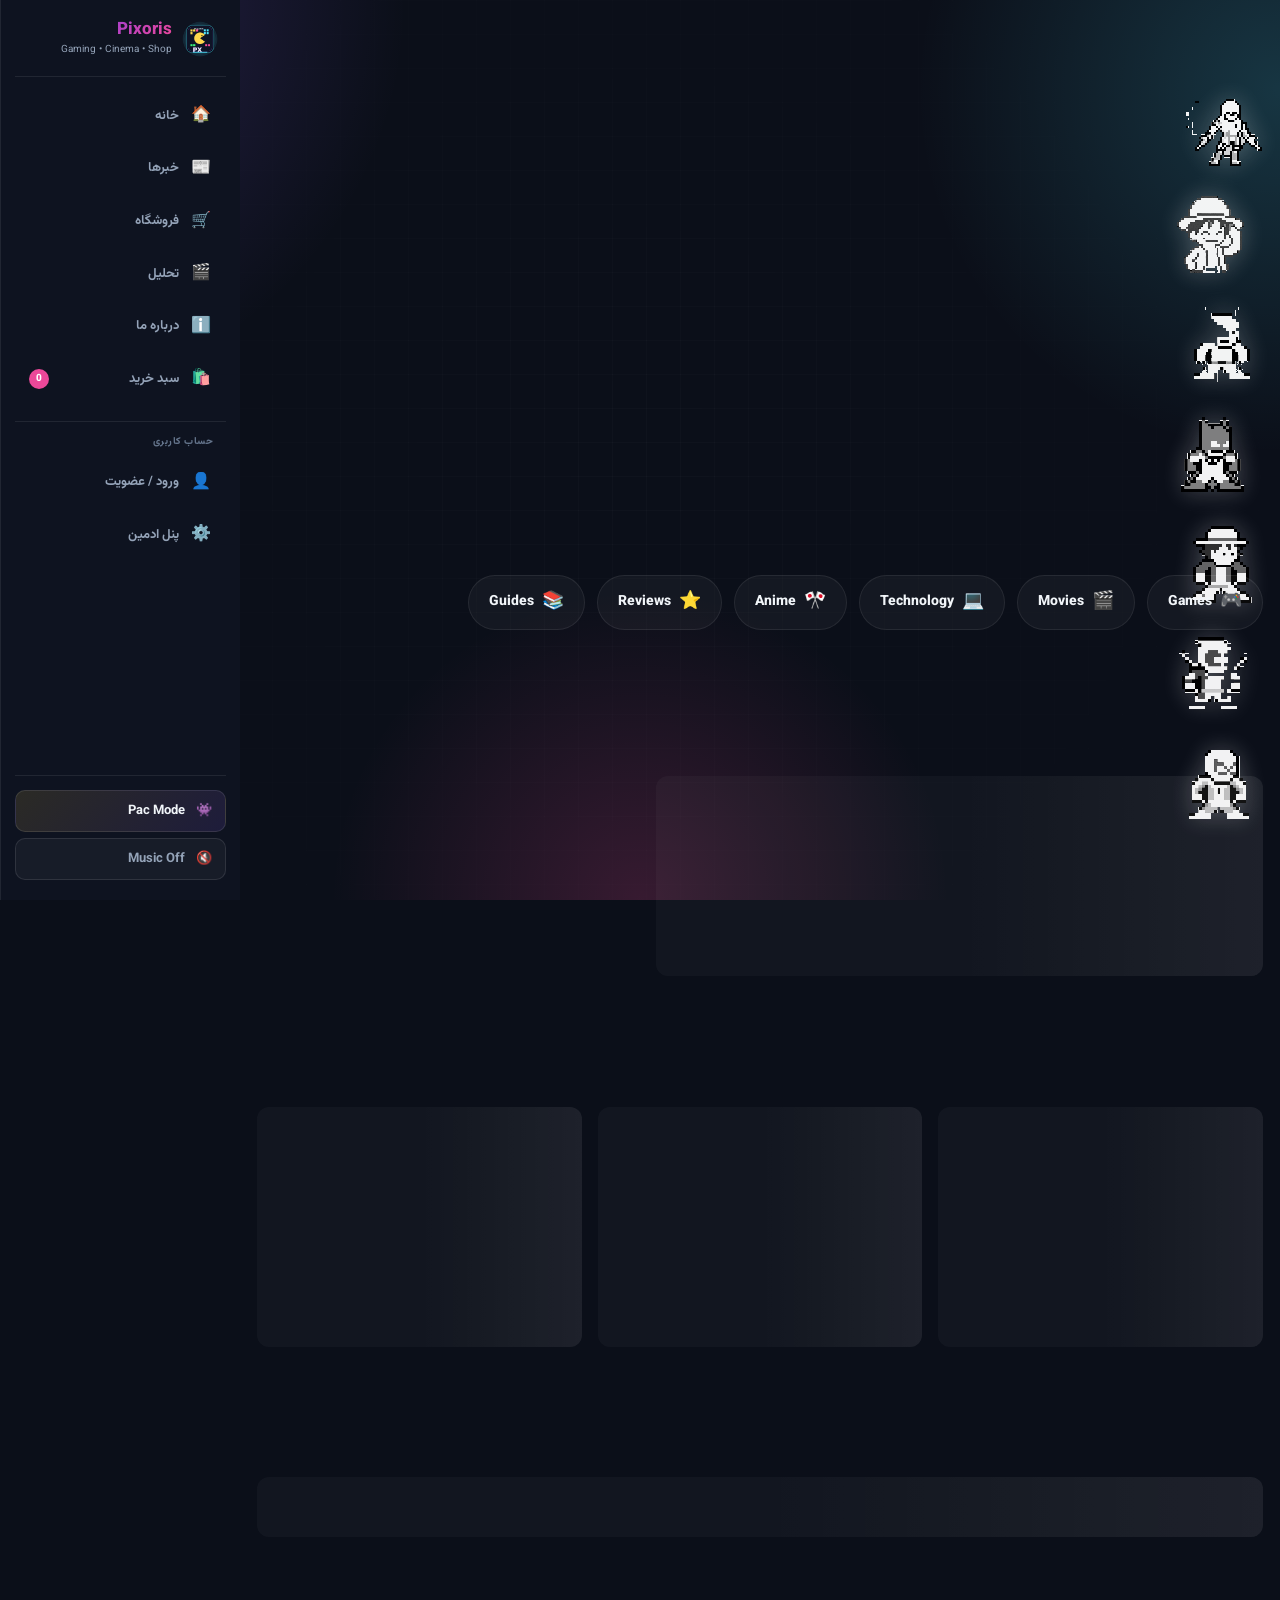
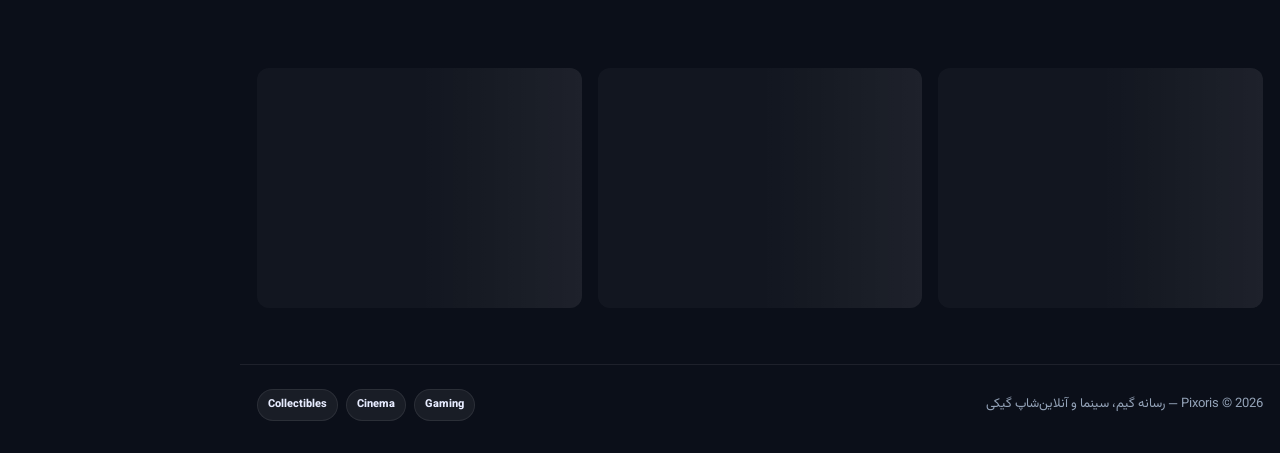
==== commit 92c3a836: "Add files via upload" ====
--- a/index.html
+++ b/index.html
@@ -5,51 +5,23 @@
   <link rel="preconnect" href="https://fonts.googleapis.com" />
   <link rel="preconnect" href="https://fonts.gstatic.com" crossorigin />
   <link href="https://fonts.googleapis.com/css2?family=Vazirmatn:wght@400;500;600;700;800;900&display=swap" rel="stylesheet" />
-  <link rel="icon" type="image/svg+xml" href="assets/logos/favicon.svg" />
   <meta name="viewport" content="width=device-width, initial-scale=1.0" />
   <meta name="description" content="Pixoris - رسانه گیم، سینما و فروشگاه گیکی" />
   <meta property="og:title" content="Pixoris" />
   <meta property="og:description" content="خبر، تحلیل و فروشگاه گیم/سینما" />
   <meta property="og:type" content="website" />
   <meta property="og:url" content="https://pixoris.pages.dev" />
-  <meta name="twitter:card" content="summary" />
+  <link rel="icon" type="image/svg+xml" href="assets/logos/favicon.svg" />
+  <link rel="apple-touch-icon" href="assets/logos/apple-touch-icon.png" />
   <title>Pixoris | خانه</title>
   <link rel="stylesheet" href="styles.css" />
 </head>
 <body data-page="home">
-    <button class="sidebar-toggle" data-sidebar-toggle>☰</button>
-    <div class="sidebar-overlay" data-sidebar-overlay></div>
-
-    <aside class="right-sidebar" data-right-sidebar>
-      <a class="right-sidebar-brand" href="index.html">
-        <img src="assets/logos/logo-pixoris-small.png" alt="Pixoris" />
-        <div>
-          <h1>Pixoris</h1>
-          <p>Gaming • Cinema • Shop</p>
-        </div>
-      </a>
-      <nav>
-        <a href="index.html" data-page="home"><span class="nav-emoji">🏠</span> خانه</a>
-        <a href="news.html" data-page="news"><span class="nav-emoji">📰</span> خبرها</a>
-        <a href="shop.html" data-page="shop"><span class="nav-emoji">🛒</span> فروشگاه</a>
-        <a href="analysis.html" data-page="analysis"><span class="nav-emoji">🎬</span> تحلیل</a>
-        <a href="about.html" data-page="about"><span class="nav-emoji">ℹ️</span> درباره ما</a>
-        <a href="cart.html" data-page="cart"><span class="nav-emoji">🛍️</span> سبد خرید <span data-cart-count style="background:var(--accent);color:white;font-size:10px;padding:2px 6px;border-radius:99px;margin-right:auto;">0</span></a>
-      </nav>
-      <div class="right-sidebar-footer">
-        <a href="login.html"><span class="nav-emoji">👤</span> ورود / عضویت</a>
-        <a href="admin.html"><span class="nav-emoji">⚙️</span> پنل ادمین</a>
-        <button class="pac-toggle" data-pac-toggle type="button" style="display:flex;align-items:center;gap:10px;padding:10px 14px;border-radius:10px;background:linear-gradient(135deg,rgba(255,216,76,.18),rgba(146,100,255,.18));border:1px solid rgba(255,255,255,.12);color:white;font-size:13px;font-weight:700;cursor:pointer;width:100%;">
-          <span class="pac-icon" style="width:16px;height:16px;border-radius:50%;background:#ffd84c;clip-path:polygon(100% 0,50% 50%,100% 100%,0 100%,0 0);box-shadow:0 0 15px rgba(255,216,76,.55);"></span>
-          <span>Pac Mode</span>
-        </button>
-        <button class="sound-toggle muted" data-sound-toggle type="button" style="display:flex;align-items:center;gap:10px;padding:10px 14px;border-radius:10px;background:rgba(255,255,255,.06);border:1px solid rgba(255,255,255,.12);color:white;font-size:13px;font-weight:700;cursor:pointer;width:100%;">
-          <span class="speaker-pixel" style="position:relative;width:15px;height:12px;background:currentColor;clip-path:polygon(0 35%,32% 35%,60% 5%,60% 95%,32% 65%,0 65%);"></span>
-          <span class="sound-label">Music Off</span>
-        </button>
-      </div>
-    </aside>
-
+  <button class="sidebar-toggle-mobile" data-sidebar-toggle>☰</button>
+  <div class="sidebar-overlay" data-sidebar-overlay></div>
+
+  <div class="site-shell">
+    <!-- Main Content -->
     <div class="main-content">
       <div class="pixel-decor" aria-hidden="true">
         <div class="decor-column decor-left">
@@ -85,147 +57,181 @@
       </div>
 
       <main>
-      <section class="hero home-hero-clean">
-        <div class="container hero-grid hero-grid-clean">
-          <article class="hero-panel reveal">
-            <span class="eyebrow">🎮 رسانه + فروشگاه گیکی</span>
-            <h2 class="hero-title">Pixoris؛ خبر، تحلیل و فروشگاه گیم/سینما در یک تجربه تمیزتر</h2>
-            <p class="hero-desc">جدیدترین اخبار بازی، سینما و تکنولوژی به همراه تحلیل‌های عمیق و فروشگاه تخصصی محصولات گیکی.</p>
-            <div class="hero-actions">
-              <a class="btn" href="news.html">📰 خبرهای جدید</a>
-              <a class="btn btn-outline" href="shop.html">🛒 مشاهده محصولات</a>
-              <a class="btn btn-cyan" href="analysis.html">🎬 تحلیل‌ها</a>
-            </div>
-          </article>
-          <aside class="home-quick-panel reveal">
-            <a href="shop.html" class="quick-tile">
-              <img src="assets/svg/hero-shop.svg" alt="">
-              <span>فروشگاه</span>
-              <strong>اکشن‌فیگور و مرچ</strong>
-            </a>
-            <a href="analysis.html" class="quick-tile">
-              <img src="assets/svg/hero-cinema.svg" alt="">
-              <span>تحلیل</span>
-              <strong>گیم و سینما</strong>
-            </a>
-          </aside>
-        </div>
-      </section>
-
-      <!-- Categories Quick Access -->
-      <section class="section compact-section">
-        <div class="container">
-          <div class="section-head reveal">
-            <div>
-              <h2>دسته‌بندی‌ها</h2>
-              <p>دسترسی سریع به موضوعات مورد علاقه‌ات</p>
-            </div>
-          </div>
-          <div class="categories-strip" data-categories-strip>
-            <a href="news.html?category=games" class="cat-chip" style="--cat-color: #4ee5ff">
-              <span class="cat-emoji">🎮</span>
-              <span class="cat-name">Games</span>
-            </a>
-            <a href="news.html?category=movies" class="cat-chip" style="--cat-color: #ff4e9c">
-              <span class="cat-emoji">🎬</span>
-              <span class="cat-name">Movies</span>
-            </a>
-            <a href="news.html?category=technology" class="cat-chip" style="--cat-color: #9264ff">
-              <span class="cat-emoji">💻</span>
-              <span class="cat-name">Technology</span>
-            </a>
-            <a href="news.html?category=anime" class="cat-chip" style="--cat-color: #ffd84c">
-              <span class="cat-emoji">🎌</span>
-              <span class="cat-name">Anime</span>
-            </a>
-            <a href="news.html?category=reviews" class="cat-chip" style="--cat-color: #39f37a">
-              <span class="cat-emoji">⭐</span>
-              <span class="cat-name">Reviews</span>
-            </a>
-            <a href="news.html?category=guides" class="cat-chip" style="--cat-color: #ff7b4e">
-              <span class="cat-emoji">📚</span>
-              <span class="cat-name">Guides</span>
-            </a>
-          </div>
-        </div>
-      </section>
-
-      <section class="section compact-section">
-        <div class="container">
-          <div class="section-head reveal">
-            <div>
-              <h2>خبرهای منتخب</h2>
-              <p>آخرین اخبار دنیای گیم و سینما</p>
-            </div>
-            <a class="btn btn-outline" href="news.html">همه خبرها</a>
-          </div>
-          <div class="featured-posts" data-featured-posts>
-            <div class="skeleton" style="height:200px"></div>
-          </div>
-        </div>
-      </section>
-
-      <section class="section compact-section">
-        <div class="container">
-          <div class="section-head reveal">
-            <div>
-              <h2>محصولات منتخب فروشگاه</h2>
-              <p>به‌صورت داینامیک از API بارگذاری می‌شود</p>
-            </div>
-            <a class="btn btn-outline" href="shop.html">رفتن به فروشگاه</a>
-          </div>
-          <div class="product-showcase-grid" data-shop-preview>
-            <div class="skeleton" style="height:240px"></div>
-            <div class="skeleton" style="height:240px"></div>
-            <div class="skeleton" style="height:240px"></div>
-          </div>
-        </div>
-      </section>
-
-      <section class="section compact-section">
-        <div class="container">
-          <div class="section-head reveal">
-            <div>
-              <h2>پربازدیدترین‌ها</h2>
-              <p>محبوب‌ترین مطالب هفته</p>
-            </div>
-          </div>
-          <div class="trending-list" data-trending>
-            <div class="skeleton" style="height:60px"></div>
-          </div>
-        </div>
-      </section>
-
-      <section class="section compact-section">
-        <div class="container">
-          <div class="section-head reveal">
-            <div>
-              <h2>آخرین مطالب</h2>
-              <p>تازه‌ترین مقالات پیکسوریس</p>
-            </div>
-            <a class="btn btn-outline" href="news.html">همه مطالب</a>
-          </div>
-          <div class="product-showcase-grid" data-latest-posts>
-            <div class="skeleton" style="height:240px"></div>
-            <div class="skeleton" style="height:240px"></div>
-            <div class="skeleton" style="height:240px"></div>
-          </div>
-        </div>
-      </section>
-    </main>
-
-    <footer class="footer">
-      <div class="container footer-row">
-        <p>Pixoris © 2026 — رسانه گیم، سینما و آنلاین‌شاپ گیکی</p>
-        <div class="pill-list">
-          <span class="pill">Gaming</span>
-          <span class="pill">Cinema</span>
-          <span class="pill">Collectibles</span>
-        </div>
+        <section class="hero home-hero-clean">
+          <div class="container hero-grid hero-grid-clean">
+            <article class="hero-panel reveal">
+              <span class="eyebrow">🎮 رسانه + فروشگاه گیکی</span>
+              <h2 class="hero-title">Pixoris؛ خبر، تحلیل و فروشگاه گیم/سینما در یک تجربه تمیزتر</h2>
+              <p class="hero-desc">جدیدترین اخبار بازی، سینما و تکنولوژی به همراه تحلیل‌های عمیق و فروشگاه تخصصی محصولات گیکی.</p>
+              <div class="hero-actions">
+                <a class="btn" href="news.html">📰 خبرهای جدید</a>
+                <a class="btn btn-outline" href="shop.html">🛒 مشاهده محصولات</a>
+                <a class="btn btn-cyan" href="analysis.html">🎬 تحلیل‌ها</a>
+              </div>
+            </article>
+            <aside class="home-quick-panel reveal">
+              <a href="shop.html" class="quick-tile">
+                <img src="assets/svg/hero-shop.svg" alt="">
+                <span>فروشگاه</span>
+                <strong>اکشن‌فیگور و مرچ</strong>
+              </a>
+              <a href="analysis.html" class="quick-tile">
+                <img src="assets/svg/hero-cinema.svg" alt="">
+                <span>تحلیل</span>
+                <strong>گیم و سینما</strong>
+              </a>
+            </aside>
+          </div>
+        </section>
+
+        <section class="section compact-section">
+          <div class="container">
+            <div class="section-head reveal">
+              <div>
+                <h2>دسته‌بندی‌ها</h2>
+                <p>دسترسی سریع به موضوعات مورد علاقه‌ات</p>
+              </div>
+            </div>
+            <div class="categories-strip" data-categories-strip>
+              <a href="news.html?category=games" class="cat-chip" style="--cat-color: #4ee5ff">
+                <span class="cat-emoji">🎮</span>
+                <span class="cat-name">Games</span>
+              </a>
+              <a href="news.html?category=movies" class="cat-chip" style="--cat-color: #ff4e9c">
+                <span class="cat-emoji">🎬</span>
+                <span class="cat-name">Movies</span>
+              </a>
+              <a href="news.html?category=technology" class="cat-chip" style="--cat-color: #9264ff">
+                <span class="cat-emoji">💻</span>
+                <span class="cat-name">Technology</span>
+              </a>
+              <a href="news.html?category=anime" class="cat-chip" style="--cat-color: #ffd84c">
+                <span class="cat-emoji">🎌</span>
+                <span class="cat-name">Anime</span>
+              </a>
+              <a href="news.html?category=reviews" class="cat-chip" style="--cat-color: #39f37a">
+                <span class="cat-emoji">⭐</span>
+                <span class="cat-name">Reviews</span>
+              </a>
+              <a href="news.html?category=guides" class="cat-chip" style="--cat-color: #ff7b4e">
+                <span class="cat-emoji">📚</span>
+                <span class="cat-name">Guides</span>
+              </a>
+            </div>
+          </div>
+        </section>
+
+        <section class="section compact-section">
+          <div class="container">
+            <div class="section-head reveal">
+              <div>
+                <h2>خبرهای منتخب</h2>
+                <p>آخرین اخبار دنیای گیم و سینما</p>
+              </div>
+              <a class="btn btn-outline" href="news.html">همه خبرها</a>
+            </div>
+            <div class="featured-posts" data-featured-posts>
+              <div class="skeleton" style="height:200px"></div>
+            </div>
+          </div>
+        </section>
+
+        <section class="section compact-section">
+          <div class="container">
+            <div class="section-head reveal">
+              <div>
+                <h2>محصولات منتخب فروشگاه</h2>
+                <p>به‌صورت داینامیک از API بارگذاری می‌شود</p>
+              </div>
+              <a class="btn btn-outline" href="shop.html">رفتن به فروشگاه</a>
+            </div>
+            <div class="product-showcase-grid" data-shop-preview>
+              <div class="skeleton" style="height:240px"></div>
+              <div class="skeleton" style="height:240px"></div>
+              <div class="skeleton" style="height:240px"></div>
+            </div>
+          </div>
+        </section>
+
+        <section class="section compact-section">
+          <div class="container">
+            <div class="section-head reveal">
+              <div>
+                <h2>پربازدیدترین‌ها</h2>
+                <p>محبوب‌ترین مطالب هفته</p>
+              </div>
+            </div>
+            <div class="trending-list" data-trending>
+              <div class="skeleton" style="height:60px"></div>
+            </div>
+          </div>
+        </section>
+
+        <section class="section compact-section">
+          <div class="container">
+            <div class="section-head reveal">
+              <div>
+                <h2>آخرین مطالب</h2>
+                <p>تازه‌ترین مقالات پیکسوریس</p>
+              </div>
+              <a class="btn btn-outline" href="news.html">همه مطالب</a>
+            </div>
+            <div class="product-showcase-grid" data-latest-posts>
+              <div class="skeleton" style="height:240px"></div>
+              <div class="skeleton" style="height:240px"></div>
+              <div class="skeleton" style="height:240px"></div>
+            </div>
+          </div>
+        </section>
+      </main>
+
+      <footer class="footer">
+        <div class="container footer-row">
+          <p>Pixoris © 2026 — رسانه گیم، سینما و آنلاین‌شاپ گیکی</p>
+          <div class="pill-list">
+            <span class="pill">Gaming</span>
+            <span class="pill">Cinema</span>
+            <span class="pill">Collectibles</span>
+          </div>
+        </div>
+      </footer>
+    </div>
+
+    <!-- Right Sidebar -->
+    <aside class="right-sidebar" data-right-sidebar>
+      <a class="sidebar-brand" href="index.html">
+        <img src="assets/logos/logo-pixoris-small.png" alt="Pixoris" />
+        <div class="sidebar-brand-text">
+          <h1>Pixoris</h1>
+          <p>Gaming • Cinema • Shop</p>
+        </div>
+      </a>
+      <nav>
+        <a href="index.html" data-page="home"><span class="nav-emoji">🏠</span> خانه</a>
+        <a href="news.html" data-page="news"><span class="nav-emoji">📰</span> خبرها</a>
+        <a href="shop.html" data-page="shop"><span class="nav-emoji">🛒</span> فروشگاه</a>
+        <a href="analysis.html" data-page="analysis"><span class="nav-emoji">🎬</span> تحلیل</a>
+        <a href="about.html" data-page="about"><span class="nav-emoji">ℹ️</span> درباره ما</a>
+        <a href="cart.html" data-page="cart"><span class="nav-emoji">🛍️</span> سبد خرید <span class="cart-badge" data-cart-count>0</span></a>
+      </nav>
+      <div class="sidebar-divider"></div>
+      <div class="sidebar-section-title">حساب کاربری</div>
+      <nav>
+        <a href="login.html" data-page="login"><span class="nav-emoji">👤</span> ورود / عضویت</a>
+        <a href="admin.html" data-page="admin"><span class="nav-emoji">⚙️</span> پنل ادمین</a>
+      </nav>
+      <div class="sidebar-footer">
+        <button class="pac-toggle-mini" data-pac-toggle type="button">
+          <span class="nav-emoji">👾</span>
+          <span>Pac Mode</span>
+        </button>
+        <button class="sound-toggle-mini" data-sound-toggle type="button">
+          <span class="nav-emoji">🔇</span>
+          <span>Music Off</span>
+        </button>
       </div>
-    </footer>
+    </aside>
   </div>
-    </div>
 
   <div class="toast" data-toast></div>
   <script type="module" src="js/script.js"></script>
--- a/styles.css
+++ b/styles.css
@@ -110,7 +110,7 @@
 }
 
 /* Vazirmatn font (Persian) — loaded from Google Fonts CDN */
-/* Vazirmatn font loaded via HTML <link> for performance */
+/* Vazirmatn font loaded via HTML link */
 /* =========================================================
    Pixoris v4 — Base Reset & Typography
    ========================================================= */
@@ -2887,11 +2887,10 @@
   .form-row { grid-template-columns: 1fr; }
 }
 
-
-/* ============= RIGHT SIDEBAR NAVIGATION LAYOUT (v5) ============= */
+/* ============= RIGHT SIDEBAR LAYOUT (v4.5) ============= */
 .site-shell {
   display: grid;
-  grid-template-columns: 1fr 220px;
+  grid-template-columns: 1fr 240px;
   min-height: 100vh;
 }
 
@@ -2899,65 +2898,69 @@
   min-height: 100vh;
   position: relative;
   z-index: 1;
+  display: flex;
+  flex-direction: column;
 }
 
 .right-sidebar {
   position: sticky;
   top: 0;
   height: 100vh;
-  background: var(--sidebar-bg, #0E1320);
-  border-left: 1px solid var(--line, rgba(255,255,255,0.08));
+  background: #0E1320;
+  border-left: 1px solid rgba(255,255,255,0.08);
   display: flex;
   flex-direction: column;
-  padding: 20px 16px;
+  padding: 20px 14px;
   overflow-y: auto;
   z-index: 30;
 }
 
-.right-sidebar-brand {
+.sidebar-brand {
   display: flex;
   align-items: center;
   gap: 10px;
-  padding-bottom: 20px;
-  margin-bottom: 16px;
-  border-bottom: 1px solid var(--line, rgba(255,255,255,0.08));
+  padding: 0 8px 18px;
+  margin-bottom: 14px;
+  border-bottom: 1px solid rgba(255,255,255,0.08);
   text-decoration: none;
 }
 
-.right-sidebar-brand img {
+.sidebar-brand img {
   width: 36px;
   height: 36px;
   border-radius: 10px;
-}
-
-.right-sidebar-brand h1 {
-  font-size: 18px;
-  background: linear-gradient(135deg, var(--primary, #7C3AED), var(--accent, #EC4899));
+  flex-shrink: 0;
+}
+
+.sidebar-brand-text h1 {
+  font-size: 17px;
+  background: linear-gradient(135deg, #7C3AED, #EC4899);
   -webkit-background-clip: text;
   background-clip: text;
   color: transparent;
-}
-
-.right-sidebar-brand p {
+  line-height: 1.2;
+}
+
+.sidebar-brand-text p {
   font-size: 10px;
-  color: var(--text-muted, #94A3B8);
+  color: var(--text-muted);
   margin-top: 2px;
 }
 
 .right-sidebar nav {
   display: flex;
   flex-direction: column;
-  gap: 4px;
+  gap: 3px;
   flex: 1;
 }
 
 .right-sidebar nav a {
   display: flex;
   align-items: center;
-  gap: 10px;
-  padding: 11px 14px;
+  gap: 11px;
+  padding: 11px 13px;
   border-radius: 10px;
-  color: var(--text-muted, #94A3B8);
+  color: var(--text-muted);
   font-weight: 700;
   font-size: 13px;
   transition: all 0.2s ease;
@@ -2966,85 +2969,126 @@
 }
 
 .right-sidebar nav a:hover {
-  color: var(--text, #F1F5F9);
-  background: rgba(255, 255, 255, 0.04);
+  color: var(--text);
+  background: rgba(255, 255, 255, 0.05);
 }
 
 .right-sidebar nav a.active {
   color: white;
-  background: linear-gradient(135deg, rgba(124, 58, 237, 0.2), rgba(236, 72, 153, 0.15));
+  background: linear-gradient(135deg, rgba(124, 58, 237, 0.22), rgba(236, 72, 153, 0.15));
   border-color: rgba(124, 58, 237, 0.3);
 }
 
 .right-sidebar nav a .nav-emoji {
   font-size: 16px;
-  width: 20px;
+  width: 22px;
   text-align: center;
-}
-
-.right-sidebar-footer {
-  padding-top: 16px;
-  border-top: 1px solid var(--line, rgba(255,255,255,0.08));
+  flex-shrink: 0;
+}
+
+.cart-badge {
+  background: var(--accent);
+  color: white;
+  font-size: 10px;
+  padding: 2px 7px;
+  border-radius: 99px;
+  margin-right: auto;
+  font-weight: 800;
+  min-width: 20px;
+  text-align: center;
+}
+
+.sidebar-divider {
+  height: 1px;
+  background: rgba(255,255,255,0.08);
+  margin: 12px 0;
+}
+
+.sidebar-section-title {
+  font-size: 10px;
+  font-weight: 800;
+  color: var(--text-dim);
+  text-transform: uppercase;
+  letter-spacing: 0.5px;
+  padding: 0 13px 8px;
+}
+
+.sidebar-footer {
+  padding-top: 14px;
+  border-top: 1px solid rgba(255,255,255,0.08);
   display: flex;
   flex-direction: column;
-  gap: 8px;
-}
-
-.right-sidebar-footer a {
-  display: flex;
-  align-items: center;
-  gap: 10px;
-  padding: 10px 14px;
+  gap: 6px;
+}
+
+.sidebar-footer a,
+.sidebar-footer button {
+  display: flex;
+  align-items: center;
+  gap: 11px;
+  padding: 10px 13px;
   border-radius: 10px;
-  color: var(--text-muted, #94A3B8);
+  color: var(--text-muted);
   font-size: 13px;
-  font-weight: 600;
+  font-weight: 700;
   text-decoration: none;
   transition: all 0.2s ease;
-}
-
-.right-sidebar-footer a:hover {
-  background: rgba(255, 255, 255, 0.04);
-  color: var(--text, #F1F5F9);
-}
-
-.sidebar-toggle {
+  border: 1px solid transparent;
+  background: transparent;
+  cursor: pointer;
+  width: 100%;
+  text-align: right;
+  font-family: inherit;
+}
+
+.sidebar-footer a:hover,
+.sidebar-footer button:hover {
+  background: rgba(255, 255, 255, 0.05);
+  color: var(--text);
+}
+
+.sidebar-footer .pac-toggle-mini {
+  background: linear-gradient(135deg, rgba(255,216,76,0.12), rgba(146,100,255,0.12));
+  border-color: rgba(255,255,255,0.1);
+  color: var(--text);
+}
+
+.sidebar-footer .sound-toggle-mini {
+  background: rgba(255,255,255,0.04);
+  border-color: rgba(255,255,255,0.1);
+}
+
+.sidebar-toggle-mobile {
   display: none;
   position: fixed;
-  top: 16px;
-  right: 16px;
+  top: 14px;
+  right: 14px;
   z-index: 50;
   width: 44px;
   height: 44px;
   border-radius: 10px;
-  background: var(--card, #1A2235);
-  border: 1px solid var(--line, rgba(255,255,255,0.08));
+  background: #1A2235;
+  border: 1px solid rgba(255,255,255,0.12);
   color: white;
   font-size: 20px;
   cursor: pointer;
-}
-
-/* Header for mobile (top bar) */
-.topbar-mobile {
+  align-items: center;
+  justify-content: center;
+}
+
+.sidebar-overlay {
   display: none;
-  position: sticky;
-  top: 0;
-  z-index: 40;
-  background: rgba(11, 15, 25, 0.9);
-  backdrop-filter: blur(12px);
-  border-bottom: 1px solid var(--line, rgba(255,255,255,0.08));
-  padding: 12px 20px;
-  align-items: center;
-  justify-content: space-between;
-}
-
-.topbar-mobile img {
-  width: 32px;
-  height: 32px;
-  border-radius: 8px;
-}
-
-/* Responsive: sidebar becomes drawer on mobile */
+  position: fixed;
+  inset: 0;
+  background: rgba(0, 0, 0, 0.6);
+  z-index: 29;
+}
+
+.sidebar-overlay.show {
+  display: block;
+}
+
+/* Responsive */
 @media (max-width: 900px) {
   .site-shell {
     grid-template-columns: 1fr;
@@ -3060,27 +3104,7 @@
   .right-sidebar.open {
     right: 0;
   }
-  .sidebar-toggle {
-    display: flex;
-    align-items: center;
-    justify-content: center;
-  }
-  .topbar-mobile {
+  .sidebar-toggle-mobile {
     display: flex;
   }
-  .main-content {
-    padding-top: 0;
-  }
-}
-
-/* Sidebar overlay for mobile */
-.sidebar-overlay {
-  display: none;
-  position: fixed;
-  inset: 0;
-  background: rgba(0, 0, 0, 0.5);
-  z-index: 90;
-}
-.sidebar-overlay.show {
-  display: block;
-}
+}
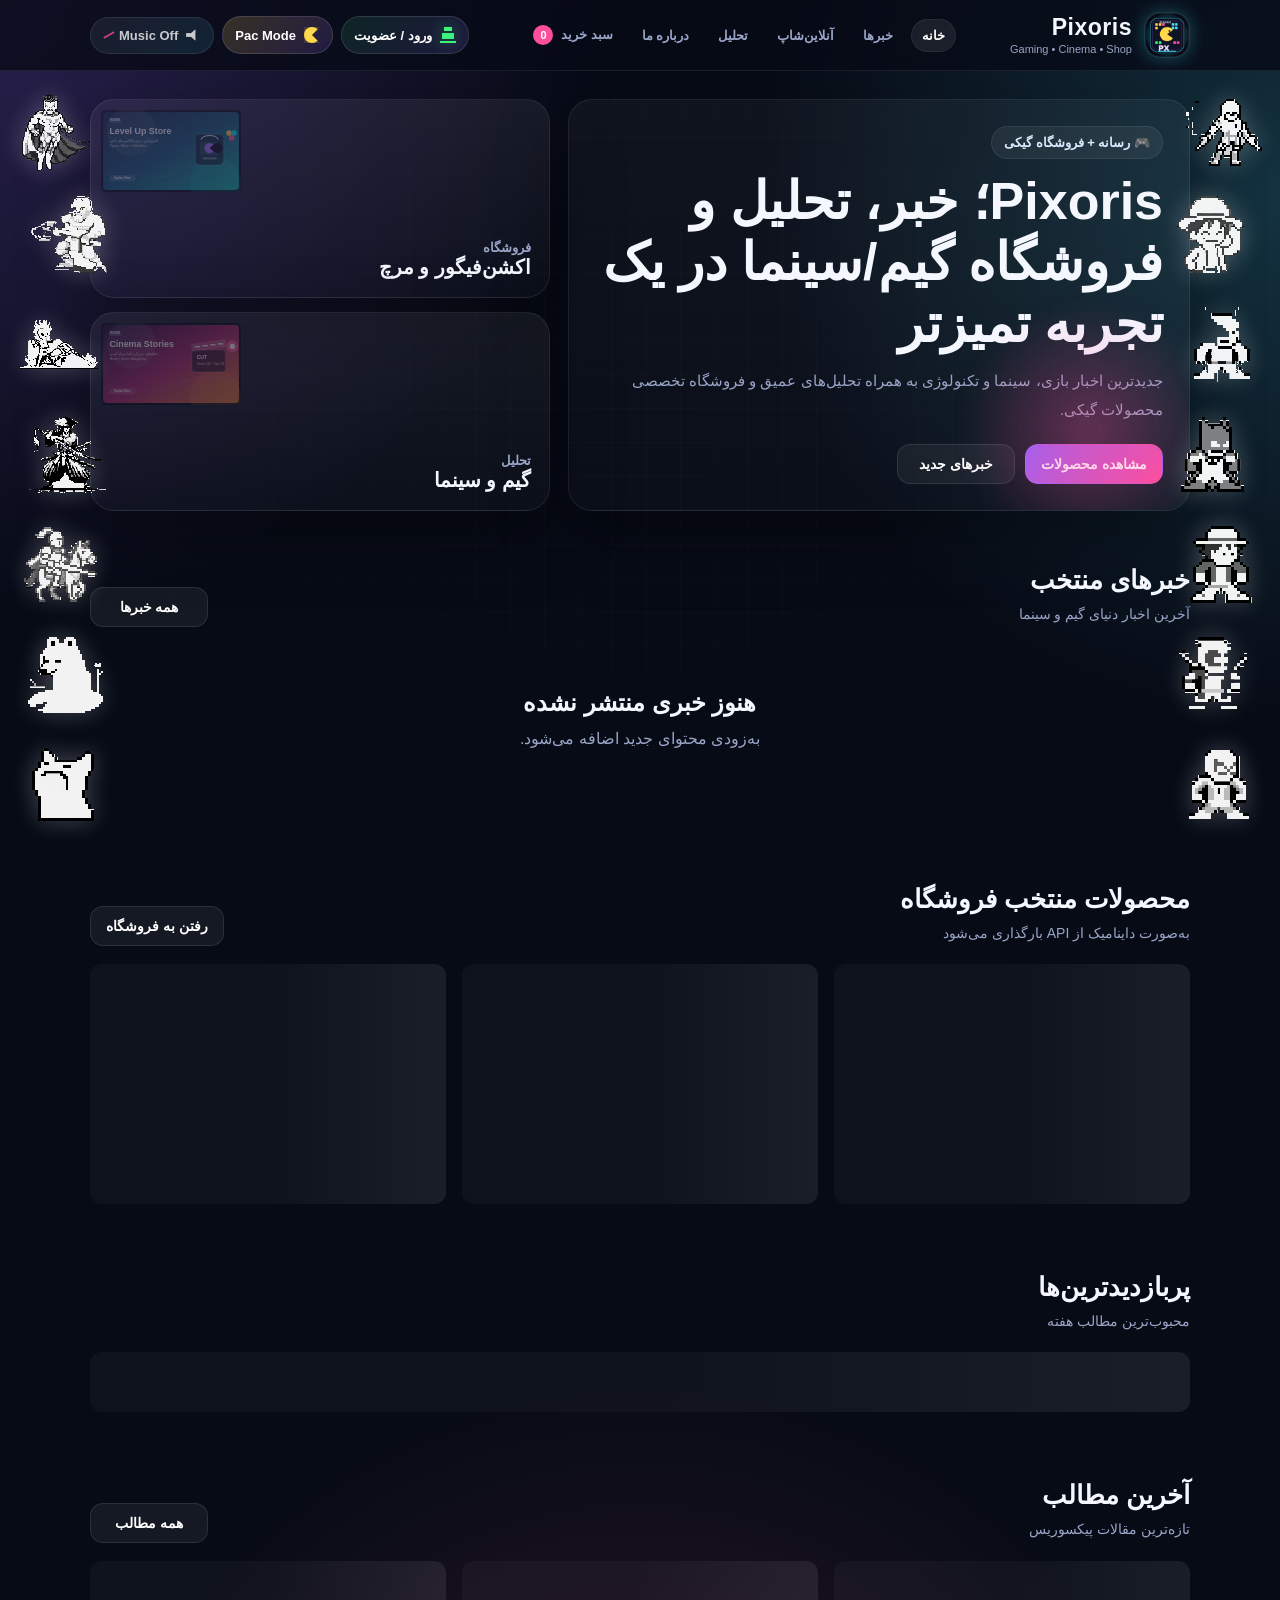
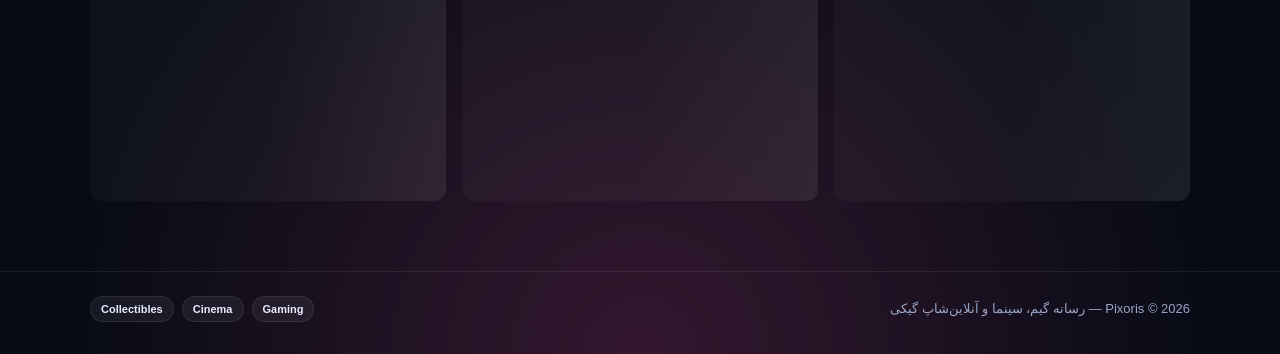
==== commit 62180dc6: "Add files via upload" ====
--- a/index.html
+++ b/index.html
@@ -2,238 +2,201 @@
 <html lang="fa" dir="rtl">
 <head>
   <meta charset="UTF-8" />
-  <link rel="preconnect" href="https://fonts.googleapis.com" />
-  <link rel="preconnect" href="https://fonts.gstatic.com" crossorigin />
-  <link href="https://fonts.googleapis.com/css2?family=Vazirmatn:wght@400;500;600;700;800;900&display=swap" rel="stylesheet" />
+  <link rel="icon" type="image/svg+xml" href="assets/logos/favicon.svg" />
   <meta name="viewport" content="width=device-width, initial-scale=1.0" />
   <meta name="description" content="Pixoris - رسانه گیم، سینما و فروشگاه گیکی" />
   <meta property="og:title" content="Pixoris" />
   <meta property="og:description" content="خبر، تحلیل و فروشگاه گیم/سینما" />
   <meta property="og:type" content="website" />
   <meta property="og:url" content="https://pixoris.pages.dev" />
-  <link rel="icon" type="image/svg+xml" href="assets/logos/favicon.svg" />
-  <link rel="apple-touch-icon" href="assets/logos/apple-touch-icon.png" />
+  <meta name="twitter:card" content="summary" />
   <title>Pixoris | خانه</title>
   <link rel="stylesheet" href="styles.css" />
 </head>
 <body data-page="home">
-  <button class="sidebar-toggle-mobile" data-sidebar-toggle>☰</button>
-  <div class="sidebar-overlay" data-sidebar-overlay></div>
-
   <div class="site-shell">
-    <!-- Main Content -->
-    <div class="main-content">
-      <div class="pixel-decor" aria-hidden="true">
-        <div class="decor-column decor-left">
-          <div class="decor-item d1"><img src="assets/decor/decor-wanda.png" alt="" /></div>
-          <div class="decor-item d2"><img src="assets/decor/decor-kratos.png" alt="" /></div>
-          <div class="decor-item d3"><img src="assets/decor/decor-ghostrider.png" alt="" /></div>
-          <div class="decor-item d4"><img src="assets/decor/decor-samurai.png" alt="" /></div>
-          <div class="decor-item d5"><img src="assets/decor/decor-knight.png" alt="" /></div>
-          <div class="decor-item d6"><img src="assets/decor/decor-frog-dog.png" alt="" /></div>
-          <div class="decor-item d7"><img src="assets/decor/decor-cat-yarn.png" alt="" /></div>
-        </div>
-        <div class="decor-column decor-right">
-          <div class="decor-item d8"><img src="assets/decor/decor-assassin.png" alt="" /></div>
-          <div class="decor-item d9"><img src="assets/decor/decor-luffy.png" alt="" /></div>
-          <div class="decor-item d10"><img src="assets/decor/decor-wolverine.png" alt="" /></div>
-          <div class="decor-item d11"><img src="assets/decor/decor-batman.png" alt="" /></div>
-          <div class="decor-item d12"><img src="assets/decor/decor-luffy-alt.png" alt="" /></div>
-          <div class="decor-item d13"><img src="assets/decor/decor-deadpool.png" alt="" /></div>
-          <div class="decor-item d14"><img src="assets/decor/decor-spiderman.png" alt="" /></div>
-        </div>
-      </div>
-      <audio id="bgAudio" loop preload="auto" src="assets/audio/background-music.mp3"></audio>
-      <div class="pixel-overlay">
-        <div class="scan"></div>
-        <div class="pellet p1"></div>
-        <div class="pellet p2"></div>
-        <div class="pellet p3"></div>
-        <div class="cherry-runner">🍒</div>
-        <div class="pacman-runner"></div>
-        <div class="ghost-runner ghost-1"></div>
-        <div class="ghost-runner ghost-2"></div>
-        <div class="ghost-runner ghost-3"></div>
-      </div>
-
-      <main>
-        <section class="hero home-hero-clean">
-          <div class="container hero-grid hero-grid-clean">
-            <article class="hero-panel reveal">
-              <span class="eyebrow">🎮 رسانه + فروشگاه گیکی</span>
-              <h2 class="hero-title">Pixoris؛ خبر، تحلیل و فروشگاه گیم/سینما در یک تجربه تمیزتر</h2>
-              <p class="hero-desc">جدیدترین اخبار بازی، سینما و تکنولوژی به همراه تحلیل‌های عمیق و فروشگاه تخصصی محصولات گیکی.</p>
-              <div class="hero-actions">
-                <a class="btn" href="news.html">📰 خبرهای جدید</a>
-                <a class="btn btn-outline" href="shop.html">🛒 مشاهده محصولات</a>
-                <a class="btn btn-cyan" href="analysis.html">🎬 تحلیل‌ها</a>
-              </div>
-            </article>
-            <aside class="home-quick-panel reveal">
-              <a href="shop.html" class="quick-tile">
-                <img src="assets/svg/hero-shop.svg" alt="">
-                <span>فروشگاه</span>
-                <strong>اکشن‌فیگور و مرچ</strong>
-              </a>
-              <a href="analysis.html" class="quick-tile">
-                <img src="assets/svg/hero-cinema.svg" alt="">
-                <span>تحلیل</span>
-                <strong>گیم و سینما</strong>
-              </a>
-            </aside>
-          </div>
-        </section>
-
-        <section class="section compact-section">
-          <div class="container">
-            <div class="section-head reveal">
-              <div>
-                <h2>دسته‌بندی‌ها</h2>
-                <p>دسترسی سریع به موضوعات مورد علاقه‌ات</p>
-              </div>
-            </div>
-            <div class="categories-strip" data-categories-strip>
-              <a href="news.html?category=games" class="cat-chip" style="--cat-color: #4ee5ff">
-                <span class="cat-emoji">🎮</span>
-                <span class="cat-name">Games</span>
-              </a>
-              <a href="news.html?category=movies" class="cat-chip" style="--cat-color: #ff4e9c">
-                <span class="cat-emoji">🎬</span>
-                <span class="cat-name">Movies</span>
-              </a>
-              <a href="news.html?category=technology" class="cat-chip" style="--cat-color: #9264ff">
-                <span class="cat-emoji">💻</span>
-                <span class="cat-name">Technology</span>
-              </a>
-              <a href="news.html?category=anime" class="cat-chip" style="--cat-color: #ffd84c">
-                <span class="cat-emoji">🎌</span>
-                <span class="cat-name">Anime</span>
-              </a>
-              <a href="news.html?category=reviews" class="cat-chip" style="--cat-color: #39f37a">
-                <span class="cat-emoji">⭐</span>
-                <span class="cat-name">Reviews</span>
-              </a>
-              <a href="news.html?category=guides" class="cat-chip" style="--cat-color: #ff7b4e">
-                <span class="cat-emoji">📚</span>
-                <span class="cat-name">Guides</span>
-              </a>
-            </div>
-          </div>
-        </section>
-
-        <section class="section compact-section">
-          <div class="container">
-            <div class="section-head reveal">
-              <div>
-                <h2>خبرهای منتخب</h2>
-                <p>آخرین اخبار دنیای گیم و سینما</p>
-              </div>
-              <a class="btn btn-outline" href="news.html">همه خبرها</a>
-            </div>
-            <div class="featured-posts" data-featured-posts>
-              <div class="skeleton" style="height:200px"></div>
-            </div>
-          </div>
-        </section>
-
-        <section class="section compact-section">
-          <div class="container">
-            <div class="section-head reveal">
-              <div>
-                <h2>محصولات منتخب فروشگاه</h2>
-                <p>به‌صورت داینامیک از API بارگذاری می‌شود</p>
-              </div>
-              <a class="btn btn-outline" href="shop.html">رفتن به فروشگاه</a>
-            </div>
-            <div class="product-showcase-grid" data-shop-preview>
-              <div class="skeleton" style="height:240px"></div>
-              <div class="skeleton" style="height:240px"></div>
-              <div class="skeleton" style="height:240px"></div>
-            </div>
-          </div>
-        </section>
-
-        <section class="section compact-section">
-          <div class="container">
-            <div class="section-head reveal">
-              <div>
-                <h2>پربازدیدترین‌ها</h2>
-                <p>محبوب‌ترین مطالب هفته</p>
-              </div>
-            </div>
-            <div class="trending-list" data-trending>
-              <div class="skeleton" style="height:60px"></div>
-            </div>
-          </div>
-        </section>
-
-        <section class="section compact-section">
-          <div class="container">
-            <div class="section-head reveal">
-              <div>
-                <h2>آخرین مطالب</h2>
-                <p>تازه‌ترین مقالات پیکسوریس</p>
-              </div>
-              <a class="btn btn-outline" href="news.html">همه مطالب</a>
-            </div>
-            <div class="product-showcase-grid" data-latest-posts>
-              <div class="skeleton" style="height:240px"></div>
-              <div class="skeleton" style="height:240px"></div>
-              <div class="skeleton" style="height:240px"></div>
-            </div>
-          </div>
-        </section>
-      </main>
-
-      <footer class="footer">
-        <div class="container footer-row">
-          <p>Pixoris © 2026 — رسانه گیم، سینما و آنلاین‌شاپ گیکی</p>
-          <div class="pill-list">
-            <span class="pill">Gaming</span>
-            <span class="pill">Cinema</span>
-            <span class="pill">Collectibles</span>
-          </div>
-        </div>
-      </footer>
+    <div class="pixel-decor" aria-hidden="true">
+      <div class="decor-column decor-left">
+        <div class="decor-item d1"><img src="assets/decor/decor-wanda.png" alt="" /></div>
+        <div class="decor-item d2"><img src="assets/decor/decor-kratos.png" alt="" /></div>
+        <div class="decor-item d3"><img src="assets/decor/decor-ghostrider.png" alt="" /></div>
+        <div class="decor-item d4"><img src="assets/decor/decor-samurai.png" alt="" /></div>
+        <div class="decor-item d5"><img src="assets/decor/decor-knight.png" alt="" /></div>
+        <div class="decor-item d6"><img src="assets/decor/decor-frog-dog.png" alt="" /></div>
+        <div class="decor-item d7"><img src="assets/decor/decor-cat-yarn.png" alt="" /></div>
+      </div>
+      <div class="decor-column decor-right">
+        <div class="decor-item d8"><img src="assets/decor/decor-assassin.png" alt="" /></div>
+        <div class="decor-item d9"><img src="assets/decor/decor-luffy.png" alt="" /></div>
+        <div class="decor-item d10"><img src="assets/decor/decor-wolverine.png" alt="" /></div>
+        <div class="decor-item d11"><img src="assets/decor/decor-batman.png" alt="" /></div>
+        <div class="decor-item d12"><img src="assets/decor/decor-luffy-alt.png" alt="" /></div>
+        <div class="decor-item d13"><img src="assets/decor/decor-deadpool.png" alt="" /></div>
+        <div class="decor-item d14"><img src="assets/decor/decor-spiderman.png" alt="" /></div>
+      </div>
     </div>
-
-    <!-- Right Sidebar -->
-    <aside class="right-sidebar" data-right-sidebar>
-      <a class="sidebar-brand" href="index.html">
-        <img src="assets/logos/logo-pixoris-small.png" alt="Pixoris" />
-        <div class="sidebar-brand-text">
-          <h1>Pixoris</h1>
-          <p>Gaming • Cinema • Shop</p>
-        </div>
-      </a>
-      <nav>
-        <a href="index.html" data-page="home"><span class="nav-emoji">🏠</span> خانه</a>
-        <a href="news.html" data-page="news"><span class="nav-emoji">📰</span> خبرها</a>
-        <a href="shop.html" data-page="shop"><span class="nav-emoji">🛒</span> فروشگاه</a>
-        <a href="analysis.html" data-page="analysis"><span class="nav-emoji">🎬</span> تحلیل</a>
-        <a href="about.html" data-page="about"><span class="nav-emoji">ℹ️</span> درباره ما</a>
-        <a href="cart.html" data-page="cart"><span class="nav-emoji">🛍️</span> سبد خرید <span class="cart-badge" data-cart-count>0</span></a>
-      </nav>
-      <div class="sidebar-divider"></div>
-      <div class="sidebar-section-title">حساب کاربری</div>
-      <nav>
-        <a href="login.html" data-page="login"><span class="nav-emoji">👤</span> ورود / عضویت</a>
-        <a href="admin.html" data-page="admin"><span class="nav-emoji">⚙️</span> پنل ادمین</a>
-      </nav>
-      <div class="sidebar-footer">
-        <button class="pac-toggle-mini" data-pac-toggle type="button">
-          <span class="nav-emoji">👾</span>
-          <span>Pac Mode</span>
-        </button>
-        <button class="sound-toggle-mini" data-sound-toggle type="button">
-          <span class="nav-emoji">🔇</span>
-          <span>Music Off</span>
-        </button>
-      </div>
-    </aside>
+    <audio id="bgAudio" loop preload="auto" src="assets/audio/background-music.mp3"></audio>
+    <div class="pixel-overlay">
+      <div class="scan"></div>
+      <div class="pellet p1"></div>
+      <div class="pellet p2"></div>
+      <div class="pellet p3"></div>
+      <div class="cherry-runner">🍒</div>
+      <div class="pacman-runner"></div>
+      <div class="ghost-runner ghost-1"></div>
+      <div class="ghost-runner ghost-2"></div>
+      <div class="ghost-runner ghost-3"></div>
+    </div>
+
+    <header class="topbar">
+      <div class="container topbar-inner">
+        <a class="brand" href="index.html">
+          <img class="brand-logo" src="assets/logos/logo-pixoris-small.png" alt="Pixoris logo" />
+          <div class="brand-text">
+            <h1>Pixoris</h1>
+            <p>Gaming • Cinema • Shop</p>
+          </div>
+        </a>
+        <nav class="nav-links">
+          <a href="index.html" data-page="home">خانه</a>
+          <a href="news.html" data-page="news">خبرها</a>
+          <a href="shop.html" data-page="shop">آنلاین‌شاپ</a>
+          <a href="analysis.html" data-page="analysis">تحلیل</a>
+          <a href="about.html" data-page="about">درباره ما</a>
+          <a href="cart.html" data-page="cart" class="cart-link">سبد خرید <span data-cart-count>0</span></a>
+        </nav>
+        <div class="header-actions">
+          <a class="auth-entry" href="login.html" data-auth-entry>
+            <span class="auth-pixel"></span>
+            <span class="auth-label">ورود / عضویت</span>
+          </a>
+          <button class="pac-toggle" data-pac-toggle type="button">
+            <span class="pac-icon"></span>
+            <span class="label">Pac Mode</span>
+          </button>
+          <button class="sound-toggle muted" data-sound-toggle type="button" aria-label="play or pause music">
+            <span class="speaker-pixel"></span>
+            <span class="sound-label">Music Off</span>
+          </button>
+          <a class="cart-mini" href="cart.html" aria-label="سبد خرید">🛒 <span data-cart-count>0</span></a>
+          <button class="menu-btn" data-menu-btn type="button">☰</button>
+        </div>
+      </div>
+      <div class="container mobile-nav">
+        <a href="index.html" data-page="home">خانه</a>
+        <a href="news.html" data-page="news">خبرها</a>
+        <a href="shop.html" data-page="shop">آنلاین‌شاپ</a>
+        <a href="analysis.html" data-page="analysis">تحلیل</a>
+        <a href="about.html" data-page="about">درباره ما</a>
+        <a href="cart.html" data-page="cart">سبد خرید</a>
+        <a href="login.html" data-page="login">ورود / عضویت</a>
+        <a href="admin.html" data-page="admin">پنل ادمین</a>
+      </div>
+    </header>
+
+    <main>
+      <section class="hero home-hero-clean">
+        <div class="container hero-grid hero-grid-clean">
+          <article class="hero-panel reveal">
+            <span class="eyebrow">🎮 رسانه + فروشگاه گیکی</span>
+            <h2 class="hero-title">Pixoris؛ خبر، تحلیل و فروشگاه گیم/سینما در یک تجربه تمیزتر</h2>
+            <p class="hero-desc">جدیدترین اخبار بازی، سینما و تکنولوژی به همراه تحلیل‌های عمیق و فروشگاه تخصصی محصولات گیکی.</p>
+            <div class="hero-actions">
+              <a class="btn" href="shop.html">مشاهده محصولات</a>
+              <a class="btn btn-outline" href="news.html">خبرهای جدید</a>
+            </div>
+          </article>
+          <aside class="home-quick-panel reveal">
+            <a href="shop.html" class="quick-tile">
+              <img src="assets/svg/hero-shop.svg" alt="">
+              <span>فروشگاه</span>
+              <strong>اکشن‌فیگور و مرچ</strong>
+            </a>
+            <a href="analysis.html" class="quick-tile">
+              <img src="assets/svg/hero-cinema.svg" alt="">
+              <span>تحلیل</span>
+              <strong>گیم و سینما</strong>
+            </a>
+          </aside>
+        </div>
+      </section>
+
+      <section class="section compact-section">
+        <div class="container">
+          <div class="section-head reveal">
+            <div>
+              <h2>خبرهای منتخب</h2>
+              <p>آخرین اخبار دنیای گیم و سینما</p>
+            </div>
+            <a class="btn btn-outline" href="news.html">همه خبرها</a>
+          </div>
+          <div class="featured-posts" data-featured-posts>
+            <div class="skeleton" style="height:200px"></div>
+          </div>
+        </div>
+      </section>
+
+      <section class="section compact-section">
+        <div class="container">
+          <div class="section-head reveal">
+            <div>
+              <h2>محصولات منتخب فروشگاه</h2>
+              <p>به‌صورت داینامیک از API بارگذاری می‌شود</p>
+            </div>
+            <a class="btn btn-outline" href="shop.html">رفتن به فروشگاه</a>
+          </div>
+          <div class="product-showcase-grid" data-shop-preview>
+            <div class="skeleton" style="height:240px"></div>
+            <div class="skeleton" style="height:240px"></div>
+            <div class="skeleton" style="height:240px"></div>
+          </div>
+        </div>
+      </section>
+
+      <section class="section compact-section">
+        <div class="container">
+          <div class="section-head reveal">
+            <div>
+              <h2>پربازدیدترین‌ها</h2>
+              <p>محبوب‌ترین مطالب هفته</p>
+            </div>
+          </div>
+          <div class="trending-list" data-trending>
+            <div class="skeleton" style="height:60px"></div>
+          </div>
+        </div>
+      </section>
+
+      <section class="section compact-section">
+        <div class="container">
+          <div class="section-head reveal">
+            <div>
+              <h2>آخرین مطالب</h2>
+              <p>تازه‌ترین مقالات پیکسوریس</p>
+            </div>
+            <a class="btn btn-outline" href="news.html">همه مطالب</a>
+          </div>
+          <div class="product-showcase-grid" data-latest-posts>
+            <div class="skeleton" style="height:240px"></div>
+            <div class="skeleton" style="height:240px"></div>
+            <div class="skeleton" style="height:240px"></div>
+          </div>
+        </div>
+      </section>
+    </main>
+
+    <footer class="footer">
+      <div class="container footer-row">
+        <p>Pixoris © 2026 — رسانه گیم، سینما و آنلاین‌شاپ گیکی</p>
+        <div class="pill-list">
+          <span class="pill">Gaming</span>
+          <span class="pill">Cinema</span>
+          <span class="pill">Collectibles</span>
+        </div>
+      </div>
+    </footer>
   </div>
-
   <div class="toast" data-toast></div>
-  <script type="module" src="js/script.js"></script>
+  <script src="script.js"></script>
 </body>
 </html>
--- a/styles.css
+++ b/styles.css
@@ -1,421 +1,138 @@
 /* =========================================================
-   Pixoris v4.3 — Design Tokens (New Brand Palette)
+   Pixoris CMS v2.0 - Modern Clean Styles
+   Single source of truth - no version overrides
    ========================================================= */
+
+/* ============= VARIABLES ============= */
 :root {
-  /* Backgrounds — darker, more cinematic */
-  --bg: #0B0F19;
-  --bg-soft: #121826;
-  --bg-elevated: #1A2235;
-  --card: #1A2235;
-  --card-solid: #1A2235;
-  --card-hover: #232D44;
-  --sidebar-bg: #0E1320;
-  --sidebar-active: rgba(124, 58, 237, 0.15);
-
-  /* Lines */
-  --line: rgba(255, 255, 255, 0.08);
-  --line-strong: rgba(255, 255, 255, 0.14);
-  --line-primary: rgba(124, 58, 237, 0.3);
-  --line-secondary: rgba(6, 182, 212, 0.3);
-
-  /* Text */
-  --text: #F1F5F9;
-  --text-muted: #94A3B8;
-  --text-dim: #64748B;
-  --text-inverse: #0B0F19;
-
-  /* Brand colors (NEW v4.3) */
-  --primary: #7C3AED;        /* Purple — main brand */
-  --primary-light: #A78BFA;
-  --primary-dark: #5B21B6;
-  --secondary: #06B6D4;      /* Cyan — accent */
-  --secondary-light: #67E8F9;
-  --accent: #EC4899;         /* Pink — highlights */
-  --accent-light: #F9A8D4;
-  --success: #10B981;
-  --warning: #F59E0B;
-  --danger: #EF4444;
-  --info: #3B82F6;
-
-  /* Legacy aliases (for backward compat with existing CSS) */
-  --cyan: var(--secondary);
-  --purple: var(--primary);
-  --pink: var(--accent);
-  --yellow: var(--warning);
-  --green: var(--success);
-  --orange: #F97316;
-  --red: var(--danger);
-
-  /* Shadows */
-  --shadow-sm: 0 1px 2px rgba(0, 0, 0, 0.3);
-  --shadow-md: 0 4px 12px rgba(0, 0, 0, 0.4);
-  --shadow-lg: 0 12px 32px rgba(0, 0, 0, 0.5);
-  --shadow-glow-primary: 0 0 24px rgba(124, 58, 237, 0.35);
-  --shadow-glow-secondary: 0 0 24px rgba(6, 182, 212, 0.35);
-  --shadow-glow-accent: 0 0 24px rgba(236, 72, 153, 0.35);
-
-  /* Radius */
-  --radius-xs: 4px;
-  --radius-sm: 8px;
-  --radius-md: 12px;
-  --radius-lg: 16px;
-  --radius-xl: 20px;
-  --radius-full: 9999px;
-
-  /* Spacing scale */
-  --space-1: 4px;
-  --space-2: 8px;
-  --space-3: 12px;
-  --space-4: 16px;
-  --space-5: 20px;
-  --space-6: 24px;
-  --space-8: 32px;
-  --space-10: 40px;
-  --space-12: 48px;
-  --space-16: 64px;
-
-  /* Typography */
-  --font-main: "Vazirmatn", Tahoma, Arial, sans-serif;
+  --bg: #070b16;
+  --bg-soft: #0d1222;
+  --card: rgba(17, 23, 40, 0.88);
+  --card-solid: #10172b;
+  --line: rgba(255,255,255,.08);
+  --text: #f5f7ff;
+  --muted: #9aa5c7;
+  --cyan: #4ee5ff;
+  --purple: #9264ff;
+  --pink: #ff4e9c;
+  --yellow: #ffd84c;
+  --green: #39f37a;
+  --orange: #ff7b4e;
+  --shadow: 0 22px 70px rgba(0,0,0,.35);
+  --radius-xl: 24px;
+  --radius-lg: 18px;
+  --radius-md: 14px;
+  --radius-sm: 10px;
+  --font-main: Tahoma, Arial, sans-serif;
   --font-pixel: "Courier New", monospace;
-  --font-mono: "SFMono-Regular", "Consolas", "Courier New", monospace;
-  --fs-xs: 11px;
-  --fs-sm: 13px;
-  --fs-base: 14px;
-  --fs-md: 15px;
-  --fs-lg: 17px;
-  --fs-xl: 20px;
-  --fs-2xl: 24px;
-  --fs-3xl: 30px;
-  --fs-4xl: 40px;
-
-  /* Transitions */
-  --transition-fast: 0.12s ease;
-  --transition: 0.2s ease;
-  --transition-slow: 0.4s ease;
-
-  /* Layout */
-  --container-w: 1200px;
-  --topbar-h: 64px;
-  --admin-sidebar-w: 240px;
-  --admin-sidebar-collapsed: 64px;
-  --admin-statusbar-h: 32px;
-
-  /* Z-index */
-  --z-sidebar: 30;
-  --z-topbar: 40;
-  --z-overlay: 100;
-  --z-modal: 200;
-  --z-toast: 300;
-  --z-command: 400;
-}
-
-/* Vazirmatn font (Persian) — loaded from Google Fonts CDN */
-/* Vazirmatn font loaded via HTML link */
-/* =========================================================
-   Pixoris v4 — Base Reset & Typography
-   ========================================================= */
-
+  --transition: .22s ease;
+}
+
+/* ============= RESET & BASE ============= */
 * { box-sizing: border-box; margin: 0; padding: 0; }
-
-html { scroll-behavior: smooth; -webkit-text-size-adjust: 100%; }
-
+html { scroll-behavior: smooth; }
 body {
   font-family: var(--font-main);
   color: var(--text);
   background:
-    radial-gradient(circle at 0% 0%, rgba(146, 100, 255, 0.24), transparent 26%),
-    radial-gradient(circle at 100% 10%, rgba(78, 229, 255, 0.18), transparent 24%),
-    radial-gradient(circle at 50% 100%, rgba(255, 78, 156, 0.18), transparent 28%),
+    radial-gradient(circle at 0% 0%, rgba(146,100,255,.24), transparent 26%),
+    radial-gradient(circle at 100% 10%, rgba(78,229,255,.18), transparent 24%),
+    radial-gradient(circle at 50% 100%, rgba(255,78,156,.18), transparent 28%),
     var(--bg);
-  background-attachment: fixed;
   min-height: 100vh;
   overflow-x: hidden;
-  line-height: 1.6;
-  font-size: var(--fs-base);
-  -webkit-font-smoothing: antialiased;
-  -moz-osx-font-smoothing: grayscale;
-}
-
-a { color: inherit; text-decoration: none; transition: color var(--transition-fast); }
-a:hover { color: var(--cyan); }
-
+}
+a { color: inherit; text-decoration: none; }
 img { max-width: 100%; display: block; }
 
-button, input, select, textarea { font-family: inherit; color: inherit; }
-
-::selection { background: var(--purple); color: white; }
-
-/* Scrollbar */
-::-webkit-scrollbar { width: 10px; height: 10px; }
-::-webkit-scrollbar-track { background: var(--bg-soft); }
-::-webkit-scrollbar-thumb { background: rgba(255, 255, 255, 0.12); border-radius: 5px; }
-::-webkit-scrollbar-thumb:hover { background: rgba(78, 229, 255, 0.3); }
-
-/* Headings */
-h1, h2, h3, h4, h5, h6 { line-height: 1.3; font-weight: 800; }
-
-/* Code */
-code, pre { font-family: var(--font-mono); }
-/* =========================================================
-   Pixoris v4 — Layout Helpers
-   ========================================================= */
-
-.container {
-  width: min(var(--container-w), calc(100% - 34px));
-  margin: 0 auto;
-}
-
-.site-shell {
-  position: relative;
-  isolation: isolate;
-  min-height: 100vh;
-  display: flex;
-  flex-direction: column;
-}
-
+/* ============= LAYOUT ============= */
+.container { width: min(1100px, calc(100% - 34px)); margin: 0 auto; }
+.site-shell { position: relative; isolation: isolate; }
 .site-shell::before {
   content: "";
-  position: fixed; inset: 0;
-  pointer-events: none;
+  position: fixed; inset: 0; pointer-events: none;
   background-image:
-    linear-gradient(rgba(255, 255, 255, 0.02) 1px, transparent 1px),
-    linear-gradient(90deg, rgba(255, 255, 255, 0.02) 1px, transparent 1px);
+    linear-gradient(rgba(255,255,255,.02) 1px, transparent 1px),
+    linear-gradient(90deg, rgba(255,255,255,.02) 1px, transparent 1px);
   background-size: 34px 34px;
   mask-image: radial-gradient(circle at center, black, transparent 95%);
-  z-index: 0;
-}
-
-main { flex: 1; position: relative; z-index: 1; }
-
-/* Sections */
-.section { padding: var(--space-8) 0; }
-.compact-section { padding: var(--space-6) 0; }
-
-.section-head {
-  display: flex;
-  justify-content: space-between;
-  align-items: end;
-  gap: var(--space-4);
-  margin-bottom: var(--space-5);
-}
-.section-head h2 { font-size: var(--fs-2xl); }
-.section-head p { color: var(--text-muted); margin-top: var(--space-2); line-height: 1.8; font-size: var(--fs-sm); }
-
-/* Grids */
-.grid-2 { display: grid; grid-template-columns: repeat(2, 1fr); gap: var(--space-4); }
-.grid-3 { display: grid; grid-template-columns: repeat(3, 1fr); gap: var(--space-4); }
-.cards-grid { display: grid; grid-template-columns: repeat(3, 1fr); gap: var(--space-4); }
-
-/* Skeleton loaders */
-.skeleton {
-  background: linear-gradient(90deg,
-    rgba(255, 255, 255, 0.03) 25%,
-    rgba(255, 255, 255, 0.08) 50%,
-    rgba(255, 255, 255, 0.03) 75%);
-  background-size: 200% 100%;
-  animation: skeleton 1.5s ease-in-out infinite;
-  border-radius: var(--radius-md);
-}
-@keyframes skeleton {
-  0% { background-position: 200% 0; }
-  100% { background-position: -200% 0; }
-}
-
-/* Reveal animation */
-.reveal {
-  opacity: 0;
-  transform: translateY(20px);
-  transition: opacity 0.4s ease, transform 0.4s ease;
-}
-.reveal.visible {
-  opacity: 1;
-  transform: translateY(0);
-}
-
-/* Loading spinner */
-.loading-spinner {
-  display: inline-block;
-  width: 20px; height: 20px;
-  border: 2px solid rgba(255, 255, 255, 0.1);
-  border-top-color: var(--cyan);
-  border-radius: 50%;
-  animation: spin 0.8s linear infinite;
-}
-@keyframes spin { to { transform: rotate(360deg); } }
-
-/* Empty state */
-.empty-cart, .empty-state {
-  padding: 44px var(--space-5);
-  text-align: center;
-}
-.empty-cart h3, .empty-state h3 { font-size: var(--fs-xl); margin-bottom: var(--space-2); }
-.empty-cart p, .empty-state p { color: var(--text-muted); line-height: 1.8; margin-bottom: var(--space-5); }
-
-/* Breadcrumb */
-.breadcrumb {
-  display: flex;
-  gap: var(--space-2);
-  align-items: center;
-  font-size: var(--fs-xs);
-  color: var(--text-muted);
-  margin-bottom: var(--space-4);
-  flex-wrap: wrap;
-}
-.breadcrumb a { color: var(--cyan); }
-.breadcrumb a:hover { text-decoration: underline; }
-/* =========================================================
-   Pixoris v4 — Topbar, Navigation, Header Actions
-   ========================================================= */
-
+}
+
+/* ============= TOPBAR ============= */
 .topbar {
-  position: sticky;
-  top: 0;
-  z-index: 40;
+  position: sticky; top: 0; z-index: 40;
   backdrop-filter: blur(18px);
-  -webkit-backdrop-filter: blur(18px);
-  background: rgba(7, 11, 22, 0.78);
+  background: rgba(7, 11, 22, .78);
   border-bottom: 1px solid var(--line);
 }
-
 .topbar-inner {
-  min-height: var(--topbar-h);
-  display: flex;
-  align-items: center;
-  justify-content: space-between;
-  gap: var(--space-4);
-}
-
-/* Brand */
-.brand {
-  display: flex;
-  align-items: center;
-  gap: var(--space-3);
-  transition: transform var(--transition);
-}
-.brand:hover { transform: translateY(-1px); }
-
+  min-height: 70px;
+  display: flex; align-items: center; justify-content: space-between; gap: 16px;
+}
+.brand { display: flex; align-items: center; gap: 12px; }
 .brand-logo {
-  width: 46px; height: 46px;
-  border-radius: var(--radius-md);
-  object-fit: cover;
-  box-shadow: 0 0 18px rgba(78, 229, 255, 0.28),
-              inset 0 0 0 1px rgba(255, 255, 255, 0.08);
-  border: 1px solid rgba(78, 229, 255, 0.22);
-  background: var(--bg);
-}
-
-.brand-text h1 {
-  font-size: 23px;
-  line-height: 1;
-  letter-spacing: 0.5px;
-  background: linear-gradient(90deg, var(--text), var(--cyan));
-  -webkit-background-clip: text;
-  background-clip: text;
-  color: transparent;
-}
-.brand-text p {
-  color: var(--text-muted);
-  margin-top: 4px;
-  font-size: 11px;
-}
+  width: 46px; height: 46px; border-radius: 16px; object-fit: cover;
+  box-shadow: 0 0 18px rgba(78,229,255,.28), inset 0 0 0 1px rgba(255,255,255,.08);
+  border: 1px solid rgba(78,229,255,.22); background: #070b16;
+}
+.brand-text h1 { font-size: 23px; line-height: 1; letter-spacing: .5px; }
+.brand-text p { color: var(--muted); margin-top: 4px; font-size: 11px; }
 
 /* Navigation */
-.nav-links {
-  display: flex;
-  align-items: center;
-  gap: 7px;
-  flex-wrap: wrap;
-}
+.nav-links { display: flex; align-items: center; gap: 7px; flex-wrap: wrap; }
 .nav-links a {
-  padding: 9px 12px;
-  border-radius: var(--radius-full);
-  color: var(--text-muted);
-  font-weight: 800;
-  font-size: var(--fs-sm);
-  transition: all var(--transition);
-}
-.nav-links a:hover,
-.nav-links a.active {
-  color: white;
-  background: rgba(255, 255, 255, 0.08);
-  box-shadow: inset 0 0 0 1px rgba(255, 255, 255, 0.06);
-}
-
-/* Header actions */
+  padding: 9px 11px; border-radius: 999px; color: var(--muted);
+  font-weight: 800; font-size: 13px; transition: var(--transition);
+}
+.nav-links a:hover, .nav-links a.active {
+  color: white; background: rgba(255,255,255,.08);
+  box-shadow: inset 0 0 0 1px rgba(255,255,255,.06);
+}
+
+/* Header Actions */
 .header-actions {
-  display: flex;
-  align-items: center;
-  gap: var(--space-2);
-  flex-shrink: 0;
+  display: flex; align-items: center; gap: 8px; flex-shrink: 0;
 }
 .header-actions > * { direction: rtl; }
 
-/* Pill buttons (auth, pac, sound) */
 .auth-entry, .pac-toggle, .sound-toggle {
-  display: inline-flex;
-  align-items: center;
-  gap: var(--space-2);
-  border-radius: var(--radius-full);
-  border: 1px solid var(--line-strong);
-  color: white;
-  font-weight: 900;
-  font-size: var(--fs-sm);
-  padding: 10px 12px;
-  cursor: pointer;
-  transition: all var(--transition);
-}
-
+  display: inline-flex; align-items: center; gap: 8px;
+  border-radius: 999px; border: 1px solid rgba(255,255,255,.12);
+  color: white; font-weight: 900; font-size: 13px;
+  padding: 10px 12px; cursor: pointer; transition: var(--transition);
+}
 .auth-entry {
-  background: linear-gradient(135deg, rgba(57, 243, 122, 0.11), rgba(146, 100, 255, 0.16));
-}
-.auth-entry:hover {
-  transform: translateY(-2px);
-  box-shadow: var(--shadow-md);
-}
-
+  background: linear-gradient(135deg, rgba(57,243,122,.11), rgba(146,100,255,.16));
+}
+.auth-entry:hover { transform: translateY(-2px); box-shadow: 0 12px 26px rgba(57,243,122,.12); }
 .pac-toggle {
-  background: linear-gradient(135deg, rgba(255, 216, 76, 0.18), rgba(146, 100, 255, 0.18));
-}
-.pac-toggle:hover {
-  transform: translateY(-2px);
-  box-shadow: var(--shadow-md);
-}
-
+  background: linear-gradient(135deg, rgba(255,216,76,.18), rgba(146,100,255,.18));
+}
+.pac-toggle:hover { transform: translateY(-2px); box-shadow: 0 12px 30px rgba(255,216,76,.12); }
 .sound-toggle {
-  background: linear-gradient(135deg, rgba(255, 255, 255, 0.08), rgba(78, 229, 255, 0.14));
-  min-width: 118px;
-  justify-content: center;
-}
-.sound-toggle:hover {
-  transform: translateY(-2px);
-  box-shadow: var(--shadow-md);
-}
-.sound-toggle.muted { opacity: 0.78; }
-
-/* Pixel icons */
+  background: linear-gradient(135deg, rgba(255,255,255,.08), rgba(78,229,255,.14));
+  min-width: 118px; justify-content: center;
+}
+.sound-toggle:hover { transform: translateY(-2px); box-shadow: 0 12px 26px rgba(78,229,255,.12); }
+.sound-toggle.muted { opacity: .78; }
+
 .auth-pixel {
-  width: 16px; height: 16px;
-  display: inline-block;
+  width: 16px; height: 16px; display: inline-block;
   background:
     linear-gradient(currentColor 0 0) 4px 0 / 8px 4px no-repeat,
     linear-gradient(currentColor 0 0) 2px 6px / 12px 6px no-repeat,
     linear-gradient(currentColor 0 0) 0 14px / 16px 2px no-repeat;
   color: var(--green);
   image-rendering: pixelated;
-  filter: drop-shadow(0 0 8px rgba(57, 243, 122, 0.42));
-}
-
+  filter: drop-shadow(0 0 8px rgba(57,243,122,.42));
+}
 .pac-icon {
-  width: 16px; height: 16px;
-  border-radius: 50%;
-  background: var(--yellow);
+  width: 16px; height: 16px; border-radius: 50%; background: var(--yellow);
   clip-path: polygon(100% 0, 50% 50%, 100% 100%, 0 100%, 0 0);
-  box-shadow: 0 0 15px rgba(255, 216, 76, 0.55);
-}
-
+  box-shadow: 0 0 15px rgba(255,216,76,.55);
+}
 .speaker-pixel {
-  position: relative;
-  width: 15px; height: 12px;
+  position: relative; width: 15px; height: 12px;
   background: currentColor;
   clip-path: polygon(0 35%, 32% 35%, 60% 5%, 60% 95%, 32% 65%, 0 65%);
 }
@@ -424,792 +141,395 @@
   border: 2px solid transparent;
   border-right-color: currentColor;
   border-top-color: currentColor;
-  width: 8px; height: 8px;
-  right: -4px;
+  width: 8px; height: 8px; right: -4px;
   transform: rotate(45deg);
 }
-.speaker-pixel::after { width: 12px; height: 12px; right: -8px; top: 10px; opacity: 0.7; }
+.speaker-pixel::after { width: 12px; height: 12px; right: -8px; top: 10px; opacity: .7; }
 .sound-toggle.muted .speaker-pixel::before,
-.sound-toggle.muted .speaker-pixel::after { opacity: 0.15; }
-.sound-toggle.muted .speaker-pixel { box-shadow: inset 0 0 0 999px rgba(255, 255, 255, 0.9); }
+.sound-toggle.muted .speaker-pixel::after { opacity: .15; }
+.sound-toggle.muted .speaker-pixel { box-shadow: inset 0 0 0 999px rgba(255,255,255,.9); }
 .sound-toggle.muted::after {
-  content: ""; width: 12px; height: 2px;
-  background: var(--pink);
-  transform: rotate(-30deg);
-  margin-inline-start: -4px;
-}
-
-/* Cart mini */
+  content: ""; width: 12px; height: 2px; background: var(--pink);
+  transform: rotate(-30deg); margin-inline-start: -4px;
+}
+
 .cart-mini {
-  display: none;
-  align-items: center;
-  justify-content: center;
-  gap: 4px;
-  min-width: 46px; height: 46px;
-  border-radius: var(--radius-sm);
-  border: 1px solid var(--line-strong);
-  background: rgba(255, 255, 255, 0.06);
-  transition: all var(--transition);
-}
-.cart-mini:hover { background: rgba(255, 78, 156, 0.1); border-color: var(--pink); }
-
-/* Mobile menu button */
+  display: none; align-items: center; justify-content: center; gap: 4px;
+  min-width: 46px; height: 46px; border-radius: 14px;
+  border: 1px solid rgba(255,255,255,.1); background: rgba(255,255,255,.06);
+}
 .menu-btn {
-  display: none;
-  width: 46px; height: 46px;
-  border-radius: var(--radius-sm);
-  align-items: center;
-  justify-content: center;
-  border: 1px solid var(--line-strong);
-  background: rgba(255, 255, 255, 0.06);
-  color: white;
-  cursor: pointer;
-  font-size: 18px;
-  transition: all var(--transition);
-}
-.menu-btn:hover { background: rgba(255, 255, 255, 0.1); }
+  display: none; width: 46px; height: 46px; border-radius: 12px;
+  align-items: center; justify-content: center;
+  border: 1px solid rgba(255,255,255,.1); background: rgba(255,255,255,.06);
+  color: white; cursor: pointer;
+}
 
 /* Cart badges */
 .cart-link span, .cart-mini span {
-  min-width: 20px; height: 20px;
-  display: inline-grid;
-  place-items: center;
-  border-radius: var(--radius-full);
-  background: var(--pink);
-  color: white;
-  font-size: 11px;
-  margin-inline-start: 4px;
-  font-weight: 900;
-}
-
-/* Mobile nav */
-.mobile-nav { display: none; padding-bottom: var(--space-4); }
-.mobile-nav.open { display: grid; gap: var(--space-2); }
+  min-width: 20px; height: 20px; display: inline-grid; place-items: center;
+  border-radius: 999px; background: var(--pink); color: white;
+  font-size: 11px; margin-inline-start: 4px;
+}
+
+/* Mobile Nav */
+.mobile-nav { display: none; padding-bottom: 16px; }
+.mobile-nav.open { display: grid; gap: 8px; }
 .mobile-nav a {
-  padding: 12px 14px;
-  border-radius: var(--radius-md);
-  background: rgba(255, 255, 255, 0.05);
-  border: 1px solid var(--line);
-  color: var(--text-muted);
-  font-weight: 800;
-  transition: all var(--transition);
-}
-.mobile-nav a:hover, .mobile-nav a.active {
-  color: white;
-  background: rgba(78, 229, 255, 0.08);
-  border-color: var(--line-cyan);
-}
-/* =========================================================
-   Pixoris v4 — Hero, Buttons, Cards, Sections
-   ========================================================= */
+  padding: 12px 14px; border-radius: 14px;
+  background: rgba(255,255,255,.05); border: 1px solid rgba(255,255,255,.06);
+  color: var(--muted); font-weight: 800;
+}
 
 /* ============= HERO ============= */
-.hero { padding: 28px 0 var(--space-5); }
-.hero-grid { display: grid; grid-template-columns: 1.15fr 0.85fr; gap: var(--space-5); }
-
+.hero { padding: 28px 0 20px; }
+.hero-grid { display: grid; grid-template-columns: 1.15fr .85fr; gap: 18px; }
 .hero-panel, .panel {
-  background: linear-gradient(180deg, rgba(255, 255, 255, 0.04), rgba(255, 255, 255, 0.02));
-  border: 1px solid var(--line);
-  border-radius: var(--radius-xl);
-  box-shadow: var(--shadow-lg);
-}
-
-.hero-panel {
-  padding: var(--space-6);
-  overflow: hidden;
-  position: relative;
-  min-height: 360px;
-}
+  background: linear-gradient(180deg, rgba(255,255,255,.04), rgba(255,255,255,.02));
+  border: 1px solid var(--line); border-radius: var(--radius-xl);
+  box-shadow: var(--shadow);
+}
+.hero-panel { padding: 26px; overflow: hidden; position: relative; min-height: 360px; }
 .hero-panel::after {
-  content: "";
-  position: absolute;
-  width: 280px; height: 280px;
+  content: ""; position: absolute; width: 280px; height: 280px;
   right: -40px; bottom: -60px;
-  background: radial-gradient(circle, rgba(255, 78, 156, 0.35), transparent 65%);
+  background: radial-gradient(circle, rgba(255,78,156,.35), transparent 65%);
   filter: blur(10px);
-  pointer-events: none;
-}
-
-.compact-hero .hero-panel { min-height: 240px; }
-
+}
 .eyebrow {
-  display: inline-flex;
-  align-items: center;
-  gap: var(--space-2);
-  padding: 8px 12px;
-  border-radius: var(--radius-full);
-  border: 1px solid var(--line);
-  background: rgba(255, 255, 255, 0.06);
-  color: #dbeafe;
-  font-size: var(--fs-sm);
-  font-weight: 800;
-}
-
+  display: inline-flex; align-items: center; gap: 8px;
+  padding: 8px 12px; border-radius: 999px;
+  border: 1px solid rgba(255,255,255,.08); background: rgba(255,255,255,.06);
+  color: #dbeafe; font-size: 13px; font-weight: 800;
+}
 .hero-title {
-  font-size: clamp(30px, 4.2vw, 52px);
-  line-height: 1.18;
-  margin-top: var(--space-3);
-  max-width: 680px;
-}
-
+  font-size: clamp(30px, 4.2vw, 52px); line-height: 1.18;
+  margin-top: 12px; max-width: 680px;
+}
 .shine-text {
   background: linear-gradient(90deg, var(--cyan), white, var(--pink));
-  -webkit-background-clip: text;
-  background-clip: text;
-  color: transparent;
-  background-size: 200% auto;
-  animation: shine 4s linear infinite;
-}
-@keyframes shine {
-  from { background-position: 0% center; }
-  to { background-position: 200% center; }
-}
-
+  -webkit-background-clip: text; background-clip: text; color: transparent;
+  background-size: 200% auto; animation: shine 4s linear infinite;
+}
 .hero-desc {
-  color: var(--text-muted);
-  max-width: 620px;
-  font-size: var(--fs-md);
-  line-height: 1.9;
-  margin-top: var(--space-3);
-}
-
-.hero-actions {
-  display: flex;
-  gap: var(--space-3);
-  flex-wrap: wrap;
-  margin-top: var(--space-5);
-}
-
-/* ============= BUTTONS ============= */
+  color: var(--muted); max-width: 620px; font-size: 15px;
+  line-height: 1.9; margin-top: 12px;
+}
+.hero-actions { display: flex; gap: 10px; flex-wrap: wrap; margin-top: 20px; }
+
+/* Buttons */
 .btn {
-  display: inline-flex;
-  align-items: center;
-  justify-content: center;
-  gap: var(--space-2);
-  padding: 11px 15px;
-  border-radius: var(--radius-md);
-  border: 1px solid transparent;
+  display: inline-flex; align-items: center; justify-content: center; gap: 8px;
+  padding: 11px 15px; border-radius: 13px; border: 1px solid transparent;
   background: linear-gradient(135deg, var(--purple), var(--pink));
-  color: white;
-  font-weight: 900;
-  font-size: var(--fs-base);
-  min-width: 118px;
-  transition: all var(--transition);
-  cursor: pointer;
-  position: relative;
-  overflow: hidden;
-}
-.btn::before {
-  content: "";
-  position: absolute;
-  inset: 0;
-  background: linear-gradient(135deg, rgba(255, 255, 255, 0.2), transparent 50%);
-  opacity: 0;
-  transition: opacity var(--transition);
-}
-.btn:hover {
-  transform: translateY(-2px);
-  box-shadow: var(--shadow-md);
-}
-.btn:hover::before { opacity: 1; }
-.btn:active { transform: translateY(0); }
-.btn:disabled { opacity: 0.5; cursor: not-allowed; transform: none !important; }
-
+  color: white; font-weight: 900; font-size: 14px;
+  min-width: 118px; transition: var(--transition); cursor: pointer;
+}
+.btn:hover { transform: translateY(-2px); }
 .btn-outline {
-  background: rgba(255, 255, 255, 0.06);
-  border-color: var(--line-strong);
-}
-.btn-outline:hover { background: rgba(255, 255, 255, 0.1); }
-
-.btn-sm { padding: 8px 12px; font-size: var(--fs-xs); min-width: auto; }
-.btn-lg { padding: 14px 20px; font-size: var(--fs-md); min-width: 140px; }
-
+  background: rgba(255,255,255,.06); border-color: rgba(255,255,255,.1);
+}
+.btn-sm { padding: 8px 12px; font-size: 12px; min-width: auto; }
 .btn-danger {
-  background: linear-gradient(135deg, var(--red), var(--pink));
+  background: linear-gradient(135deg, #ff4e4e, var(--pink));
 }
 .btn-success {
   background: linear-gradient(135deg, var(--green), #2dd4bf);
 }
-.btn-cyan {
-  background: linear-gradient(135deg, var(--cyan), #4ee5b0);
-  color: var(--bg);
-}
+
+/* ============= SECTIONS ============= */
+.section { padding: 34px 0; }
+.section-head {
+  display: flex; justify-content: space-between; align-items: end;
+  gap: 16px; margin-bottom: 18px;
+}
+.section-head h2 { font-size: 26px; }
+.section-head p { color: var(--muted); margin-top: 6px; line-height: 1.8; font-size: 14px; }
 
 /* ============= CARDS ============= */
+.cards-grid, .grid-3 {
+  display: grid; grid-template-columns: repeat(3, 1fr); gap: 16px;
+}
+.grid-2 { display: grid; grid-template-columns: repeat(2, 1fr); gap: 16px; }
 .card, .post-card-clean, .product-tile {
-  background: linear-gradient(180deg, rgba(255, 255, 255, 0.04), rgba(255, 255, 255, 0.02));
-  border: 1px solid var(--line);
-  border-radius: var(--radius-lg);
-  overflow: hidden;
-  box-shadow: var(--shadow-md);
-  transition: transform var(--transition), border-color var(--transition), box-shadow var(--transition);
+  background: linear-gradient(180deg, rgba(255,255,255,.04), rgba(255,255,255,.02));
+  border: 1px solid var(--line); border-radius: var(--radius-lg);
+  overflow: hidden; box-shadow: var(--shadow);
+  transition: transform var(--transition), border-color var(--transition);
 }
 .card:hover, .post-card-clean:hover, .product-tile:hover {
-  transform: translateY(-5px);
-  border-color: var(--line-cyan);
-  box-shadow: var(--shadow-lg);
-}
-
-.media-thumb { aspect-ratio: 16 / 10; overflow: hidden; display: block; background: var(--bg-soft); }
-.media-thumb img { width: 100%; height: 100%; object-fit: cover; transition: transform var(--transition-slow); }
-.card:hover .media-thumb img, .post-card-clean:hover .post-media img { transform: scale(1.05); }
-
-.card-body { padding: var(--space-4); }
-.card-body h3 { font-size: var(--fs-lg); line-height: 1.7; }
-.card-body p { color: var(--text-muted); line-height: 1.85; margin-top: var(--space-2); font-size: var(--fs-sm); }
-
-/* Meta + Tags */
+  transform: translateY(-5px); border-color: rgba(78,229,255,.3);
+}
+.media-thumb { aspect-ratio: 16 / 10; overflow: hidden; display: block; }
+.media-thumb img { width: 100%; height: 100%; object-fit: cover; }
+.card-body { padding: 16px; }
+.card-body h3 { font-size: 17px; line-height: 1.7; }
+.card-body p { color: var(--muted); line-height: 1.85; margin-top: 8px; font-size: 13px; }
+
 .meta {
-  display: flex;
-  align-items: center;
-  gap: var(--space-2);
-  flex-wrap: wrap;
-  color: var(--text-muted);
-  font-size: var(--fs-xs);
-  font-weight: 700;
-  margin-bottom: var(--space-2);
-}
-
+  display: flex; align-items: center; gap: 8px; flex-wrap: wrap;
+  color: var(--muted); font-size: 12px; font-weight: 700; margin-bottom: 8px;
+}
 .tag {
-  border-radius: var(--radius-full);
-  background: rgba(255, 255, 255, 0.07);
-  color: white;
-  padding: 5px 9px;
-  border: 1px solid var(--line);
-  font-size: var(--fs-xs);
-  font-weight: 700;
-  display: inline-flex;
-  align-items: center;
-  gap: 4px;
-}
-
-.read-more {
-  display: inline-flex;
-  margin-top: var(--space-3);
-  color: var(--cyan);
-  font-weight: 900;
-  font-size: var(--fs-sm);
-  transition: gap var(--transition);
-}
-.read-more:hover { gap: 8px; }
-
-/* ============= PRODUCT PRICE ============= */
+  border-radius: 999px; background: rgba(255,255,255,.07);
+  color: white; padding: 5px 9px; border: 1px solid rgba(255,255,255,.08);
+  font-size: 11px;
+}
+.read-more { display: inline-flex; margin-top: 12px; color: var(--cyan); font-weight: 900; font-size: 13px; }
+
+/* Product */
 .product-price {
-  display: inline-flex;
-  align-items: center;
-  gap: var(--space-2);
-  color: #ffe785;
-  background: rgba(255, 216, 76, 0.12);
-  border: 1px solid rgba(255, 216, 76, 0.22);
-  border-radius: var(--radius-sm);
-  padding: 8px 11px;
-  font-size: var(--fs-md);
-  font-weight: 900;
-}
-.product-price span { color: #fff3b0; font-size: var(--fs-xs); }
-.product-actions { display: flex; gap: var(--space-2); margin-top: var(--space-3); }
-
-/* ============= PASSWORD INPUT (show/hide toggle) ============= */
-.password-input-wrapper {
-  position: relative;
-  display: flex;
-  align-items: center;
-}
-.password-input-wrapper input {
-  width: 100%;
-  padding-left: 44px !important; /* space for the toggle button */
-}
-.password-toggle {
-  position: absolute;
-  left: 8px;
-  top: 50%;
-  transform: translateY(-50%);
-  background: transparent;
-  border: none;
-  cursor: pointer;
-  padding: 6px;
-  border-radius: var(--radius-xs);
-  font-size: 16px;
-  line-height: 1;
-  color: var(--text-muted);
-  transition: all var(--transition-fast);
-  display: flex;
-  align-items: center;
-  justify-content: center;
-}
-.password-toggle:hover {
-  background: rgba(255, 255, 255, 0.08);
-  color: var(--cyan);
-}
-.password-toggle:active { transform: translateY(-50%) scale(0.92); }
-.password-toggle .eye-icon { font-size: 16px; }
-
-/* ============= CATEGORIES STRIP (homepage) ============= */
-.categories-strip {
-  display: flex;
-  gap: var(--space-3);
-  flex-wrap: wrap;
-  margin-bottom: var(--space-4);
-}
-.cat-chip {
-  display: inline-flex;
-  align-items: center;
-  gap: var(--space-2);
-  padding: var(--space-3) var(--space-5);
-  border-radius: var(--radius-full);
-  background: rgba(255, 255, 255, 0.04);
-  border: 1px solid var(--line);
-  font-weight: 800;
-  font-size: var(--fs-base);
-  color: var(--text);
-  transition: all var(--transition);
-  position: relative;
-  overflow: hidden;
-}
-.cat-chip::before {
-  content: "";
-  position: absolute;
-  inset: 0;
-  background: var(--cat-color, var(--cyan));
-  opacity: 0;
-  transition: opacity var(--transition);
-  z-index: 0;
-}
-.cat-chip > * { position: relative; z-index: 1; }
-.cat-chip:hover {
-  transform: translateY(-2px);
-  border-color: var(--cat-color, var(--cyan));
-  box-shadow: 0 8px 20px rgba(0, 0, 0, 0.2);
-}
-.cat-chip:hover::before { opacity: 0.12; }
-.cat-chip .cat-emoji { font-size: 18px; }
-.cat-chip .cat-name { color: var(--text); }
-.cat-chip:hover .cat-name { color: var(--cat-color, var(--cyan)); }
-
-/* ============= KPI STRIP ============= */
-.kpi-strip {
-  display: grid;
-  grid-template-columns: repeat(4, 1fr);
-  gap: var(--space-3);
-  margin-top: var(--space-5);
-}
+  display: inline-flex; align-items: center; gap: 8px;
+  color: #ffe785; background: rgba(255,216,76,.12);
+  border: 1px solid rgba(255,216,76,.22); border-radius: 12px;
+  padding: 8px 11px; font-size: 15px; font-weight: 900;
+}
+.product-price span { color: #fff3b0; font-size: 12px; }
+.product-actions { display: flex; gap: 8px; margin-top: 12px; }
+
+/* KPI */
+.kpi-strip { display: grid; grid-template-columns: repeat(4, 1fr); gap: 12px; margin-top: 18px; }
 .kpi {
-  background: rgba(255, 255, 255, 0.05);
-  border: 1px solid var(--line);
-  border-radius: var(--radius-md);
-  padding: var(--space-4);
-  transition: transform var(--transition);
-}
-.kpi:hover { transform: translateY(-2px); border-color: var(--line-cyan); }
-.kpi strong { display: block; font-size: var(--fs-2xl); }
-.kpi span { color: var(--text-muted); font-size: var(--fs-xs); margin-top: 6px; display: block; }
-
-/* ============= SIDE CARD ============= */
-.side-card {
-  padding: var(--space-5);
-  display: grid;
-  gap: var(--space-3);
-  align-content: start;
-}
-.side-thumb { aspect-ratio: 16 / 10; overflow: hidden; border-radius: var(--radius-md); }
-.side-thumb img { width: 100%; height: 100%; object-fit: cover; }
-.side-card h3 { font-size: var(--fs-lg); }
-.side-card p { color: var(--text-muted); font-size: var(--fs-sm); line-height: 1.8; }
-/* =========================================================
-   Pixoris v4 — Posts, Articles, Products, Shop
-   ========================================================= */
-
-/* ============= FEATURED POSTS ============= */
-.featured-posts { display: grid; grid-template-columns: 1.35fr 0.85fr; gap: var(--space-4); }
-
-.post-layout { display: grid; grid-template-columns: minmax(260px, 0.95fr) 1.4fr; gap: var(--space-5); align-items: start; }
-
-.post-list { display: grid; grid-template-columns: repeat(2, minmax(0, 1fr)); gap: var(--space-4); }
-
-.post-card-clean { border-radius: var(--radius-xl); }
-.post-card-clean .post-media {
-  display: block;
-  background: rgba(255, 255, 255, 0.035);
-  min-height: 160px;
-  overflow: hidden;
-}
-.post-card-clean .post-media img { width: 100%; height: 170px; object-fit: cover; transition: transform var(--transition-slow); }
-.post-card-clean .post-content { padding: var(--space-4); display: grid; gap: var(--space-3); }
-.post-card-clean h3 { line-height: 1.7; font-size: var(--fs-lg); }
-.post-card-clean p { color: var(--text-muted); line-height: 1.85; font-size: var(--fs-sm); }
-
+  background: rgba(255,255,255,.05); border: 1px solid rgba(255,255,255,.08);
+  border-radius: 16px; padding: 16px;
+}
+.kpi strong { display: block; font-size: 24px; }
+.kpi span { color: var(--muted); font-size: 12px; margin-top: 6px; display: block; }
+
+/* ============= POSTS ============= */
+.featured-posts { display: grid; grid-template-columns: 1.35fr .85fr; gap: 16px; }
+.post-layout { display: grid; grid-template-columns: minmax(260px, .95fr) 1.4fr; gap: 18px; align-items: start; }
+.post-list { display: grid; grid-template-columns: repeat(2, minmax(0, 1fr)); gap: 14px; }
+.post-card-clean { border-radius: 22px; }
+.post-card-clean .post-media { display: block; background: rgba(255,255,255,.035); min-height: 160px; }
+.post-card-clean .post-media img { width: 100%; height: 170px; object-fit: cover; }
+.post-card-clean .post-content { padding: 16px; display: grid; gap: 10px; }
+.post-card-clean h3 { line-height: 1.7; font-size: 17px; }
+.post-card-clean p { color: var(--muted); line-height: 1.85; font-size: 13px; }
 .post-featured .post-media img { height: 220px; }
 .post-wide { display: grid; grid-template-columns: 44% 1fr; align-items: stretch; }
 .post-wide .post-media img { height: 100%; min-height: 220px; }
 
-/* ============= PRODUCT SHOWCASE ============= */
-.product-showcase-grid { display: grid; grid-template-columns: repeat(3, minmax(0, 1fr)); gap: var(--space-4); }
-.product-tile { border-radius: var(--radius-xl); }
-.product-media { display: block; background: rgba(255, 255, 255, 0.035); overflow: hidden; }
-.product-media img { width: 100%; height: 170px; object-fit: cover; transition: transform var(--transition-slow); }
-.product-tile-body { padding: var(--space-4); display: grid; gap: var(--space-2); }
-.product-tile-body p { color: var(--text-muted); line-height: 1.85; font-size: var(--fs-sm); }
-
-/* ============= QUICK TILES (home) ============= */
-.home-quick-panel { display: grid; gap: var(--space-4); }
+/* Product showcase */
+.product-showcase-grid { display: grid; grid-template-columns: repeat(3, minmax(0, 1fr)); gap: 16px; }
+.product-tile { border-radius: 24px; }
+.product-media { display: block; background: rgba(255,255,255,.035); }
+.product-media img { width: 100%; height: 170px; object-fit: cover; }
+.product-tile-body { padding: 16px; display: grid; gap: 8px; }
+.product-tile-body p { color: var(--muted); line-height: 1.85; font-size: 13px; }
+
+/* Quick tiles */
+.home-quick-panel { display: grid; gap: 14px; }
 .quick-tile {
-  min-height: 160px;
-  border: 1px solid var(--line);
-  border-radius: var(--radius-xl);
-  background: linear-gradient(180deg, rgba(255, 255, 255, 0.06), rgba(255, 255, 255, 0.025));
-  padding: var(--space-5);
-  box-shadow: var(--shadow-md);
-  display: grid;
-  align-content: end;
-  overflow: hidden;
-  position: relative;
-  transition: all var(--transition);
-}
-.quick-tile:hover {
-  transform: translateY(-3px);
-  border-color: var(--line-cyan);
-  box-shadow: var(--shadow-lg);
-}
-.quick-tile img { position: absolute; width: 140px; left: 10px; top: 10px; opacity: 0.38; transition: opacity var(--transition); }
-.quick-tile:hover img { opacity: 0.55; }
-.quick-tile span { color: var(--text-muted); font-weight: 800; font-size: var(--fs-sm); }
-.quick-tile strong { font-size: var(--fs-xl); }
+  min-height: 160px; border: 1px solid var(--line); border-radius: 24px;
+  background: linear-gradient(180deg, rgba(255,255,255,.06), rgba(255,255,255,.025));
+  padding: 18px; box-shadow: var(--shadow); display: grid; align-content: end;
+  overflow: hidden; position: relative; transition: var(--transition);
+}
+.quick-tile:hover { transform: translateY(-3px); border-color: rgba(78,229,255,.2); }
+.quick-tile img { position: absolute; width: 140px; left: 10px; top: 10px; opacity: .38; }
+.quick-tile span { color: var(--muted); font-weight: 800; font-size: 13px; }
+.quick-tile strong { font-size: 20px; }
 
 /* ============= ARTICLE / PRODUCT DETAIL ============= */
 .article-layout, .product-detail, .cart-page {
-  background: linear-gradient(180deg, rgba(255, 255, 255, 0.045), rgba(255, 255, 255, 0.02));
-  border: 1px solid var(--line);
-  border-radius: var(--radius-xl);
-  box-shadow: var(--shadow-lg);
-  overflow: hidden;
-}
-
-.article-cover {
-  aspect-ratio: 16 / 7;
-  overflow: hidden;
-  border-bottom: 1px solid var(--line);
-}
+  background: linear-gradient(180deg, rgba(255,255,255,.045), rgba(255,255,255,.02));
+  border: 1px solid var(--line); border-radius: var(--radius-xl);
+  box-shadow: var(--shadow); overflow: hidden;
+}
+.article-cover { aspect-ratio: 16 / 7; overflow: hidden; border-bottom: 1px solid rgba(255,255,255,.08); }
 .article-cover img { width: 100%; height: 100%; object-fit: cover; }
-
-.article-content {
-  padding: clamp(20px, 4vw, 36px);
-  max-width: 900px;
-  margin: 0 auto;
-}
-.article-content h1 { font-size: clamp(28px, 4.5vw, 48px); line-height: 1.25; margin: var(--space-4) 0; }
-.article-content p { color: var(--text-muted); line-height: 2; font-size: var(--fs-md); margin: var(--space-3) 0; }
-.article-content h2 { margin-top: var(--space-6); font-size: var(--fs-2xl); }
-.article-info { display: flex; gap: var(--space-2); flex-wrap: wrap; margin-bottom: var(--space-2); }
-.article-loading { padding: var(--space-10); color: var(--text-muted); text-align: center; }
-
-.article-body { color: var(--text); line-height: 2; font-size: var(--fs-md); }
-.article-body p { margin: var(--space-4) 0; }
-.article-body h1, .article-body h2, .article-body h3 { margin: var(--space-6) 0 var(--space-3); line-height: 1.4; }
-.article-body h1 { font-size: 28px; }
-.article-body h2 { font-size: 24px; color: var(--cyan); }
-.article-body h3 { font-size: var(--fs-xl); }
-.article-body img { max-width: 100%; border-radius: var(--radius-md); margin: var(--space-4) 0; }
-.article-body a { color: var(--cyan); text-decoration: underline; }
-.article-body ul, .article-body ol { margin: var(--space-3) 0; padding-right: 28px; }
-.article-body li { margin: 6px 0; line-height: 1.9; }
-.article-body blockquote {
-  border-right: 4px solid var(--purple);
-  background: rgba(146, 100, 255, 0.08);
-  padding: var(--space-3) var(--space-5);
-  border-radius: 0 var(--radius-md) var(--radius-md) 0;
-  margin: var(--space-4) 0;
-  color: #e8edff;
-  font-style: italic;
-}
-.article-body pre {
-  background: rgba(0, 0, 0, 0.4);
-  border: 1px solid var(--line);
-  border-radius: var(--radius-sm);
-  padding: var(--space-4);
-  overflow-x: auto;
-  direction: ltr;
-  text-align: left;
-  font-family: var(--font-mono);
-  font-size: var(--fs-xs);
-  color: var(--cyan);
-}
-.article-body table { width: 100%; border-collapse: collapse; margin: var(--space-4) 0; }
-.article-body td, .article-body th {
-  border: 1px solid var(--line-strong);
-  padding: 10px 14px;
-  text-align: right;
-}
-.article-body th { background: rgba(255, 255, 255, 0.05); font-weight: 800; }
-
-.article-tags {
-  display: flex;
-  gap: var(--space-2);
-  flex-wrap: wrap;
-  margin: var(--space-6) 0;
-  padding-top: var(--space-5);
-  border-top: 1px solid var(--line);
-}
-.article-tags .tag { cursor: pointer; transition: all var(--transition); }
-.article-tags .tag:hover { background: rgba(78, 229, 255, 0.15); border-color: var(--line-cyan); }
-
-.article-share {
-  display: flex;
-  gap: var(--space-3);
-  align-items: center;
-  flex-wrap: wrap;
-  margin: var(--space-5) 0;
-  padding: var(--space-4);
-  background: rgba(255, 255, 255, 0.03);
-  border-radius: var(--radius-md);
-  border: 1px solid var(--line);
-}
-.article-share span { color: var(--text-muted); font-weight: 800; font-size: var(--fs-sm); }
-
-/* ============= PRODUCT DETAIL ============= */
-.product-detail-inner {
-  display: grid;
-  grid-template-columns: 0.95fr 1.05fr;
-  gap: var(--space-6);
-  padding: clamp(18px, 3vw, 28px);
-}
-.product-gallery {
-  border-radius: var(--radius-lg);
-  overflow: hidden;
-  border: 1px solid var(--line);
-  background: rgba(255, 255, 255, 0.04);
-}
+.article-content { padding: clamp(20px, 4vw, 36px); max-width: 900px; margin: 0 auto; }
+.article-content h1 { font-size: clamp(28px, 4.5vw, 48px); line-height: 1.25; margin: 14px 0; }
+.article-content p { color: var(--muted); line-height: 2; font-size: 15px; margin: 12px 0; }
+.article-content h2 { margin-top: 26px; font-size: 24px; }
+.article-info { display: flex; gap: 8px; flex-wrap: wrap; margin-bottom: 8px; }
+.article-loading { padding: 40px; color: var(--muted); text-align: center; }
+
+.product-detail-inner { display: grid; grid-template-columns: .95fr 1.05fr; gap: 24px; padding: clamp(18px, 3vw, 28px); }
+.product-gallery { border-radius: 20px; overflow: hidden; border: 1px solid rgba(255,255,255,.08); background: rgba(255,255,255,.04); }
 .product-gallery img { width: 100%; height: 100%; min-height: 360px; object-fit: cover; }
-.product-info h1 { font-size: clamp(28px, 4.5vw, 48px); line-height: 1.25; margin: var(--space-3) 0; }
-.product-info p { color: var(--text-muted); line-height: 1.9; font-size: var(--fs-md); }
-.product-feature-list { margin-top: var(--space-4); display: grid; gap: var(--space-2); }
+.product-info h1 { font-size: clamp(28px, 4.5vw, 48px); line-height: 1.25; margin: 12px 0; }
+.product-info p { color: var(--muted); line-height: 1.9; font-size: 15px; }
+.product-feature-list { margin-top: 14px; display: grid; gap: 8px; }
 .product-feature-list li {
-  list-style: none;
-  padding: 10px 12px;
-  border-radius: var(--radius-sm);
-  background: rgba(255, 255, 255, 0.055);
-  border: 1px solid var(--line);
-  color: #e8edff;
-  font-size: var(--fs-base);
+  list-style: none; padding: 10px 12px; border-radius: 12px;
+  background: rgba(255,255,255,.055); border: 1px solid rgba(255,255,255,.07);
+  color: #e8edff; font-size: 14px;
 }
 
 /* ============= CART ============= */
 .cart-table { width: 100%; border-collapse: collapse; }
-.cart-table th, .cart-table td {
-  padding: var(--space-4);
-  border-bottom: 1px solid var(--line);
-  text-align: right;
-}
-.cart-table th { color: var(--text-muted); font-size: var(--fs-xs); }
-.cart-product { display: flex; align-items: center; gap: var(--space-3); }
-.cart-product img { width: 64px; height: 50px; object-fit: cover; border-radius: var(--radius-sm); border: 1px solid var(--line); }
+.cart-table th, .cart-table td { padding: 14px; border-bottom: 1px solid rgba(255,255,255,.08); text-align: right; }
+.cart-table th { color: var(--muted); font-size: 12px; }
+.cart-product { display: flex; align-items: center; gap: 10px; }
+.cart-product img { width: 64px; height: 50px; object-fit: cover; border-radius: 10px; border: 1px solid rgba(255,255,255,.08); }
 .qty-control {
-  display: inline-flex;
-  align-items: center;
-  gap: 6px;
-  border: 1px solid var(--line-strong);
-  border-radius: var(--radius-sm);
-  padding: 5px;
-  background: rgba(255, 255, 255, 0.04);
+  display: inline-flex; align-items: center; gap: 6px;
+  border: 1px solid rgba(255,255,255,.1); border-radius: 10px;
+  padding: 5px; background: rgba(255,255,255,.04);
 }
 .qty-control button, .remove-btn {
-  border: 0;
-  color: white;
-  background: rgba(255, 255, 255, 0.08);
-  border-radius: var(--radius-xs);
-  min-width: 26px; height: 26px;
-  cursor: pointer;
-  font-weight: 900;
-  font-size: var(--fs-sm);
-  transition: background var(--transition);
-}
-.qty-control button:hover { background: rgba(78, 229, 255, 0.2); }
-.remove-btn { background: rgba(255, 78, 156, 0.18); padding: 0 var(--space-2); }
-.remove-btn:hover { background: rgba(255, 78, 156, 0.3); }
-.cart-summary {
-  padding: var(--space-5);
-  display: flex;
-  justify-content: space-between;
-  gap: var(--space-4);
-  flex-wrap: wrap;
-  align-items: center;
-}
-.cart-summary strong { color: var(--yellow); font-size: var(--fs-2xl); }
-
-/* ============= TRENDING ============= */
-.trending-list { display: grid; gap: var(--space-2); }
-.trending-item {
-  display: flex;
-  align-items: center;
-  gap: var(--space-4);
-  padding: var(--space-4) var(--space-5);
-  background: rgba(255, 255, 255, 0.03);
-  border: 1px solid var(--line);
-  border-radius: var(--radius-md);
-  transition: all var(--transition);
-}
-.trending-item:hover {
-  transform: translateX(-4px);
-  border-color: var(--line-cyan);
-  background: rgba(255, 255, 255, 0.05);
-}
-.trending-item .trending-rank {
-  display: grid;
-  place-items: center;
-  min-width: 36px; height: 36px;
-  border-radius: var(--radius-sm);
-  background: linear-gradient(135deg, var(--purple), var(--pink));
-  color: white;
-  font-weight: 900;
-  font-size: var(--fs-md);
-  flex-shrink: 0;
-}
-.trending-item strong { display: block; font-size: var(--fs-base); line-height: 1.6; }
-.trending-item .meta { color: var(--text-muted); font-size: var(--fs-xs); margin-top: 4px; margin-bottom: 0; }
-
-/* ============= SEARCH BOX ============= */
-.search-box {
-  display: flex;
-  gap: var(--space-2);
-  margin-bottom: var(--space-5);
-}
-.search-box input {
-  flex: 1;
-  border: 1px solid var(--line-strong);
-  background: rgba(255, 255, 255, 0.055);
-  color: white;
-  outline: 0;
-  border-radius: var(--radius-md);
-  padding: 12px 14px;
-  font-family: inherit;
-  font-size: var(--fs-base);
-  transition: border-color var(--transition);
-}
-.search-box input:focus {
-  border-color: var(--line-cyan);
-  box-shadow: 0 0 0 4px rgba(78, 229, 255, 0.08);
-}
-
-/* ============= PAGINATION ============= */
-.pagination {
-  display: flex;
-  gap: 6px;
-  justify-content: center;
-  margin-top: var(--space-6);
-}
-.pagination button {
-  padding: 8px 14px;
-  border-radius: var(--radius-sm);
-  border: 1px solid var(--line-strong);
-  background: rgba(255, 255, 255, 0.06);
-  color: var(--text-muted);
-  font-weight: 800;
-  font-size: var(--fs-sm);
-  cursor: pointer;
-  transition: all var(--transition);
-}
-.pagination button:hover { background: rgba(255, 255, 255, 0.1); color: white; }
-.pagination button.active {
-  background: linear-gradient(135deg, var(--purple), var(--pink));
-  color: white;
-  border-color: transparent;
-}
-.pagination button:disabled { opacity: 0.4; cursor: not-allowed; }
+  border: 0; color: white; background: rgba(255,255,255,.08);
+  border-radius: 8px; min-width: 26px; height: 26px; cursor: pointer; font-weight: 900; font-size: 13px;
+}
+.remove-btn { background: rgba(255,78,156,.18); padding: 0 8px; }
+.cart-summary { padding: 20px; display: flex; justify-content: space-between; gap: 14px; flex-wrap: wrap; align-items: center; }
+.cart-summary strong { color: var(--yellow); font-size: 24px; }
+.empty-cart { padding: 44px 20px; text-align: center; }
+.empty-cart h3 { font-size: 24px; margin-bottom: 8px; }
+.empty-cart p { color: var(--muted); line-height: 1.8; margin-bottom: 18px; }
 
 /* ============= AUTH ============= */
-.auth-grid { display: grid; grid-template-columns: 0.9fr 1.1fr; gap: var(--space-5); align-items: start; }
+.auth-grid { display: grid; grid-template-columns: .9fr 1.1fr; gap: 18px; align-items: start; }
 .auth-panel { padding: clamp(18px, 3vw, 26px); }
-
 .auth-tabs {
-  display: grid;
-  grid-template-columns: 1fr 1fr;
-  gap: var(--space-2);
-  background: rgba(255, 255, 255, 0.045);
-  border: 1px solid var(--line);
-  padding: 6px;
-  border-radius: var(--radius-md);
-  margin-bottom: var(--space-4);
+  display: grid; grid-template-columns: 1fr 1fr; gap: 8px;
+  background: rgba(255,255,255,.045); border: 1px solid rgba(255,255,255,.08);
+  padding: 6px; border-radius: 16px; margin-bottom: 16px;
 }
 .auth-tab {
-  border: 0;
-  padding: 10px;
-  border-radius: var(--radius-sm);
-  color: var(--text-muted);
-  background: transparent;
-  font-weight: 900;
-  cursor: pointer;
-  font-size: var(--fs-base);
-  transition: all var(--transition);
-}
-.auth-tab.active {
-  color: var(--bg);
-  background: linear-gradient(135deg, var(--cyan), var(--green));
-}
-
-.auth-form { display: grid; gap: var(--space-3); }
-.auth-form label { display: grid; gap: 6px; color: #e8edff; font-weight: 900; font-size: var(--fs-base); }
+  border: 0; padding: 10px; border-radius: 10px;
+  color: var(--muted); background: transparent;
+  font-weight: 900; cursor: pointer; font-size: 14px;
+}
+.auth-tab.active { color: #050713; background: linear-gradient(135deg, var(--cyan), var(--green)); }
+.auth-form { display: grid; gap: 12px; }
+.auth-form label { display: grid; gap: 6px; color: #e8edff; font-weight: 900; font-size: 14px; }
 .auth-form input {
-  width: 100%;
-  border: 1px solid var(--line-strong);
-  background: rgba(255, 255, 255, 0.055);
-  color: white;
-  outline: 0;
-  border-radius: var(--radius-md);
-  padding: 12px 13px;
-  font-family: inherit;
-  font-size: var(--fs-base);
-  transition: border-color var(--transition);
+  width: 100%; border: 1px solid rgba(255,255,255,.1);
+  background: rgba(255,255,255,.055); color: white;
+  outline: 0; border-radius: 12px; padding: 12px 13px;
+  font-family: inherit; font-size: 14px;
 }
 .auth-form input:focus {
-  border-color: var(--line-cyan);
-  box-shadow: 0 0 0 4px rgba(78, 229, 255, 0.08);
+  border-color: rgba(78,229,255,.42);
+  box-shadow: 0 0 0 4px rgba(78,229,255,.08);
 }
 .auth-form input[name="username"], .auth-form input[name="email"], .auth-form input[name="password"] {
-  direction: ltr;
-  text-align: left;
+  direction: ltr; text-align: left;
 }
 .auth-submit { width: 100%; margin-top: 4px; }
 
 .role-info-card, .current-account-card {
-  border: 1px solid var(--line);
-  background: rgba(255, 255, 255, 0.045);
-  border-radius: var(--radius-md);
-  padding: var(--space-4);
-  margin-top: var(--space-3);
-}
-.role-info-card h3, .current-account-card h3 { margin-bottom: 6px; font-size: var(--fs-md); }
-.role-info-card p, .current-account-card p { color: var(--text-muted); line-height: 1.9; font-size: var(--fs-sm); }
-
+  border: 1px solid rgba(255,255,255,.08);
+  background: rgba(255,255,255,.045); border-radius: 16px;
+  padding: 14px; margin-top: 12px;
+}
+.role-info-card h3, .current-account-card h3 { margin-bottom: 6px; font-size: 16px; }
+.role-info-card p, .current-account-card p { color: var(--muted); line-height: 1.9; font-size: 13px; }
 .role-badge {
-  display: inline-flex;
-  padding: 6px 10px;
-  border-radius: var(--radius-full);
-  background: rgba(57, 243, 122, 0.14);
-  color: #bfffd4;
-  border: 1px solid rgba(57, 243, 122, 0.18);
-  font-weight: 900;
-  font-size: var(--fs-xs);
-  margin-top: var(--space-2);
-}
-.logout-btn { margin-top: var(--space-3); }
-/* =========================================================
-   Pixoris v4 — Pixel Decor (side character animations)
-   ========================================================= */
-
-.pixel-decor {
-  position: fixed;
-  inset: 0;
-  z-index: 1;
-  pointer-events: none;
-  overflow: hidden;
-}
-
-.decor-column {
-  position: fixed;
-  top: 90px;
-  bottom: var(--space-6);
-  width: clamp(90px, 8vw, 126px);
-  pointer-events: none;
-}
+  display: inline-flex; padding: 6px 10px; border-radius: 999px;
+  background: rgba(57,243,122,.14); color: #bfffd4;
+  border: 1px solid rgba(57,243,122,.18); font-weight: 900; font-size: 12px; margin-top: 8px;
+}
+.logout-btn { margin-top: 12px; }
+
+/* ============= ADMIN PANEL ============= */
+.admin-layout { display: grid; grid-template-columns: 320px 1fr; gap: 18px; align-items: start; }
+.admin-login-card { padding: 20px; }
+.admin-login-card p { color: var(--muted); line-height: 1.9; margin: 8px 0 14px; font-size: 13px; }
+.admin-dashboard { display: grid; grid-template-columns: repeat(2, minmax(0,1fr)); gap: 14px; }
+.admin-stat {
+  border: 1px solid var(--line); border-radius: 20px;
+  background: linear-gradient(180deg, rgba(78,229,255,.08), rgba(255,255,255,.03));
+  padding: 18px;
+}
+.admin-stat span { color: var(--muted); font-weight: 900; font-size: 12px; }
+.admin-stat strong { display: block; font-size: 36px; margin: 10px 0; }
+.admin-stat p { color: var(--muted); line-height: 1.7; font-size: 13px; }
+
+/* Admin CMS Styles */
+.admin-cms { padding: 20px 0; }
+.admin-sidebar {
+  background: linear-gradient(180deg, rgba(255,255,255,.04), rgba(255,255,255,.02));
+  border: 1px solid var(--line); border-radius: var(--radius-lg);
+  padding: 20px; position: sticky; top: 90px;
+}
+.admin-sidebar h3 { font-size: 18px; margin-bottom: 16px; }
+.admin-sidebar nav { display: grid; gap: 6px; }
+.admin-sidebar nav a {
+  padding: 10px 12px; border-radius: 10px; color: var(--muted);
+  font-weight: 800; font-size: 13px; transition: var(--transition);
+  display: flex; align-items: center; gap: 8px;
+}
+.admin-sidebar nav a:hover, .admin-sidebar nav a.active {
+  color: white; background: rgba(255,255,255,.08);
+}
+.admin-content { min-height: 500px; }
+
+/* Editor */
+.editor-field { margin-bottom: 16px; }
+.editor-field label { display: block; margin-bottom: 6px; color: #e8edff; font-weight: 900; font-size: 14px; }
+.editor-field input, .editor-field textarea, .editor-field select {
+  width: 100%; border: 1px solid rgba(255,255,255,.1);
+  background: rgba(255,255,255,.055); color: white;
+  outline: 0; border-radius: 12px; padding: 12px 13px;
+  font-family: inherit; font-size: 14px;
+}
+.editor-field input:focus, .editor-field textarea:focus, .editor-field select:focus {
+  border-color: rgba(78,229,255,.42);
+  box-shadow: 0 0 0 4px rgba(78,229,255,.08);
+}
+.editor-field textarea { min-height: 200px; resize: vertical; line-height: 1.8; }
+.editor-field select { cursor: pointer; }
+.editor-field select option { background: var(--bg-solid); color: var(--text); }
+
+/* Rich Text Toolbar */
+.editor-toolbar {
+  display: flex; gap: 4px; flex-wrap: wrap;
+  padding: 8px; background: rgba(255,255,255,.045);
+  border: 1px solid rgba(255,255,255,.08); border-radius: 10px 10px 0 0;
+  border-bottom: 0;
+}
+.editor-toolbar button {
+  padding: 6px 10px; border-radius: 6px; border: 1px solid rgba(255,255,255,.08);
+  background: rgba(255,255,255,.06); color: var(--muted);
+  font-weight: 800; font-size: 12px; cursor: pointer; transition: var(--transition);
+}
+.editor-toolbar button:hover { background: rgba(255,255,255,.1); color: white; }
+.editor-toolbar button.active { background: rgba(78,229,255,.15); color: var(--cyan); border-color: rgba(78,229,255,.3); }
+
+/* Media Grid */
+.media-grid { display: grid; grid-template-columns: repeat(auto-fill, minmax(140px, 1fr)); gap: 12px; }
+.media-item {
+  aspect-ratio: 1; border-radius: 12px; overflow: hidden;
+  border: 1px solid var(--line); background: rgba(255,255,255,.04);
+  cursor: pointer; position: relative; transition: var(--transition);
+}
+.media-item:hover { border-color: var(--cyan); transform: scale(1.02); }
+.media-item img { width: 100%; height: 100%; object-fit: cover; }
+.media-item.selected { border-color: var(--cyan); box-shadow: 0 0 0 3px rgba(78,229,255,.2); }
+.media-item .media-name {
+  position: absolute; bottom: 0; left: 0; right: 0;
+  background: rgba(0,0,0,.7); padding: 4px 8px;
+  font-size: 10px; color: var(--muted); white-space: nowrap;
+  overflow: hidden; text-overflow: ellipsis;
+}
+
+/* Upload Zone */
+.upload-zone {
+  border: 2px dashed rgba(255,255,255,.15); border-radius: 16px;
+  padding: 40px 20px; text-align: center; cursor: pointer;
+  transition: var(--transition); background: rgba(255,255,255,.02);
+}
+.upload-zone:hover { border-color: var(--cyan); background: rgba(78,229,255,.04); }
+.upload-zone.dragover { border-color: var(--green); background: rgba(57,243,122,.06); }
+.upload-zone p { color: var(--muted); margin-top: 10px; font-size: 13px; }
+
+/* Post List Table */
+.posts-table { width: 100%; border-collapse: collapse; }
+.posts-table th, .posts-table td { padding: 12px; border-bottom: 1px solid var(--line); text-align: right; font-size: 13px; }
+.posts-table th { color: var(--muted); font-weight: 800; }
+.posts-table td { color: var(--text); }
+.posts-table .post-status { display: inline-flex; padding: 3px 8px; border-radius: 999px; font-size: 11px; font-weight: 800; }
+.post-status.published { background: rgba(57,243,122,.14); color: #bfffd4; }
+.post-status.draft { background: rgba(255,216,76,.14); color: #fff0a5; }
+.post-actions { display: flex; gap: 6px; }
+
+/* ============= PIXEL DECOR ============= */
+.pixel-decor { position: fixed; inset: 0; z-index: 1; pointer-events: none; overflow: hidden; }
+.decor-column { position: fixed; top: 90px; bottom: 24px; width: clamp(90px, 8vw, 126px); pointer-events: none; }
 .decor-left { left: 10px; }
 .decor-right { right: 10px; }
 
@@ -1218,51 +538,33 @@
   50% { transform: translateY(-12px) rotate(1deg); }
 }
 @keyframes decorPulse {
-  0%, 100% { opacity: 0.28; }
-  50% { opacity: 0.42; }
-}
-
+  0%,100% { opacity: .28; }
+  50% { opacity: .42; }
+}
 .decor-item {
-  position: absolute;
-  width: clamp(66px, 6.7vw, 96px);
-  height: clamp(70px, 9.4vh, 104px);
-  display: flex;
-  align-items: center;
-  justify-content: center;
-  pointer-events: auto;
-  overflow: visible;
-  mix-blend-mode: screen;
+  position: absolute; width: clamp(66px, 6.7vw, 96px); height: clamp(70px, 9.4vh, 104px);
+  display: flex; align-items: center; justify-content: center;
+  pointer-events: auto; overflow: visible; mix-blend-mode: screen;
   animation: decorFloat 7s ease-in-out infinite, decorPulse 7s ease-in-out infinite;
-  transition: transform 0.25s ease, opacity 0.25s ease;
+  transition: transform .25s ease, opacity .25s ease;
 }
 .decor-item img {
-  max-width: 100%;
-  max-height: 100%;
-  width: auto;
-  height: auto;
-  object-fit: contain;
-  object-position: center;
-  image-rendering: pixelated;
-  filter: grayscale(1) brightness(3.3) contrast(1.26) drop-shadow(0 0 12px rgba(255, 255, 255, 0.26));
-  opacity: 0.95;
-}
-.decor-item:hover { opacity: 0.72; z-index: 4; }
-.decor-item:hover img {
-  filter: grayscale(1) brightness(4.1) contrast(1.35) drop-shadow(0 0 18px rgba(255, 255, 255, 0.54));
-  transform: scale(1.08);
-}
-
-/* Left column positions */
+  max-width: 100%; max-height: 100%; width: auto; height: auto;
+  object-fit: contain; object-position: center center; image-rendering: pixelated;
+  filter: grayscale(1) brightness(3.3) contrast(1.26) drop-shadow(0 0 12px rgba(255,255,255,.26));
+  opacity: .95;
+}
+.decor-item:hover { opacity: .72; z-index: 4; }
+.decor-item:hover img { filter: grayscale(1) brightness(4.1) contrast(1.35) drop-shadow(0 0 18px rgba(255,255,255,.54)); transform: scale(1.08); }
+
 .decor-left .d1 { top: 0%; left: 3px; animation-delay: 0s, 0s; }
-.decor-left .d2 { top: 13%; right: 0; animation-delay: -0.8s, -0.8s; }
+.decor-left .d2 { top: 13%; right: 0; animation-delay: -.8s, -.8s; }
 .decor-left .d3 { top: 27%; left: 6px; animation-delay: -1.6s, -1.6s; }
 .decor-left .d4 { top: 41%; right: 2px; animation-delay: -2.4s, -2.4s; }
 .decor-left .d5 { top: 55%; left: 8px; animation-delay: -3.2s, -3.2s; }
 .decor-left .d6 { top: 69%; right: 3px; animation-delay: -4s, -4s; }
 .decor-left .d7 { top: 83%; left: 10px; animation-delay: -4.8s, -4.8s; }
-
-/* Right column positions */
-.decor-right .d8 { top: 0%; right: 4px; animation-delay: -0.4s, -0.4s; }
+.decor-right .d8 { top: 0%; right: 4px; animation-delay: -.4s, -.4s; }
 .decor-right .d9 { top: 13%; left: 0; animation-delay: -1.2s, -1.2s; }
 .decor-right .d10 { top: 27%; right: 5px; animation-delay: -2s, -2s; }
 .decor-right .d11 { top: 41%; left: 2px; animation-delay: -2.8s, -2.8s; }
@@ -1270,65 +572,29 @@
 .decor-right .d13 { top: 69%; left: 4px; animation-delay: -4.4s, -4.4s; }
 .decor-right .d14 { top: 83%; right: 8px; animation-delay: -5.2s, -5.2s; }
 
-/* ============= PAC-MAN OVERLAY ============= */
-.pixel-overlay {
-  position: fixed;
-  inset: 0;
-  z-index: 200;
-  pointer-events: none;
-  display: none;
-  overflow: hidden;
-}
+/* ============= PIXEL OVERLAY (Pac Mode) ============= */
+.pixel-overlay { position: fixed; inset: 0; z-index: 200; pointer-events: none; display: none; overflow: hidden; }
 .pixel-overlay.show { display: block; }
-.pixel-overlay .scan { position: absolute; inset: 0; background: rgba(0, 0, 0, 0.24); }
-
-.pacman-runner, .ghost-runner, .cherry-runner, .pellet {
-  position: absolute;
-  top: 50%;
-  transform: translateY(-50%);
-}
-
+.pixel-overlay .scan { position: absolute; inset: 0; background: rgba(0,0,0,.24); }
+.pacman-runner, .ghost-runner, .cherry-runner, .pellet { position: absolute; top: 50%; transform: translateY(-50%); }
 .pacman-runner {
-  width: 58px;
-  height: 58px;
-  border-radius: 50%;
-  background: var(--yellow);
+  width: 58px; height: 58px; border-radius: 50%; background: var(--yellow);
   clip-path: polygon(0 50%, 100% 0, 100% 100%);
-  right: -88px;
-  filter: drop-shadow(0 0 20px rgba(255, 216, 76, 0.8));
+  right: -88px; filter: drop-shadow(0 0 20px rgba(255,216,76,.8));
 }
 .cherry-runner { right: 50%; font-size: 30px; }
-.pellet {
-  width: 10px;
-  height: 10px;
-  border-radius: 50%;
-  background: var(--yellow);
-  box-shadow: 0 0 12px rgba(255, 216, 76, 0.6);
-}
-.p1 { right: 62%; }
-.p2 { right: 56%; }
-.p3 { right: 53%; }
-
+.pellet { width: 10px; height: 10px; border-radius: 50%; background: var(--yellow); box-shadow: 0 0 12px rgba(255,216,76,.6); }
+.p1 { right: 62%; } .p2 { right: 56%; } .p3 { right: 53%; }
 .ghost-runner {
-  width: 48px;
-  height: 52px;
-  border-radius: 24px 24px 6px 6px;
-  background: var(--pink);
-  right: -100px;
-  display: none;
+  width: 48px; height: 52px; border-radius: 24px 24px 6px 6px;
+  background: var(--pink); right: -100px; display: none;
 }
 .ghost-runner::before, .ghost-runner::after {
-  content: "";
-  position: absolute;
-  top: 12px;
-  width: 10px; height: 10px;
-  border-radius: 50%;
-  background: white;
-}
-.ghost-runner::before { right: 11px; }
-.ghost-runner::after { right: 27px; }
-.ghost-2 { background: var(--cyan); }
-.ghost-3 { background: #8fe27d; }
+  content: ""; position: absolute; top: 12px; width: 10px; height: 10px;
+  border-radius: 50%; background: white;
+}
+.ghost-runner::before { right: 11px; } .ghost-runner::after { right: 27px; }
+.ghost-2 { background: var(--cyan); } .ghost-3 { background: #8fe27d; }
 
 .pixel-overlay.show:not(.reverse) .pacman-runner { animation: pacForward 2s ease-in-out forwards; }
 .pixel-overlay.show:not(.reverse) .cherry-runner { animation: cherryGone 2s ease forwards; }
@@ -1336,8 +602,8 @@
 .pixel-overlay.show.reverse .pacman-runner { right: calc(50% - 45px); transform: translateY(-50%) scaleX(-1); animation: pacEscape 2s ease-in-out forwards; }
 .pixel-overlay.show.reverse .ghost-runner { display: block; }
 .pixel-overlay.show.reverse .ghost-1 { animation: ghostHunt 2s ease-in-out forwards; }
-.pixel-overlay.show.reverse .ghost-2 { animation: ghostHunt 2s 0.16s ease-in-out forwards; }
-.pixel-overlay.show.reverse .ghost-3 { animation: ghostHunt 2s 0.28s ease-in-out forwards; }
+.pixel-overlay.show.reverse .ghost-2 { animation: ghostHunt 2s .16s ease-in-out forwards; }
+.pixel-overlay.show.reverse .ghost-3 { animation: ghostHunt 2s .28s ease-in-out forwards; }
 
 /* ============= PIXEL MODE ============= */
 body.pixel-mode { font-family: var(--font-pixel); }
@@ -1346,7 +612,7 @@
 body.pixel-mode .side-card, body.pixel-mode .kpi, body.pixel-mode .about-box,
 body.pixel-mode .admin-stat, body.pixel-mode .admin-sidebar {
   border-radius: 4px !important;
-  box-shadow: 8px 8px 0 rgba(0, 0, 0, 0.22), 0 0 0 2px rgba(255, 255, 255, 0.08);
+  box-shadow: 8px 8px 0 rgba(0,0,0,.22), 0 0 0 2px rgba(255,255,255,.08);
 }
 body.pixel-mode .brand-logo, body.pixel-mode img { image-rendering: pixelated; }
 body.pixel-mode .nav-links a, body.pixel-mode .pill, body.pixel-mode .tag,
@@ -1356,145 +622,430 @@
 }
 body.pixel-mode h1, body.pixel-mode h2, body.pixel-mode h3,
 body.pixel-mode p, body.pixel-mode a, body.pixel-mode span, body.pixel-mode button {
-  text-shadow: 2px 2px 0 rgba(0, 0, 0, 0.25);
-  letter-spacing: 0.3px;
-}
-body.pixel-mode .shine-text {
-  color: var(--yellow) !important;
-  background: none !important;
-  -webkit-background-clip: initial !important;
-  background-clip: initial !important;
-}
+  text-shadow: 2px 2px 0 rgba(0,0,0,.25); letter-spacing: .3px;
+}
+body.pixel-mode .shine-text { color: var(--yellow) !important; background: none !important; -webkit-background-clip: initial !important; background-clip: initial !important; }
+
+/* ============= FOOTER ============= */
+.footer { margin-top: 36px; border-top: 1px solid var(--line); padding: 24px 0 32px; }
+.footer-row { display: flex; justify-content: space-between; align-items: center; gap: 16px; flex-wrap: wrap; }
+.footer p { color: var(--muted); font-size: 13px; }
+.pill-list { display: flex; gap: 8px; flex-wrap: wrap; }
+.pill { font-size: 11px; font-weight: 800; color: #e7ecff; border-radius: 999px; padding: 6px 10px; background: rgba(255,255,255,.06); border: 1px solid rgba(255,255,255,.08); }
+
+/* ============= TOAST ============= */
+.toast {
+  position: fixed; right: 20px; bottom: 20px; z-index: 300;
+  background: rgba(8,12,24,.92); color: white;
+  border: 1px solid rgba(255,255,255,.12); border-radius: 14px;
+  padding: 12px 16px; box-shadow: var(--shadow);
+  transform: translateY(20px); opacity: 0; pointer-events: none;
+  transition: .25s ease; font-size: 14px;
+}
+.toast.show { transform: translateY(0); opacity: 1; }
+
+/* ============= REVEAL ANIMATION ============= */
+.reveal { opacity: 0; transform: translateY(20px); transition: opacity .35s ease, transform .35s ease; }
+.reveal.visible { opacity: 1; transform: translateY(0); }
+
+/* ============= LOADING ============= */
+.loading-spinner {
+  display: inline-block; width: 20px; height: 20px;
+  border: 2px solid rgba(255,255,255,.1); border-top-color: var(--cyan);
+  border-radius: 50%; animation: spin .8s linear infinite;
+}
+@keyframes spin { to { transform: rotate(360deg); } }
+.skeleton {
+  background: linear-gradient(90deg, rgba(255,255,255,.04) 25%, rgba(255,255,255,.08) 50%, rgba(255,255,255,.04) 75%);
+  background-size: 200% 100%; animation: skeleton 1.5s ease-in-out infinite;
+  border-radius: 8px;
+}
+@keyframes skeleton { 0% { background-position: 200% 0; } 100% { background-position: -200% 0; } }
+
+/* ============= SEARCH ============= */
+.search-box {
+  display: flex; gap: 8px; margin-bottom: 20px;
+}
+.search-box input {
+  flex: 1; border: 1px solid rgba(255,255,255,.1);
+  background: rgba(255,255,255,.055); color: white;
+  outline: 0; border-radius: 12px; padding: 12px 14px;
+  font-family: inherit; font-size: 14px;
+}
+.search-box input:focus { border-color: rgba(78,229,255,.42); box-shadow: 0 0 0 4px rgba(78,229,255,.08); }
+
+/* ============= PAGINATION ============= */
+.pagination { display: flex; gap: 6px; justify-content: center; margin-top: 24px; }
+.pagination button {
+  padding: 8px 14px; border-radius: 10px; border: 1px solid rgba(255,255,255,.1);
+  background: rgba(255,255,255,.06); color: var(--muted);
+  font-weight: 800; font-size: 13px; cursor: pointer; transition: var(--transition);
+}
+.pagination button:hover { background: rgba(255,255,255,.1); color: white; }
+.pagination button.active { background: linear-gradient(135deg, var(--purple), var(--pink)); color: white; border-color: transparent; }
+.pagination button:disabled { opacity: .4; cursor: not-allowed; }
 
 /* ============= KEYFRAMES ============= */
-@keyframes pacForward {
-  0% { right: -88px; }
-  54% { right: calc(50% - 45px); }
-  75% { right: calc(50% - 45px); }
-  100% { right: 110%; }
-}
-@keyframes cherryGone {
-  0%, 54% { opacity: 1; transform: translateY(-50%) scale(1); }
-  70%, 100% { opacity: 0; transform: translateY(-50%) scale(0.15); }
-}
-@keyframes pelletFade {
-  0%, 60% { opacity: 1; }
-  100% { opacity: 0; }
-}
-@keyframes pacEscape {
-  0% { right: calc(50% - 45px); }
-  100% { right: 110%; }
-}
-@keyframes ghostHunt {
-  0% { right: -100px; }
-  100% { right: 112%; }
-}
-/* =========================================================
-   Pixoris v4 — Footer, Toast, About, 404, Responsive
-   ========================================================= */
-
-/* ============= FOOTER ============= */
-.footer {
-  margin-top: var(--space-8);
-  border-top: 1px solid var(--line);
-  padding: var(--space-6) 0 var(--space-8);
-  position: relative;
-  z-index: 1;
-}
-.footer-row {
+@keyframes shine { from { background-position: 0% center; } to { background-position: 200% center; } }
+@keyframes pacForward { 0% { right: -88px; } 54% { right: calc(50% - 45px); } 75% { right: calc(50% - 45px); } 100% { right: 110%; } }
+@keyframes cherryGone { 0%, 54% { opacity: 1; transform: translateY(-50%) scale(1); } 70%, 100% { opacity: 0; transform: translateY(-50%) scale(.15); } }
+@keyframes pelletFade { 0%, 60% { opacity: 1; } 100% { opacity: 0; } }
+@keyframes pacEscape { 0% { right: calc(50% - 45px); } 100% { right: 110%; } }
+@keyframes ghostHunt { 0% { right: -100px; } 100% { right: 112%; } }
+
+/* ============= RESPONSIVE ============= */
+@media (max-width: 1040px) {
+  .hero-grid, .about-wrap, .grid-3, .cards-grid, .grid-2, .kpi-strip { grid-template-columns: 1fr 1fr; }
+}
+
+@media (max-width: 900px) {
+  .nav-links { display: none; }
+  .menu-btn { display: inline-flex; }
+  .mobile-nav.open { display: grid; }
+  .hero-grid, .about-wrap, .grid-3, .cards-grid, .grid-2, .kpi-strip,
+  .post-layout, .featured-posts, .post-list, .product-showcase-grid,
+  .admin-layout, .admin-dashboard, .auth-grid { grid-template-columns: 1fr; }
+  .post-wide { grid-template-columns: 1fr; }
+  .post-wide .post-media img, .post-card-clean .post-media img, .post-featured .post-media img { height: 170px; }
+  .cart-mini { display: inline-flex; }
+  .product-detail-inner { grid-template-columns: 1fr; }
+  .product-gallery img { min-height: 280px; }
+  .cart-table, .cart-table tbody, .cart-table tr, .cart-table td { display: block; width: 100%; }
+  .cart-table thead { display: none; }
+  .cart-table tr { border-bottom: 1px solid rgba(255,255,255,.08); padding: 10px; }
+  .cart-table td { border: 0; padding: 8px 0; }
+  .decor-column { opacity: .65; }
+}
+
+@media (max-width: 760px) {
+  .pixel-decor { display: none; }
+  .header-actions .auth-label, .header-actions .sound-label, .header-actions .pac-toggle .label { display: none; }
+  .auth-entry, .sound-toggle, .pac-toggle { width: 46px; height: 46px; min-width: 46px; padding: 0; justify-content: center; }
+  .sound-toggle { min-width: 46px; }
+}
+
+@media (max-width: 620px) {
+  .container { width: min(100% - 22px, 1100px); }
+  .hero-panel { padding: 20px; min-height: auto; }
+  .hero-title { font-size: clamp(26px, 8vw, 36px); }
+  .home-quick-panel { grid-template-columns: 1fr; }
+  .quick-tile { min-height: 135px; }
+  .quick-tile img { width: 120px; }
+  .section-head { flex-direction: column; align-items: flex-start; gap: 10px; }
+  .post-card-clean .post-content, .product-tile-body { padding: 14px; }
+  .brand-text p { display: none; }
+  .section { padding: 26px 0; }
+}
+
+
+/* ============= RTE (Rich Text Editor) ============= */
+.rte-toolbar {
+  display: flex;
+  gap: 4px;
+  flex-wrap: wrap;
+  padding: 10px;
+  background: rgba(255,255,255,.045);
+  border: 1px solid rgba(255,255,255,.08);
+  border-radius: 12px 12px 0 0;
+  border-bottom: 0;
+  align-items: center;
+}
+
+.rte-toolbar button {
+  padding: 7px 11px;
+  border-radius: 8px;
+  border: 1px solid rgba(255,255,255,.08);
+  background: rgba(255,255,255,.06);
+  color: var(--muted);
+  font-weight: 800;
+  font-size: 13px;
+  cursor: pointer;
+  transition: var(--transition);
+  min-width: 34px;
+  text-align: center;
+}
+
+.rte-toolbar button:hover {
+  background: rgba(255,255,255,.12);
+  color: white;
+}
+
+.rte-toolbar button:active {
+  transform: scale(0.95);
+}
+
+.rte-toolbar .toolbar-sep {
+  width: 1px;
+  height: 22px;
+  background: rgba(255,255,255,.1);
+  margin: 0 4px;
+}
+
+.rte-editor {
+  min-height: 300px;
+  max-height: 500px;
+  overflow-y: auto;
+  padding: 16px;
+  background: rgba(255,255,255,.03);
+  border: 1px solid rgba(255,255,255,.08);
+  border-radius: 0 0 12px 12px;
+  color: var(--text);
+  font-size: 15px;
+  line-height: 1.9;
+  outline: none;
+}
+
+.rte-editor:focus {
+  border-color: rgba(78,229,255,.3);
+  box-shadow: 0 0 0 3px rgba(78,229,255,.06);
+}
+
+.rte-editor:empty::before {
+  content: "محتوای مقاله را اینجا بنویسید...";
+  color: var(--muted);
+  opacity: 0.6;
+}
+
+.rte-editor h1 { font-size: 28px; margin: 16px 0 12px; font-weight: 800; }
+.rte-editor h2 { font-size: 22px; margin: 14px 0 10px; font-weight: 800; }
+.rte-editor p { margin: 8px 0; line-height: 1.9; }
+.rte-editor ul, .rte-editor ol { margin: 8px 0; padding-right: 24px; }
+.rte-editor li { margin: 4px 0; }
+.rte-editor img { max-width: 100%; border-radius: 8px; margin: 8px 0; }
+.rte-editor a { color: var(--cyan); text-decoration: underline; }
+.rte-editor blockquote {
+  border-right: 3px solid var(--purple);
+  padding: 8px 16px;
+  margin: 12px 0;
+  background: rgba(146,100,255,.08);
+  border-radius: 0 8px 8px 0;
+}
+.rte-editor b, .rte-editor strong { font-weight: 800; }
+.rte-editor i, .rte-editor em { font-style: italic; }
+.rte-editor s, .rte-editor strike { text-decoration: line-through; }
+
+/* RTE code block + table support (v2.2) */
+.rte-editor pre {
+  background: rgba(0,0,0,.4);
+  border: 1px solid rgba(255,255,255,.1);
+  border-radius: 8px;
+  padding: 14px 16px;
+  margin: 12px 0;
+  overflow-x: auto;
+  direction: ltr;
+  text-align: left;
+  font-family: "Courier New", monospace;
+  font-size: 13px;
+}
+.rte-editor pre code { background: transparent; padding: 0; color: var(--cyan); }
+.rte-editor table { width: 100%; border-collapse: collapse; margin: 12px 0; }
+.rte-editor td, .rte-editor th {
+  border: 1px solid rgba(255,255,255,.15);
+  padding: 8px 12px;
+  text-align: right;
+}
+
+/* ============= v2.2 NEW STYLES ============= */
+
+/* Admin dashboard grid */
+.admin-dashboard-grid {
+  display: grid;
+  grid-template-columns: 1fr 1fr;
+  gap: 16px;
+  margin-top: 20px;
+}
+@media (max-width: 900px) {
+  .admin-dashboard-grid { grid-template-columns: 1fr; }
+}
+
+/* Dashboard post row */
+.dashboard-post-row {
+  display: grid;
+  grid-template-columns: 1fr auto auto auto;
+  gap: 12px;
+  align-items: center;
+  padding: 10px 0;
+  border-bottom: 1px solid var(--line);
+  font-size: 13px;
+}
+.dashboard-post-row:last-child { border-bottom: 0; }
+.dashboard-post-row .muted { color: var(--muted); font-size: 11px; }
+
+/* Category form */
+.category-form {
+  display: grid;
+  grid-template-columns: 1fr 1fr auto auto auto auto;
+  gap: 10px;
+  align-items: end;
+}
+.category-form input, .category-form select {
+  padding: 10px 12px;
+  border: 1px solid rgba(255,255,255,.1);
+  background: rgba(255,255,255,.055);
+  color: white;
+  border-radius: 10px;
+  font-family: inherit;
+  font-size: 13px;
+}
+.cat-color-input {
+  width: 50px !important;
+  height: 42px;
+  padding: 4px !important;
+  border-radius: 10px;
+  cursor: pointer;
+}
+
+/* Category row */
+.category-row {
+  display: grid;
+  grid-template-columns: auto 1fr auto auto auto;
+  gap: 12px;
+  align-items: center;
+  padding: 12px;
+  border: 1px solid var(--line);
+  border-radius: 12px;
+  margin-bottom: 8px;
+  background: rgba(255,255,255,.03);
+}
+.category-row .cat-color {
+  width: 20px; height: 20px; border-radius: 6px; display: inline-block;
+}
+.category-row .cat-info strong { display: block; font-weight: 800; font-size: 14px; }
+.category-row .cat-info .muted { color: var(--muted); font-size: 11px; }
+.category-row .cat-meta { display: flex; gap: 6px; align-items: center; }
+
+/* Product form grid */
+.product-form-grid {
+  display: grid;
+  grid-template-columns: 1fr 1fr;
+  gap: 16px;
+}
+@media (max-width: 760px) {
+  .product-form-grid { grid-template-columns: 1fr; }
+  .category-form { grid-template-columns: 1fr; }
+}
+
+/* Editor grid 2 columns */
+.editor-grid-2 {
+  display: grid;
+  grid-template-columns: 1fr 1fr;
+  gap: 16px;
+}
+@media (max-width: 760px) {
+  .editor-grid-2 { grid-template-columns: 1fr; }
+}
+
+/* SEO details */
+.seo-details {
+  border: 1px solid var(--line);
+  border-radius: 12px;
+  padding: 16px;
+  margin: 16px 0;
+  background: rgba(255,255,255,.02);
+}
+.seo-details summary {
+  cursor: pointer;
+  font-weight: 900;
+  color: var(--cyan);
+  font-size: 14px;
+  padding: 4px 0;
+}
+.seo-details[open] summary { margin-bottom: 14px; }
+
+/* Role badges */
+.role-badge {
+  display: inline-flex;
+  padding: 4px 10px;
+  border-radius: 999px;
+  font-size: 11px;
+  font-weight: 900;
+  border: 1px solid transparent;
+}
+.role-badge.role-super_admin { background: rgba(255,78,156,.15); color: var(--pink); border-color: rgba(255,78,156,.3); }
+.role-badge.role-admin { background: rgba(255,216,76,.15); color: var(--yellow); border-color: rgba(255,216,76,.3); }
+.role-badge.role-editor { background: rgba(78,229,255,.15); color: var(--cyan); border-color: rgba(78,229,255,.3); }
+.role-badge.role-author { background: rgba(57,243,122,.15); color: var(--green); border-color: rgba(57,243,122,.3); }
+.role-badge.user { background: rgba(57,243,122,.14); color: #bfffd4; border-color: rgba(57,243,122,.18); }
+
+/* Post status scheduled */
+.post-status.scheduled { background: rgba(255,216,76,.14); color: #fff0a5; }
+
+/* Media item with delete button */
+.media-item { position: relative; }
+.media-delete-btn {
+  position: absolute;
+  top: 6px; left: 6px;
+  width: 28px !important;
+  height: 28px;
+  min-width: 28px !important;
+  padding: 0 !important;
+  border-radius: 50% !important;
+  opacity: 0;
+  transition: opacity .2s ease;
+}
+.media-item:hover .media-delete-btn { opacity: 1; }
+
+/* Media picker modal */
+.media-picker {
+  position: fixed;
+  inset: 0;
+  background: rgba(0,0,0,.75);
+  z-index: 500;
+  display: flex;
+  align-items: center;
+  justify-content: center;
+  padding: 20px;
+}
+.media-picker-inner {
+  background: var(--card-solid);
+  border: 1px solid var(--line);
+  border-radius: var(--radius-lg);
+  padding: 24px;
+  max-width: 800px;
+  width: 100%;
+  max-height: 80vh;
+  overflow-y: auto;
+}
+.media-picker-header {
   display: flex;
   justify-content: space-between;
   align-items: center;
-  gap: var(--space-4);
-  flex-wrap: wrap;
-}
-.footer p { color: var(--text-muted); font-size: var(--fs-sm); }
-
-.pill-list { display: flex; gap: var(--space-2); flex-wrap: wrap; }
-.pill {
-  font-size: var(--fs-xs);
-  font-weight: 800;
-  color: #e7ecff;
-  border-radius: var(--radius-full);
-  padding: 6px 10px;
-  background: rgba(255, 255, 255, 0.06);
+  margin-bottom: 16px;
+}
+.media-picker-header h3 { font-size: 18px; }
+
+/* Trending list (homepage) */
+.trending-list { display: grid; gap: 8px; }
+.trending-item {
+  display: flex;
+  align-items: center;
+  gap: 14px;
+  padding: 14px 18px;
+  background: rgba(255,255,255,.03);
   border: 1px solid var(--line);
-  transition: all var(--transition);
-}
-.pill:hover { background: rgba(78, 229, 255, 0.1); border-color: var(--line-cyan); }
-
-/* ============= TOAST ============= */
-.toast {
-  position: fixed;
-  right: var(--space-5);
-  bottom: var(--space-5);
-  z-index: 300;
-  background: rgba(8, 12, 24, 0.95);
-  backdrop-filter: blur(12px);
+  border-radius: 14px;
+  transition: var(--transition);
+}
+.trending-item:hover { transform: translateX(-4px); border-color: rgba(78,229,255,.3); }
+.trending-item .trending-rank {
+  display: grid;
+  place-items: center;
+  min-width: 36px;
+  height: 36px;
+  border-radius: 12px;
+  background: linear-gradient(135deg, var(--purple), var(--pink));
   color: white;
-  border: 1px solid var(--line-strong);
-  border-radius: var(--radius-md);
-  padding: var(--space-3) var(--space-4);
-  box-shadow: var(--shadow-lg);
-  transform: translateY(20px);
-  opacity: 0;
-  pointer-events: none;
-  transition: all 0.25s ease;
-  font-size: var(--fs-base);
-  max-width: 320px;
-}
-.toast.show { transform: translateY(0); opacity: 1; }
-
-/* ============= ABOUT PAGE ============= */
-.about-wrap { display: grid; grid-template-columns: repeat(3, 1fr); gap: var(--space-4); }
-.about-box {
-  background: linear-gradient(180deg, rgba(255, 255, 255, 0.04), rgba(255, 255, 255, 0.02));
-  border: 1px solid var(--line);
-  border-radius: var(--radius-lg);
-  padding: var(--space-5);
-}
-.about-box h2 { margin-bottom: var(--space-3); font-size: var(--fs-xl); }
-.about-box p { color: var(--text-muted); line-height: 1.9; font-size: var(--fs-sm); margin-bottom: var(--space-3); }
-.about-box ul { list-style: none; display: grid; gap: var(--space-2); }
-.about-box ul li {
-  padding: var(--space-2) var(--space-3);
-  background: rgba(255, 255, 255, 0.04);
-  border-radius: var(--radius-sm);
-  font-size: var(--fs-sm);
-}
-.about-link-grid {
-  display: grid;
-  grid-template-columns: 1fr 1fr;
-  gap: var(--space-2);
-}
-.about-link-grid a {
-  padding: var(--space-3);
-  border-radius: var(--radius-sm);
-  background: rgba(255, 255, 255, 0.04);
-  border: 1px solid var(--line);
-  transition: all var(--transition);
-  font-size: var(--fs-sm);
-  font-weight: 700;
-}
-.about-link-grid a:hover {
-  background: rgba(78, 229, 255, 0.08);
-  border-color: var(--line-cyan);
-  transform: translateY(-1px);
-}
-.social-row { display: flex; gap: var(--space-2); flex-wrap: wrap; }
-.social-row a {
-  padding: var(--space-2) var(--space-3);
-  border-radius: var(--radius-sm);
-  background: rgba(255, 255, 255, 0.04);
-  border: 1px solid var(--line);
-  font-size: var(--fs-sm);
-  font-weight: 700;
-  transition: all var(--transition);
-}
-.social-row a:hover { background: rgba(78, 229, 255, 0.08); border-color: var(--line-cyan); }
-
-/* ============= 404 PAGE ============= */
-.error-page { text-align: center; padding: 60px var(--space-5); }
+  font-weight: 900;
+  font-size: 16px;
+}
+.trending-item strong { display: block; font-size: 14px; line-height: 1.6; }
+.trending-item .meta { color: var(--muted); font-size: 12px; margin-top: 4px; }
+
+/* 404 error page */
+.error-page {
+  text-align: center;
+  padding: 60px 20px;
+}
 .error-code {
   font-size: clamp(80px, 18vw, 180px);
   font-weight: 900;
@@ -1503,1608 +1054,92 @@
   -webkit-background-clip: text;
   background-clip: text;
   color: transparent;
-  margin-bottom: var(--space-5);
-  text-shadow: 0 0 60px rgba(255, 78, 156, 0.4);
-}
-.error-page h2 { font-size: clamp(20px, 3vw, 28px); margin-bottom: var(--space-3); }
-.error-page p { color: var(--text-muted); font-size: var(--fs-md); margin-bottom: var(--space-6); }
-
-/* ============= RESPONSIVE ============= */
-@media (max-width: 1040px) {
-  .hero-grid, .about-wrap, .grid-3, .cards-grid, .grid-2, .kpi-strip {
-    grid-template-columns: 1fr 1fr;
-  }
-  .admin-dashboard { grid-template-columns: repeat(2, minmax(0, 1fr)); }
-}
-
-@media (max-width: 900px) {
-  .nav-links { display: none; }
-  .menu-btn { display: inline-flex; }
-  .mobile-nav.open { display: grid; }
-  .hero-grid, .about-wrap, .grid-3, .cards-grid, .grid-2, .kpi-strip,
-  .post-layout, .featured-posts, .post-list, .product-showcase-grid,
-  .admin-layout, .admin-dashboard, .auth-grid,
-  .admin-dashboard-grid {
-    grid-template-columns: 1fr;
-  }
-  .post-wide { grid-template-columns: 1fr; }
-  .post-wide .post-media img, .post-card-clean .post-media img, .post-featured .post-media img {
-    height: 170px;
-  }
-  .cart-mini { display: inline-flex; }
-  .product-detail-inner { grid-template-columns: 1fr; }
-  .product-gallery img { min-height: 280px; }
-  .cart-table, .cart-table tbody, .cart-table tr, .cart-table td { display: block; width: 100%; }
-  .cart-table thead { display: none; }
-  .cart-table tr { border-bottom: 1px solid var(--line); padding: var(--space-3); }
-  .cart-table td { border: 0; padding: 8px 0; }
-  .decor-column { opacity: 0.65; }
-  .admin-sidebar { position: static; }
-  .product-form-grid, .editor-grid-2, .category-form { grid-template-columns: 1fr; }
-}
-
-@media (max-width: 760px) {
-  .pixel-decor { display: none; }
-  .header-actions .auth-label, .header-actions .sound-label, .header-actions .pac-toggle .label { display: none; }
-  .auth-entry, .sound-toggle, .pac-toggle {
-    width: 46px; height: 46px;
-    min-width: 46px;
-    padding: 0;
-    justify-content: center;
-  }
-  .sound-toggle { min-width: 46px; }
-}
-
-@media (max-width: 620px) {
-  .container { width: min(100% - 22px, var(--container-w)); }
-  .hero-panel { padding: var(--space-5); min-height: auto; }
-  .hero-title { font-size: clamp(26px, 8vw, 36px); }
-  .home-quick-panel { grid-template-columns: 1fr; }
-  .quick-tile { min-height: 135px; }
-  .quick-tile img { width: 120px; }
-  .section-head { flex-direction: column; align-items: flex-start; gap: var(--space-3); }
-  .post-card-clean .post-content, .product-tile-body { padding: var(--space-4); }
-  .brand-text p { display: none; }
-  .section { padding: var(--space-6) 0; }
-  .admin-dashboard { grid-template-columns: 1fr; }
-  .pagination { flex-wrap: wrap; }
-  /* Categories strip - scrollable on mobile */
-  .categories-strip {
-    flex-wrap: nowrap;
-    overflow-x: auto;
-    -webkit-overflow-scrolling: touch;
-    padding-bottom: var(--space-2);
-    scrollbar-width: thin;
-  }
-  .cat-chip { flex-shrink: 0; }
-  /* Hero actions - stack on very small screens */
-  .hero-actions .btn { width: 100%; }
-  /* Trending items - smaller on mobile */
-  .trending-item { padding: var(--space-3); }
-  .trending-item .trending-rank { min-width: 30px; height: 30px; font-size: var(--fs-sm); }
-}
-
-/* ============= EXTRA SMALL SCREENS (≤ 400px) ============= */
-@media (max-width: 400px) {
-  .hero-title { font-size: 24px; }
-  .hero-desc { font-size: var(--fs-sm); }
-  .btn { font-size: var(--fs-xs); padding: 10px 12px; min-width: 100px; }
-  .brand-logo { width: 40px; height: 40px; }
-  .brand-text h1 { font-size: 20px; }
-  .error-code { font-size: 100px; }
-  .admin-stat strong { font-size: 28px; }
-}
-
-/* ============= PRINT STYLES ============= */
-@media print {
-  .pixel-decor, .pixel-overlay, .topbar, .footer, .toast, .pac-toggle, .sound-toggle, .auth-entry, .cart-mini, .menu-btn { display: none !important; }
-  body { background: white !important; color: black !important; }
-  .hero-panel, .panel, .card, .post-card-clean { box-shadow: none !important; border: 1px solid #ddd !important; }
-}
-/* =========================================================
-   Pixoris v4.3 — Admin Panel (Complete Redesign)
-   =========================================================
-   Inspired by: Notion, Linear, Vercel, Sanity, Arc Browser
-   Layout: Sidebar (icon-driven) + Content + Status Bar
-   ========================================================= */
-
-/* ============= ADMIN LAYOUT ============= */
-.admin-cms {
-  padding: 0;
-  min-height: calc(100vh - var(--topbar-h));
-}
-
-.admin-layout {
-  display: grid;
-  grid-template-columns: var(--admin-sidebar-w) 1fr;
-  gap: 0;
-  align-items: stretch;
-  min-height: calc(100vh - var(--topbar-h));
-}
-
-.admin-content {
-  background: var(--bg);
-  padding: var(--space-6);
-  overflow-y: auto;
-  min-height: calc(100vh - var(--topbar-h) - var(--admin-statusbar-h));
-}
-
-/* ============= SIDEBAR ============= */
-.admin-sidebar {
-  background: var(--sidebar-bg);
-  border-left: 1px solid var(--line);
-  display: flex;
-  flex-direction: column;
-  position: sticky;
-  top: var(--topbar-h);
-  height: calc(100vh - var(--topbar-h));
-  overflow-y: auto;
-  transition: width var(--transition);
-}
-
-.admin-sidebar-header {
-  padding: var(--space-5) var(--space-4);
-  border-bottom: 1px solid var(--line);
-  display: flex;
-  align-items: center;
-  justify-content: space-between;
-}
-
-.admin-sidebar-header h3 {
-  font-size: var(--fs-lg);
-  display: flex;
-  align-items: center;
-  gap: var(--space-2);
-  background: linear-gradient(135deg, var(--primary), var(--accent));
-  -webkit-background-clip: text;
-  background-clip: text;
-  color: transparent;
-}
-
-.admin-sidebar-collapse-btn {
-  background: transparent;
-  border: none;
-  color: var(--text-muted);
-  cursor: pointer;
-  padding: var(--space-2);
-  border-radius: var(--radius-sm);
-  transition: all var(--transition);
-  font-size: 16px;
-}
-.admin-sidebar-collapse-btn:hover {
-  background: rgba(255, 255, 255, 0.05);
-  color: var(--text);
-}
-
-.admin-sidebar nav {
-  flex: 1;
-  padding: var(--space-3);
-  display: flex;
-  flex-direction: column;
-  gap: 2px;
-}
-
-.admin-sidebar nav a {
-  display: flex;
-  align-items: center;
-  gap: var(--space-3);
-  padding: 10px 14px;
-  border-radius: var(--radius-sm);
-  color: var(--text-muted);
-  font-weight: 600;
-  font-size: var(--fs-base);
-  transition: all var(--transition-fast);
-  border: 1px solid transparent;
-  position: relative;
-  text-decoration: none;
-}
-
-.admin-sidebar nav a:hover {
-  color: var(--text);
-  background: rgba(255, 255, 255, 0.04);
-}
-
-.admin-sidebar nav a.active {
-  color: white;
-  background: var(--sidebar-active);
-  border-color: var(--line-primary);
-}
-
-.admin-sidebar nav a.active::before {
-  content: "";
-  position: absolute;
-  right: 0;
-  top: 50%;
-  transform: translateY(-50%);
-  width: 3px;
-  height: 60%;
-  background: linear-gradient(180deg, var(--primary), var(--accent));
-  border-radius: 2px 0 0 2px;
-}
-
-.admin-sidebar nav a .nav-icon {
-  font-size: 18px;
-  width: 24px;
-  text-align: center;
-  flex-shrink: 0;
-}
-
-.admin-sidebar nav a .nav-label {
-  flex: 1;
-  white-space: nowrap;
-  overflow: hidden;
-  text-overflow: ellipsis;
-}
-
-.admin-sidebar nav a .nav-badge {
-  background: var(--accent);
-  color: white;
-  font-size: 10px;
-  font-weight: 800;
-  padding: 2px 6px;
-  border-radius: var(--radius-full);
-  min-width: 18px;
-  text-align: center;
-}
-
-.admin-sidebar-footer {
-  padding: var(--space-3);
-  border-top: 1px solid var(--line);
-}
-
-/* Collapsed sidebar */
-.admin-layout.collapsed {
-  grid-template-columns: var(--admin-sidebar-collapsed) 1fr;
-}
-.admin-layout.collapsed .admin-sidebar nav a .nav-label,
-.admin-layout.collapsed .admin-sidebar-header h3,
-.admin-layout.collapsed .admin-sidebar nav a .nav-badge {
-  display: none;
-}
-.admin-layout.collapsed .admin-sidebar nav a {
-  justify-content: center;
-  padding: 12px;
-}
-
-/* ============= STATUS BAR ============= */
-.admin-statusbar {
-  background: var(--sidebar-bg);
-  border-top: 1px solid var(--line);
-  height: var(--admin-statusbar-h);
-  display: flex;
-  align-items: center;
-  justify-content: space-between;
-  padding: 0 var(--space-5);
-  font-size: var(--fs-xs);
-  color: var(--text-dim);
-  position: sticky;
-  bottom: 0;
-  z-index: 10;
-}
-
-.admin-statusbar-left,
-.admin-statusbar-right {
-  display: flex;
-  align-items: center;
-  gap: var(--space-4);
-}
-
-.admin-statusbar-item {
-  display: flex;
-  align-items: center;
-  gap: 6px;
-}
-
-.admin-statusbar-dot {
-  width: 8px;
-  height: 8px;
-  border-radius: 50%;
-  display: inline-block;
-}
-.admin-statusbar-dot.ok { background: var(--success); box-shadow: 0 0 8px var(--success); }
-.admin-statusbar-dot.warn { background: var(--warning); box-shadow: 0 0 8px var(--warning); }
-.admin-statusbar-dot.error { background: var(--danger); box-shadow: 0 0 8px var(--danger); }
-
-/* ============= DASHBOARD ============= */
-.admin-dashboard {
-  display: grid;
-  grid-template-columns: repeat(auto-fit, minmax(180px, 1fr));
-  gap: var(--space-4);
-  margin-bottom: var(--space-6);
-}
-
-.admin-stat {
-  background: var(--card);
-  border: 1px solid var(--line);
-  border-radius: var(--radius-lg);
-  padding: var(--space-5);
-  transition: all var(--transition);
-  position: relative;
-  overflow: hidden;
-}
-
-.admin-stat::before {
-  content: "";
-  position: absolute;
-  top: 0;
-  right: 0;
-  width: 100px;
-  height: 100px;
-  background: radial-gradient(circle, var(--stat-color, var(--primary)), transparent 70%);
-  filter: blur(30px);
-  opacity: 0.15;
-  pointer-events: none;
-}
-
-.admin-stat:hover {
-  transform: translateY(-2px);
-  border-color: var(--line-strong);
-  box-shadow: var(--shadow-md);
-}
-
-.admin-stat-header {
-  display: flex;
-  align-items: center;
-  justify-content: space-between;
-  margin-bottom: var(--space-3);
-}
-
-.admin-stat-icon {
-  width: 36px;
-  height: 36px;
-  border-radius: var(--radius-sm);
-  display: grid;
-  place-items: center;
-  font-size: 18px;
-  background: rgba(124, 58, 237, 0.12);
-  color: var(--primary);
-}
-
-.admin-stat-label {
-  color: var(--text-muted);
-  font-size: var(--fs-xs);
-  font-weight: 700;
-  text-transform: uppercase;
-  letter-spacing: 0.5px;
-}
-
-.admin-stat-value {
-  font-size: 32px;
-  font-weight: 800;
-  line-height: 1;
-  margin-bottom: var(--space-2);
-  color: var(--text);
-}
-
-.admin-stat-trend {
-  font-size: var(--fs-xs);
-  color: var(--success);
-  display: flex;
-  align-items: center;
-  gap: 4px;
-}
-.admin-stat-trend.down { color: var(--danger); }
-
-/* Dashboard grid sections */
-.admin-dashboard-grid {
-  display: grid;
-  grid-template-columns: 2fr 1fr;
-  gap: var(--space-4);
-  margin-bottom: var(--space-4);
-}
-
-.admin-section-card {
-  background: var(--card);
-  border: 1px solid var(--line);
-  border-radius: var(--radius-lg);
-  padding: var(--space-5);
-}
-
-.admin-section-header {
-  display: flex;
-  align-items: center;
-  justify-content: space-between;
-  margin-bottom: var(--space-4);
-}
-
-.admin-section-header h3 {
-  font-size: var(--fs-md);
-  font-weight: 700;
-  display: flex;
-  align-items: center;
-  gap: var(--space-2);
-}
-
-/* Activity feed */
-.activity-item {
-  display: flex;
-  align-items: center;
-  gap: var(--space-3);
-  padding: var(--space-3) 0;
-  border-bottom: 1px solid var(--line);
-  font-size: var(--fs-sm);
-}
-.activity-item:last-child { border-bottom: 0; }
-
-.activity-icon {
-  width: 32px;
-  height: 32px;
-  border-radius: var(--radius-sm);
-  display: grid;
-  place-items: center;
-  font-size: 14px;
-  flex-shrink: 0;
-}
-.activity-icon.create { background: rgba(16, 185, 129, 0.12); color: var(--success); }
-.activity-icon.update { background: rgba(59, 130, 246, 0.12); color: var(--info); }
-.activity-icon.delete { background: rgba(239, 68, 68, 0.12); color: var(--danger); }
-.activity-icon.login { background: rgba(124, 58, 237, 0.12); color: var(--primary); }
-.activity-icon.upload { background: rgba(6, 182, 212, 0.12); color: var(--secondary); }
-
-.activity-content { flex: 1; min-width: 0; }
-.activity-content strong { display: block; font-weight: 600; color: var(--text); }
-.activity-content span { color: var(--text-muted); font-size: var(--fs-xs); }
-.activity-time { color: var(--text-dim); font-size: var(--fs-xs); white-space: nowrap; }
-
-/* System health */
-.health-item {
-  display: flex;
-  align-items: center;
-  justify-content: space-between;
-  padding: var(--space-3) 0;
-  border-bottom: 1px solid var(--line);
-  font-size: var(--fs-sm);
-}
-.health-item:last-child { border-bottom: 0; }
-
-.health-status {
-  display: flex;
-  align-items: center;
-  gap: 6px;
-  font-weight: 600;
-  font-size: var(--fs-xs);
-}
-.health-status.ok { color: var(--success); }
-.health-status.warn { color: var(--warning); }
-.health-status.error { color: var(--danger); }
-
-/* ============= POSTS GRID (Card View) ============= */
-.posts-toolbar {
-  display: flex;
-  align-items: center;
-  gap: var(--space-3);
-  margin-bottom: var(--space-5);
-  flex-wrap: wrap;
-}
-
-.posts-search {
-  flex: 1;
-  min-width: 200px;
-  position: relative;
-}
-.posts-search input {
-  width: 100%;
-  background: var(--card);
-  border: 1px solid var(--line);
-  border-radius: var(--radius-md);
-  padding: 10px 14px 10px 40px;
-  color: var(--text);
-  font-size: var(--fs-sm);
-  transition: border-color var(--transition);
-}
-.posts-search input:focus {
-  outline: none;
-  border-color: var(--primary);
-  box-shadow: 0 0 0 3px rgba(124, 58, 237, 0.15);
-}
-.posts-search::before {
-  content: "🔍";
-  position: absolute;
-  left: 14px;
-  top: 50%;
-  transform: translateY(-50%);
-  font-size: 14px;
-  opacity: 0.6;
-}
-
-.posts-filters {
-  display: flex;
-  gap: var(--space-2);
-  flex-wrap: wrap;
-}
-.filter-chip {
-  padding: 8px 14px;
-  border-radius: var(--radius-full);
-  background: var(--card);
-  border: 1px solid var(--line);
-  color: var(--text-muted);
-  font-size: var(--fs-xs);
-  font-weight: 700;
-  cursor: pointer;
-  transition: all var(--transition);
-}
-.filter-chip:hover { color: var(--text); border-color: var(--line-strong); }
-.filter-chip.active {
-  background: var(--primary);
-  border-color: var(--primary);
-  color: white;
-}
-
-.view-toggle {
-  display: flex;
-  background: var(--card);
-  border: 1px solid var(--line);
-  border-radius: var(--radius-sm);
-  overflow: hidden;
-}
-.view-toggle button {
-  padding: 8px 12px;
-  background: transparent;
-  border: none;
-  color: var(--text-muted);
-  cursor: pointer;
-  font-size: 14px;
-  transition: all var(--transition);
-}
-.view-toggle button.active {
-  background: var(--primary);
-  color: white;
-}
-
-/* Post cards grid */
-.posts-grid {
-  display: grid;
-  grid-template-columns: repeat(auto-fill, minmax(280px, 1fr));
-  gap: var(--space-4);
-}
-
-.post-card {
-  background: var(--card);
-  border: 1px solid var(--line);
-  border-radius: var(--radius-lg);
-  overflow: hidden;
-  transition: all var(--transition);
-  cursor: pointer;
-  position: relative;
-}
-.post-card:hover {
-  transform: translateY(-3px);
-  border-color: var(--line-primary);
-  box-shadow: var(--shadow-lg);
-}
-
-.post-card-thumb {
-  aspect-ratio: 16 / 9;
-  background: var(--bg-soft);
-  overflow: hidden;
-  position: relative;
-}
-.post-card-thumb img {
-  width: 100%;
-  height: 100%;
-  object-fit: cover;
-  transition: transform var(--transition-slow);
-}
-.post-card:hover .post-card-thumb img { transform: scale(1.05); }
-
-.post-card-status {
-  position: absolute;
-  top: var(--space-2);
-  right: var(--space-2);
-  padding: 4px 10px;
-  border-radius: var(--radius-full);
-  font-size: 10px;
-  font-weight: 800;
-  backdrop-filter: blur(8px);
-}
-.post-card-status.published { background: rgba(16, 185, 129, 0.2); color: var(--success); }
-.post-card-status.draft { background: rgba(245, 158, 11, 0.2); color: var(--warning); }
-.post-card-status.scheduled { background: rgba(6, 182, 212, 0.2); color: var(--secondary); }
-
-.post-card-body {
-  padding: var(--space-4);
-}
-
-.post-card-meta {
-  display: flex;
-  align-items: center;
-  gap: var(--space-2);
-  margin-bottom: var(--space-2);
-  font-size: var(--fs-xs);
-  color: var(--text-muted);
-}
-
-.post-card-category {
-  padding: 2px 8px;
-  border-radius: var(--radius-full);
-  font-size: 10px;
-  font-weight: 700;
-}
-
-.post-card-title {
-  font-size: var(--fs-md);
-  font-weight: 700;
-  line-height: 1.5;
-  margin-bottom: var(--space-2);
-  color: var(--text);
-  display: -webkit-box;
-  -webkit-line-clamp: 2;
-  -webkit-box-orient: vertical;
-  overflow: hidden;
-}
-
-.post-card-excerpt {
-  color: var(--text-muted);
-  font-size: var(--fs-xs);
-  line-height: 1.6;
-  margin-bottom: var(--space-3);
-  display: -webkit-box;
-  -webkit-line-clamp: 2;
-  -webkit-box-orient: vertical;
-  overflow: hidden;
-}
-
-.post-card-footer {
-  display: flex;
-  align-items: center;
-  justify-content: space-between;
-  padding-top: var(--space-3);
-  border-top: 1px solid var(--line);
-  font-size: var(--fs-xs);
-  color: var(--text-dim);
-}
-
-.post-card-actions {
-  display: flex;
-  gap: 4px;
-  opacity: 0;
-  transition: opacity var(--transition);
-}
-.post-card:hover .post-card-actions { opacity: 1; }
-
-.post-card-actions button {
-  width: 28px;
-  height: 28px;
-  border-radius: var(--radius-xs);
-  background: rgba(255, 255, 255, 0.06);
-  border: 1px solid var(--line);
-  color: var(--text-muted);
-  cursor: pointer;
-  font-size: 12px;
-  transition: all var(--transition);
-}
-.post-card-actions button:hover { background: var(--primary); color: white; border-color: var(--primary); }
-.post-card-actions button.danger:hover { background: var(--danger); border-color: var(--danger); }
-
-/* Posts list view */
-.posts-list-view {
-  display: flex;
-  flex-direction: column;
-  gap: var(--space-2);
-}
-.post-list-row {
-  display: grid;
-  grid-template-columns: 60px 1fr auto auto auto auto;
-  gap: var(--space-3);
-  align-items: center;
-  padding: var(--space-3);
-  background: var(--card);
-  border: 1px solid var(--line);
-  border-radius: var(--radius-md);
-  transition: all var(--transition);
-}
-.post-list-row:hover { border-color: var(--line-primary); transform: translateX(-2px); }
-.post-list-row img { width: 50px; height: 36px; object-fit: cover; border-radius: var(--radius-xs); }
-
-/* ============= POST EDITOR ============= */
-.post-editor-layout {
-  display: grid;
-  grid-template-columns: 1fr 340px;
-  gap: var(--space-5);
-  align-items: start;
-}
-
-.editor-main {
-  background: var(--card);
-  border: 1px solid var(--line);
-  border-radius: var(--radius-lg);
-  padding: var(--space-6);
-  min-height: 600px;
-}
-
-.editor-sidebar {
-  display: flex;
-  flex-direction: column;
-  gap: var(--space-4);
-  position: sticky;
-  top: calc(var(--topbar-h) + var(--space-4));
-}
-
-.editor-sidebar-card {
-  background: var(--card);
-  border: 1px solid var(--line);
-  border-radius: var(--radius-lg);
-  padding: var(--space-4);
-}
-
-.editor-sidebar-card h4 {
-  font-size: var(--fs-sm);
-  font-weight: 700;
-  margin-bottom: var(--space-3);
-  color: var(--text);
-  display: flex;
-  align-items: center;
-  gap: var(--space-2);
-}
-
-.editor-title-input {
-  width: 100%;
-  background: transparent;
-  border: none;
-  color: var(--text);
-  font-size: 28px;
-  font-weight: 800;
-  padding: var(--space-2) 0;
-  margin-bottom: var(--space-3);
-  font-family: var(--font-main);
-}
-.editor-title-input:focus { outline: none; }
-.editor-title-input::placeholder { color: var(--text-dim); }
-
-.editor-slug-input {
-  width: 100%;
-  background: var(--bg-soft);
-  border: 1px solid var(--line);
-  border-radius: var(--radius-sm);
-  padding: 8px 12px;
-  color: var(--text-muted);
-  font-size: var(--fs-xs);
-  font-family: var(--font-mono);
+  margin-bottom: 20px;
+  text-shadow: 0 0 60px rgba(255,78,156,.4);
+}
+.error-page h2 { font-size: clamp(20px, 3vw, 28px); margin-bottom: 12px; }
+.error-page p { color: var(--muted); font-size: 15px; margin-bottom: 28px; }
+
+/* Article body styling */
+.article-body { color: var(--text); line-height: 2; font-size: 15px; }
+.article-body p { margin: 14px 0; }
+.article-body h1, .article-body h2, .article-body h3 { margin: 22px 0 12px; line-height: 1.4; }
+.article-body h1 { font-size: 28px; }
+.article-body h2 { font-size: 24px; color: var(--cyan); }
+.article-body h3 { font-size: 20px; }
+.article-body img { max-width: 100%; border-radius: 12px; margin: 16px 0; }
+.article-body a { color: var(--cyan); text-decoration: underline; }
+.article-body ul, .article-body ol { margin: 12px 0; padding-right: 28px; }
+.article-body li { margin: 6px 0; line-height: 1.9; }
+.article-body blockquote {
+  border-right: 4px solid var(--purple);
+  background: rgba(146,100,255,.08);
+  padding: 12px 18px;
+  border-radius: 0 12px 12px 0;
+  margin: 16px 0;
+  color: #e8edff;
+  font-style: italic;
+}
+.article-body pre {
+  background: rgba(0,0,0,.4);
+  border: 1px solid rgba(255,255,255,.1);
+  border-radius: 8px;
+  padding: 14px;
+  overflow-x: auto;
   direction: ltr;
   text-align: left;
-}
-.editor-slug-input:focus { outline: none; border-color: var(--primary); }
-
-.editor-excerpt-input {
-  width: 100%;
-  background: var(--bg-soft);
+  font-family: "Courier New", monospace;
+  font-size: 13px;
+  color: var(--cyan);
+}
+.article-body table { width: 100%; border-collapse: collapse; margin: 16px 0; }
+.article-body td, .article-body th {
+  border: 1px solid rgba(255,255,255,.15);
+  padding: 10px 14px;
+  text-align: right;
+}
+.article-body th { background: rgba(255,255,255,.05); font-weight: 800; }
+
+/* Article tags + share */
+.article-tags {
+  display: flex;
+  gap: 8px;
+  flex-wrap: wrap;
+  margin: 24px 0;
+  padding-top: 20px;
+  border-top: 1px solid var(--line);
+}
+.article-tags .tag { cursor: pointer; }
+.article-share {
+  display: flex;
+  gap: 10px;
+  align-items: center;
+  flex-wrap: wrap;
+  margin: 20px 0;
+  padding: 16px;
+  background: rgba(255,255,255,.03);
+  border-radius: 12px;
   border: 1px solid var(--line);
-  border-radius: var(--radius-sm);
-  padding: 10px 12px;
-  color: var(--text);
-  font-size: var(--fs-sm);
-  min-height: 80px;
-  resize: vertical;
-  font-family: var(--font-main);
-}
-.editor-excerpt-input:focus { outline: none; border-color: var(--primary); }
-
-/* Save indicator */
-.save-indicator {
-  display: inline-flex;
+}
+.article-share span { color: var(--muted); font-weight: 800; font-size: 13px; }
+
+/* Breadcrumb */
+.breadcrumb {
+  display: flex;
+  gap: 6px;
   align-items: center;
-  gap: 6px;
-  font-size: var(--fs-xs);
-  color: var(--text-muted);
-  padding: 4px 10px;
-  border-radius: var(--radius-full);
-  background: var(--card);
-  border: 1px solid var(--line);
-}
-.save-indicator.saving { color: var(--warning); }
-.save-indicator.saved { color: var(--success); }
-.save-indicator.error { color: var(--danger); }
-
-/* ============= MEDIA MANAGER ============= */
-.media-toolbar {
-  display: flex;
-  align-items: center;
-  gap: var(--space-3);
-  margin-bottom: var(--space-4);
+  font-size: 12px;
+  color: var(--muted);
+  margin-bottom: 16px;
   flex-wrap: wrap;
 }
-
-.upload-zone-large {
-  border: 2px dashed var(--line-strong);
-  border-radius: var(--radius-lg);
-  padding: var(--space-10) var(--space-6);
-  text-align: center;
-  cursor: pointer;
-  transition: all var(--transition);
-  background: var(--card);
-  margin-bottom: var(--space-5);
-  position: relative;
-}
-.upload-zone-large:hover {
-  border-color: var(--primary);
-  background: rgba(124, 58, 237, 0.04);
-}
-.upload-zone-large.dragover {
-  border-color: var(--success);
-  background: rgba(16, 185, 129, 0.06);
-  transform: scale(1.01);
-}
-.upload-zone-large .upload-icon {
-  font-size: 48px;
-  margin-bottom: var(--space-3);
-  display: block;
-}
-.upload-zone-large h3 { font-size: var(--fs-md); margin-bottom: var(--space-2); }
-.upload-zone-large p { color: var(--text-muted); font-size: var(--fs-sm); }
-
-.media-grid-v4 {
-  display: grid;
-  grid-template-columns: repeat(auto-fill, minmax(160px, 1fr));
-  gap: var(--space-3);
-}
-
-.media-card {
-  aspect-ratio: 1;
-  background: var(--card);
-  border: 1px solid var(--line);
-  border-radius: var(--radius-md);
-  overflow: hidden;
-  position: relative;
-  cursor: pointer;
-  transition: all var(--transition);
-}
-.media-card:hover {
-  border-color: var(--primary);
-  transform: scale(1.02);
-  box-shadow: var(--shadow-md);
-}
-.media-card img {
-  width: 100%;
-  height: 100%;
-  object-fit: cover;
-}
-.media-card-overlay {
-  position: absolute;
-  inset: 0;
-  background: linear-gradient(180deg, transparent 50%, rgba(0, 0, 0, 0.8));
-  opacity: 0;
-  transition: opacity var(--transition);
-  display: flex;
-  align-items: flex-end;
-  padding: var(--space-3);
-  gap: 4px;
-}
-.media-card:hover .media-card-overlay { opacity: 1; }
-
-.media-action-btn {
-  width: 32px;
-  height: 32px;
-  border-radius: var(--radius-sm);
-  background: rgba(255, 255, 255, 0.15);
-  backdrop-filter: blur(8px);
-  border: none;
-  color: white;
-  cursor: pointer;
-  font-size: 14px;
-  transition: all var(--transition);
-}
-.media-action-btn:hover { background: var(--primary); }
-.media-action-btn.danger:hover { background: var(--danger); }
-
-.media-info {
-  position: absolute;
-  bottom: 0;
-  left: 0;
-  right: 0;
-  padding: 6px 8px;
-  background: rgba(0, 0, 0, 0.7);
-  color: white;
-  font-size: 10px;
-  opacity: 0;
-  transition: opacity var(--transition);
-}
-.media-card:hover .media-info { opacity: 1; }
-
-/* ============= CATEGORIES ============= */
-.categories-grid-v4 {
-  display: grid;
-  grid-template-columns: repeat(auto-fill, minmax(240px, 1fr));
-  gap: var(--space-3);
-}
-
-.category-card-v4 {
-  background: var(--card);
-  border: 1px solid var(--line);
-  border-radius: var(--radius-md);
-  padding: var(--space-4);
-  cursor: grab;
-  transition: all var(--transition);
-  position: relative;
-}
-.category-card-v4:active { cursor: grabbing; }
-.category-card-v4:hover {
-  border-color: var(--cat-color, var(--primary));
-  transform: translateY(-2px);
-}
-.category-card-v4.dragging { opacity: 0.5; }
-
-.category-card-header {
-  display: flex;
-  align-items: center;
-  gap: var(--space-3);
-  margin-bottom: var(--space-3);
-}
-.category-color-dot {
-  width: 32px;
-  height: 32px;
-  border-radius: var(--radius-sm);
-  display: grid;
-  place-items: center;
-  font-size: 16px;
-  flex-shrink: 0;
-}
-.category-card-v4 h4 {
-  font-size: var(--fs-md);
-  font-weight: 700;
-}
-.category-card-v4 .cat-slug {
-  font-size: var(--fs-xs);
-  color: var(--text-muted);
-  font-family: var(--font-mono);
-  direction: ltr;
-}
-
-.category-stats {
-  display: flex;
-  gap: var(--space-3);
-  font-size: var(--fs-xs);
-  color: var(--text-muted);
-  margin-bottom: var(--space-3);
-}
-.category-stat {
-  display: flex;
-  align-items: center;
-  gap: 4px;
-}
-
-.category-actions {
-  display: flex;
-  gap: var(--space-2);
-  padding-top: var(--space-3);
-  border-top: 1px solid var(--line);
-}
-
-/* ============= SEO PANEL ============= */
-.seo-preview-card {
-  background: white;
-  border-radius: var(--radius-md);
-  overflow: hidden;
-  margin-top: var(--space-3);
-  font-family: Arial, sans-serif;
-}
-.seo-preview-card.google {
-  max-width: 600px;
-}
-.seo-preview-card.google .preview-thumb {
-  width: 92px;
-  height: 92px;
-  background: #ddd;
-  float: right;
-  margin-left: 16px;
-  border-radius: 8px;
-  overflow: hidden;
-}
-.seo-preview-card.google .preview-thumb img { width: 100%; height: 100%; object-fit: cover; }
-.seo-preview-card.google .preview-content { padding: 12px 16px; color: #202124; }
-.seo-preview-card.google .preview-url { font-size: 12px; color: #5F6368; margin-bottom: 4px; }
-.seo-preview-card.google .preview-title { font-size: 18px; color: #1a0dab; margin-bottom: 4px; line-height: 1.3; }
-.seo-preview-card.google .preview-desc { font-size: 13px; color: #4d5156; line-height: 1.4; }
-
-.seo-preview-card.discord {
-  max-width: 480px;
-  border: 1px solid #dcddde;
-}
-.seo-preview-card.discord .preview-thumb {
-  height: 200px;
-  background: #ddd;
-  overflow: hidden;
-}
-.seo-preview-card.discord .preview-thumb img { width: 100%; height: 100%; object-fit: cover; }
-.seo-preview-card.discord .preview-content { padding: 12px 16px; background: #2f3136; color: #dcddde; }
-.seo-preview-card.discord .preview-site { font-size: 12px; color: #b9bbbe; text-transform: uppercase; margin-bottom: 4px; }
-.seo-preview-card.discord .preview-title { font-size: 16px; color: #fff; font-weight: 600; margin-bottom: 4px; }
-.seo-preview-card.discord .preview-desc { font-size: 13px; color: #b9bbbe; line-height: 1.4; }
-
-.seo-preview-card.telegram {
-  max-width: 420px;
-  background: #fff;
+.breadcrumb a { color: var(--cyan); }
+.breadcrumb a:hover { text-decoration: underline; }
+
+/* Skeleton (already exists, refined) */
+.skeleton {
   border-radius: 12px;
-  overflow: hidden;
-  border: 1px solid #e7e7e7;
-}
-.seo-preview-card.telegram .preview-thumb {
-  height: 200px;
-  background: #ddd;
-  overflow: hidden;
-}
-.seo-preview-card.telegram .preview-thumb img { width: 100%; height: 100%; object-fit: cover; }
-.seo-preview-card.telegram .preview-content { padding: 10px 14px; color: #333; }
-.seo-preview-card.telegram .preview-site { font-size: 12px; color: #888; margin-bottom: 4px; }
-.seo-preview-card.telegram .preview-title { font-size: 15px; color: #222; font-weight: 600; margin-bottom: 4px; }
-.seo-preview-card.telegram .preview-desc { font-size: 13px; color: #666; line-height: 1.4; }
-
-/* ============= COMMAND PALETTE ============= */
-.command-palette {
-  position: fixed;
-  inset: 0;
-  background: rgba(11, 15, 25, 0.7);
-  backdrop-filter: blur(8px);
-  z-index: var(--z-command);
-  display: none;
-  align-items: flex-start;
-  justify-content: center;
-  padding-top: 120px;
-}
-.command-palette.show { display: flex; }
-
-.command-palette-box {
-  background: var(--card-solid);
-  border: 1px solid var(--line-strong);
-  border-radius: var(--radius-lg);
-  width: min(640px, 90vw);
-  max-height: 480px;
-  display: flex;
-  flex-direction: column;
-  box-shadow: var(--shadow-lg);
-  overflow: hidden;
-}
-
-.command-palette-input {
-  padding: var(--space-4) var(--space-5);
-  border-bottom: 1px solid var(--line);
-  display: flex;
-  align-items: center;
-  gap: var(--space-3);
-}
-.command-palette-input input {
-  flex: 1;
-  background: transparent;
-  border: none;
-  color: var(--text);
-  font-size: var(--fs-md);
-  font-family: var(--font-main);
-}
-.command-palette-input input:focus { outline: none; }
-.command-palette-input .kbd-hint {
-  font-size: var(--fs-xs);
-  color: var(--text-dim);
-  padding: 2px 8px;
-  background: var(--bg-soft);
-  border-radius: var(--radius-xs);
-  border: 1px solid var(--line);
-}
-
-.command-palette-results {
-  flex: 1;
-  overflow-y: auto;
-  padding: var(--space-2);
-}
-
-.command-item {
-  display: flex;
-  align-items: center;
-  gap: var(--space-3);
-  padding: 10px 14px;
-  border-radius: var(--radius-sm);
-  cursor: pointer;
-  color: var(--text-muted);
-  transition: all var(--transition-fast);
-  font-size: var(--fs-sm);
-}
-.command-item:hover, .command-item.selected {
-  background: var(--sidebar-active);
-  color: var(--text);
-}
-.command-item .cmd-icon { font-size: 16px; width: 20px; text-align: center; }
-.command-item .cmd-label { flex: 1; }
-.command-item .cmd-shortcut {
-  font-size: 10px;
-  color: var(--text-dim);
-  padding: 2px 6px;
-  background: var(--bg-soft);
-  border-radius: var(--radius-xs);
-}
-
-.command-group {
-  padding: var(--space-2) var(--space-3);
-  font-size: 10px;
-  font-weight: 800;
-  text-transform: uppercase;
-  color: var(--text-dim);
-  letter-spacing: 0.5px;
-}
-
-/* ============= MODAL SYSTEM ============= */
-.modal-overlay {
-  position: fixed;
-  inset: 0;
-  background: rgba(11, 15, 25, 0.75);
-  backdrop-filter: blur(8px);
-  z-index: var(--z-modal);
-  display: none;
-  align-items: center;
-  justify-content: center;
-  padding: var(--space-5);
-}
-.modal-overlay.show { display: flex; }
-
-.modal-box {
-  background: var(--card-solid);
-  border: 1px solid var(--line-strong);
-  border-radius: var(--radius-lg);
-  width: min(480px, 90vw);
-  max-height: 80vh;
-  overflow-y: auto;
-  box-shadow: var(--shadow-lg);
-}
-
-.modal-header {
-  padding: var(--space-5);
-  border-bottom: 1px solid var(--line);
-  display: flex;
-  align-items: center;
-  justify-content: space-between;
-}
-.modal-header h3 { font-size: var(--fs-lg); }
-.modal-close {
-  background: transparent;
-  border: none;
-  color: var(--text-muted);
-  font-size: 20px;
-  cursor: pointer;
-  padding: var(--space-2);
-  border-radius: var(--radius-sm);
-  transition: all var(--transition);
-}
-.modal-close:hover { background: rgba(255, 255, 255, 0.06); color: var(--text); }
-
-.modal-body { padding: var(--space-5); }
-.modal-footer {
-  padding: var(--space-4) var(--space-5);
-  border-top: 1px solid var(--line);
-  display: flex;
-  justify-content: flex-start;
-  gap: var(--space-2);
-}
-
-/* ============= FORM FIELDS (v4.3) ============= */
-.form-field {
-  margin-bottom: var(--space-4);
-}
-.form-field label {
-  display: block;
-  font-size: var(--fs-xs);
-  font-weight: 700;
-  color: var(--text-muted);
-  margin-bottom: 6px;
-  text-transform: uppercase;
-  letter-spacing: 0.3px;
-}
-.form-field input,
-.form-field textarea,
-.form-field select {
-  width: 100%;
-  background: var(--bg-soft);
-  border: 1px solid var(--line);
-  border-radius: var(--radius-sm);
-  padding: 10px 12px;
-  color: var(--text);
-  font-size: var(--fs-sm);
-  font-family: var(--font-main);
-  transition: all var(--transition);
-}
-.form-field input:focus,
-.form-field textarea:focus,
-.form-field select:focus {
-  outline: none;
-  border-color: var(--primary);
-  box-shadow: 0 0 0 3px rgba(124, 58, 237, 0.15);
-}
-.form-field textarea { min-height: 80px; resize: vertical; }
-.form-field .field-hint {
-  font-size: 10px;
-  color: var(--text-dim);
-  margin-top: 4px;
-}
-
-.form-row {
-  display: grid;
-  grid-template-columns: 1fr 1fr;
-  gap: var(--space-3);
-}
-
-/* ============= TOGGLE SWITCH ============= */
-.toggle-switch {
-  position: relative;
-  display: inline-block;
-  width: 40px;
-  height: 22px;
-}
-.toggle-switch input { opacity: 0; width: 0; height: 0; }
-.toggle-slider {
-  position: absolute;
-  cursor: pointer;
-  inset: 0;
-  background: var(--bg-soft);
-  border: 1px solid var(--line);
-  border-radius: var(--radius-full);
-  transition: var(--transition);
-}
-.toggle-slider::before {
-  content: "";
-  position: absolute;
-  height: 16px;
-  width: 16px;
-  right: 3px;
-  top: 50%;
-  transform: translateY(-50%);
-  background: var(--text-muted);
-  border-radius: 50%;
-  transition: var(--transition);
-}
-.toggle-switch input:checked + .toggle-slider {
-  background: var(--primary);
-  border-color: var(--primary);
-}
-.toggle-switch input:checked + .toggle-slider::before {
-  transform: translateY(-50%) translateX(-18px);
-  background: white;
-}
-
-/* ============= TOAST (v4.3) ============= */
-.toast-container {
-  position: fixed;
-  bottom: var(--space-5);
-  left: var(--space-5);
-  z-index: var(--z-toast);
-  display: flex;
-  flex-direction: column;
-  gap: var(--space-2);
-  pointer-events: none;
-}
-.toast-v4 {
-  background: var(--card-solid);
-  border: 1px solid var(--line-strong);
-  border-radius: var(--radius-md);
-  padding: var(--space-3) var(--space-4);
-  box-shadow: var(--shadow-lg);
-  display: flex;
-  align-items: center;
-  gap: var(--space-3);
-  min-width: 280px;
-  max-width: 400px;
-  pointer-events: auto;
-  animation: toastSlideIn 0.3s ease;
-}
-.toast-v4.success { border-right: 3px solid var(--success); }
-.toast-v4.error { border-right: 3px solid var(--danger); }
-.toast-v4.warn { border-right: 3px solid var(--warning); }
-.toast-v4.info { border-right: 3px solid var(--info); }
-.toast-v4 .toast-icon { font-size: 18px; }
-.toast-v4 .toast-msg { flex: 1; font-size: var(--fs-sm); color: var(--text); }
-.toast-v4 .toast-close {
-  background: transparent;
-  border: none;
-  color: var(--text-dim);
-  cursor: pointer;
-  padding: 2px;
-}
-@keyframes toastSlideIn {
-  from { transform: translateX(-100%); opacity: 0; }
-  to { transform: translateX(0); opacity: 1; }
-}
-
-/* ============= ADMIN BUTTONS ============= */
-.btn-primary {
-  background: var(--primary);
-  color: white;
-}
-.btn-primary:hover { background: var(--primary-dark); }
-
-.btn-ghost {
-  background: transparent;
-  border-color: var(--line);
-  color: var(--text-muted);
-}
-.btn-ghost:hover { background: var(--card); color: var(--text); }
-
-/* ============= LOGIN SCREEN (v4.3) ============= */
-.admin-login-screen-v4 {
-  min-height: calc(100vh - var(--topbar-h));
-  display: grid;
-  place-items: center;
-  padding: var(--space-6);
-}
-.admin-login-card-v4 {
-  background: var(--card);
-  border: 1px solid var(--line);
-  border-radius: var(--radius-xl);
-  padding: var(--space-8);
-  width: min(440px, 100%);
-  box-shadow: var(--shadow-lg);
-}
-.admin-login-card-v4 .login-logo {
-  width: 64px;
-  height: 64px;
-  border-radius: var(--radius-md);
-  background: linear-gradient(135deg, var(--primary), var(--accent));
-  display: grid;
-  place-items: center;
-  font-size: 32px;
-  margin: 0 auto var(--space-4);
-  box-shadow: var(--shadow-glow-primary);
-}
-.admin-login-card-v4 h2 {
-  text-align: center;
-  font-size: var(--fs-xl);
-  margin-bottom: var(--space-2);
-}
-.admin-login-card-v4 .login-subtitle {
-  text-align: center;
-  color: var(--text-muted);
-  font-size: var(--fs-sm);
-  margin-bottom: var(--space-6);
-}
-
-/* ============= EMPTY STATE ============= */
-.empty-state-v4 {
-  text-align: center;
-  padding: var(--space-12) var(--space-5);
-}
-.empty-state-v4 .empty-icon {
-  font-size: 64px;
-  margin-bottom: var(--space-4);
-  opacity: 0.5;
-}
-.empty-state-v4 h3 { font-size: var(--fs-lg); margin-bottom: var(--space-2); }
-.empty-state-v4 p { color: var(--text-muted); font-size: var(--fs-sm); margin-bottom: var(--space-5); }
-
-/* ============= RESPONSIVE ============= */
-@media (max-width: 1024px) {
-  .post-editor-layout { grid-template-columns: 1fr; }
-  .editor-sidebar { position: static; }
-  .admin-dashboard-grid { grid-template-columns: 1fr; }
-}
-
-@media (max-width: 768px) {
-  .admin-layout { grid-template-columns: 1fr; }
-  .admin-sidebar {
-    position: fixed;
-    top: var(--topbar-h);
-    right: -100%;
-    width: 240px;
-    z-index: var(--z-sidebar);
-    transition: right var(--transition);
-  }
-  .admin-layout.mobile-nav-open .admin-sidebar { right: 0; }
-  .admin-content { padding: var(--space-4); }
-  .posts-grid { grid-template-columns: 1fr; }
-  .form-row { grid-template-columns: 1fr; }
-}
-
-/* ============= RIGHT SIDEBAR LAYOUT (v4.5) ============= */
-.site-shell {
-  display: grid;
-  grid-template-columns: 1fr 240px;
-  min-height: 100vh;
-}
-
-.main-content {
-  min-height: 100vh;
-  position: relative;
-  z-index: 1;
-  display: flex;
-  flex-direction: column;
-}
-
-.right-sidebar {
-  position: sticky;
-  top: 0;
-  height: 100vh;
-  background: #0E1320;
-  border-left: 1px solid rgba(255,255,255,0.08);
-  display: flex;
-  flex-direction: column;
-  padding: 20px 14px;
-  overflow-y: auto;
-  z-index: 30;
-}
-
-.sidebar-brand {
-  display: flex;
-  align-items: center;
-  gap: 10px;
-  padding: 0 8px 18px;
-  margin-bottom: 14px;
-  border-bottom: 1px solid rgba(255,255,255,0.08);
-  text-decoration: none;
-}
-
-.sidebar-brand img {
-  width: 36px;
-  height: 36px;
-  border-radius: 10px;
-  flex-shrink: 0;
-}
-
-.sidebar-brand-text h1 {
-  font-size: 17px;
-  background: linear-gradient(135deg, #7C3AED, #EC4899);
-  -webkit-background-clip: text;
-  background-clip: text;
-  color: transparent;
-  line-height: 1.2;
-}
-
-.sidebar-brand-text p {
-  font-size: 10px;
-  color: var(--text-muted);
-  margin-top: 2px;
-}
-
-.right-sidebar nav {
-  display: flex;
-  flex-direction: column;
-  gap: 3px;
-  flex: 1;
-}
-
-.right-sidebar nav a {
-  display: flex;
-  align-items: center;
-  gap: 11px;
-  padding: 11px 13px;
-  border-radius: 10px;
-  color: var(--text-muted);
-  font-weight: 700;
-  font-size: 13px;
-  transition: all 0.2s ease;
-  text-decoration: none;
-  border: 1px solid transparent;
-}
-
-.right-sidebar nav a:hover {
-  color: var(--text);
-  background: rgba(255, 255, 255, 0.05);
-}
-
-.right-sidebar nav a.active {
-  color: white;
-  background: linear-gradient(135deg, rgba(124, 58, 237, 0.22), rgba(236, 72, 153, 0.15));
-  border-color: rgba(124, 58, 237, 0.3);
-}
-
-.right-sidebar nav a .nav-emoji {
-  font-size: 16px;
-  width: 22px;
-  text-align: center;
-  flex-shrink: 0;
-}
-
-.cart-badge {
-  background: var(--accent);
-  color: white;
-  font-size: 10px;
-  padding: 2px 7px;
-  border-radius: 99px;
-  margin-right: auto;
-  font-weight: 800;
-  min-width: 20px;
-  text-align: center;
-}
-
-.sidebar-divider {
-  height: 1px;
-  background: rgba(255,255,255,0.08);
-  margin: 12px 0;
-}
-
-.sidebar-section-title {
-  font-size: 10px;
-  font-weight: 800;
-  color: var(--text-dim);
-  text-transform: uppercase;
-  letter-spacing: 0.5px;
-  padding: 0 13px 8px;
-}
-
-.sidebar-footer {
-  padding-top: 14px;
-  border-top: 1px solid rgba(255,255,255,0.08);
-  display: flex;
-  flex-direction: column;
-  gap: 6px;
-}
-
-.sidebar-footer a,
-.sidebar-footer button {
-  display: flex;
-  align-items: center;
-  gap: 11px;
-  padding: 10px 13px;
-  border-radius: 10px;
-  color: var(--text-muted);
-  font-size: 13px;
-  font-weight: 700;
-  text-decoration: none;
-  transition: all 0.2s ease;
-  border: 1px solid transparent;
-  background: transparent;
-  cursor: pointer;
-  width: 100%;
-  text-align: right;
-  font-family: inherit;
-}
-
-.sidebar-footer a:hover,
-.sidebar-footer button:hover {
-  background: rgba(255, 255, 255, 0.05);
-  color: var(--text);
-}
-
-.sidebar-footer .pac-toggle-mini {
-  background: linear-gradient(135deg, rgba(255,216,76,0.12), rgba(146,100,255,0.12));
-  border-color: rgba(255,255,255,0.1);
-  color: var(--text);
-}
-
-.sidebar-footer .sound-toggle-mini {
-  background: rgba(255,255,255,0.04);
-  border-color: rgba(255,255,255,0.1);
-}
-
-.sidebar-toggle-mobile {
-  display: none;
-  position: fixed;
-  top: 14px;
-  right: 14px;
-  z-index: 50;
-  width: 44px;
-  height: 44px;
-  border-radius: 10px;
-  background: #1A2235;
-  border: 1px solid rgba(255,255,255,0.12);
-  color: white;
-  font-size: 20px;
-  cursor: pointer;
-  align-items: center;
-  justify-content: center;
-}
-
-.sidebar-overlay {
-  display: none;
-  position: fixed;
-  inset: 0;
-  background: rgba(0, 0, 0, 0.6);
-  z-index: 29;
-}
-
-.sidebar-overlay.show {
-  display: block;
-}
-
-/* Responsive */
-@media (max-width: 900px) {
-  .site-shell {
-    grid-template-columns: 1fr;
-  }
-  .right-sidebar {
-    position: fixed;
-    top: 0;
-    right: -280px;
-    width: 260px;
-    z-index: 100;
-    transition: right 0.3s ease;
-  }
-  .right-sidebar.open {
-    right: 0;
-  }
-  .sidebar-toggle-mobile {
-    display: flex;
-  }
-}
+  background: linear-gradient(90deg, rgba(255,255,255,.03) 25%, rgba(255,255,255,.08) 50%, rgba(255,255,255,.03) 75%);
+  background-size: 200% 100%;
+  animation: skeleton 1.5s ease-in-out infinite;
+}
